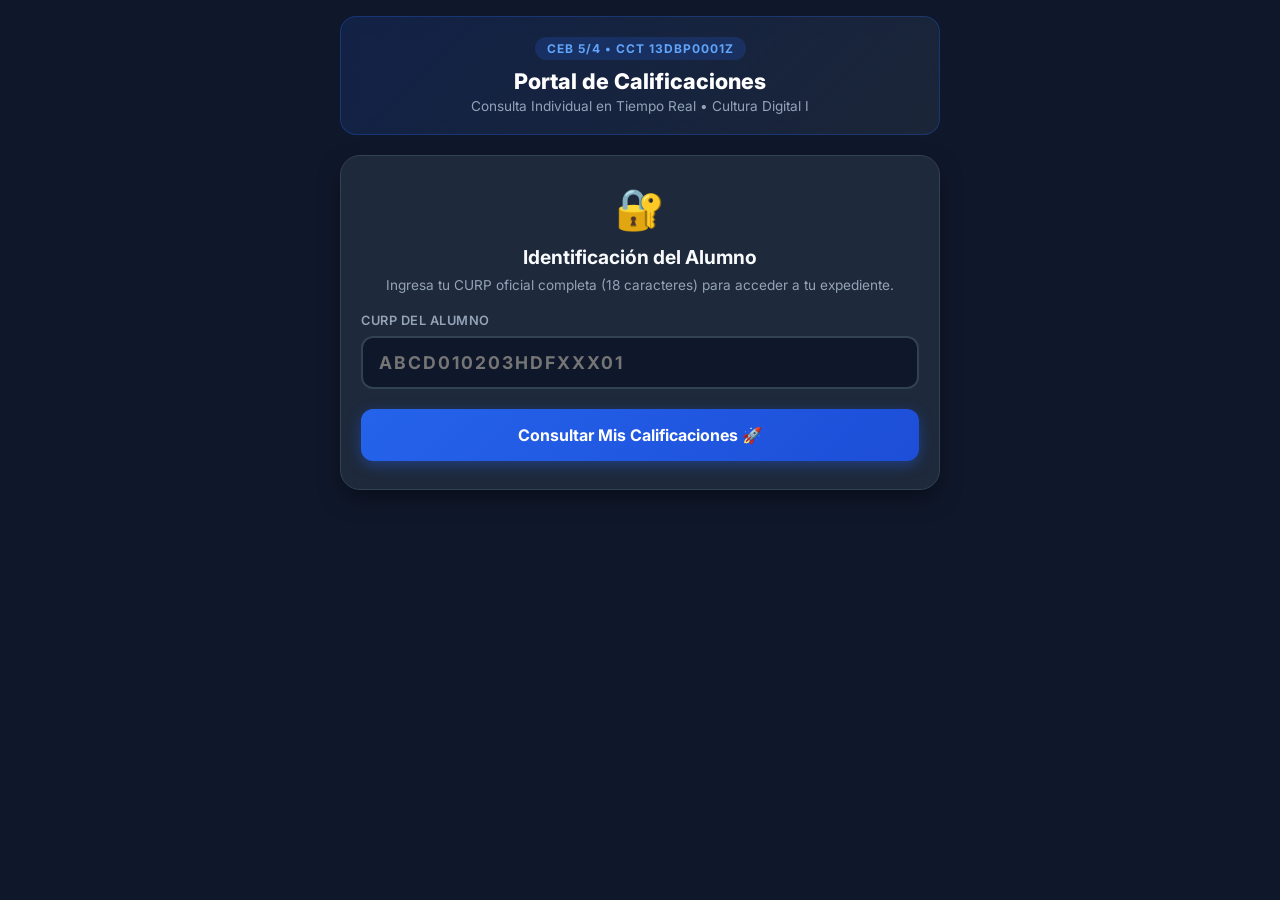
==== calificaciones.html @ 5738e188 "Auto-update grades breakdown: 2026-10-06 22:19:56" ====
<!DOCTYPE html>
<html lang="es">
<head>
    <meta charset="UTF-8">
    <meta name="viewport" content="width=device-width, initial-scale=1.0, maximum-scale=1.0, user-scalable=no">
    <title>CEB 5/4 - Portal de Calificaciones Alumnos</title>
    <link rel="preconnect" href="https://fonts.googleapis.com">
    <link rel="preconnect" href="https://fonts.gstatic.com" crossorigin>
    <link href="https://fonts.googleapis.com/css2?family=Inter:wght@300;400;500;600;700;800&display=swap" rel="stylesheet">
    <style>
        :root {
            --primary: #2563eb;
            --primary-dark: #1d4ed8;
            --success: #10b981;
            --warning: #f59e0b;
            --danger: #ef4444;
            --bg-dark: #0f172a;
            --card-bg: #1e293b;
            --border: #334155;
            --text-main: #f8fafc;
            --text-muted: #94a3b8;
        }

        * {
            box-sizing: border-box;
            margin: 0;
            padding: 0;
            font-family: 'Inter', -apple-system, BlinkMacSystemFont, sans-serif;
            -webkit-tap-highlight-color: transparent;
        }

        body {
            background-color: var(--bg-dark);
            color: var(--text-main);
            min-height: 100vh;
            display: flex;
            flex-direction: column;
            align-items: center;
            padding: 16px;
        }

        .container {
            width: 100%;
            max-width: 600px;
            margin: 0 auto;
        }

        /* Header Institucional */
        .header-box {
            text-align: center;
            margin-bottom: 20px;
            padding: 20px 16px;
            background: linear-gradient(135deg, rgba(37,99,235,0.15) 0%, rgba(30,41,59,0.8) 100%);
            border: 1px solid rgba(37,99,235,0.3);
            border-radius: 16px;
            backdrop-filter: blur(10px);
        }

        .school-badge {
            display: inline-block;
            background: rgba(37,99,235,0.2);
            color: #60a5fa;
            font-size: 0.75rem;
            font-weight: 700;
            letter-spacing: 1px;
            padding: 4px 12px;
            border-radius: 20px;
            text-transform: uppercase;
            margin-bottom: 8px;
        }

        .title {
            font-size: 1.35rem;
            font-weight: 800;
            color: #ffffff;
            margin-bottom: 4px;
        }

        .subtitle {
            font-size: 0.85rem;
            color: var(--text-muted);
        }

        /* Pantalla de Login */
        .card-login {
            background: var(--card-bg);
            border: 1px solid var(--border);
            border-radius: 20px;
            padding: 28px 20px;
            box-shadow: 0 10px 25px -5px rgba(0,0,0,0.5);
            text-align: center;
        }

        .login-icon {
            font-size: 2.5rem;
            margin-bottom: 12px;
        }

        .input-group {
            margin: 20px 0;
            text-align: left;
        }

        .label-input {
            display: block;
            font-size: 0.8rem;
            font-weight: 600;
            color: var(--text-muted);
            margin-bottom: 8px;
            text-transform: uppercase;
            letter-spacing: 0.5px;
        }

        .curp-input {
            width: 100%;
            background: #0f172a;
            border: 2px solid var(--border);
            border-radius: 12px;
            padding: 14px 16px;
            color: #fff;
            font-size: 1.1rem;
            font-weight: 700;
            letter-spacing: 2px;
            text-transform: uppercase;
            outline: none;
            transition: all 0.2s ease;
        }

        .curp-input:focus {
            border-color: var(--primary);
            box-shadow: 0 0 0 4px rgba(37,99,235,0.25);
        }

        .btn-consultar {
            width: 100%;
            background: linear-gradient(135deg, var(--primary) 0%, var(--primary-dark) 100%);
            color: white;
            border: none;
            padding: 16px;
            border-radius: 12px;
            font-size: 1rem;
            font-weight: 700;
            cursor: pointer;
            box-shadow: 0 4px 14px rgba(37,99,235,0.4);
            transition: transform 0.1s ease, box-shadow 0.2s ease;
        }

        .btn-consultar:active {
            transform: scale(0.98);
        }

        .error-msg {
            color: var(--danger);
            font-size: 0.85rem;
            margin-top: 12px;
            display: none;
            font-weight: 500;
        }

        /* Dashboard del Alumno */
        .student-dashboard {
            display: none;
        }

        .student-header-card {
            background: var(--card-bg);
            border: 1px solid var(--border);
            border-radius: 16px;
            padding: 20px;
            margin-bottom: 16px;
        }

        .student-name {
            font-size: 1.25rem;
            font-weight: 800;
            color: #fff;
            margin-bottom: 6px;
        }

        .meta-tags {
            display: flex;
            gap: 8px;
            flex-wrap: wrap;
            margin-bottom: 14px;
        }

        .tag {
            background: rgba(255,255,255,0.06);
            border: 1px solid rgba(255,255,255,0.1);
            color: #cbd5e1;
            padding: 4px 10px;
            border-radius: 8px;
            font-size: 0.75rem;
            font-weight: 600;
        }

        .promedio-hero {
            display: flex;
            align-items: center;
            justify-content: space-between;
            background: rgba(15,23,42,0.6);
            border: 1px solid var(--border);
            padding: 14px 18px;
            border-radius: 12px;
        }

        .promedio-val {
            font-size: 2.2rem;
            font-weight: 900;
            line-height: 1;
        }

        .badge-estatus {
            padding: 6px 12px;
            border-radius: 20px;
            font-size: 0.8rem;
            font-weight: 700;
            text-transform: uppercase;
        }

        .estatus-satisfactorio { background: rgba(16,185,129,0.2); color: var(--success); border: 1px solid var(--success); }
        .estatus-alerta { background: rgba(245,158,11,0.2); color: var(--warning); border: 1px solid var(--warning); }
        .estatus-riesgo { background: rgba(239,68,68,0.2); color: var(--danger); border: 1px solid var(--danger); }
        .estatus-sinevaluacion { background: rgba(148,163,184,0.2); color: var(--text-muted); border: 1px solid var(--border); }

        /* Secciones por Parcial */
        .parcial-card {
            background: var(--card-bg);
            border: 1px solid var(--border);
            border-radius: 16px;
            padding: 18px;
            margin-bottom: 14px;
        }

        .parcial-title-row {
            display: flex;
            justify-content: space-between;
            align-items: center;
            margin-bottom: 14px;
            padding-bottom: 10px;
            border-bottom: 1px solid var(--border);
        }

        .parcial-name {
            font-size: 1.05rem;
            font-weight: 800;
            color: #60a5fa;
            letter-spacing: 0.5px;
        }

        .parcial-total {
            font-size: 1.4rem;
            font-weight: 900;
            color: #fff;
            background: rgba(37,99,235,0.2);
            border: 1px solid rgba(37,99,235,0.4);
            padding: 2px 12px;
            border-radius: 10px;
        }

        /* Grid de 3 Pilares: Portafolio, Examen, PEC */
        .grid-pillars {
            display: grid;
            grid-template-columns: repeat(3, 1fr);
            gap: 10px;
            margin-bottom: 14px;
        }

        .pillar-box {
            background: #0f172a;
            border: 1px solid var(--border);
            border-radius: 12px;
            padding: 12px 6px;
            text-align: center;
            display: flex;
            flex-direction: column;
            justify-content: space-between;
        }

        .pillar-icon {
            font-size: 1.1rem;
            margin-bottom: 4px;
        }

        .pillar-lbl {
            font-size: 0.72rem;
            color: var(--text-muted);
            font-weight: 700;
            text-transform: uppercase;
            margin-bottom: 6px;
        }

        .pillar-max {
            font-size: 0.65rem;
            color: #64748b;
            font-weight: 500;
        }

        .pillar-val {
            font-size: 1.25rem;
            font-weight: 800;
            color: #f1f5f9;
            margin: 4px 0;
        }

        .faltas-bar {
            font-size: 0.8rem;
            color: var(--text-muted);
            display: flex;
            justify-content: space-between;
            align-items: center;
            background: rgba(15,23,42,0.4);
            padding: 8px 12px;
            border-radius: 8px;
        }

        /* Legal / Disclaimer */
        .disclaimer-box {
            background: rgba(245,158,11,0.08);
            border: 1px solid rgba(245,158,11,0.25);
            border-radius: 12px;
            padding: 14px;
            font-size: 0.78rem;
            color: #fde68a;
            line-height: 1.4;
            margin-bottom: 16px;
        }

        /* Botón y Modal Aclaraciones */
        .btn-aclaracion {
            width: 100%;
            background: rgba(255,255,255,0.05);
            border: 1px solid var(--border);
            color: #f1f5f9;
            padding: 14px;
            border-radius: 12px;
            font-size: 0.9rem;
            font-weight: 600;
            cursor: pointer;
            display: flex;
            align-items: center;
            justify-content: center;
            gap: 8px;
            margin-bottom: 16px;
            transition: background 0.2s;
        }

        .btn-aclaracion:hover {
            background: rgba(255,255,255,0.1);
        }

        .btn-logout {
            width: 100%;
            background: transparent;
            border: none;
            color: var(--text-muted);
            font-size: 0.85rem;
            padding: 12px;
            cursor: pointer;
            text-decoration: underline;
        }

        .live-pulse {
            display: inline-block;
            width: 8px;
            height: 8px;
            background-color: var(--success);
            border-radius: 50%;
            margin-right: 6px;
            box-shadow: 0 0 8px var(--success);
            animation: pulse 2s infinite;
        }

        @keyframes pulse {
            0% { transform: scale(0.95); opacity: 0.8; }
            50% { transform: scale(1.1); opacity: 1; }
            100% { transform: scale(0.95); opacity: 0.8; }
        }

        .footer-time {
            text-align: center;
            font-size: 0.75rem;
            color: var(--text-muted);
            margin-top: 20px;
            padding-bottom: 24px;
        }
    </style>
</head>
<body>

<div class="container">
    <!-- Header Institucional -->
    <div class="header-box">
        <span class="school-badge">CEB 5/4 • CCT 13DBP0001Z</span>
        <h1 class="title">Portal de Calificaciones</h1>
        <p class="subtitle">Consulta Individual en Tiempo Real • Cultura Digital I</p>
    </div>

    <!-- PANTALLA 1: LOGIN CURP -->
    <div id="loginScreen" class="card-login">
        <div class="login-icon">🔐</div>
        <h2 style="font-size:1.2rem; font-weight:700; margin-bottom:8px;">Identificación del Alumno</h2>
        <p style="font-size:0.85rem; color:var(--text-muted); margin-bottom:16px;">
            Ingresa tu CURP oficial completa (18 caracteres) para acceder a tu expediente.
        </p>

        <div class="input-group">
            <label class="label-input">CURP del Alumno</label>
            <input type="text" id="curpInput" class="curp-input" maxlength="18" placeholder="ABCD010203HDFXXX01" autocomplete="off" spellcheck="false">
        </div>

        <button onclick="autenticarAlumno()" class="btn-consultar">Consultar Mis Calificaciones 🚀</button>
        <div id="loginError" class="error-msg">⚠️ La CURP ingresada no se encuentra registrada en las listas del CEB 5/4. Verifica e intenta de nuevo.</div>
    </div>

    <!-- PANTALLA 2: DASHBOARD ALUMNO -->
    <div id="studentDashboard" class="student-dashboard">
        <div class="student-header-card">
            <div id="stuName" class="student-name">Nombre del Alumno</div>
            <div class="meta-tags">
                <span id="stuGrupo" class="tag">Grupo: ---</span>
                <span id="stuTurno" class="tag">Turno: ---</span>
                <span id="stuLista" class="tag">No. Lista: --</span>
                <span id="stuCURP" class="tag" style="letter-spacing: 0.5px;">CURP: ---</span>
            </div>

            <div class="promedio-hero">
                <div>
                    <div style="font-size:0.75rem; color:var(--text-muted); font-weight:600; text-transform:uppercase;">Promedio Actual</div>
                    <div id="stuPromedio" class="promedio-val">0.0</div>
                </div>
                <div>
                    <span id="stuBadge" class="badge-estatus estatus-satisfactorio">Satisfactorio</span>
                </div>
            </div>
        </div>

        <!-- Aviso Normativo DGB -->
        <div class="disclaimer-box">
            ⚖️ <strong>Aviso Normativo DGB:</strong> Las calificaciones reflejadas en esta plataforma corresponden a la evaluación continua desglosada (Portafolio 60%, Examen 20%, PEC 20%). La calificación oficial definitiva será la asentada en el Acta de Evaluación Parcial/Semestral oficial de la DGB.
        </div>

        <!-- Parcial 1 -->
        <div class="parcial-card">
            <div class="parcial-title-row">
                <span class="parcial-name">📌 PARCIAL 1</span>
                <span id="p1Total" class="parcial-total">--</span>
            </div>
            <div class="grid-pillars">
                <div class="pillar-box">
                    <div class="pillar-icon">📁</div>
                    <div class="pillar-lbl">Portafolio</div>
                    <div id="p1Portafolio" class="pillar-val">--</div>
                    <div class="pillar-max">Máx 6.0 pts</div>
                </div>
                <div class="pillar-box">
                    <div class="pillar-icon">📝</div>
                    <div class="pillar-lbl">Examen</div>
                    <div id="p1Examen" class="pillar-val">--</div>
                    <div class="pillar-max">Máx 2.0 pts</div>
                </div>
                <div class="pillar-box">
                    <div class="pillar-icon">🌱</div>
                    <div class="pillar-lbl">PEC</div>
                    <div id="p1Pec" class="pillar-val">--</div>
                    <div class="pillar-max">Máx 2.0 pts</div>
                </div>
            </div>
        </div>

        <!-- Parcial 2 -->
        <div class="parcial-card">
            <div class="parcial-title-row">
                <span class="parcial-name">📌 PARCIAL 2</span>
                <span id="p2Total" class="parcial-total">--</span>
            </div>
            <div class="grid-pillars">
                <div class="pillar-box">
                    <div class="pillar-icon">📁</div>
                    <div class="pillar-lbl">Portafolio</div>
                    <div id="p2Portafolio" class="pillar-val">--</div>
                    <div class="pillar-max">Máx 6.0 pts</div>
                </div>
                <div class="pillar-box">
                    <div class="pillar-icon">📝</div>
                    <div class="pillar-lbl">Examen</div>
                    <div id="p2Examen" class="pillar-val">--</div>
                    <div class="pillar-max">Máx 2.0 pts</div>
                </div>
                <div class="pillar-box">
                    <div class="pillar-icon">🌱</div>
                    <div class="pillar-lbl">PEC</div>
                    <div id="p2Pec" class="pillar-val">--</div>
                    <div class="pillar-max">Máx 2.0 pts</div>
                </div>
            </div>
        </div>

        <!-- Parcial 3 -->
        <div class="parcial-card">
            <div class="parcial-title-row">
                <span class="parcial-name">📌 PARCIAL 3</span>
                <span id="p3Total" class="parcial-total">--</span>
            </div>
            <div class="grid-pillars">
                <div class="pillar-box">
                    <div class="pillar-icon">📁</div>
                    <div class="pillar-lbl">Portafolio</div>
                    <div id="p3Portafolio" class="pillar-val">--</div>
                    <div class="pillar-max">Máx 6.0 pts</div>
                </div>
                <div class="pillar-box">
                    <div class="pillar-icon">📝</div>
                    <div class="pillar-lbl">Examen</div>
                    <div id="p3Examen" class="pillar-val">--</div>
                    <div class="pillar-max">Máx 2.0 pts</div>
                </div>
                <div class="pillar-box">
                    <div class="pillar-icon">🌱</div>
                    <div class="pillar-lbl">PEC</div>
                    <div id="p3Pec" class="pillar-val">--</div>
                    <div class="pillar-max">Máx 2.0 pts</div>
                </div>
            </div>
        </div>

        <!-- Evaluación Global -->
        <div class="parcial-card">
            <div class="parcial-title-row">
                <span class="parcial-name">🌐 EVALUACIÓN GLOBAL</span>
                <span id="gloTotal" class="parcial-total">--</span>
            </div>
            <div class="faltas-bar">
                <span>Estatus del Examen Global:</span>
                <strong id="gloEstatus" style="color:#60a5fa;">Calificación Única</strong>
            </div>
        </div>

        <!-- Botón Informativo de Dudas (Sin Formulario) -->
        <button onclick="alert('📌 Atención: Recuerda que cualquier duda, revisión de evidencias o conteo de puntos se atenderá con gusto de manera presencial únicamente durante tu hora de clase.')" class="btn-aclaracion">
            💬 ¿Tienes alguna duda sobre tu calificación?
        </button>

        <button onclick="cerrarSesion()" class="btn-logout">🔒 Cerrar sesión / Consultar otra CURP</button>

        <div class="footer-time">
            <span class="live-pulse"></span> Conectado en tiempo real con el CEB 5/4<br>
            Sincronizado: 06/10/2026 22:19:26
        </div>
    </div>
</div>

<script>
    // Base de datos inyectada en servidor
    const DB_STUDENTS = {"AUTA100914HVZCTNA9": {"curp": "AUTA100914HVZCTNA9", "nombre": "Aculteco Toto Angel Manuel", "grupo": "101", "turno": "Matutino", "numero_lista": 1, "asignatura": "Cultura Digital I", "escuela": "CEB 5/4 Profr. Rafael Ramírez", "cct": "13DBP0001Z", "promedio": 10.0, "estatus": "Satisfactorio", "total_faltas": 0, "p1": {"portafolio": 6.0, "examen": 1.8, "pec": 1.8, "total": 10.0, "faltas": 0}, "p2": {"portafolio": null, "examen": null, "pec": null, "total": null, "faltas": 0}, "p3": {"portafolio": null, "examen": null, "pec": null, "total": null, "faltas": 0}, "global": null}, "AUIL110311HHGQSSA2": {"curp": "AUIL110311HHGQSSA2", "nombre": "Aquino Islas Luis Esteban", "grupo": "101", "turno": "Matutino", "numero_lista": 2, "asignatura": "Cultura Digital I", "escuela": "CEB 5/4 Profr. Rafael Ramírez", "cct": "13DBP0001Z", "promedio": 9.4, "estatus": "Satisfactorio", "total_faltas": 0, "p1": {"portafolio": 6.0, "examen": 1.6, "pec": 1.8, "total": 9.4, "faltas": 0}, "p2": {"portafolio": null, "examen": null, "pec": null, "total": null, "faltas": 0}, "p3": {"portafolio": null, "examen": null, "pec": null, "total": null, "faltas": 0}, "global": null}, "CASA110131MQRMNNA9": {"curp": "CASA110131MQRMNNA9", "nombre": "Campos Sanchez Andrea", "grupo": "101", "turno": "Matutino", "numero_lista": 3, "asignatura": "Cultura Digital I", "escuela": "CEB 5/4 Profr. Rafael Ramírez", "cct": "13DBP0001Z", "promedio": 9.0, "estatus": "Satisfactorio", "total_faltas": 2, "p1": {"portafolio": 6.0, "examen": 1.0, "pec": 1.8, "total": 9.0, "faltas": 2}, "p2": {"portafolio": null, "examen": null, "pec": null, "total": null, "faltas": 0}, "p3": {"portafolio": null, "examen": null, "pec": null, "total": null, "faltas": 0}, "global": null}, "CAPS110425MMCSRRA4": {"curp": "CAPS110425MMCSRRA4", "nombre": "Castro Perez Sara Fernanda", "grupo": "101", "turno": "Matutino", "numero_lista": 4, "asignatura": "Cultura Digital I", "escuela": "CEB 5/4 Profr. Rafael Ramírez", "cct": "13DBP0001Z", "promedio": 8.0, "estatus": "Satisfactorio", "total_faltas": 0, "p1": {"portafolio": 4.5, "examen": 1.4, "pec": 1.8, "total": 8.0, "faltas": 0}, "p2": {"portafolio": null, "examen": null, "pec": null, "total": null, "faltas": 0}, "p3": {"portafolio": null, "examen": null, "pec": null, "total": null, "faltas": 0}, "global": null}, "CALN111109MHGHMTA8": {"curp": "CALN111109MHGHMTA8", "nombre": "Chavez Lampon Nataly", "grupo": "101", "turno": "Matutino", "numero_lista": 5, "asignatura": "Cultura Digital I", "escuela": "CEB 5/4 Profr. Rafael Ramírez", "cct": "13DBP0001Z", "promedio": 9.3, "estatus": "Satisfactorio", "total_faltas": 0, "p1": {"portafolio": 6.0, "examen": 1.5, "pec": 1.8, "total": 9.3, "faltas": 0}, "p2": {"portafolio": null, "examen": null, "pec": null, "total": null, "faltas": 0}, "p3": {"portafolio": null, "examen": null, "pec": null, "total": null, "faltas": 0}, "global": null}, "COOJ110927HHGRCSA9": {"curp": "COOJ110927HHGRCSA9", "nombre": "Cortes Ocadiz Joshua", "grupo": "101", "turno": "Matutino", "numero_lista": 6, "asignatura": "Cultura Digital I", "escuela": "CEB 5/4 Profr. Rafael Ramírez", "cct": "13DBP0001Z", "promedio": 9.0, "estatus": "Satisfactorio", "total_faltas": 3, "p1": {"portafolio": 6.0, "examen": 0.8, "pec": 2.0, "total": 9.0, "faltas": 3}, "p2": {"portafolio": null, "examen": null, "pec": null, "total": null, "faltas": 0}, "p3": {"portafolio": null, "examen": null, "pec": null, "total": null, "faltas": 0}, "global": null}, "CURC111208MHGRCRA3": {"curp": "CURC111208MHGRCRA3", "nombre": "Curiel Rocha Maria Carolina", "grupo": "101", "turno": "Matutino", "numero_lista": 7, "asignatura": "Cultura Digital I", "escuela": "CEB 5/4 Profr. Rafael Ramírez", "cct": "13DBP0001Z", "promedio": 6.0, "estatus": "Alerta", "total_faltas": 3, "p1": {"portafolio": 3.0, "examen": 0.9, "pec": 2.0, "total": 6.0, "faltas": 3}, "p2": {"portafolio": null, "examen": null, "pec": null, "total": null, "faltas": 0}, "p3": {"portafolio": null, "examen": null, "pec": null, "total": null, "faltas": 0}, "global": null}, "ROJM091103HHGSRTA2": {"curp": "ROJM091103HHGSRTA2", "nombre": "De La Rosa Juarez Matias", "grupo": "101", "turno": "Matutino", "numero_lista": 8, "asignatura": "Cultura Digital I", "escuela": "CEB 5/4 Profr. Rafael Ramírez", "cct": "13DBP0001Z", "promedio": 7.0, "estatus": "Satisfactorio", "total_faltas": 2, "p1": {"portafolio": 4.0, "examen": 0.8, "pec": 2.0, "total": 7.0, "faltas": 2}, "p2": {"portafolio": null, "examen": null, "pec": null, "total": null, "faltas": 0}, "p3": {"portafolio": null, "examen": null, "pec": null, "total": null, "faltas": 0}, "global": null}, "DOSJ110209MHGMNDA0": {"curp": "DOSJ110209MHGMNDA0", "nombre": "Dominguez San Agustin Judith Yaneli", "grupo": "101", "turno": "Matutino", "numero_lista": 9, "asignatura": "Cultura Digital I", "escuela": "CEB 5/4 Profr. Rafael Ramírez", "cct": "13DBP0001Z", "promedio": 10.0, "estatus": "Satisfactorio", "total_faltas": 0, "p1": {"portafolio": 6.0, "examen": 1.7, "pec": 2.0, "total": 10.0, "faltas": 0}, "p2": {"portafolio": null, "examen": null, "pec": null, "total": null, "faltas": 0}, "p3": {"portafolio": null, "examen": null, "pec": null, "total": null, "faltas": 0}, "global": null}, "GABY111214MHGRTRA9": {"curp": "GABY111214MHGRTRA9", "nombre": "Garcia Bautista Yaretzi Sujei", "grupo": "101", "turno": "Matutino", "numero_lista": 10, "asignatura": "Cultura Digital I", "escuela": "CEB 5/4 Profr. Rafael Ramírez", "cct": "13DBP0001Z", "promedio": 9.1, "estatus": "Satisfactorio", "total_faltas": 0, "p1": {"portafolio": 6.0, "examen": 1.1, "pec": 2.0, "total": 9.1, "faltas": 0}, "p2": {"portafolio": null, "examen": null, "pec": null, "total": null, "faltas": 0}, "p3": {"portafolio": null, "examen": null, "pec": null, "total": null, "faltas": 0}, "global": null}, "GORV100218HDFMMCA0": {"curp": "GORV100218HDFMMCA0", "nombre": "Gomez Ramirez Victor Manuel", "grupo": "101", "turno": "Matutino", "numero_lista": 11, "asignatura": "Cultura Digital I", "escuela": "CEB 5/4 Profr. Rafael Ramírez", "cct": "13DBP0001Z", "promedio": 8.4, "estatus": "Satisfactorio", "total_faltas": 0, "p1": {"portafolio": 6.0, "examen": 1.1, "pec": 1.3, "total": 8.4, "faltas": 0}, "p2": {"portafolio": null, "examen": null, "pec": null, "total": null, "faltas": 0}, "p3": {"portafolio": null, "examen": null, "pec": null, "total": null, "faltas": 0}, "global": null}, "GUVY110219MHGLTRA8": {"curp": "GUVY110219MHGLTRA8", "nombre": "Guillermo Vite Yaretzi", "grupo": "101", "turno": "Matutino", "numero_lista": 12, "asignatura": "Cultura Digital I", "escuela": "CEB 5/4 Profr. Rafael Ramírez", "cct": "13DBP0001Z", "promedio": 7.0, "estatus": "Satisfactorio", "total_faltas": 0, "p1": {"portafolio": 4.5, "examen": 1.1, "pec": 1.3, "total": 7.0, "faltas": 0}, "p2": {"portafolio": null, "examen": null, "pec": null, "total": null, "faltas": 0}, "p3": {"portafolio": null, "examen": null, "pec": null, "total": null, "faltas": 0}, "global": null}, "HECC101210MHGRRMA7": {"curp": "HECC101210MHGRRMA7", "nombre": "Hernandez Cortes Camila Alejandra", "grupo": "101", "turno": "Matutino", "numero_lista": 13, "asignatura": "Cultura Digital I", "escuela": "CEB 5/4 Profr. Rafael Ramírez", "cct": "13DBP0001Z", "promedio": 7.2, "estatus": "Satisfactorio", "total_faltas": 2, "p1": {"portafolio": 4.5, "examen": 1.4, "pec": 1.3, "total": 7.2, "faltas": 2}, "p2": {"portafolio": null, "examen": null, "pec": null, "total": null, "faltas": 0}, "p3": {"portafolio": null, "examen": null, "pec": null, "total": null, "faltas": 0}, "global": null}, "HEEY110509HHGRSSA0": {"curp": "HEEY110509HHGRSSA0", "nombre": "Hernandez Escalante Yosgar Daniel", "grupo": "101", "turno": "Matutino", "numero_lista": 14, "asignatura": "Cultura Digital I", "escuela": "CEB 5/4 Profr. Rafael Ramírez", "cct": "13DBP0001Z", "promedio": 7.0, "estatus": "Satisfactorio", "total_faltas": 2, "p1": {"portafolio": 4.1, "examen": 1.1, "pec": 1.3, "total": 7.0, "faltas": 2}, "p2": {"portafolio": null, "examen": null, "pec": null, "total": null, "faltas": 0}, "p3": {"portafolio": null, "examen": null, "pec": null, "total": null, "faltas": 0}, "global": null}, "HEMC110624MHGRDMA6": {"curp": "HEMC110624MHGRDMA6", "nombre": "Hernandez Medina Camila Jocelyn", "grupo": "101", "turno": "Matutino", "numero_lista": 15, "asignatura": "Cultura Digital I", "escuela": "CEB 5/4 Profr. Rafael Ramírez", "cct": "13DBP0001Z", "promedio": 9.0, "estatus": "Satisfactorio", "total_faltas": 0, "p1": {"portafolio": 6.0, "examen": 1.2, "pec": 1.3, "total": 9.0, "faltas": 0}, "p2": {"portafolio": null, "examen": null, "pec": null, "total": null, "faltas": 0}, "p3": {"portafolio": null, "examen": null, "pec": null, "total": null, "faltas": 0}, "global": null}, "HEMM100924MHGRNLA9": {"curp": "HEMM100924MHGRNLA9", "nombre": "Hernandez Monter Melissa", "grupo": "101", "turno": "Matutino", "numero_lista": 16, "asignatura": "Cultura Digital I", "escuela": "CEB 5/4 Profr. Rafael Ramírez", "cct": "13DBP0001Z", "promedio": 9.4, "estatus": "Satisfactorio", "total_faltas": 0, "p1": {"portafolio": 6.0, "examen": 1.4, "pec": 2.0, "total": 9.4, "faltas": 0}, "p2": {"portafolio": null, "examen": null, "pec": null, "total": null, "faltas": 0}, "p3": {"portafolio": null, "examen": null, "pec": null, "total": null, "faltas": 0}, "global": null}, "HEMY100924MHGRNLA4": {"curp": "HEMY100924MHGRNLA4", "nombre": "Hernandez Monter Yulissa", "grupo": "101", "turno": "Matutino", "numero_lista": 17, "asignatura": "Cultura Digital I", "escuela": "CEB 5/4 Profr. Rafael Ramírez", "cct": "13DBP0001Z", "promedio": 10.0, "estatus": "Satisfactorio", "total_faltas": 0, "p1": {"portafolio": 6.0, "examen": 1.6, "pec": 2.0, "total": 10.0, "faltas": 0}, "p2": {"portafolio": null, "examen": null, "pec": null, "total": null, "faltas": 0}, "p3": {"portafolio": null, "examen": null, "pec": null, "total": null, "faltas": 0}, "global": null}, "IALS091014HHGSCNA7": {"curp": "IALS091014HHGSCNA7", "nombre": "Islas De Lucio Santiago", "grupo": "101", "turno": "Matutino", "numero_lista": 18, "asignatura": "Cultura Digital I", "escuela": "CEB 5/4 Profr. Rafael Ramírez", "cct": "13DBP0001Z", "promedio": 5.0, "estatus": "Riesgo", "total_faltas": 0, "p1": {"portafolio": 1.8, "examen": 0.7, "pec": 1.3, "total": 5.0, "faltas": 0}, "p2": {"portafolio": null, "examen": null, "pec": null, "total": null, "faltas": 0}, "p3": {"portafolio": null, "examen": null, "pec": null, "total": null, "faltas": 0}, "global": null}, "JACR110405MHGCDSA0": {"curp": "JACR110405MHGCDSA0", "nombre": "Jacobo Cedillo Rosa Elena", "grupo": "101", "turno": "Matutino", "numero_lista": 19, "asignatura": "Cultura Digital I", "escuela": "CEB 5/4 Profr. Rafael Ramírez", "cct": "13DBP0001Z", "promedio": 9.2, "estatus": "Satisfactorio", "total_faltas": 1, "p1": {"portafolio": 6.0, "examen": 1.2, "pec": 2.0, "total": 9.2, "faltas": 1}, "p2": {"portafolio": null, "examen": null, "pec": null, "total": null, "faltas": 0}, "p3": {"portafolio": null, "examen": null, "pec": null, "total": null, "faltas": 0}, "global": null}, "JUVF090215HHGRGLA2": {"curp": "JUVF090215HHGRGLA2", "nombre": "Juarez Vigueras Felipe Kothan", "grupo": "101", "turno": "Matutino", "numero_lista": 20, "asignatura": "Cultura Digital I", "escuela": "CEB 5/4 Profr. Rafael Ramírez", "cct": "13DBP0001Z", "promedio": 9.0, "estatus": "Satisfactorio", "total_faltas": 0, "p1": {"portafolio": 6.0, "examen": 1.0, "pec": 2.0, "total": 9.0, "faltas": 0}, "p2": {"portafolio": null, "examen": null, "pec": null, "total": null, "faltas": 0}, "p3": {"portafolio": null, "examen": null, "pec": null, "total": null, "faltas": 0}, "global": null}, "LALN111118MHGNZCA3": {"curp": "LALN111118MHGNZCA3", "nombre": "Langarica Lozano Nicole", "grupo": "101", "turno": "Matutino", "numero_lista": 21, "asignatura": "Cultura Digital I", "escuela": "CEB 5/4 Profr. Rafael Ramírez", "cct": "13DBP0001Z", "promedio": 10.0, "estatus": "Satisfactorio", "total_faltas": 0, "p1": {"portafolio": 6.0, "examen": 1.5, "pec": 2.0, "total": 10.0, "faltas": 0}, "p2": {"portafolio": null, "examen": null, "pec": null, "total": null, "faltas": 0}, "p3": {"portafolio": null, "examen": null, "pec": null, "total": null, "faltas": 0}, "global": null}, "MACD091230MVZRRLA5": {"curp": "MACD091230MVZRRLA5", "nombre": "Martinez Cruz Dalila", "grupo": "101", "turno": "Matutino", "numero_lista": 22, "asignatura": "Cultura Digital I", "escuela": "CEB 5/4 Profr. Rafael Ramírez", "cct": "13DBP0001Z", "promedio": 9.0, "estatus": "Satisfactorio", "total_faltas": 0, "p1": {"portafolio": 6.0, "examen": 0.9, "pec": 2.0, "total": 9.0, "faltas": 0}, "p2": {"portafolio": null, "examen": null, "pec": null, "total": null, "faltas": 0}, "p3": {"portafolio": null, "examen": null, "pec": null, "total": null, "faltas": 0}, "global": null}, "MARM111201MHGYYRA6": {"curp": "MARM111201MHGYYRA6", "nombre": "Mayoral Reyes Marian Fernanda", "grupo": "101", "turno": "Matutino", "numero_lista": 23, "asignatura": "Cultura Digital I", "escuela": "CEB 5/4 Profr. Rafael Ramírez", "cct": "13DBP0001Z", "promedio": 10.0, "estatus": "Satisfactorio", "total_faltas": 0, "p1": {"portafolio": 6.0, "examen": 1.6, "pec": 2.0, "total": 10.0, "faltas": 0}, "p2": {"portafolio": null, "examen": null, "pec": null, "total": null, "faltas": 0}, "p3": {"portafolio": null, "examen": null, "pec": null, "total": null, "faltas": 0}, "global": null}, "MEPM111231HHGLRRA8": {"curp": "MEPM111231HHGLRRA8", "nombre": "Melendez Perez Marco Antonio", "grupo": "101", "turno": "Matutino", "numero_lista": 24, "asignatura": "Cultura Digital I", "escuela": "CEB 5/4 Profr. Rafael Ramírez", "cct": "13DBP0001Z", "promedio": 5.3, "estatus": "Riesgo", "total_faltas": 2, "p1": {"portafolio": 3.6, "examen": 0.0, "pec": 1.7, "total": 5.3, "faltas": 2}, "p2": {"portafolio": null, "examen": null, "pec": null, "total": null, "faltas": 0}, "p3": {"portafolio": null, "examen": null, "pec": null, "total": null, "faltas": 0}, "global": null}, "MUBL110404MHGXTCA2": {"curp": "MUBL110404MHGXTCA2", "nombre": "MuÑoz Bautista Luceydi Yaquelin", "grupo": "101", "turno": "Matutino", "numero_lista": 25, "asignatura": "Cultura Digital I", "escuela": "CEB 5/4 Profr. Rafael Ramírez", "cct": "13DBP0001Z", "promedio": 7.2, "estatus": "Satisfactorio", "total_faltas": 0, "p1": {"portafolio": 4.6, "examen": 0.6, "pec": 2.0, "total": 7.2, "faltas": 0}, "p2": {"portafolio": null, "examen": null, "pec": null, "total": null, "faltas": 0}, "p3": {"portafolio": null, "examen": null, "pec": null, "total": null, "faltas": 0}, "global": null}, "OECM101106MMCLSNA7": {"curp": "OECM101106MMCLSNA7", "nombre": "Olmedo Casanova Monica", "grupo": "101", "turno": "Matutino", "numero_lista": 26, "asignatura": "Cultura Digital I", "escuela": "CEB 5/4 Profr. Rafael Ramírez", "cct": "13DBP0001Z", "promedio": 8.0, "estatus": "Satisfactorio", "total_faltas": 0, "p1": {"portafolio": 4.6, "examen": 1.1, "pec": 2.0, "total": 8.0, "faltas": 0}, "p2": {"portafolio": null, "examen": null, "pec": null, "total": null, "faltas": 0}, "p3": {"portafolio": null, "examen": null, "pec": null, "total": null, "faltas": 0}, "global": null}, "REBA110919MHGYRLA4": {"curp": "REBA110919MHGYRLA4", "nombre": "Reyes Barragan Alexandra", "grupo": "101", "turno": "Matutino", "numero_lista": 27, "asignatura": "Cultura Digital I", "escuela": "CEB 5/4 Profr. Rafael Ramírez", "cct": "13DBP0001Z", "promedio": 10.0, "estatus": "Satisfactorio", "total_faltas": 0, "p1": {"portafolio": 6.0, "examen": 1.7, "pec": 2.0, "total": 10.0, "faltas": 0}, "p2": {"portafolio": null, "examen": null, "pec": null, "total": null, "faltas": 0}, "p3": {"portafolio": null, "examen": null, "pec": null, "total": null, "faltas": 0}, "global": null}, "RULI100905MHGBNNA8": {"curp": "RULI100905MHGBNNA8", "nombre": "Rubio Luna Maria Ines", "grupo": "101", "turno": "Matutino", "numero_lista": 28, "asignatura": "Cultura Digital I", "escuela": "CEB 5/4 Profr. Rafael Ramírez", "cct": "13DBP0001Z", "promedio": 10.0, "estatus": "Satisfactorio", "total_faltas": 0, "p1": {"portafolio": 6.0, "examen": 1.6, "pec": 2.0, "total": 10.0, "faltas": 0}, "p2": {"portafolio": null, "examen": null, "pec": null, "total": null, "faltas": 0}, "p3": {"portafolio": null, "examen": null, "pec": null, "total": null, "faltas": 0}, "global": null}, "SASC110402HHGLTRA5": {"curp": "SASC110402HHGLTRA5", "nombre": "Salinas Soto Cristian", "grupo": "101", "turno": "Matutino", "numero_lista": 29, "asignatura": "Cultura Digital I", "escuela": "CEB 5/4 Profr. Rafael Ramírez", "cct": "13DBP0001Z", "promedio": 10.0, "estatus": "Satisfactorio", "total_faltas": 0, "p1": {"portafolio": 6.0, "examen": 1.9, "pec": 2.0, "total": 10.0, "faltas": 0}, "p2": {"portafolio": null, "examen": null, "pec": null, "total": null, "faltas": 0}, "p3": {"portafolio": null, "examen": null, "pec": null, "total": null, "faltas": 0}, "global": null}, "SAEA110409HHGNSNA1": {"curp": "SAEA110409HHGNSNA1", "nombre": "Sanchez Escalante Angel Gael", "grupo": "101", "turno": "Matutino", "numero_lista": 30, "asignatura": "Cultura Digital I", "escuela": "CEB 5/4 Profr. Rafael Ramírez", "cct": "13DBP0001Z", "promedio": 6.0, "estatus": "Alerta", "total_faltas": 3, "p1": {"portafolio": 3.1, "examen": 0.7, "pec": 2.0, "total": 6.0, "faltas": 3}, "p2": {"portafolio": null, "examen": null, "pec": null, "total": null, "faltas": 0}, "p3": {"portafolio": null, "examen": null, "pec": null, "total": null, "faltas": 0}, "global": null}, "SOCM110903HHGLRGA2": {"curp": "SOCM110903HHGLRGA2", "nombre": "Solis Cruz Miguel Angel", "grupo": "101", "turno": "Matutino", "numero_lista": 31, "asignatura": "Cultura Digital I", "escuela": "CEB 5/4 Profr. Rafael Ramírez", "cct": "13DBP0001Z", "promedio": 10.0, "estatus": "Satisfactorio", "total_faltas": 0, "p1": {"portafolio": 6.0, "examen": 1.9, "pec": 1.8, "total": 10.0, "faltas": 0}, "p2": {"portafolio": null, "examen": null, "pec": null, "total": null, "faltas": 0}, "p3": {"portafolio": null, "examen": null, "pec": null, "total": null, "faltas": 0}, "global": null}, "SUGK110508MHGRNRA4": {"curp": "SUGK110508MHGRNRA4", "nombre": "Suarez Gonzalez Karoline", "grupo": "101", "turno": "Matutino", "numero_lista": 32, "asignatura": "Cultura Digital I", "escuela": "CEB 5/4 Profr. Rafael Ramírez", "cct": "13DBP0001Z", "promedio": 5.0, "estatus": "Riesgo", "total_faltas": 3, "p1": {"portafolio": 3.1, "examen": 0.0, "pec": 1.3, "total": 5.0, "faltas": 3}, "p2": {"portafolio": null, "examen": null, "pec": null, "total": null, "faltas": 0}, "p3": {"portafolio": null, "examen": null, "pec": null, "total": null, "faltas": 0}, "global": null}, "TOEX100530MMCRSMA8": {"curp": "TOEX100530MMCRSMA8", "nombre": "Torices Espinosa Ximena", "grupo": "101", "turno": "Matutino", "numero_lista": 33, "asignatura": "Cultura Digital I", "escuela": "CEB 5/4 Profr. Rafael Ramírez", "cct": "13DBP0001Z", "promedio": 7.4, "estatus": "Satisfactorio", "total_faltas": 2, "p1": {"portafolio": 3.9, "examen": 1.7, "pec": 1.8, "total": 7.4, "faltas": 2}, "p2": {"portafolio": null, "examen": null, "pec": null, "total": null, "faltas": 0}, "p3": {"portafolio": null, "examen": null, "pec": null, "total": null, "faltas": 0}, "global": null}, "TOMD100913HHGRRGA7": {"curp": "TOMD100913HHGRRGA7", "nombre": "Torres Moreno Diego", "grupo": "101", "turno": "Matutino", "numero_lista": 34, "asignatura": "Cultura Digital I", "escuela": "CEB 5/4 Profr. Rafael Ramírez", "cct": "13DBP0001Z", "promedio": 8.0, "estatus": "Satisfactorio", "total_faltas": 0, "p1": {"portafolio": 4.3, "examen": 1.6, "pec": 1.8, "total": 8.0, "faltas": 0}, "p2": {"portafolio": null, "examen": null, "pec": null, "total": null, "faltas": 0}, "p3": {"portafolio": null, "examen": null, "pec": null, "total": null, "faltas": 0}, "global": null}, "UEBL110716MHGRLZA2": {"curp": "UEBL110716MHGRLZA2", "nombre": "UreÑo Bello Maria De La Luz Caridad", "grupo": "101", "turno": "Matutino", "numero_lista": 35, "asignatura": "Cultura Digital I", "escuela": "CEB 5/4 Profr. Rafael Ramírez", "cct": "13DBP0001Z", "promedio": 6.3, "estatus": "Alerta", "total_faltas": 0, "p1": {"portafolio": 3.6, "examen": 0.9, "pec": 1.8, "total": 6.3, "faltas": 0}, "p2": {"portafolio": null, "examen": null, "pec": null, "total": null, "faltas": 0}, "p3": {"portafolio": null, "examen": null, "pec": null, "total": null, "faltas": 0}, "global": null}, "VARN110129MHGLMMA2": {"curp": "VARN110129MHGLMMA2", "nombre": "Valencia Ramirez Naomi Jathziry", "grupo": "101", "turno": "Matutino", "numero_lista": 36, "asignatura": "Cultura Digital I", "escuela": "CEB 5/4 Profr. Rafael Ramírez", "cct": "13DBP0001Z", "promedio": 5.4, "estatus": "Riesgo", "total_faltas": 7, "p1": {"portafolio": 3.1, "examen": 1.0, "pec": 1.3, "total": 5.4, "faltas": 7}, "p2": {"portafolio": null, "examen": null, "pec": null, "total": null, "faltas": 0}, "p3": {"portafolio": null, "examen": null, "pec": null, "total": null, "faltas": 0}, "global": null}, "AEHS110323MMCLRMA3": {"curp": "AEHS110323MMCLRMA3", "nombre": "Alejos Hernandez Samantha Nicole", "grupo": "102", "turno": "Matutino", "numero_lista": 1, "asignatura": "Cultura Digital I", "escuela": "CEB 5/4 Profr. Rafael Ramírez", "cct": "13DBP0001Z", "promedio": 10.0, "estatus": "Satisfactorio", "total_faltas": 0, "p1": {"portafolio": 6.0, "examen": 2.0, "pec": 2.0, "total": 10.0, "faltas": 0}, "p2": {"portafolio": null, "examen": null, "pec": null, "total": null, "faltas": 0}, "p3": {"portafolio": null, "examen": null, "pec": null, "total": null, "faltas": 0}, "global": null}, "AIGP110503HHGVMDA1": {"curp": "AIGP110503HHGVMDA1", "nombre": "Avila Gomez Pedro De Jesus", "grupo": "102", "turno": "Matutino", "numero_lista": 2, "asignatura": "Cultura Digital I", "escuela": "CEB 5/4 Profr. Rafael Ramírez", "cct": "13DBP0001Z", "promedio": 8.4, "estatus": "Satisfactorio", "total_faltas": 0, "p1": {"portafolio": 6.0, "examen": 0.4, "pec": 2.0, "total": 8.4, "faltas": 0}, "p2": {"portafolio": null, "examen": null, "pec": null, "total": null, "faltas": 0}, "p3": {"portafolio": null, "examen": null, "pec": null, "total": null, "faltas": 0}, "global": null}, "BARD110731MDFZMNA2": {"curp": "BARD110731MDFZMNA2", "nombre": "Baez Ramirez Diana Veronica", "grupo": "102", "turno": "Matutino", "numero_lista": 3, "asignatura": "Cultura Digital I", "escuela": "CEB 5/4 Profr. Rafael Ramírez", "cct": "13DBP0001Z", "promedio": 9.3, "estatus": "Satisfactorio", "total_faltas": 0, "p1": {"portafolio": 6.0, "examen": 1.3, "pec": 2.0, "total": 9.3, "faltas": 0}, "p2": {"portafolio": null, "examen": null, "pec": null, "total": null, "faltas": 0}, "p3": {"portafolio": null, "examen": null, "pec": null, "total": null, "faltas": 0}, "global": null}, "BASE110831HHGLNMA0": {"curp": "BASE110831HHGLNMA0", "nombre": "Balmaceda Sanchez Emiliano", "grupo": "102", "turno": "Matutino", "numero_lista": 4, "asignatura": "Cultura Digital I", "escuela": "CEB 5/4 Profr. Rafael Ramírez", "cct": "13DBP0001Z", "promedio": 9.4, "estatus": "Satisfactorio", "total_faltas": 0, "p1": {"portafolio": 6.0, "examen": 1.4, "pec": 2.0, "total": 9.4, "faltas": 0}, "p2": {"portafolio": null, "examen": null, "pec": null, "total": null, "faltas": 0}, "p3": {"portafolio": null, "examen": null, "pec": null, "total": null, "faltas": 0}, "global": null}, "BAVE091014HHGZRRA8": {"curp": "BAVE091014HHGZRRA8", "nombre": "Bazan Vargas Erick Daniel", "grupo": "102", "turno": "Matutino", "numero_lista": 5, "asignatura": "Cultura Digital I", "escuela": "CEB 5/4 Profr. Rafael Ramírez", "cct": "13DBP0001Z", "promedio": 9.4, "estatus": "Satisfactorio", "total_faltas": 0, "p1": {"portafolio": 6.0, "examen": 1.4, "pec": 2.0, "total": 9.4, "faltas": 0}, "p2": {"portafolio": null, "examen": null, "pec": null, "total": null, "faltas": 0}, "p3": {"portafolio": null, "examen": null, "pec": null, "total": null, "faltas": 0}, "global": null}, "CEFJ110921MHGRLSA4": {"curp": "CEFJ110921MHGRLSA4", "nombre": "Cervantes Flores Joselin", "grupo": "102", "turno": "Matutino", "numero_lista": 6, "asignatura": "Cultura Digital I", "escuela": "CEB 5/4 Profr. Rafael Ramírez", "cct": "13DBP0001Z", "promedio": 7.0, "estatus": "Satisfactorio", "total_faltas": 0, "p1": {"portafolio": 3.9, "examen": 0.7, "pec": 2.0, "total": 7.0, "faltas": 0}, "p2": {"portafolio": null, "examen": null, "pec": null, "total": null, "faltas": 0}, "p3": {"portafolio": null, "examen": null, "pec": null, "total": null, "faltas": 0}, "global": null}, "COMN111230HHGMRYA3": {"curp": "COMN111230HHGMRYA3", "nombre": "Comparan Martinez Neytan", "grupo": "102", "turno": "Matutino", "numero_lista": 7, "asignatura": "Cultura Digital I", "escuela": "CEB 5/4 Profr. Rafael Ramírez", "cct": "13DBP0001Z", "promedio": 7.0, "estatus": "Satisfactorio", "total_faltas": 0, "p1": {"portafolio": 4.3, "examen": 1.0, "pec": 1.3, "total": 7.0, "faltas": 0}, "p2": {"portafolio": null, "examen": null, "pec": null, "total": null, "faltas": 0}, "p3": {"portafolio": null, "examen": null, "pec": null, "total": null, "faltas": 0}, "global": null}, "FOVV110329MMCLRNA4": {"curp": "FOVV110329MMCLRNA4", "nombre": "Flores Vargas Vanessa", "grupo": "102", "turno": "Matutino", "numero_lista": 8, "asignatura": "Cultura Digital I", "escuela": "CEB 5/4 Profr. Rafael Ramírez", "cct": "13DBP0001Z", "promedio": 10.0, "estatus": "Satisfactorio", "total_faltas": 0, "p1": {"portafolio": 6.0, "examen": 1.5, "pec": 2.0, "total": 10.0, "faltas": 0}, "p2": {"portafolio": null, "examen": null, "pec": null, "total": null, "faltas": 0}, "p3": {"portafolio": null, "examen": null, "pec": null, "total": null, "faltas": 0}, "global": null}, "GAHD111130MHGRRYA7": {"curp": "GAHD111130MHGRRYA7", "nombre": "Garcia Hernandez Dayanna", "grupo": "102", "turno": "Matutino", "numero_lista": 9, "asignatura": "Cultura Digital I", "escuela": "CEB 5/4 Profr. Rafael Ramírez", "cct": "13DBP0001Z", "promedio": 8.0, "estatus": "Satisfactorio", "total_faltas": 0, "p1": {"portafolio": 4.3, "examen": 1.3, "pec": 2.0, "total": 8.0, "faltas": 0}, "p2": {"portafolio": null, "examen": null, "pec": null, "total": null, "faltas": 0}, "p3": {"portafolio": null, "examen": null, "pec": null, "total": null, "faltas": 0}, "global": null}, "HEEE110717MHGRSVA2": {"curp": "HEEE110717MHGRSVA2", "nombre": "Hernandez Espinosa Evanyelin", "grupo": "102", "turno": "Matutino", "numero_lista": 10, "asignatura": "Cultura Digital I", "escuela": "CEB 5/4 Profr. Rafael Ramírez", "cct": "13DBP0001Z", "promedio": 10.0, "estatus": "Satisfactorio", "total_faltas": 0, "p1": {"portafolio": 6.0, "examen": 1.5, "pec": 2.0, "total": 10.0, "faltas": 0}, "p2": {"portafolio": null, "examen": null, "pec": null, "total": null, "faltas": 0}, "p3": {"portafolio": null, "examen": null, "pec": null, "total": null, "faltas": 0}, "global": null}, "HEGK111221MHGRRYA2": {"curp": "HEGK111221MHGRRYA2", "nombre": "Hernandez Garcia Keyla Paulina", "grupo": "102", "turno": "Matutino", "numero_lista": 11, "asignatura": "Cultura Digital I", "escuela": "CEB 5/4 Profr. Rafael Ramírez", "cct": "13DBP0001Z", "promedio": 9.1, "estatus": "Satisfactorio", "total_faltas": 0, "p1": {"portafolio": 6.0, "examen": 1.1, "pec": 2.0, "total": 9.1, "faltas": 0}, "p2": {"portafolio": null, "examen": null, "pec": null, "total": null, "faltas": 0}, "p3": {"portafolio": null, "examen": null, "pec": null, "total": null, "faltas": 0}, "global": null}, "HEGB110818MHGRYRA3": {"curp": "HEGB110818MHGRYRA3", "nombre": "Hernandez Gayosso Briza Belen", "grupo": "102", "turno": "Matutino", "numero_lista": 12, "asignatura": "Cultura Digital I", "escuela": "CEB 5/4 Profr. Rafael Ramírez", "cct": "13DBP0001Z", "promedio": 9.4, "estatus": "Satisfactorio", "total_faltas": 0, "p1": {"portafolio": 6.0, "examen": 1.4, "pec": 2.0, "total": 9.4, "faltas": 0}, "p2": {"portafolio": null, "examen": null, "pec": null, "total": null, "faltas": 0}, "p3": {"portafolio": null, "examen": null, "pec": null, "total": null, "faltas": 0}, "global": null}, "HELA110712HTSRGLA1": {"curp": "HELA110712HTSRGLA1", "nombre": "Hernandez Lugo Alan Yudiel", "grupo": "102", "turno": "Matutino", "numero_lista": 13, "asignatura": "Cultura Digital I", "escuela": "CEB 5/4 Profr. Rafael Ramírez", "cct": "13DBP0001Z", "promedio": 7.0, "estatus": "Satisfactorio", "total_faltas": 0, "p1": {"portafolio": 4.5, "examen": 0.6, "pec": 1.7, "total": 7.0, "faltas": 0}, "p2": {"portafolio": null, "examen": null, "pec": null, "total": null, "faltas": 0}, "p3": {"portafolio": null, "examen": null, "pec": null, "total": null, "faltas": 0}, "global": null}, "HEMD110125MHGRRNA4": {"curp": "HEMD110125MHGRRNA4", "nombre": "Hernandez Martinez Daian Belen", "grupo": "102", "turno": "Matutino", "numero_lista": 14, "asignatura": "Cultura Digital I", "escuela": "CEB 5/4 Profr. Rafael Ramírez", "cct": "13DBP0001Z", "promedio": 10.0, "estatus": "Satisfactorio", "total_faltas": 0, "p1": {"portafolio": 6.0, "examen": 1.7, "pec": 2.0, "total": 10.0, "faltas": 0}, "p2": {"portafolio": null, "examen": null, "pec": null, "total": null, "faltas": 0}, "p3": {"portafolio": null, "examen": null, "pec": null, "total": null, "faltas": 0}, "global": null}, "HERB110126MHGRSRA0": {"curp": "HERB110126MHGRSRA0", "nombre": "Hernandez Rosales Brenda Yaquelin", "grupo": "102", "turno": "Matutino", "numero_lista": 15, "asignatura": "Cultura Digital I", "escuela": "CEB 5/4 Profr. Rafael Ramírez", "cct": "13DBP0001Z", "promedio": 9.0, "estatus": "Satisfactorio", "total_faltas": 0, "p1": {"portafolio": 6.0, "examen": 1.0, "pec": 2.0, "total": 9.0, "faltas": 0}, "p2": {"portafolio": null, "examen": null, "pec": null, "total": null, "faltas": 0}, "p3": {"portafolio": null, "examen": null, "pec": null, "total": null, "faltas": 0}, "global": null}, "IALE091014HHGSCMA5": {"curp": "IALE091014HHGSCMA5", "nombre": "Islas De Lucio Emiliano", "grupo": "102", "turno": "Matutino", "numero_lista": 16, "asignatura": "Cultura Digital I", "escuela": "CEB 5/4 Profr. Rafael Ramírez", "cct": "13DBP0001Z", "promedio": 5.0, "estatus": "Riesgo", "total_faltas": 0, "p1": {"portafolio": 3.1, "examen": 0.5, "pec": 0.7, "total": 5.0, "faltas": 0}, "p2": {"portafolio": null, "examen": null, "pec": null, "total": null, "faltas": 0}, "p3": {"portafolio": null, "examen": null, "pec": null, "total": null, "faltas": 0}, "global": null}, "LOGM110920MHGPRRA8": {"curp": "LOGM110920MHGPRRA8", "nombre": "Lopez Garcia Mariana", "grupo": "102", "turno": "Matutino", "numero_lista": 17, "asignatura": "Cultura Digital I", "escuela": "CEB 5/4 Profr. Rafael Ramírez", "cct": "13DBP0001Z", "promedio": 5.4, "estatus": "Riesgo", "total_faltas": 1, "p1": {"portafolio": 3.7, "examen": 0.4, "pec": 1.3, "total": 5.4, "faltas": 1}, "p2": {"portafolio": null, "examen": null, "pec": null, "total": null, "faltas": 0}, "p3": {"portafolio": null, "examen": null, "pec": null, "total": null, "faltas": 0}, "global": null}, "LOPM110831MHGZRXA2": {"curp": "LOPM110831MHGZRXA2", "nombre": "Lozano Perez Mia Amber", "grupo": "102", "turno": "Matutino", "numero_lista": 18, "asignatura": "Cultura Digital I", "escuela": "CEB 5/4 Profr. Rafael Ramírez", "cct": "13DBP0001Z", "promedio": 8.0, "estatus": "Satisfactorio", "total_faltas": 0, "p1": {"portafolio": 5.8, "examen": 0.8, "pec": 1.3, "total": 8.0, "faltas": 0}, "p2": {"portafolio": null, "examen": null, "pec": null, "total": null, "faltas": 0}, "p3": {"portafolio": null, "examen": null, "pec": null, "total": null, "faltas": 0}, "global": null}, "MACA090625MHGRSLA4": {"curp": "MACA090625MHGRSLA4", "nombre": "Martinez Castro Alexa Elizabeth", "grupo": "102", "turno": "Matutino", "numero_lista": 19, "asignatura": "Cultura Digital I", "escuela": "CEB 5/4 Profr. Rafael Ramírez", "cct": "13DBP0001Z", "promedio": 5.4, "estatus": "Riesgo", "total_faltas": 6, "p1": {"portafolio": 3.1, "examen": 1.0, "pec": 1.3, "total": 5.4, "faltas": 6}, "p2": {"portafolio": null, "examen": null, "pec": null, "total": null, "faltas": 0}, "p3": {"portafolio": null, "examen": null, "pec": null, "total": null, "faltas": 0}, "global": null}, "MAGI111213MHGRRVA1": {"curp": "MAGI111213MHGRRVA1", "nombre": "Martinez Garcia Ivana Elvira", "grupo": "102", "turno": "Matutino", "numero_lista": 20, "asignatura": "Cultura Digital I", "escuela": "CEB 5/4 Profr. Rafael Ramírez", "cct": "13DBP0001Z", "promedio": 9.0, "estatus": "Satisfactorio", "total_faltas": 0, "p1": {"portafolio": 6.0, "examen": 1.2, "pec": 1.3, "total": 9.0, "faltas": 0}, "p2": {"portafolio": null, "examen": null, "pec": null, "total": null, "faltas": 0}, "p3": {"portafolio": null, "examen": null, "pec": null, "total": null, "faltas": 0}, "global": null}, "MARY101019HHGYMSA3": {"curp": "MARY101019HHGYMSA3", "nombre": "Mayorga Ramirez Yosef Jostin", "grupo": "102", "turno": "Matutino", "numero_lista": 21, "asignatura": "Cultura Digital I", "escuela": "CEB 5/4 Profr. Rafael Ramírez", "cct": "13DBP0001Z", "promedio": 9.0, "estatus": "Satisfactorio", "total_faltas": 0, "p1": {"portafolio": 6.0, "examen": 1.0, "pec": 1.8, "total": 9.0, "faltas": 0}, "p2": {"portafolio": null, "examen": null, "pec": null, "total": null, "faltas": 0}, "p3": {"portafolio": null, "examen": null, "pec": null, "total": null, "faltas": 0}, "global": null}, "MEMN100910MHGNNCA2": {"curp": "MEMN100910MHGNNCA2", "nombre": "Meneses Mendoza Nicole", "grupo": "102", "turno": "Matutino", "numero_lista": 22, "asignatura": "Cultura Digital I", "escuela": "CEB 5/4 Profr. Rafael Ramírez", "cct": "13DBP0001Z", "promedio": 9.0, "estatus": "Satisfactorio", "total_faltas": 0, "p1": {"portafolio": 6.0, "examen": 1.0, "pec": 1.8, "total": 9.0, "faltas": 0}, "p2": {"portafolio": null, "examen": null, "pec": null, "total": null, "faltas": 0}, "p3": {"portafolio": null, "examen": null, "pec": null, "total": null, "faltas": 0}, "global": null}, "MICA111101MHGLBLA4": {"curp": "MICA111101MHGLBLA4", "nombre": "Millan Cabrera Maria Ailyn", "grupo": "102", "turno": "Matutino", "numero_lista": 23, "asignatura": "Cultura Digital I", "escuela": "CEB 5/4 Profr. Rafael Ramírez", "cct": "13DBP0001Z", "promedio": 10.0, "estatus": "Satisfactorio", "total_faltas": 2, "p1": {"portafolio": 6.0, "examen": 1.7, "pec": 1.8, "total": 10.0, "faltas": 2}, "p2": {"portafolio": null, "examen": null, "pec": null, "total": null, "faltas": 0}, "p3": {"portafolio": null, "examen": null, "pec": null, "total": null, "faltas": 0}, "global": null}, "MUSD111006HHGXNGA4": {"curp": "MUSD111006HHGXNGA4", "nombre": "MuÑoz Sanchez Diego Antonio", "grupo": "102", "turno": "Matutino", "numero_lista": 24, "asignatura": "Cultura Digital I", "escuela": "CEB 5/4 Profr. Rafael Ramírez", "cct": "13DBP0001Z", "promedio": 8.0, "estatus": "Satisfactorio", "total_faltas": 0, "p1": {"portafolio": 4.5, "examen": 1.3, "pec": 1.8, "total": 8.0, "faltas": 0}, "p2": {"portafolio": null, "examen": null, "pec": null, "total": null, "faltas": 0}, "p3": {"portafolio": null, "examen": null, "pec": null, "total": null, "faltas": 0}, "global": null}, "OEHN111114MHGLRMA5": {"curp": "OEHN111114MHGLRMA5", "nombre": "Olvera Hernandez Naomi Sherlyn", "grupo": "102", "turno": "Matutino", "numero_lista": 25, "asignatura": "Cultura Digital I", "escuela": "CEB 5/4 Profr. Rafael Ramírez", "cct": "13DBP0001Z", "promedio": 9.0, "estatus": "Satisfactorio", "total_faltas": 0, "p1": {"portafolio": 6.0, "examen": 1.6, "pec": 1.3, "total": 9.0, "faltas": 0}, "p2": {"portafolio": null, "examen": null, "pec": null, "total": null, "faltas": 0}, "p3": {"portafolio": null, "examen": null, "pec": null, "total": null, "faltas": 0}, "global": null}, "OEHG090607HHGRRLA8": {"curp": "OEHG090607HHGRRLA8", "nombre": "Ortega Hernandez Guillermo Roman", "grupo": "102", "turno": "Matutino", "numero_lista": 26, "asignatura": "Cultura Digital I", "escuela": "CEB 5/4 Profr. Rafael Ramírez", "cct": "13DBP0001Z", "promedio": 6.1, "estatus": "Alerta", "total_faltas": 2, "p1": {"portafolio": 4.1, "examen": 0.7, "pec": 1.3, "total": 6.1, "faltas": 2}, "p2": {"portafolio": null, "examen": null, "pec": null, "total": null, "faltas": 0}, "p3": {"portafolio": null, "examen": null, "pec": null, "total": null, "faltas": 0}, "global": null}, "OION110605HHGRRSA1": {"curp": "OION110605HHGRRSA1", "nombre": "Ortiz Ordaz Nestor Odvan", "grupo": "102", "turno": "Matutino", "numero_lista": 27, "asignatura": "Cultura Digital I", "escuela": "CEB 5/4 Profr. Rafael Ramírez", "cct": "13DBP0001Z", "promedio": 7.0, "estatus": "Satisfactorio", "total_faltas": 0, "p1": {"portafolio": 4.6, "examen": 0.7, "pec": 1.3, "total": 7.0, "faltas": 0}, "p2": {"portafolio": null, "examen": null, "pec": null, "total": null, "faltas": 0}, "p3": {"portafolio": null, "examen": null, "pec": null, "total": null, "faltas": 0}, "global": null}, "RAHS110731MHGMRMA7": {"curp": "RAHS110731MHGMRMA7", "nombre": "Ramirez Hernandez Samara Dennis", "grupo": "102", "turno": "Matutino", "numero_lista": 28, "asignatura": "Cultura Digital I", "escuela": "CEB 5/4 Profr. Rafael Ramírez", "cct": "13DBP0001Z", "promedio": 10.0, "estatus": "Satisfactorio", "total_faltas": 0, "p1": {"portafolio": 6.0, "examen": 1.7, "pec": 1.8, "total": 10.0, "faltas": 0}, "p2": {"portafolio": null, "examen": null, "pec": null, "total": null, "faltas": 0}, "p3": {"portafolio": null, "examen": null, "pec": null, "total": null, "faltas": 0}, "global": null}, "REFA110313HDFSRDA8": {"curp": "REFA110313HDFSRDA8", "nombre": "Resendiz Francisco Adrian", "grupo": "102", "turno": "Matutino", "numero_lista": 29, "asignatura": "Cultura Digital I", "escuela": "CEB 5/4 Profr. Rafael Ramírez", "cct": "13DBP0001Z", "promedio": 8.0, "estatus": "Satisfactorio", "total_faltas": 0, "p1": {"portafolio": 4.5, "examen": 1.3, "pec": 1.8, "total": 8.0, "faltas": 0}, "p2": {"portafolio": null, "examen": null, "pec": null, "total": null, "faltas": 0}, "p3": {"portafolio": null, "examen": null, "pec": null, "total": null, "faltas": 0}, "global": null}, "RICA110415HHGVNNA0": {"curp": "RICA110415HHGVNNA0", "nombre": "Rivera Canales Jose Antonio", "grupo": "102", "turno": "Matutino", "numero_lista": 30, "asignatura": "Cultura Digital I", "escuela": "CEB 5/4 Profr. Rafael Ramírez", "cct": "13DBP0001Z", "promedio": 9.0, "estatus": "Satisfactorio", "total_faltas": 0, "p1": {"portafolio": 6.0, "examen": 1.3, "pec": 1.3, "total": 9.0, "faltas": 0}, "p2": {"portafolio": null, "examen": null, "pec": null, "total": null, "faltas": 0}, "p3": {"portafolio": null, "examen": null, "pec": null, "total": null, "faltas": 0}, "global": null}, "RIGC110331MHGVNTA2": {"curp": "RIGC110331MHGVNTA2", "nombre": "Rivero Gonzalez Citlali Guadalupe", "grupo": "102", "turno": "Matutino", "numero_lista": 31, "asignatura": "Cultura Digital I", "escuela": "CEB 5/4 Profr. Rafael Ramírez", "cct": "13DBP0001Z", "promedio": 7.2, "estatus": "Satisfactorio", "total_faltas": 0, "p1": {"portafolio": 4.5, "examen": 1.4, "pec": 1.3, "total": 7.2, "faltas": 0}, "p2": {"portafolio": null, "examen": null, "pec": null, "total": null, "faltas": 0}, "p3": {"portafolio": null, "examen": null, "pec": null, "total": null, "faltas": 0}, "global": null}, "SARA100827HMCNBNA5": {"curp": "SARA100827HMCNBNA5", "nombre": "Sanchez Rubio Jose Angel", "grupo": "102", "turno": "Matutino", "numero_lista": 32, "asignatura": "Cultura Digital I", "escuela": "CEB 5/4 Profr. Rafael Ramírez", "cct": "13DBP0001Z", "promedio": 7.1, "estatus": "Satisfactorio", "total_faltas": 2, "p1": {"portafolio": 3.7, "examen": 1.6, "pec": 1.8, "total": 7.1, "faltas": 2}, "p2": {"portafolio": null, "examen": null, "pec": null, "total": null, "faltas": 0}, "p3": {"portafolio": null, "examen": null, "pec": null, "total": null, "faltas": 0}, "global": null}, "VAMD110206HHGRRGA3": {"curp": "VAMD110206HHGRRGA3", "nombre": "Vargas Martinez Diego Erick", "grupo": "102", "turno": "Matutino", "numero_lista": 33, "asignatura": "Cultura Digital I", "escuela": "CEB 5/4 Profr. Rafael Ramírez", "cct": "13DBP0001Z", "promedio": 7.4, "estatus": "Satisfactorio", "total_faltas": 0, "p1": {"portafolio": 4.3, "examen": 1.3, "pec": 1.8, "total": 7.4, "faltas": 0}, "p2": {"portafolio": null, "examen": null, "pec": null, "total": null, "faltas": 0}, "p3": {"portafolio": null, "examen": null, "pec": null, "total": null, "faltas": 0}, "global": null}, "VEMF111004MHGGJRA3": {"curp": "VEMF111004MHGGJRA3", "nombre": "Vega Mejia Fernanda Dannae", "grupo": "102", "turno": "Matutino", "numero_lista": 34, "asignatura": "Cultura Digital I", "escuela": "CEB 5/4 Profr. Rafael Ramírez", "cct": "13DBP0001Z", "promedio": 9.1, "estatus": "Satisfactorio", "total_faltas": 1, "p1": {"portafolio": 6.0, "examen": 1.3, "pec": 1.8, "total": 9.1, "faltas": 1}, "p2": {"portafolio": null, "examen": null, "pec": null, "total": null, "faltas": 0}, "p3": {"portafolio": null, "examen": null, "pec": null, "total": null, "faltas": 0}, "global": null}, "AUCL110625MHGCNNA6": {"curp": "AUCL110625MHGCNNA6", "nombre": "AcuÑa Contreras Luna Sofia", "grupo": "103", "turno": "Matutino", "numero_lista": 1, "asignatura": "Cultura Digital I", "escuela": "CEB 5/4 Profr. Rafael Ramírez", "cct": "13DBP0001Z", "promedio": 5.0, "estatus": "Riesgo", "total_faltas": 0, "p1": {"portafolio": null, "examen": null, "pec": 1.8, "total": 5.0, "faltas": 0}, "p2": {"portafolio": null, "examen": null, "pec": null, "total": null, "faltas": 0}, "p3": {"portafolio": null, "examen": null, "pec": null, "total": null, "faltas": 0}, "global": null}, "BIGJ111027HMCRLSA0": {"curp": "BIGJ111027HMCRLSA0", "nombre": "Brindis Gallardo Jesus Alexis", "grupo": "103", "turno": "Matutino", "numero_lista": 2, "asignatura": "Cultura Digital I", "escuela": "CEB 5/4 Profr. Rafael Ramírez", "cct": "13DBP0001Z", "promedio": 5.0, "estatus": "Riesgo", "total_faltas": 0, "p1": {"portafolio": null, "examen": null, "pec": 1.8, "total": 5.0, "faltas": 0}, "p2": {"portafolio": null, "examen": null, "pec": null, "total": null, "faltas": 0}, "p3": {"portafolio": null, "examen": null, "pec": null, "total": null, "faltas": 0}, "global": null}, "CACG110714MHGSRBA1": {"curp": "CACG110714MHGSRBA1", "nombre": "Castro Cruz Gabriela", "grupo": "103", "turno": "Matutino", "numero_lista": 3, "asignatura": "Cultura Digital I", "escuela": "CEB 5/4 Profr. Rafael Ramírez", "cct": "13DBP0001Z", "promedio": 5.0, "estatus": "Riesgo", "total_faltas": 0, "p1": {"portafolio": null, "examen": null, "pec": 1.8, "total": 5.0, "faltas": 0}, "p2": {"portafolio": null, "examen": null, "pec": null, "total": null, "faltas": 0}, "p3": {"portafolio": null, "examen": null, "pec": null, "total": null, "faltas": 0}, "global": null}, "CAPX111108MHGHLMA0": {"curp": "CAPX111108MHGHLMA0", "nombre": "Chavez Palma Ximena Guadalupe", "grupo": "103", "turno": "Matutino", "numero_lista": 4, "asignatura": "Cultura Digital I", "escuela": "CEB 5/4 Profr. Rafael Ramírez", "cct": "13DBP0001Z", "promedio": 5.0, "estatus": "Riesgo", "total_faltas": 0, "p1": {"portafolio": null, "examen": null, "pec": 1.8, "total": 5.0, "faltas": 0}, "p2": {"portafolio": null, "examen": null, "pec": null, "total": null, "faltas": 0}, "p3": {"portafolio": null, "examen": null, "pec": null, "total": null, "faltas": 0}, "global": null}, "COME111230HHGMRYA8": {"curp": "COME111230HHGMRYA8", "nombre": "Comparan Martinez Eytan", "grupo": "103", "turno": "Matutino", "numero_lista": 5, "asignatura": "Cultura Digital I", "escuela": "CEB 5/4 Profr. Rafael Ramírez", "cct": "13DBP0001Z", "promedio": 5.0, "estatus": "Riesgo", "total_faltas": 0, "p1": {"portafolio": null, "examen": null, "pec": 1.8, "total": 5.0, "faltas": 0}, "p2": {"portafolio": null, "examen": null, "pec": null, "total": null, "faltas": 0}, "p3": {"portafolio": null, "examen": null, "pec": null, "total": null, "faltas": 0}, "global": null}, "COOS101011MHGPRFA1": {"curp": "COOS101011MHGPRFA1", "nombre": "Copca Ortega Sofia Marisol", "grupo": "103", "turno": "Matutino", "numero_lista": 6, "asignatura": "Cultura Digital I", "escuela": "CEB 5/4 Profr. Rafael Ramírez", "cct": "13DBP0001Z", "promedio": 5.0, "estatus": "Riesgo", "total_faltas": 0, "p1": {"portafolio": null, "examen": null, "pec": 1.6, "total": 5.0, "faltas": 0}, "p2": {"portafolio": null, "examen": null, "pec": null, "total": null, "faltas": 0}, "p3": {"portafolio": null, "examen": null, "pec": null, "total": null, "faltas": 0}, "global": null}, "CUHH111206HHGRRCA6": {"curp": "CUHH111206HHGRRCA6", "nombre": "Cruz Hernandez Hector Miguel", "grupo": "103", "turno": "Matutino", "numero_lista": 7, "asignatura": "Cultura Digital I", "escuela": "CEB 5/4 Profr. Rafael Ramírez", "cct": "13DBP0001Z", "promedio": 5.0, "estatus": "Riesgo", "total_faltas": 3, "p1": {"portafolio": null, "examen": null, "pec": 1.6, "total": 5.0, "faltas": 3}, "p2": {"portafolio": null, "examen": null, "pec": null, "total": null, "faltas": 0}, "p3": {"portafolio": null, "examen": null, "pec": null, "total": null, "faltas": 0}, "global": null}, "LUER110204MHGCSNA0": {"curp": "LUER110204MHGCSNA0", "nombre": "De Lucio Escalante Renata Monserrat", "grupo": "103", "turno": "Matutino", "numero_lista": 8, "asignatura": "Cultura Digital I", "escuela": "CEB 5/4 Profr. Rafael Ramírez", "cct": "13DBP0001Z", "promedio": 5.0, "estatus": "Riesgo", "total_faltas": 0, "p1": {"portafolio": null, "examen": null, "pec": 1.6, "total": 5.0, "faltas": 0}, "p2": {"portafolio": null, "examen": null, "pec": null, "total": null, "faltas": 0}, "p3": {"portafolio": null, "examen": null, "pec": null, "total": null, "faltas": 0}, "global": null}, "GAHA110410HGRRRXA9": {"curp": "GAHA110410HGRRRXA9", "nombre": "Garcia Hernandez Axel Farid", "grupo": "103", "turno": "Matutino", "numero_lista": 9, "asignatura": "Cultura Digital I", "escuela": "CEB 5/4 Profr. Rafael Ramírez", "cct": "13DBP0001Z", "promedio": 5.0, "estatus": "Riesgo", "total_faltas": 0, "p1": {"portafolio": null, "examen": null, "pec": 1.2, "total": 5.0, "faltas": 0}, "p2": {"portafolio": null, "examen": null, "pec": null, "total": null, "faltas": 0}, "p3": {"portafolio": null, "examen": null, "pec": null, "total": null, "faltas": 0}, "global": null}, "GAHF110527MHGRRTA7": {"curp": "GAHF110527MHGRRTA7", "nombre": "Garcia Hernandez Fatima", "grupo": "103", "turno": "Matutino", "numero_lista": 10, "asignatura": "Cultura Digital I", "escuela": "CEB 5/4 Profr. Rafael Ramírez", "cct": "13DBP0001Z", "promedio": 5.0, "estatus": "Riesgo", "total_faltas": 0, "p1": {"portafolio": null, "examen": null, "pec": 1.2, "total": 5.0, "faltas": 0}, "p2": {"portafolio": null, "examen": null, "pec": null, "total": null, "faltas": 0}, "p3": {"portafolio": null, "examen": null, "pec": null, "total": null, "faltas": 0}, "global": null}, "GALA110508MHGRNRA5": {"curp": "GALA110508MHGRNRA5", "nombre": "Garcia Luna Ari Aide", "grupo": "103", "turno": "Matutino", "numero_lista": 11, "asignatura": "Cultura Digital I", "escuela": "CEB 5/4 Profr. Rafael Ramírez", "cct": "13DBP0001Z", "promedio": 5.0, "estatus": "Riesgo", "total_faltas": 3, "p1": {"portafolio": null, "examen": null, "pec": 1.7, "total": 5.0, "faltas": 3}, "p2": {"portafolio": null, "examen": null, "pec": null, "total": null, "faltas": 0}, "p3": {"portafolio": null, "examen": null, "pec": null, "total": null, "faltas": 0}, "global": null}, "GORJ110409HHGNSNA1": {"curp": "GORJ110409HHGNSNA1", "nombre": "Gonzalez Resendiz Juan Francisco", "grupo": "103", "turno": "Matutino", "numero_lista": 12, "asignatura": "Cultura Digital I", "escuela": "CEB 5/4 Profr. Rafael Ramírez", "cct": "13DBP0001Z", "promedio": 5.0, "estatus": "Riesgo", "total_faltas": 0, "p1": {"portafolio": null, "examen": null, "pec": 1.7, "total": 5.0, "faltas": 0}, "p2": {"portafolio": null, "examen": null, "pec": null, "total": null, "faltas": 0}, "p3": {"portafolio": null, "examen": null, "pec": null, "total": null, "faltas": 0}, "global": null}, "GUHA101123MMCTRRA1": {"curp": "GUHA101123MMCTRRA1", "nombre": "Gutierrez Huerta Arleth Ayelen", "grupo": "103", "turno": "Matutino", "numero_lista": 13, "asignatura": "Cultura Digital I", "escuela": "CEB 5/4 Profr. Rafael Ramírez", "cct": "13DBP0001Z", "promedio": 5.0, "estatus": "Riesgo", "total_faltas": 0, "p1": {"portafolio": null, "examen": null, "pec": 1.7, "total": 5.0, "faltas": 0}, "p2": {"portafolio": null, "examen": null, "pec": null, "total": null, "faltas": 0}, "p3": {"portafolio": null, "examen": null, "pec": null, "total": null, "faltas": 0}, "global": null}, "HEBJ101202HDFRLLA5": {"curp": "HEBJ101202HDFRLLA5", "nombre": "Hernandez Baltazar Julian Mauricio", "grupo": "103", "turno": "Matutino", "numero_lista": 14, "asignatura": "Cultura Digital I", "escuela": "CEB 5/4 Profr. Rafael Ramírez", "cct": "13DBP0001Z", "promedio": 5.0, "estatus": "Riesgo", "total_faltas": 0, "p1": {"portafolio": null, "examen": null, "pec": 1.7, "total": 5.0, "faltas": 0}, "p2": {"portafolio": null, "examen": null, "pec": null, "total": null, "faltas": 0}, "p3": {"portafolio": null, "examen": null, "pec": null, "total": null, "faltas": 0}, "global": null}, "HECD110207HMSRSNA8": {"curp": "HECD110207HMSRSNA8", "nombre": "Hernandez CastaÑeda Daniel Enoc", "grupo": "103", "turno": "Matutino", "numero_lista": 15, "asignatura": "Cultura Digital I", "escuela": "CEB 5/4 Profr. Rafael Ramírez", "cct": "13DBP0001Z", "promedio": 5.0, "estatus": "Riesgo", "total_faltas": 0, "p1": {"portafolio": null, "examen": null, "pec": 1.2, "total": 5.0, "faltas": 0}, "p2": {"portafolio": null, "examen": null, "pec": null, "total": null, "faltas": 0}, "p3": {"portafolio": null, "examen": null, "pec": null, "total": null, "faltas": 0}, "global": null}, "HEGK110531HHGRRVA0": {"curp": "HEGK110531HHGRRVA0", "nombre": "Hernandez Garcia Kevin Robert", "grupo": "103", "turno": "Matutino", "numero_lista": 16, "asignatura": "Cultura Digital I", "escuela": "CEB 5/4 Profr. Rafael Ramírez", "cct": "13DBP0001Z", "promedio": 5.0, "estatus": "Riesgo", "total_faltas": 0, "p1": {"portafolio": null, "examen": null, "pec": 1.8, "total": 5.0, "faltas": 0}, "p2": {"portafolio": null, "examen": null, "pec": null, "total": null, "faltas": 0}, "p3": {"portafolio": null, "examen": null, "pec": null, "total": null, "faltas": 0}, "global": null}, "HELA110712MTSRGLA1": {"curp": "HELA110712MTSRGLA1", "nombre": "Hernandez Lugo Alison Yusbeydi", "grupo": "103", "turno": "Matutino", "numero_lista": 17, "asignatura": "Cultura Digital I", "escuela": "CEB 5/4 Profr. Rafael Ramírez", "cct": "13DBP0001Z", "promedio": 5.0, "estatus": "Riesgo", "total_faltas": 0, "p1": {"portafolio": null, "examen": null, "pec": 1.8, "total": 5.0, "faltas": 0}, "p2": {"portafolio": null, "examen": null, "pec": null, "total": null, "faltas": 0}, "p3": {"portafolio": null, "examen": null, "pec": null, "total": null, "faltas": 0}, "global": null}, "HERM110602MHGRMYA3": {"curp": "HERM110602MHGRMYA3", "nombre": "Hernandez Romero Mayra Michelle", "grupo": "103", "turno": "Matutino", "numero_lista": 18, "asignatura": "Cultura Digital I", "escuela": "CEB 5/4 Profr. Rafael Ramírez", "cct": "13DBP0001Z", "promedio": 5.0, "estatus": "Riesgo", "total_faltas": 0, "p1": {"portafolio": null, "examen": null, "pec": 1.8, "total": 5.0, "faltas": 0}, "p2": {"portafolio": null, "examen": null, "pec": null, "total": null, "faltas": 0}, "p3": {"portafolio": null, "examen": null, "pec": null, "total": null, "faltas": 0}, "global": null}, "HESE110612MHGRTSA3": {"curp": "HESE110612MHGRTSA3", "nombre": "Hernandez Soto Estefany", "grupo": "103", "turno": "Matutino", "numero_lista": 19, "asignatura": "Cultura Digital I", "escuela": "CEB 5/4 Profr. Rafael Ramírez", "cct": "13DBP0001Z", "promedio": 5.0, "estatus": "Riesgo", "total_faltas": 0, "p1": {"portafolio": null, "examen": null, "pec": 1.8, "total": 5.0, "faltas": 0}, "p2": {"portafolio": null, "examen": null, "pec": null, "total": null, "faltas": 0}, "p3": {"portafolio": null, "examen": null, "pec": null, "total": null, "faltas": 0}, "global": null}, "JIMH110920HHGMRCA0": {"curp": "JIMH110920HHGMRCA0", "nombre": "Jimenez Miranda Hector Gabriel", "grupo": "103", "turno": "Matutino", "numero_lista": 20, "asignatura": "Cultura Digital I", "escuela": "CEB 5/4 Profr. Rafael Ramírez", "cct": "13DBP0001Z", "promedio": 5.0, "estatus": "Riesgo", "total_faltas": 0, "p1": {"portafolio": null, "examen": null, "pec": 1.8, "total": 5.0, "faltas": 0}, "p2": {"portafolio": null, "examen": null, "pec": null, "total": null, "faltas": 0}, "p3": {"portafolio": null, "examen": null, "pec": null, "total": null, "faltas": 0}, "global": null}, "JUMO090915HHGRCMA8": {"curp": "JUMO090915HHGRCMA8", "nombre": "Juarez Macias Omar Isai", "grupo": "103", "turno": "Matutino", "numero_lista": 21, "asignatura": "Cultura Digital I", "escuela": "CEB 5/4 Profr. Rafael Ramírez", "cct": "13DBP0001Z", "promedio": 5.0, "estatus": "Riesgo", "total_faltas": 0, "p1": {"portafolio": null, "examen": null, "pec": 1.8, "total": 5.0, "faltas": 0}, "p2": {"portafolio": null, "examen": null, "pec": null, "total": null, "faltas": 0}, "p3": {"portafolio": null, "examen": null, "pec": null, "total": null, "faltas": 0}, "global": null}, "MAAG110404MDFNLRA7": {"curp": "MAAG110404MDFNLRA7", "nombre": "Mancilla Alfaro Geraldine", "grupo": "103", "turno": "Matutino", "numero_lista": 22, "asignatura": "Cultura Digital I", "escuela": "CEB 5/4 Profr. Rafael Ramírez", "cct": "13DBP0001Z", "promedio": 5.0, "estatus": "Riesgo", "total_faltas": 0, "p1": {"portafolio": null, "examen": null, "pec": 1.8, "total": 5.0, "faltas": 0}, "p2": {"portafolio": null, "examen": null, "pec": null, "total": null, "faltas": 0}, "p3": {"portafolio": null, "examen": null, "pec": null, "total": null, "faltas": 0}, "global": null}, "MECS110913HTCDRNA2": {"curp": "MECS110913HTCDRNA2", "nombre": "Medina Coronado Santiago", "grupo": "103", "turno": "Matutino", "numero_lista": 23, "asignatura": "Cultura Digital I", "escuela": "CEB 5/4 Profr. Rafael Ramírez", "cct": "13DBP0001Z", "promedio": 5.0, "estatus": "Riesgo", "total_faltas": 3, "p1": {"portafolio": null, "examen": null, "pec": 1.3, "total": 5.0, "faltas": 3}, "p2": {"portafolio": null, "examen": null, "pec": null, "total": null, "faltas": 0}, "p3": {"portafolio": null, "examen": null, "pec": null, "total": null, "faltas": 0}, "global": null}, "MEMK111224MHGJRMA3": {"curp": "MEMK111224MHGJRMA3", "nombre": "Mejia Martinez Kamila Analy", "grupo": "103", "turno": "Matutino", "numero_lista": 24, "asignatura": "Cultura Digital I", "escuela": "CEB 5/4 Profr. Rafael Ramírez", "cct": "13DBP0001Z", "promedio": 5.0, "estatus": "Riesgo", "total_faltas": 0, "p1": {"portafolio": null, "examen": null, "pec": 1.8, "total": 5.0, "faltas": 0}, "p2": {"portafolio": null, "examen": null, "pec": null, "total": null, "faltas": 0}, "p3": {"portafolio": null, "examen": null, "pec": null, "total": null, "faltas": 0}, "global": null}, "PASA091126MHGLNMA0": {"curp": "PASA091126MHGLNMA0", "nombre": "Palafox Sanchez Amylee Paola", "grupo": "103", "turno": "Matutino", "numero_lista": 25, "asignatura": "Cultura Digital I", "escuela": "CEB 5/4 Profr. Rafael Ramírez", "cct": "13DBP0001Z", "promedio": 5.0, "estatus": "Riesgo", "total_faltas": 3, "p1": {"portafolio": null, "examen": null, "pec": 1.8, "total": 5.0, "faltas": 3}, "p2": {"portafolio": null, "examen": null, "pec": null, "total": null, "faltas": 0}, "p3": {"portafolio": null, "examen": null, "pec": null, "total": null, "faltas": 0}, "global": null}, "PESF111022MMCXNRA0": {"curp": "PESF111022MMCXNRA0", "nombre": "PeÑa Sandoval Frida", "grupo": "103", "turno": "Matutino", "numero_lista": 26, "asignatura": "Cultura Digital I", "escuela": "CEB 5/4 Profr. Rafael Ramírez", "cct": "13DBP0001Z", "promedio": 5.0, "estatus": "Riesgo", "total_faltas": 0, "p1": {"portafolio": null, "examen": null, "pec": 2.0, "total": 5.0, "faltas": 0}, "p2": {"portafolio": null, "examen": null, "pec": null, "total": null, "faltas": 0}, "p3": {"portafolio": null, "examen": null, "pec": null, "total": null, "faltas": 0}, "global": null}, "RAAC111020HHGMLRA8": {"curp": "RAAC111020HHGMLRA8", "nombre": "Ramirez Almanza Carlos Alberto", "grupo": "103", "turno": "Matutino", "numero_lista": 27, "asignatura": "Cultura Digital I", "escuela": "CEB 5/4 Profr. Rafael Ramírez", "cct": "13DBP0001Z", "promedio": 5.0, "estatus": "Riesgo", "total_faltas": 0, "p1": {"portafolio": null, "examen": null, "pec": 2.0, "total": 5.0, "faltas": 0}, "p2": {"portafolio": null, "examen": null, "pec": null, "total": null, "faltas": 0}, "p3": {"portafolio": null, "examen": null, "pec": null, "total": null, "faltas": 0}, "global": null}, "RABI111220MHGMRSA9": {"curp": "RABI111220MHGMRSA9", "nombre": "Ramirez Barrera Isabel", "grupo": "103", "turno": "Matutino", "numero_lista": 28, "asignatura": "Cultura Digital I", "escuela": "CEB 5/4 Profr. Rafael Ramírez", "cct": "13DBP0001Z", "promedio": 5.0, "estatus": "Riesgo", "total_faltas": 0, "p1": {"portafolio": null, "examen": null, "pec": 2.0, "total": 5.0, "faltas": 0}, "p2": {"portafolio": null, "examen": null, "pec": null, "total": null, "faltas": 0}, "p3": {"portafolio": null, "examen": null, "pec": null, "total": null, "faltas": 0}, "global": null}, "RIGN111028MHGVNTA5": {"curp": "RIGN111028MHGVNTA5", "nombre": "Rivas Gonzalez Nathaly Lizzeth", "grupo": "103", "turno": "Matutino", "numero_lista": 29, "asignatura": "Cultura Digital I", "escuela": "CEB 5/4 Profr. Rafael Ramírez", "cct": "13DBP0001Z", "promedio": 5.0, "estatus": "Riesgo", "total_faltas": 0, "p1": {"portafolio": null, "examen": null, "pec": 2.0, "total": 5.0, "faltas": 0}, "p2": {"portafolio": null, "examen": null, "pec": null, "total": null, "faltas": 0}, "p3": {"portafolio": null, "examen": null, "pec": null, "total": null, "faltas": 0}, "global": null}, "ROTA090305HHGJNNA9": {"curp": "ROTA090305HHGJNNA9", "nombre": "Rojas Tenorio Angel Emilio", "grupo": "103", "turno": "Matutino", "numero_lista": 30, "asignatura": "Cultura Digital I", "escuela": "CEB 5/4 Profr. Rafael Ramírez", "cct": "13DBP0001Z", "promedio": 5.0, "estatus": "Riesgo", "total_faltas": 6, "p1": {"portafolio": null, "examen": null, "pec": 2.0, "total": 5.0, "faltas": 6}, "p2": {"portafolio": null, "examen": null, "pec": null, "total": null, "faltas": 0}, "p3": {"portafolio": null, "examen": null, "pec": null, "total": null, "faltas": 0}, "global": null}, "SALA090927HHGNPLA0": {"curp": "SALA090927HHGNPLA0", "nombre": "Sanchez Lopez Alain Genaro", "grupo": "103", "turno": "Matutino", "numero_lista": 31, "asignatura": "Cultura Digital I", "escuela": "CEB 5/4 Profr. Rafael Ramírez", "cct": "13DBP0001Z", "promedio": 5.0, "estatus": "Riesgo", "total_faltas": 0, "p1": {"portafolio": null, "examen": null, "pec": 2.0, "total": 5.0, "faltas": 0}, "p2": {"portafolio": null, "examen": null, "pec": null, "total": null, "faltas": 0}, "p3": {"portafolio": null, "examen": null, "pec": null, "total": null, "faltas": 0}, "global": null}, "SOMS110324MHGLNTA2": {"curp": "SOMS110324MHGLNTA2", "nombre": "Solis Monterrubio Stephanie", "grupo": "103", "turno": "Matutino", "numero_lista": 32, "asignatura": "Cultura Digital I", "escuela": "CEB 5/4 Profr. Rafael Ramírez", "cct": "13DBP0001Z", "promedio": 5.0, "estatus": "Riesgo", "total_faltas": 3, "p1": {"portafolio": null, "examen": null, "pec": 2.0, "total": 5.0, "faltas": 3}, "p2": {"portafolio": null, "examen": null, "pec": null, "total": null, "faltas": 0}, "p3": {"portafolio": null, "examen": null, "pec": null, "total": null, "faltas": 0}, "global": null}, "SOSJ110318MHGLGHA1": {"curp": "SOSJ110318MHGLGHA1", "nombre": "Solis Segundo Jhade", "grupo": "103", "turno": "Matutino", "numero_lista": 33, "asignatura": "Cultura Digital I", "escuela": "CEB 5/4 Profr. Rafael Ramírez", "cct": "13DBP0001Z", "promedio": 5.0, "estatus": "Riesgo", "total_faltas": 0, "p1": {"portafolio": null, "examen": null, "pec": 2.0, "total": 5.0, "faltas": 0}, "p2": {"portafolio": null, "examen": null, "pec": null, "total": null, "faltas": 0}, "p3": {"portafolio": null, "examen": null, "pec": null, "total": null, "faltas": 0}, "global": null}, "TIBK101025MHGNXMA9": {"curp": "TIBK101025MHGNXMA9", "nombre": "Tinoco BaÑos Kamila", "grupo": "103", "turno": "Matutino", "numero_lista": 34, "asignatura": "Cultura Digital I", "escuela": "CEB 5/4 Profr. Rafael Ramírez", "cct": "13DBP0001Z", "promedio": 5.0, "estatus": "Riesgo", "total_faltas": 0, "p1": {"portafolio": null, "examen": null, "pec": 2.0, "total": 5.0, "faltas": 0}, "p2": {"portafolio": null, "examen": null, "pec": null, "total": null, "faltas": 0}, "p3": {"portafolio": null, "examen": null, "pec": null, "total": null, "faltas": 0}, "global": null}, "VIRJ110306HHGTJSA7": {"curp": "VIRJ110306HHGTJSA7", "nombre": "Vite Rojas Jesus Emmanuel", "grupo": "103", "turno": "Matutino", "numero_lista": 35, "asignatura": "Cultura Digital I", "escuela": "CEB 5/4 Profr. Rafael Ramírez", "cct": "13DBP0001Z", "promedio": 5.0, "estatus": "Riesgo", "total_faltas": 0, "p1": {"portafolio": null, "examen": null, "pec": 2.0, "total": 5.0, "faltas": 0}, "p2": {"portafolio": null, "examen": null, "pec": null, "total": null, "faltas": 0}, "p3": {"portafolio": null, "examen": null, "pec": null, "total": null, "faltas": 0}, "global": null}, "AUHE090520HHGGRRA2": {"curp": "AUHE090520HHGGRRA2", "nombre": "Agustin Hernandez Erik", "grupo": "104", "turno": "Matutino", "numero_lista": 1, "asignatura": "Cultura Digital I", "escuela": "CEB 5/4 Profr. Rafael Ramírez", "cct": "13DBP0001Z", "promedio": 7.4, "estatus": "Satisfactorio", "total_faltas": 0, "p1": {"portafolio": 5.4, "examen": 0.7, "pec": 1.3, "total": 7.4, "faltas": 0}, "p2": {"portafolio": null, "examen": null, "pec": null, "total": null, "faltas": 0}, "p3": {"portafolio": null, "examen": null, "pec": null, "total": null, "faltas": 0}, "global": null}, "AASH111011HDFLNGA1": {"curp": "AASH111011HDFLNGA1", "nombre": "Alvarado Sanchez Hugo Adrian", "grupo": "104", "turno": "Matutino", "numero_lista": 2, "asignatura": "Cultura Digital I", "escuela": "CEB 5/4 Profr. Rafael Ramírez", "cct": "13DBP0001Z", "promedio": 8.0, "estatus": "Satisfactorio", "total_faltas": 2, "p1": {"portafolio": 6.0, "examen": 0.0, "pec": 1.7, "total": 8.0, "faltas": 2}, "p2": {"portafolio": null, "examen": null, "pec": null, "total": null, "faltas": 0}, "p3": {"portafolio": null, "examen": null, "pec": null, "total": null, "faltas": 0}, "global": null}, "AECM110103MHGNRRA3": {"curp": "AECM110103MHGNRRA3", "nombre": "Angeles Cruz Mariela", "grupo": "104", "turno": "Matutino", "numero_lista": 3, "asignatura": "Cultura Digital I", "escuela": "CEB 5/4 Profr. Rafael Ramírez", "cct": "13DBP0001Z", "promedio": 10.0, "estatus": "Satisfactorio", "total_faltas": 0, "p1": {"portafolio": 6.0, "examen": 1.6, "pec": 2.0, "total": 10.0, "faltas": 0}, "p2": {"portafolio": null, "examen": null, "pec": null, "total": null, "faltas": 0}, "p3": {"portafolio": null, "examen": null, "pec": null, "total": null, "faltas": 0}, "global": null}, "AORI110312HHGNMNA6": {"curp": "AORI110312HHGNMNA6", "nombre": "Antonio Ramirez Ian", "grupo": "104", "turno": "Matutino", "numero_lista": 4, "asignatura": "Cultura Digital I", "escuela": "CEB 5/4 Profr. Rafael Ramírez", "cct": "13DBP0001Z", "promedio": 9.3, "estatus": "Satisfactorio", "total_faltas": 0, "p1": {"portafolio": 6.0, "examen": 1.4, "pec": 1.9, "total": 9.3, "faltas": 0}, "p2": {"portafolio": null, "examen": null, "pec": null, "total": null, "faltas": 0}, "p3": {"portafolio": null, "examen": null, "pec": null, "total": null, "faltas": 0}, "global": null}, "BAHR110410HHGDRFA6": {"curp": "BAHR110410HHGDRFA6", "nombre": "Badillo Hernandez Rafael Alexander", "grupo": "104", "turno": "Matutino", "numero_lista": 5, "asignatura": "Cultura Digital I", "escuela": "CEB 5/4 Profr. Rafael Ramírez", "cct": "13DBP0001Z", "promedio": 9.0, "estatus": "Satisfactorio", "total_faltas": 0, "p1": {"portafolio": 6.0, "examen": 0.9, "pec": 1.8, "total": 9.0, "faltas": 0}, "p2": {"portafolio": null, "examen": null, "pec": null, "total": null, "faltas": 0}, "p3": {"portafolio": null, "examen": null, "pec": null, "total": null, "faltas": 0}, "global": null}, "BECD110218HHGNRVA2": {"curp": "BECD110218HHGNRVA2", "nombre": "Benitez Cruz David Sabino", "grupo": "104", "turno": "Matutino", "numero_lista": 6, "asignatura": "Cultura Digital I", "escuela": "CEB 5/4 Profr. Rafael Ramírez", "cct": "13DBP0001Z", "promedio": 8.0, "estatus": "Satisfactorio", "total_faltas": 0, "p1": {"portafolio": 5.8, "examen": 1.5, "pec": 0.6, "total": 8.0, "faltas": 0}, "p2": {"portafolio": null, "examen": null, "pec": null, "total": null, "faltas": 0}, "p3": {"portafolio": null, "examen": null, "pec": null, "total": null, "faltas": 0}, "global": null}, "BOPA090129MDFLZRA2": {"curp": "BOPA090129MDFLZRA2", "nombre": "BolaÑos De Paz Aurora", "grupo": "104", "turno": "Matutino", "numero_lista": 7, "asignatura": "Cultura Digital I", "escuela": "CEB 5/4 Profr. Rafael Ramírez", "cct": "13DBP0001Z", "promedio": 10.0, "estatus": "Satisfactorio", "total_faltas": 0, "p1": {"portafolio": 6.0, "examen": 1.8, "pec": 1.9, "total": 10.0, "faltas": 0}, "p2": {"portafolio": null, "examen": null, "pec": null, "total": null, "faltas": 0}, "p3": {"portafolio": null, "examen": null, "pec": null, "total": null, "faltas": 0}, "global": null}, "BOIC110109MMCLSRA3": {"curp": "BOIC110109MMCLSRA3", "nombre": "BolaÑos Islas Carla Irany", "grupo": "104", "turno": "Matutino", "numero_lista": 8, "asignatura": "Cultura Digital I", "escuela": "CEB 5/4 Profr. Rafael Ramírez", "cct": "13DBP0001Z", "promedio": 8.0, "estatus": "Satisfactorio", "total_faltas": 6, "p1": {"portafolio": 6.0, "examen": 0.8, "pec": 1.2, "total": 8.0, "faltas": 6}, "p2": {"portafolio": null, "examen": null, "pec": null, "total": null, "faltas": 0}, "p3": {"portafolio": null, "examen": null, "pec": null, "total": null, "faltas": 0}, "global": null}, "CEFK110522HHGRLVA5": {"curp": "CEFK110522HHGRLVA5", "nombre": "Cervantes Flores Kevin Armando", "grupo": "104", "turno": "Matutino", "numero_lista": 9, "asignatura": "Cultura Digital I", "escuela": "CEB 5/4 Profr. Rafael Ramírez", "cct": "13DBP0001Z", "promedio": 7.2, "estatus": "Satisfactorio", "total_faltas": 0, "p1": {"portafolio": 4.3, "examen": 1.1, "pec": 1.8, "total": 7.2, "faltas": 0}, "p2": {"portafolio": null, "examen": null, "pec": null, "total": null, "faltas": 0}, "p3": {"portafolio": null, "examen": null, "pec": null, "total": null, "faltas": 0}, "global": null}, "CXCA110502MHGHRSA9": {"curp": "CXCA110502MHGHRSA9", "nombre": "Chapa Carranza Ashly Yoleth", "grupo": "104", "turno": "Matutino", "numero_lista": 10, "asignatura": "Cultura Digital I", "escuela": "CEB 5/4 Profr. Rafael Ramírez", "cct": "13DBP0001Z", "promedio": 8.0, "estatus": "Satisfactorio", "total_faltas": 1, "p1": {"portafolio": 6.0, "examen": 0.0, "pec": 1.7, "total": 8.0, "faltas": 1}, "p2": {"portafolio": null, "examen": null, "pec": null, "total": null, "faltas": 0}, "p3": {"portafolio": null, "examen": null, "pec": null, "total": null, "faltas": 0}, "global": null}, "COVJ100910HHGTZMA8": {"curp": "COVJ100910HHGTZMA8", "nombre": "Cotonieto Vazquez Jaime", "grupo": "104", "turno": "Matutino", "numero_lista": 11, "asignatura": "Cultura Digital I", "escuela": "CEB 5/4 Profr. Rafael Ramírez", "cct": "13DBP0001Z", "promedio": 9.1, "estatus": "Satisfactorio", "total_faltas": 0, "p1": {"portafolio": 6.0, "examen": 1.4, "pec": 1.7, "total": 9.1, "faltas": 0}, "p2": {"portafolio": null, "examen": null, "pec": null, "total": null, "faltas": 0}, "p3": {"portafolio": null, "examen": null, "pec": null, "total": null, "faltas": 0}, "global": null}, "DARD110722HHGMVGA4": {"curp": "DARD110722HHGMVGA4", "nombre": "Damian Rivera Diego", "grupo": "104", "turno": "Matutino", "numero_lista": 12, "asignatura": "Cultura Digital I", "escuela": "CEB 5/4 Profr. Rafael Ramírez", "cct": "13DBP0001Z", "promedio": 8.4, "estatus": "Satisfactorio", "total_faltas": 0, "p1": {"portafolio": 6.0, "examen": 1.3, "pec": 1.1, "total": 8.4, "faltas": 0}, "p2": {"portafolio": null, "examen": null, "pec": null, "total": null, "faltas": 0}, "p3": {"portafolio": null, "examen": null, "pec": null, "total": null, "faltas": 0}, "global": null}, "EITD111122HHGLRGA3": {"curp": "EITD111122HHGLRGA3", "nombre": "Elizarraras Terrazas Diego Nahum", "grupo": "104", "turno": "Matutino", "numero_lista": 13, "asignatura": "Cultura Digital I", "escuela": "CEB 5/4 Profr. Rafael Ramírez", "cct": "13DBP0001Z", "promedio": 9.0, "estatus": "Satisfactorio", "total_faltas": 0, "p1": {"portafolio": 6.0, "examen": 1.0, "pec": 1.6, "total": 9.0, "faltas": 0}, "p2": {"portafolio": null, "examen": null, "pec": null, "total": null, "faltas": 0}, "p3": {"portafolio": null, "examen": null, "pec": null, "total": null, "faltas": 0}, "global": null}, "EAAR110517HHGSNDA6": {"curp": "EAAR110517HHGSNDA6", "nombre": "Escalante Angelino Rodrigo", "grupo": "104", "turno": "Matutino", "numero_lista": 14, "asignatura": "Cultura Digital I", "escuela": "CEB 5/4 Profr. Rafael Ramírez", "cct": "13DBP0001Z", "promedio": 9.2, "estatus": "Satisfactorio", "total_faltas": 1, "p1": {"portafolio": 6.0, "examen": 1.4, "pec": 1.8, "total": 9.2, "faltas": 1}, "p2": {"portafolio": null, "examen": null, "pec": null, "total": null, "faltas": 0}, "p3": {"portafolio": null, "examen": null, "pec": null, "total": null, "faltas": 0}, "global": null}, "FONM110120MHGLJRA3": {"curp": "FONM110120MHGLJRA3", "nombre": "Flores Najera Mariana", "grupo": "104", "turno": "Matutino", "numero_lista": 15, "asignatura": "Cultura Digital I", "escuela": "CEB 5/4 Profr. Rafael Ramírez", "cct": "13DBP0001Z", "promedio": 9.2, "estatus": "Satisfactorio", "total_faltas": 0, "p1": {"portafolio": 5.8, "examen": 1.6, "pec": 1.8, "total": 9.2, "faltas": 0}, "p2": {"portafolio": null, "examen": null, "pec": null, "total": null, "faltas": 0}, "p3": {"portafolio": null, "examen": null, "pec": null, "total": null, "faltas": 0}, "global": null}, "GARD110205MHGRNLA9": {"curp": "GARD110205MHGRNLA9", "nombre": "Garcia Rendon Dulce Natalia", "grupo": "104", "turno": "Matutino", "numero_lista": 16, "asignatura": "Cultura Digital I", "escuela": "CEB 5/4 Profr. Rafael Ramírez", "cct": "13DBP0001Z", "promedio": 9.4, "estatus": "Satisfactorio", "total_faltas": 0, "p1": {"portafolio": 6.0, "examen": 1.4, "pec": 2.0, "total": 9.4, "faltas": 0}, "p2": {"portafolio": null, "examen": null, "pec": null, "total": null, "faltas": 0}, "p3": {"portafolio": null, "examen": null, "pec": null, "total": null, "faltas": 0}, "global": null}, "GAPG110120HHGYRSA3": {"curp": "GAPG110120HHGYRSA3", "nombre": "Gayosso Perez Gustavo Daniel", "grupo": "104", "turno": "Matutino", "numero_lista": 17, "asignatura": "Cultura Digital I", "escuela": "CEB 5/4 Profr. Rafael Ramírez", "cct": "13DBP0001Z", "promedio": 9.0, "estatus": "Satisfactorio", "total_faltas": 0, "p1": {"portafolio": 6.0, "examen": 1.6, "pec": 1.3, "total": 9.0, "faltas": 0}, "p2": {"portafolio": null, "examen": null, "pec": null, "total": null, "faltas": 0}, "p3": {"portafolio": null, "examen": null, "pec": null, "total": null, "faltas": 0}, "global": null}, "GURN110630MHGRDDA7": {"curp": "GURN110630MHGRDDA7", "nombre": "Guerrero Rodriguez Neidelyn Analletzy", "grupo": "104", "turno": "Matutino", "numero_lista": 18, "asignatura": "Cultura Digital I", "escuela": "CEB 5/4 Profr. Rafael Ramírez", "cct": "13DBP0001Z", "promedio": 6.0, "estatus": "Alerta", "total_faltas": 1, "p1": {"portafolio": 3.7, "examen": 0.7, "pec": 1.3, "total": 6.0, "faltas": 1}, "p2": {"portafolio": null, "examen": null, "pec": null, "total": null, "faltas": 0}, "p3": {"portafolio": null, "examen": null, "pec": null, "total": null, "faltas": 0}, "global": null}, "HEMR110608MDFRNNA1": {"curp": "HEMR110608MDFRNNA1", "nombre": "Hernandez MontaÑo Renata Natalia", "grupo": "104", "turno": "Matutino", "numero_lista": 19, "asignatura": "Cultura Digital I", "escuela": "CEB 5/4 Profr. Rafael Ramírez", "cct": "13DBP0001Z", "promedio": 7.0, "estatus": "Satisfactorio", "total_faltas": 0, "p1": {"portafolio": 4.3, "examen": 0.7, "pec": 1.8, "total": 7.0, "faltas": 0}, "p2": {"portafolio": null, "examen": null, "pec": null, "total": null, "faltas": 0}, "p3": {"portafolio": null, "examen": null, "pec": null, "total": null, "faltas": 0}, "global": null}, "HESI110523HHGRNKA0": {"curp": "HESI110523HHGRNKA0", "nombre": "Hernandez Santiago Iker Daniel", "grupo": "104", "turno": "Matutino", "numero_lista": 20, "asignatura": "Cultura Digital I", "escuela": "CEB 5/4 Profr. Rafael Ramírez", "cct": "13DBP0001Z", "promedio": 5.0, "estatus": "Riesgo", "total_faltas": 4, "p1": {"portafolio": 0.9, "examen": 0.5, "pec": 1.3, "total": 5.0, "faltas": 4}, "p2": {"portafolio": null, "examen": null, "pec": null, "total": null, "faltas": 0}, "p3": {"portafolio": null, "examen": null, "pec": null, "total": null, "faltas": 0}, "global": null}, "JUGE111117MHGRLLA4": {"curp": "JUGE111117MHGRLLA4", "nombre": "Juarez Galindo Elisa Noemi", "grupo": "104", "turno": "Matutino", "numero_lista": 21, "asignatura": "Cultura Digital I", "escuela": "CEB 5/4 Profr. Rafael Ramírez", "cct": "13DBP0001Z", "promedio": 8.0, "estatus": "Satisfactorio", "total_faltas": 0, "p1": {"portafolio": 6.0, "examen": 0.7, "pec": 1.2, "total": 8.0, "faltas": 0}, "p2": {"portafolio": null, "examen": null, "pec": null, "total": null, "faltas": 0}, "p3": {"portafolio": null, "examen": null, "pec": null, "total": null, "faltas": 0}, "global": null}, "LAIE110502HHGRBSA2": {"curp": "LAIE110502HHGRBSA2", "nombre": "Lara Ibarra Esau", "grupo": "104", "turno": "Matutino", "numero_lista": 22, "asignatura": "Cultura Digital I", "escuela": "CEB 5/4 Profr. Rafael Ramírez", "cct": "13DBP0001Z", "promedio": 8.0, "estatus": "Satisfactorio", "total_faltas": 1, "p1": {"portafolio": 6.0, "examen": 0.0, "pec": 1.7, "total": 8.0, "faltas": 1}, "p2": {"portafolio": null, "examen": null, "pec": null, "total": null, "faltas": 0}, "p3": {"portafolio": null, "examen": null, "pec": null, "total": null, "faltas": 0}, "global": null}, "LUCY101109HHGCSRA9": {"curp": "LUCY101109HHGCSRA9", "nombre": "Lucio Castillo Yair", "grupo": "104", "turno": "Matutino", "numero_lista": 23, "asignatura": "Cultura Digital I", "escuela": "CEB 5/4 Profr. Rafael Ramírez", "cct": "13DBP0001Z", "promedio": 9.0, "estatus": "Satisfactorio", "total_faltas": 0, "p1": {"portafolio": 6.0, "examen": 0.8, "pec": 1.7, "total": 9.0, "faltas": 0}, "p2": {"portafolio": null, "examen": null, "pec": null, "total": null, "faltas": 0}, "p3": {"portafolio": null, "examen": null, "pec": null, "total": null, "faltas": 0}, "global": null}, "MAHA111126HHGNRLA7": {"curp": "MAHA111126HHGNRLA7", "nombre": "Manrique Hernandez Alan Ivan", "grupo": "104", "turno": "Matutino", "numero_lista": 24, "asignatura": "Cultura Digital I", "escuela": "CEB 5/4 Profr. Rafael Ramírez", "cct": "13DBP0001Z", "promedio": 9.2, "estatus": "Satisfactorio", "total_faltas": 0, "p1": {"portafolio": 6.0, "examen": 1.5, "pec": 1.7, "total": 9.2, "faltas": 0}, "p2": {"portafolio": null, "examen": null, "pec": null, "total": null, "faltas": 0}, "p3": {"portafolio": null, "examen": null, "pec": null, "total": null, "faltas": 0}, "global": null}, "MAMA110621HDFRNLA8": {"curp": "MAMA110621HDFRNLA8", "nombre": "Martinez Mendez Alfonso", "grupo": "104", "turno": "Matutino", "numero_lista": 25, "asignatura": "Cultura Digital I", "escuela": "CEB 5/4 Profr. Rafael Ramírez", "cct": "13DBP0001Z", "promedio": 10.0, "estatus": "Satisfactorio", "total_faltas": 0, "p1": {"portafolio": 6.0, "examen": 1.8, "pec": 1.8, "total": 10.0, "faltas": 0}, "p2": {"portafolio": null, "examen": null, "pec": null, "total": null, "faltas": 0}, "p3": {"portafolio": null, "examen": null, "pec": null, "total": null, "faltas": 0}, "global": null}, "MAMD110707HHGRZGA7": {"curp": "MAMD110707HHGRZGA7", "nombre": "Martinez Meza Diego Zaid", "grupo": "104", "turno": "Matutino", "numero_lista": 26, "asignatura": "Cultura Digital I", "escuela": "CEB 5/4 Profr. Rafael Ramírez", "cct": "13DBP0001Z", "promedio": 7.1, "estatus": "Satisfactorio", "total_faltas": 0, "p1": {"portafolio": 3.9, "examen": 1.4, "pec": 1.8, "total": 7.1, "faltas": 0}, "p2": {"portafolio": null, "examen": null, "pec": null, "total": null, "faltas": 0}, "p3": {"portafolio": null, "examen": null, "pec": null, "total": null, "faltas": 0}, "global": null}, "MERB110708MDFNLBA8": {"curp": "MERB110708MDFNLBA8", "nombre": "Mendoza Ruelas Bibaany Nazareth", "grupo": "104", "turno": "Matutino", "numero_lista": 27, "asignatura": "Cultura Digital I", "escuela": "CEB 5/4 Profr. Rafael Ramírez", "cct": "13DBP0001Z", "promedio": 8.0, "estatus": "Satisfactorio", "total_faltas": 2, "p1": {"portafolio": 4.5, "examen": 1.5, "pec": 1.8, "total": 8.0, "faltas": 2}, "p2": {"portafolio": null, "examen": null, "pec": null, "total": null, "faltas": 0}, "p3": {"portafolio": null, "examen": null, "pec": null, "total": null, "faltas": 0}, "global": null}, "MEGJ091119HMCRNSA3": {"curp": "MEGJ091119HMCRNSA3", "nombre": "Mera Gonzalez Jesus Adrian", "grupo": "104", "turno": "Matutino", "numero_lista": 28, "asignatura": "Cultura Digital I", "escuela": "CEB 5/4 Profr. Rafael Ramírez", "cct": "13DBP0001Z", "promedio": 6.3, "estatus": "Alerta", "total_faltas": 2, "p1": {"portafolio": 4.1, "examen": 1.6, "pec": 0.6, "total": 6.3, "faltas": 2}, "p2": {"portafolio": null, "examen": null, "pec": null, "total": null, "faltas": 0}, "p3": {"portafolio": null, "examen": null, "pec": null, "total": null, "faltas": 0}, "global": null}, "PEAD111030MHGRVNA2": {"curp": "PEAD111030MHGRVNA2", "nombre": "Perez Avila Danna Angelica", "grupo": "104", "turno": "Matutino", "numero_lista": 29, "asignatura": "Cultura Digital I", "escuela": "CEB 5/4 Profr. Rafael Ramírez", "cct": "13DBP0001Z", "promedio": 8.4, "estatus": "Satisfactorio", "total_faltas": 0, "p1": {"portafolio": 6.0, "examen": 0.6, "pec": 1.8, "total": 8.4, "faltas": 0}, "p2": {"portafolio": null, "examen": null, "pec": null, "total": null, "faltas": 0}, "p3": {"portafolio": null, "examen": null, "pec": null, "total": null, "faltas": 0}, "global": null}, "PEDC110415MHGRMRA7": {"curp": "PEDC110415MHGRMRA7", "nombre": "Perez Dominguez Carmen Ximena", "grupo": "104", "turno": "Matutino", "numero_lista": 30, "asignatura": "Cultura Digital I", "escuela": "CEB 5/4 Profr. Rafael Ramírez", "cct": "13DBP0001Z", "promedio": 8.0, "estatus": "Satisfactorio", "total_faltas": 2, "p1": {"portafolio": 5.6, "examen": 0.5, "pec": 1.7, "total": 8.0, "faltas": 2}, "p2": {"portafolio": null, "examen": null, "pec": null, "total": null, "faltas": 0}, "p3": {"portafolio": null, "examen": null, "pec": null, "total": null, "faltas": 0}, "global": null}, "QUML111115HHGRNNA3": {"curp": "QUML111115HHGRNNA3", "nombre": "Quiroz Mendoza Leonardo Yazael", "grupo": "104", "turno": "Matutino", "numero_lista": 31, "asignatura": "Cultura Digital I", "escuela": "CEB 5/4 Profr. Rafael Ramírez", "cct": "13DBP0001Z", "promedio": 8.3, "estatus": "Satisfactorio", "total_faltas": 3, "p1": {"portafolio": 5.6, "examen": 0.9, "pec": 1.8, "total": 8.3, "faltas": 3}, "p2": {"portafolio": null, "examen": null, "pec": null, "total": null, "faltas": 0}, "p3": {"portafolio": null, "examen": null, "pec": null, "total": null, "faltas": 0}, "global": null}, "RAFL110513MHGMGSA0": {"curp": "RAFL110513MHGMGSA0", "nombre": "Ramirez Figueroa Leslie Sugey", "grupo": "104", "turno": "Matutino", "numero_lista": 32, "asignatura": "Cultura Digital I", "escuela": "CEB 5/4 Profr. Rafael Ramírez", "cct": "13DBP0001Z", "promedio": 9.0, "estatus": "Satisfactorio", "total_faltas": 3, "p1": {"portafolio": 6.0, "examen": 1.7, "pec": 1.2, "total": 9.0, "faltas": 3}, "p2": {"portafolio": null, "examen": null, "pec": null, "total": null, "faltas": 0}, "p3": {"portafolio": null, "examen": null, "pec": null, "total": null, "faltas": 0}, "global": null}, "ROHD100902MGTSRLA5": {"curp": "ROHD100902MGTSRLA5", "nombre": "Rosales Herrera Dalia Nathaly", "grupo": "104", "turno": "Matutino", "numero_lista": 33, "asignatura": "Cultura Digital I", "escuela": "CEB 5/4 Profr. Rafael Ramírez", "cct": "13DBP0001Z", "promedio": 10.0, "estatus": "Satisfactorio", "total_faltas": 0, "p1": {"portafolio": 6.0, "examen": 1.9, "pec": 1.9, "total": 10.0, "faltas": 0}, "p2": {"portafolio": null, "examen": null, "pec": null, "total": null, "faltas": 0}, "p3": {"portafolio": null, "examen": null, "pec": null, "total": null, "faltas": 0}, "global": null}, "SAPM110930HMCNRGA9": {"curp": "SAPM110930HMCNRGA9", "nombre": "Sanchez Perez Miguel Brandon", "grupo": "104", "turno": "Matutino", "numero_lista": 34, "asignatura": "Cultura Digital I", "escuela": "CEB 5/4 Profr. Rafael Ramírez", "cct": "13DBP0001Z", "promedio": 5.0, "estatus": "Riesgo", "total_faltas": 2, "p1": {"portafolio": 0.7, "examen": 0.5, "pec": 0.6, "total": 5.0, "faltas": 2}, "p2": {"portafolio": null, "examen": null, "pec": null, "total": null, "faltas": 0}, "p3": {"portafolio": null, "examen": null, "pec": null, "total": null, "faltas": 0}, "global": null}, "VAFC101230MHGZRMA7": {"curp": "VAFC101230MHGZRMA7", "nombre": "Vazquez Fernandez Camila Monserrat", "grupo": "104", "turno": "Matutino", "numero_lista": 35, "asignatura": "Cultura Digital I", "escuela": "CEB 5/4 Profr. Rafael Ramírez", "cct": "13DBP0001Z", "promedio": 8.0, "estatus": "Satisfactorio", "total_faltas": 0, "p1": {"portafolio": 4.5, "examen": 1.3, "pec": 1.7, "total": 8.0, "faltas": 0}, "p2": {"portafolio": null, "examen": null, "pec": null, "total": null, "faltas": 0}, "p3": {"portafolio": null, "examen": null, "pec": null, "total": null, "faltas": 0}, "global": null}, "AIFF100123MHGVLRA8": {"curp": "AIFF100123MHGVLRA8", "nombre": "Avila Flores Fernanda Michael", "grupo": "105", "turno": "Matutino", "numero_lista": 1, "asignatura": "Cultura Digital I", "escuela": "CEB 5/4 Profr. Rafael Ramírez", "cct": "13DBP0001Z", "promedio": 6.2, "estatus": "Alerta", "total_faltas": 0, "p1": {"portafolio": 3.7, "examen": 0.6, "pec": 1.9, "total": 6.2, "faltas": 0}, "p2": {"portafolio": null, "examen": null, "pec": null, "total": null, "faltas": 0}, "p3": {"portafolio": null, "examen": null, "pec": null, "total": null, "faltas": 0}, "global": 6.2}, "BAMA110702MHGRRSA8": {"curp": "BAMA110702MHGRRSA8", "nombre": "Barron Martinez Aisha Guadalupe", "grupo": "105", "turno": "Matutino", "numero_lista": 2, "asignatura": "Cultura Digital I", "escuela": "CEB 5/4 Profr. Rafael Ramírez", "cct": "13DBP0001Z", "promedio": 7.0, "estatus": "Satisfactorio", "total_faltas": 0, "p1": {"portafolio": 4.3, "examen": 0.8, "pec": 1.8, "total": 7.0, "faltas": 0}, "p2": {"portafolio": null, "examen": null, "pec": null, "total": null, "faltas": 0}, "p3": {"portafolio": null, "examen": null, "pec": null, "total": null, "faltas": 0}, "global": 7.0}, "CASC100329HHGLLRA8": {"curp": "CASC100329HHGLLRA8", "nombre": "Calva Salvador Cristian", "grupo": "105", "turno": "Matutino", "numero_lista": 3, "asignatura": "Cultura Digital I", "escuela": "CEB 5/4 Profr. Rafael Ramírez", "cct": "13DBP0001Z", "promedio": 6.0, "estatus": "Alerta", "total_faltas": 0, "p1": {"portafolio": 3.0, "examen": 1.2, "pec": 1.3, "total": 6.0, "faltas": 0}, "p2": {"portafolio": null, "examen": null, "pec": null, "total": null, "faltas": 0}, "p3": {"portafolio": null, "examen": null, "pec": null, "total": null, "faltas": 0}, "global": 6.0}, "CUEZ110308MHGRNLA5": {"curp": "CUEZ110308MHGRNLA5", "nombre": "Cruz Enquel Zaily Mailin", "grupo": "105", "turno": "Matutino", "numero_lista": 4, "asignatura": "Cultura Digital I", "escuela": "CEB 5/4 Profr. Rafael Ramírez", "cct": "13DBP0001Z", "promedio": 7.2, "estatus": "Satisfactorio", "total_faltas": 0, "p1": {"portafolio": 4.5, "examen": 0.8, "pec": 1.9, "total": 7.2, "faltas": 0}, "p2": {"portafolio": null, "examen": null, "pec": null, "total": null, "faltas": 0}, "p3": {"portafolio": null, "examen": null, "pec": null, "total": null, "faltas": 0}, "global": 7.2}, "VACJ110817HHGLNSA4": {"curp": "VACJ110817HHGLNSA4", "nombre": "Del Valle Contreras Jesus Emmanuel", "grupo": "105", "turno": "Matutino", "numero_lista": 5, "asignatura": "Cultura Digital I", "escuela": "CEB 5/4 Profr. Rafael Ramírez", "cct": "13DBP0001Z", "promedio": 6.0, "estatus": "Alerta", "total_faltas": 0, "p1": {"portafolio": 3.1, "examen": 1.4, "pec": 1.3, "total": 6.0, "faltas": 0}, "p2": {"portafolio": null, "examen": null, "pec": null, "total": null, "faltas": 0}, "p3": {"portafolio": null, "examen": null, "pec": null, "total": null, "faltas": 0}, "global": 6.0}, "DIGA110827MHGZNNA4": {"curp": "DIGA110827MHGZNNA4", "nombre": "Diaz Gonzalez Ana Mariely", "grupo": "105", "turno": "Matutino", "numero_lista": 6, "asignatura": "Cultura Digital I", "escuela": "CEB 5/4 Profr. Rafael Ramírez", "cct": "13DBP0001Z", "promedio": 8.0, "estatus": "Satisfactorio", "total_faltas": 0, "p1": {"portafolio": 4.3, "examen": 1.5, "pec": 2.0, "total": 8.0, "faltas": 0}, "p2": {"portafolio": null, "examen": null, "pec": null, "total": null, "faltas": 0}, "p3": {"portafolio": null, "examen": null, "pec": null, "total": null, "faltas": 0}, "global": 8.0}, "FALJ110106MHGRNSA7": {"curp": "FALJ110106MHGRNSA7", "nombre": "Franco Luna Maria Jose", "grupo": "105", "turno": "Matutino", "numero_lista": 7, "asignatura": "Cultura Digital I", "escuela": "CEB 5/4 Profr. Rafael Ramírez", "cct": "13DBP0001Z", "promedio": 8.0, "estatus": "Satisfactorio", "total_faltas": 0, "p1": {"portafolio": 4.3, "examen": 1.4, "pec": 1.9, "total": 8.0, "faltas": 0}, "p2": {"portafolio": null, "examen": null, "pec": null, "total": null, "faltas": 0}, "p3": {"portafolio": null, "examen": null, "pec": null, "total": null, "faltas": 0}, "global": 8.0}, "GAAA110717MHGRLNA1": {"curp": "GAAA110717MHGRLNA1", "nombre": "Garcia Alonso Andrea Naxiely", "grupo": "105", "turno": "Matutino", "numero_lista": 8, "asignatura": "Cultura Digital I", "escuela": "CEB 5/4 Profr. Rafael Ramírez", "cct": "13DBP0001Z", "promedio": 10.0, "estatus": "Satisfactorio", "total_faltas": 0, "p1": {"portafolio": 6.0, "examen": 1.7, "pec": 2.0, "total": 10.0, "faltas": 0}, "p2": {"portafolio": null, "examen": null, "pec": null, "total": null, "faltas": 0}, "p3": {"portafolio": null, "examen": null, "pec": null, "total": null, "faltas": 0}, "global": 10.0}, "GAFD111021MHGRLRA0": {"curp": "GAFD111021MHGRLRA0", "nombre": "Garcia Flores Darina", "grupo": "105", "turno": "Matutino", "numero_lista": 9, "asignatura": "Cultura Digital I", "escuela": "CEB 5/4 Profr. Rafael Ramírez", "cct": "13DBP0001Z", "promedio": 5.0, "estatus": "Riesgo", "total_faltas": 0, "p1": {"portafolio": 1.1, "examen": 0.7, "pec": 2.0, "total": 5.0, "faltas": 0}, "p2": {"portafolio": null, "examen": null, "pec": null, "total": null, "faltas": 0}, "p3": {"portafolio": null, "examen": null, "pec": null, "total": null, "faltas": 0}, "global": 5.0}, "GAGN090430MMCRRHA5": {"curp": "GAGN090430MMCRRHA5", "nombre": "Garcia Garcia Nahomi Tsasnai", "grupo": "105", "turno": "Matutino", "numero_lista": 10, "asignatura": "Cultura Digital I", "escuela": "CEB 5/4 Profr. Rafael Ramírez", "cct": "13DBP0001Z", "promedio": 9.2, "estatus": "Satisfactorio", "total_faltas": 0, "p1": {"portafolio": 6.0, "examen": 1.2, "pec": 2.0, "total": 9.2, "faltas": 0}, "p2": {"portafolio": null, "examen": null, "pec": null, "total": null, "faltas": 0}, "p3": {"portafolio": null, "examen": null, "pec": null, "total": null, "faltas": 0}, "global": 9.2}, "GARA110802HHGRMNA3": {"curp": "GARA110802HHGRMNA3", "nombre": "Garcia Ramirez Angel Nicolaz", "grupo": "105", "turno": "Matutino", "numero_lista": 11, "asignatura": "Cultura Digital I", "escuela": "CEB 5/4 Profr. Rafael Ramírez", "cct": "13DBP0001Z", "promedio": 8.0, "estatus": "Satisfactorio", "total_faltas": 0, "p1": {"portafolio": 4.5, "examen": 1.7, "pec": 1.8, "total": 8.0, "faltas": 0}, "p2": {"portafolio": null, "examen": null, "pec": null, "total": null, "faltas": 0}, "p3": {"portafolio": null, "examen": null, "pec": null, "total": null, "faltas": 0}, "global": 8.0}, "GOGC100305HHGDRHA0": {"curp": "GOGC100305HHGDRHA0", "nombre": "Godinez Garcia Christopher", "grupo": "105", "turno": "Matutino", "numero_lista": 12, "asignatura": "Cultura Digital I", "escuela": "CEB 5/4 Profr. Rafael Ramírez", "cct": "13DBP0001Z", "promedio": 5.4, "estatus": "Riesgo", "total_faltas": 0, "p1": {"portafolio": 2.6, "examen": 1.1, "pec": 1.7, "total": 5.4, "faltas": 0}, "p2": {"portafolio": null, "examen": null, "pec": null, "total": null, "faltas": 0}, "p3": {"portafolio": null, "examen": null, "pec": null, "total": null, "faltas": 0}, "global": 5.4}, "HIGM090223MMCDNNA8": {"curp": "HIGM090223MMCDNNA8", "nombre": "Hidalgo Gonzalez Monserrat", "grupo": "105", "turno": "Matutino", "numero_lista": 13, "asignatura": "Cultura Digital I", "escuela": "CEB 5/4 Profr. Rafael Ramírez", "cct": "13DBP0001Z", "promedio": 9.0, "estatus": "Satisfactorio", "total_faltas": 0, "p1": {"portafolio": 6.0, "examen": 1.3, "pec": 1.6, "total": 9.0, "faltas": 0}, "p2": {"portafolio": null, "examen": null, "pec": null, "total": null, "faltas": 0}, "p3": {"portafolio": null, "examen": null, "pec": null, "total": null, "faltas": 0}, "global": 9.0}, "JUPD110224MMCRRNA2": {"curp": "JUPD110224MMCRRNA2", "nombre": "Juarez Perez Danna", "grupo": "105", "turno": "Matutino", "numero_lista": 14, "asignatura": "Cultura Digital I", "escuela": "CEB 5/4 Profr. Rafael Ramírez", "cct": "13DBP0001Z", "promedio": 10.0, "estatus": "Satisfactorio", "total_faltas": 0, "p1": {"portafolio": 6.0, "examen": 1.8, "pec": 1.8, "total": 10.0, "faltas": 0}, "p2": {"portafolio": null, "examen": null, "pec": null, "total": null, "faltas": 0}, "p3": {"portafolio": null, "examen": null, "pec": null, "total": null, "faltas": 0}, "global": 10.0}, "LOML110201MHGPNSA2": {"curp": "LOML110201MHGPNSA2", "nombre": "Lopez Montiel Lisset Sarai", "grupo": "105", "turno": "Matutino", "numero_lista": 15, "asignatura": "Cultura Digital I", "escuela": "CEB 5/4 Profr. Rafael Ramírez", "cct": "13DBP0001Z", "promedio": 5.0, "estatus": "Riesgo", "total_faltas": 0, "p1": {"portafolio": 1.5, "examen": 0.0, "pec": 1.1, "total": 5.0, "faltas": 0}, "p2": {"portafolio": null, "examen": null, "pec": null, "total": null, "faltas": 0}, "p3": {"portafolio": null, "examen": null, "pec": null, "total": null, "faltas": 0}, "global": 5.0}, "LOTR111021MMCPLCA7": {"curp": "LOTR111021MMCPLCA7", "nombre": "Lopez Tellez Rocio Nahomy", "grupo": "105", "turno": "Matutino", "numero_lista": 16, "asignatura": "Cultura Digital I", "escuela": "CEB 5/4 Profr. Rafael Ramírez", "cct": "13DBP0001Z", "promedio": 9.2, "estatus": "Satisfactorio", "total_faltas": 0, "p1": {"portafolio": 6.0, "examen": 1.4, "pec": 1.8, "total": 9.2, "faltas": 0}, "p2": {"portafolio": null, "examen": null, "pec": null, "total": null, "faltas": 0}, "p3": {"portafolio": null, "examen": null, "pec": null, "total": null, "faltas": 0}, "global": 9.2}, "MAGR110626HHGRZMA0": {"curp": "MAGR110626HHGRZMA0", "nombre": "Marquez Guzman Jose Ramon", "grupo": "105", "turno": "Matutino", "numero_lista": 17, "asignatura": "Cultura Digital I", "escuela": "CEB 5/4 Profr. Rafael Ramírez", "cct": "13DBP0001Z", "promedio": 5.0, "estatus": "Riesgo", "total_faltas": 0, "p1": {"portafolio": 1.5, "examen": 0.0, "pec": 1.3, "total": 5.0, "faltas": 0}, "p2": {"portafolio": null, "examen": null, "pec": null, "total": null, "faltas": 0}, "p3": {"portafolio": null, "examen": null, "pec": null, "total": null, "faltas": 0}, "global": 5.0}, "MACE110820MHGRRDA5": {"curp": "MACE110820MHGRRDA5", "nombre": "Martinez Ceron Eden Ariadne", "grupo": "105", "turno": "Matutino", "numero_lista": 18, "asignatura": "Cultura Digital I", "escuela": "CEB 5/4 Profr. Rafael Ramírez", "cct": "13DBP0001Z", "promedio": 5.0, "estatus": "Riesgo", "total_faltas": 0, "p1": {"portafolio": 2.8, "examen": 0.0, "pec": 1.3, "total": 5.0, "faltas": 0}, "p2": {"portafolio": null, "examen": null, "pec": null, "total": null, "faltas": 0}, "p3": {"portafolio": null, "examen": null, "pec": null, "total": null, "faltas": 0}, "global": 5.0}, "MAGV110526MHGRTLA8": {"curp": "MAGV110526MHGRTLA8", "nombre": "Martinez Gutierrez Valeria", "grupo": "105", "turno": "Matutino", "numero_lista": 19, "asignatura": "Cultura Digital I", "escuela": "CEB 5/4 Profr. Rafael Ramírez", "cct": "13DBP0001Z", "promedio": 6.0, "estatus": "Alerta", "total_faltas": 0, "p1": {"portafolio": 3.0, "examen": 1.0, "pec": 1.7, "total": 6.0, "faltas": 0}, "p2": {"portafolio": null, "examen": null, "pec": null, "total": null, "faltas": 0}, "p3": {"portafolio": null, "examen": null, "pec": null, "total": null, "faltas": 0}, "global": 6.0}, "MEQJ110405HHGNTRA3": {"curp": "MEQJ110405HHGNTRA3", "nombre": "Mendoza Quiterio Jordan Emmanuel", "grupo": "105", "turno": "Matutino", "numero_lista": 20, "asignatura": "Cultura Digital I", "escuela": "CEB 5/4 Profr. Rafael Ramírez", "cct": "13DBP0001Z", "promedio": 7.0, "estatus": "Satisfactorio", "total_faltas": 0, "p1": {"portafolio": 3.3, "examen": 1.6, "pec": 1.7, "total": 7.0, "faltas": 0}, "p2": {"portafolio": null, "examen": null, "pec": null, "total": null, "faltas": 0}, "p3": {"portafolio": null, "examen": null, "pec": null, "total": null, "faltas": 0}, "global": 7.0}, "MOHD110329MHGNRLA0": {"curp": "MOHD110329MHGNRLA0", "nombre": "Montiel Hernandez Dulce Victoria", "grupo": "105", "turno": "Matutino", "numero_lista": 21, "asignatura": "Cultura Digital I", "escuela": "CEB 5/4 Profr. Rafael Ramírez", "cct": "13DBP0001Z", "promedio": 5.0, "estatus": "Riesgo", "total_faltas": 0, "p1": {"portafolio": 2.7, "examen": 0.0, "pec": 0.6, "total": 5.0, "faltas": 0}, "p2": {"portafolio": null, "examen": null, "pec": null, "total": null, "faltas": 0}, "p3": {"portafolio": null, "examen": null, "pec": null, "total": null, "faltas": 0}, "global": 5.0}, "MOEA111004MHGRSLA0": {"curp": "MOEA111004MHGRSLA0", "nombre": "Morales Esquivel Alexa Romina", "grupo": "105", "turno": "Matutino", "numero_lista": 22, "asignatura": "Cultura Digital I", "escuela": "CEB 5/4 Profr. Rafael Ramírez", "cct": "13DBP0001Z", "promedio": 5.0, "estatus": "Riesgo", "total_faltas": 0, "p1": {"portafolio": 2.8, "examen": 0.0, "pec": 1.8, "total": 5.0, "faltas": 0}, "p2": {"portafolio": null, "examen": null, "pec": null, "total": null, "faltas": 0}, "p3": {"portafolio": null, "examen": null, "pec": null, "total": null, "faltas": 0}, "global": 5.0}, "PEPE110311HHGXRMA0": {"curp": "PEPE110311HHGXRMA0", "nombre": "PeÑa Perez Emiliano", "grupo": "105", "turno": "Matutino", "numero_lista": 23, "asignatura": "Cultura Digital I", "escuela": "CEB 5/4 Profr. Rafael Ramírez", "cct": "13DBP0001Z", "promedio": 5.0, "estatus": "Riesgo", "total_faltas": 0, "p1": {"portafolio": 2.8, "examen": 0.6, "pec": 1.1, "total": 5.0, "faltas": 0}, "p2": {"portafolio": null, "examen": null, "pec": null, "total": null, "faltas": 0}, "p3": {"portafolio": null, "examen": null, "pec": null, "total": null, "faltas": 0}, "global": 5.0}, "PEEF110113HHGRSRA9": {"curp": "PEEF110113HHGRSRA9", "nombre": "Perez Esquivel Fernando Miguel", "grupo": "105", "turno": "Matutino", "numero_lista": 24, "asignatura": "Cultura Digital I", "escuela": "CEB 5/4 Profr. Rafael Ramírez", "cct": "13DBP0001Z", "promedio": 9.2, "estatus": "Satisfactorio", "total_faltas": 0, "p1": {"portafolio": 6.0, "examen": 1.4, "pec": 1.8, "total": 9.2, "faltas": 0}, "p2": {"portafolio": null, "examen": null, "pec": null, "total": null, "faltas": 0}, "p3": {"portafolio": null, "examen": null, "pec": null, "total": null, "faltas": 0}, "global": 9.2}, "RANA110831HHGMVBA2": {"curp": "RANA110831HHGMVBA2", "nombre": "Ramirez Nava Abel Vassili", "grupo": "105", "turno": "Matutino", "numero_lista": 25, "asignatura": "Cultura Digital I", "escuela": "CEB 5/4 Profr. Rafael Ramírez", "cct": "13DBP0001Z", "promedio": 6.0, "estatus": "Alerta", "total_faltas": 0, "p1": {"portafolio": 3.0, "examen": 1.4, "pec": 1.3, "total": 6.0, "faltas": 0}, "p2": {"portafolio": null, "examen": null, "pec": null, "total": null, "faltas": 0}, "p3": {"portafolio": null, "examen": null, "pec": null, "total": null, "faltas": 0}, "global": 6.0}, "RUZG110120MHGZMDA7": {"curp": "RUZG110120MHGZMDA7", "nombre": "Ruiz Zambrano Guadalupe Isabel", "grupo": "105", "turno": "Matutino", "numero_lista": 26, "asignatura": "Cultura Digital I", "escuela": "CEB 5/4 Profr. Rafael Ramírez", "cct": "13DBP0001Z", "promedio": 7.0, "estatus": "Satisfactorio", "total_faltas": 0, "p1": {"portafolio": 4.1, "examen": 0.8, "pec": 1.9, "total": 7.0, "faltas": 0}, "p2": {"portafolio": null, "examen": null, "pec": null, "total": null, "faltas": 0}, "p3": {"portafolio": null, "examen": null, "pec": null, "total": null, "faltas": 0}, "global": 7.0}, "SAHA100419HHGMRNA5": {"curp": "SAHA100419HHGMRNA5", "nombre": "Samperio Hernandez Angel Dolores", "grupo": "105", "turno": "Matutino", "numero_lista": 27, "asignatura": "Cultura Digital I", "escuela": "CEB 5/4 Profr. Rafael Ramírez", "cct": "13DBP0001Z", "promedio": 5.0, "estatus": "Riesgo", "total_faltas": 0, "p1": {"portafolio": 2.0, "examen": 0.4, "pec": 1.3, "total": 5.0, "faltas": 0}, "p2": {"portafolio": null, "examen": null, "pec": null, "total": null, "faltas": 0}, "p3": {"portafolio": null, "examen": null, "pec": null, "total": null, "faltas": 0}, "global": 5.0}, "SASM110814MHGNLNA4": {"curp": "SASM110814MHGNLNA4", "nombre": "Sanchez Salinas Montserrat", "grupo": "105", "turno": "Matutino", "numero_lista": 28, "asignatura": "Cultura Digital I", "escuela": "CEB 5/4 Profr. Rafael Ramírez", "cct": "13DBP0001Z", "promedio": 10.0, "estatus": "Satisfactorio", "total_faltas": 0, "p1": {"portafolio": 6.0, "examen": 1.7, "pec": 2.0, "total": 10.0, "faltas": 0}, "p2": {"portafolio": null, "examen": null, "pec": null, "total": null, "faltas": 0}, "p3": {"portafolio": null, "examen": null, "pec": null, "total": null, "faltas": 0}, "global": 10.0}, "SACA090504MDFRPLA4": {"curp": "SACA090504MDFRPLA4", "nombre": "Sarmiento Cipriano Alondra", "grupo": "105", "turno": "Matutino", "numero_lista": 29, "asignatura": "Cultura Digital I", "escuela": "CEB 5/4 Profr. Rafael Ramírez", "cct": "13DBP0001Z", "promedio": 6.2, "estatus": "Alerta", "total_faltas": 0, "p1": {"portafolio": 4.2, "examen": 0.0, "pec": 2.0, "total": 6.2, "faltas": 0}, "p2": {"portafolio": null, "examen": null, "pec": null, "total": null, "faltas": 0}, "p3": {"portafolio": null, "examen": null, "pec": null, "total": null, "faltas": 0}, "global": 6.2}, "SECD100622MTCGRNA6": {"curp": "SECD100622MTCGRNA6", "nombre": "Segura Coronado Dencel Michelle", "grupo": "105", "turno": "Matutino", "numero_lista": 30, "asignatura": "Cultura Digital I", "escuela": "CEB 5/4 Profr. Rafael Ramírez", "cct": "13DBP0001Z", "promedio": 6.0, "estatus": "Alerta", "total_faltas": 0, "p1": {"portafolio": 3.5, "examen": 1.2, "pec": 1.3, "total": 6.0, "faltas": 0}, "p2": {"portafolio": null, "examen": null, "pec": null, "total": null, "faltas": 0}, "p3": {"portafolio": null, "examen": null, "pec": null, "total": null, "faltas": 0}, "global": 6.0}, "SEBG110218MHGRDDA1": {"curp": "SEBG110218MHGRDDA1", "nombre": "Serna Badillo Maria Guadalupe", "grupo": "105", "turno": "Matutino", "numero_lista": 31, "asignatura": "Cultura Digital I", "escuela": "CEB 5/4 Profr. Rafael Ramírez", "cct": "13DBP0001Z", "promedio": 5.0, "estatus": "Riesgo", "total_faltas": 0, "p1": {"portafolio": 2.6, "examen": 0.9, "pec": 1.4, "total": 5.0, "faltas": 0}, "p2": {"portafolio": null, "examen": null, "pec": null, "total": null, "faltas": 0}, "p3": {"portafolio": null, "examen": null, "pec": null, "total": null, "faltas": 0}, "global": 5.0}, "SOHA101019HHGLRLA3": {"curp": "SOHA101019HHGLRLA3", "nombre": "Solano Hurtado Alex Yair", "grupo": "105", "turno": "Matutino", "numero_lista": 32, "asignatura": "Cultura Digital I", "escuela": "CEB 5/4 Profr. Rafael Ramírez", "cct": "13DBP0001Z", "promedio": 8.0, "estatus": "Satisfactorio", "total_faltas": 0, "p1": {"portafolio": 5.0, "examen": 1.0, "pec": 1.5, "total": 8.0, "faltas": 0}, "p2": {"portafolio": null, "examen": null, "pec": null, "total": null, "faltas": 0}, "p3": {"portafolio": null, "examen": null, "pec": null, "total": null, "faltas": 0}, "global": 8.0}, "TEQF111116MHGRJRA0": {"curp": "TEQF111116MHGRJRA0", "nombre": "Trejo Quijano Fernanda", "grupo": "105", "turno": "Matutino", "numero_lista": 33, "asignatura": "Cultura Digital I", "escuela": "CEB 5/4 Profr. Rafael Ramírez", "cct": "13DBP0001Z", "promedio": 8.1, "estatus": "Satisfactorio", "total_faltas": 0, "p1": {"portafolio": 5.4, "examen": 1.1, "pec": 1.6, "total": 8.1, "faltas": 0}, "p2": {"portafolio": null, "examen": null, "pec": null, "total": null, "faltas": 0}, "p3": {"portafolio": null, "examen": null, "pec": null, "total": null, "faltas": 0}, "global": 8.1}, "VAMY090706HHGLJVA1": {"curp": "VAMY090706HHGLJVA1", "nombre": "Valencia Mejia Yoav Isaias", "grupo": "105", "turno": "Matutino", "numero_lista": 34, "asignatura": "Cultura Digital I", "escuela": "CEB 5/4 Profr. Rafael Ramírez", "cct": "13DBP0001Z", "promedio": 6.2, "estatus": "Alerta", "total_faltas": 0, "p1": {"portafolio": 4.5, "examen": 1.5, "pec": 0.2, "total": 6.2, "faltas": 0}, "p2": {"portafolio": null, "examen": null, "pec": null, "total": null, "faltas": 0}, "p3": {"portafolio": null, "examen": null, "pec": null, "total": null, "faltas": 0}, "global": 6.2}, "YACL110218MHGXSLA2": {"curp": "YACL110218MHGXSLA2", "nombre": "YaÑez Castro Leilani Jazmin", "grupo": "105", "turno": "Matutino", "numero_lista": 35, "asignatura": "Cultura Digital I", "escuela": "CEB 5/4 Profr. Rafael Ramírez", "cct": "13DBP0001Z", "promedio": 5.0, "estatus": "Riesgo", "total_faltas": 0, "p1": {"portafolio": 3.0, "examen": 0.0, "pec": 1.5, "total": 5.0, "faltas": 0}, "p2": {"portafolio": null, "examen": null, "pec": null, "total": null, "faltas": 0}, "p3": {"portafolio": null, "examen": null, "pec": null, "total": null, "faltas": 0}, "global": 5.0}, "AUCI111010MHGGRRA5": {"curp": "AUCI111010MHGGRRA5", "nombre": "Aguilar De La Cruz Iris Celeste", "grupo": "106", "turno": "Matutino", "numero_lista": 1, "asignatura": "Cultura Digital I", "escuela": "CEB 5/4 Profr. Rafael Ramírez", "cct": "13DBP0001Z", "promedio": 9.0, "estatus": "Satisfactorio", "total_faltas": 0, "p1": {"portafolio": 6.0, "examen": 0.9, "pec": 1.9, "total": 9.0, "faltas": 0}, "p2": {"portafolio": null, "examen": null, "pec": null, "total": null, "faltas": 0}, "p3": {"portafolio": null, "examen": null, "pec": null, "total": null, "faltas": 0}, "global": null}, "AECM110929MHGLRCA9": {"curp": "AECM110929MHGLRCA9", "nombre": "Alegria Cervantes Michell", "grupo": "106", "turno": "Matutino", "numero_lista": 2, "asignatura": "Cultura Digital I", "escuela": "CEB 5/4 Profr. Rafael Ramírez", "cct": "13DBP0001Z", "promedio": 5.0, "estatus": "Riesgo", "total_faltas": 5, "p1": {"portafolio": 2.0, "examen": 0.0, "pec": 1.2, "total": 5.0, "faltas": 5}, "p2": {"portafolio": null, "examen": null, "pec": null, "total": null, "faltas": 0}, "p3": {"portafolio": null, "examen": null, "pec": null, "total": null, "faltas": 0}, "global": null}, "BECA091222MHGRHNA5": {"curp": "BECA091222MHGRHNA5", "nombre": "Bernal Chirino Ana Elisabet", "grupo": "106", "turno": "Matutino", "numero_lista": 3, "asignatura": "Cultura Digital I", "escuela": "CEB 5/4 Profr. Rafael Ramírez", "cct": "13DBP0001Z", "promedio": 10.0, "estatus": "Satisfactorio", "total_faltas": 0, "p1": {"portafolio": 6.0, "examen": 2.0, "pec": 1.9, "total": 10.0, "faltas": 0}, "p2": {"portafolio": null, "examen": null, "pec": null, "total": null, "faltas": 0}, "p3": {"portafolio": null, "examen": null, "pec": null, "total": null, "faltas": 0}, "global": null}, "CAGB110315HHGLRRA6": {"curp": "CAGB110315HHGLRRA6", "nombre": "Calixto Garcia Brandon Alexander", "grupo": "106", "turno": "Matutino", "numero_lista": 4, "asignatura": "Cultura Digital I", "escuela": "CEB 5/4 Profr. Rafael Ramírez", "cct": "13DBP0001Z", "promedio": 7.0, "estatus": "Satisfactorio", "total_faltas": 0, "p1": {"portafolio": 4.3, "examen": 1.1, "pec": 1.6, "total": 7.0, "faltas": 0}, "p2": {"portafolio": null, "examen": null, "pec": null, "total": null, "faltas": 0}, "p3": {"portafolio": null, "examen": null, "pec": null, "total": null, "faltas": 0}, "global": null}, "CARF110804MHGRMRA7": {"curp": "CARF110804MHGRMRA7", "nombre": "Carbajal Romero Frida", "grupo": "106", "turno": "Matutino", "numero_lista": 5, "asignatura": "Cultura Digital I", "escuela": "CEB 5/4 Profr. Rafael Ramírez", "cct": "13DBP0001Z", "promedio": 9.0, "estatus": "Satisfactorio", "total_faltas": 0, "p1": {"portafolio": 6.0, "examen": 0.8, "pec": 1.9, "total": 9.0, "faltas": 0}, "p2": {"portafolio": null, "examen": null, "pec": null, "total": null, "faltas": 0}, "p3": {"portafolio": null, "examen": null, "pec": null, "total": null, "faltas": 0}, "global": null}, "CEGE090420HDFRMDA5": {"curp": "CEGE090420HDFRMDA5", "nombre": "Ceron Gomez Edwin Alan", "grupo": "106", "turno": "Matutino", "numero_lista": 6, "asignatura": "Cultura Digital I", "escuela": "CEB 5/4 Profr. Rafael Ramírez", "cct": "13DBP0001Z", "promedio": 7.1, "estatus": "Satisfactorio", "total_faltas": 0, "p1": {"portafolio": 4.3, "examen": 0.9, "pec": 1.9, "total": 7.1, "faltas": 0}, "p2": {"portafolio": null, "examen": null, "pec": null, "total": null, "faltas": 0}, "p3": {"portafolio": null, "examen": null, "pec": null, "total": null, "faltas": 0}, "global": null}, "DOGR110611MHGMRBA7": {"curp": "DOGR110611MHGMRBA7", "nombre": "Dominguez Garnica Rubi", "grupo": "106", "turno": "Matutino", "numero_lista": 7, "asignatura": "Cultura Digital I", "escuela": "CEB 5/4 Profr. Rafael Ramírez", "cct": "13DBP0001Z", "promedio": 7.0, "estatus": "Satisfactorio", "total_faltas": 0, "p1": {"portafolio": 3.7, "examen": 1.1, "pec": 1.9, "total": 7.0, "faltas": 0}, "p2": {"portafolio": null, "examen": null, "pec": null, "total": null, "faltas": 0}, "p3": {"portafolio": null, "examen": null, "pec": null, "total": null, "faltas": 0}, "global": null}, "EAVD110129HHGNLRA8": {"curp": "EAVD110129HHGNLRA8", "nombre": "Ensastiga Villeda Dario Alexander", "grupo": "106", "turno": "Matutino", "numero_lista": 8, "asignatura": "Cultura Digital I", "escuela": "CEB 5/4 Profr. Rafael Ramírez", "cct": "13DBP0001Z", "promedio": 7.1, "estatus": "Satisfactorio", "total_faltas": 2, "p1": {"portafolio": 4.3, "examen": 1.0, "pec": 1.8, "total": 7.1, "faltas": 2}, "p2": {"portafolio": null, "examen": null, "pec": null, "total": null, "faltas": 0}, "p3": {"portafolio": null, "examen": null, "pec": null, "total": null, "faltas": 0}, "global": null}, "GAGE110107MHGRRSA5": {"curp": "GAGE110107MHGRRSA5", "nombre": "Garcia Garcia Esveydy Paulina", "grupo": "106", "turno": "Matutino", "numero_lista": 9, "asignatura": "Cultura Digital I", "escuela": "CEB 5/4 Profr. Rafael Ramírez", "cct": "13DBP0001Z", "promedio": 9.0, "estatus": "Satisfactorio", "total_faltas": 0, "p1": {"portafolio": 5.8, "examen": 1.0, "pec": 1.9, "total": 9.0, "faltas": 0}, "p2": {"portafolio": null, "examen": null, "pec": null, "total": null, "faltas": 0}, "p3": {"portafolio": null, "examen": null, "pec": null, "total": null, "faltas": 0}, "global": null}, "GAGC110302MHGRMTA9": {"curp": "GAGC110302MHGRMTA9", "nombre": "Garcia Gomez Citlali", "grupo": "106", "turno": "Matutino", "numero_lista": 10, "asignatura": "Cultura Digital I", "escuela": "CEB 5/4 Profr. Rafael Ramírez", "cct": "13DBP0001Z", "promedio": 9.0, "estatus": "Satisfactorio", "total_faltas": 1, "p1": {"portafolio": 6.0, "examen": 1.0, "pec": 1.9, "total": 9.0, "faltas": 1}, "p2": {"portafolio": null, "examen": null, "pec": null, "total": null, "faltas": 0}, "p3": {"portafolio": null, "examen": null, "pec": null, "total": null, "faltas": 0}, "global": null}, "HEAN100323HHGRQSA1": {"curp": "HEAN100323HHGRQSA1", "nombre": "Hernandez Aquino Nestor", "grupo": "106", "turno": "Matutino", "numero_lista": 11, "asignatura": "Cultura Digital I", "escuela": "CEB 5/4 Profr. Rafael Ramírez", "cct": "13DBP0001Z", "promedio": 9.0, "estatus": "Satisfactorio", "total_faltas": 2, "p1": {"portafolio": 6.0, "examen": 0.9, "pec": 1.9, "total": 9.0, "faltas": 2}, "p2": {"portafolio": null, "examen": null, "pec": null, "total": null, "faltas": 0}, "p3": {"portafolio": null, "examen": null, "pec": null, "total": null, "faltas": 0}, "global": null}, "HECA100327MHGRBLA6": {"curp": "HECA100327MHGRBLA6", "nombre": "Hernandez Cabrera Alicia Kareina", "grupo": "106", "turno": "Matutino", "numero_lista": 12, "asignatura": "Cultura Digital I", "escuela": "CEB 5/4 Profr. Rafael Ramírez", "cct": "13DBP0001Z", "promedio": 9.2, "estatus": "Satisfactorio", "total_faltas": 0, "p1": {"portafolio": 6.0, "examen": 1.3, "pec": 1.9, "total": 9.2, "faltas": 0}, "p2": {"portafolio": null, "examen": null, "pec": null, "total": null, "faltas": 0}, "p3": {"portafolio": null, "examen": null, "pec": null, "total": null, "faltas": 0}, "global": null}, "HEGM110520HHGRLGA5": {"curp": "HEGM110520HHGRLGA5", "nombre": "Hernandez Gallegos Miguel Angel", "grupo": "106", "turno": "Matutino", "numero_lista": 13, "asignatura": "Cultura Digital I", "escuela": "CEB 5/4 Profr. Rafael Ramírez", "cct": "13DBP0001Z", "promedio": 6.1, "estatus": "Alerta", "total_faltas": 0, "p1": {"portafolio": 4.5, "examen": 0.0, "pec": 1.6, "total": 6.1, "faltas": 0}, "p2": {"portafolio": null, "examen": null, "pec": null, "total": null, "faltas": 0}, "p3": {"portafolio": null, "examen": null, "pec": null, "total": null, "faltas": 0}, "global": null}, "HELG110813MHGRPBA0": {"curp": "HELG110813MHGRPBA0", "nombre": "Hernandez Lopez Gabriela", "grupo": "106", "turno": "Matutino", "numero_lista": 14, "asignatura": "Cultura Digital I", "escuela": "CEB 5/4 Profr. Rafael Ramírez", "cct": "13DBP0001Z", "promedio": 8.3, "estatus": "Satisfactorio", "total_faltas": 0, "p1": {"portafolio": 6.0, "examen": 0.5, "pec": 1.8, "total": 8.3, "faltas": 0}, "p2": {"portafolio": null, "examen": null, "pec": null, "total": null, "faltas": 0}, "p3": {"portafolio": null, "examen": null, "pec": null, "total": null, "faltas": 0}, "global": null}, "HEVC110423MHGRLMA5": {"curp": "HEVC110423MHGRLMA5", "nombre": "Hernandez Velasco Camila Celeste", "grupo": "106", "turno": "Matutino", "numero_lista": 15, "asignatura": "Cultura Digital I", "escuela": "CEB 5/4 Profr. Rafael Ramírez", "cct": "13DBP0001Z", "promedio": 7.0, "estatus": "Satisfactorio", "total_faltas": 0, "p1": {"portafolio": 4.1, "examen": 1.0, "pec": 1.7, "total": 7.0, "faltas": 0}, "p2": {"portafolio": null, "examen": null, "pec": null, "total": null, "faltas": 0}, "p3": {"portafolio": null, "examen": null, "pec": null, "total": null, "faltas": 0}, "global": null}, "HIOA110623MHGNLLA5": {"curp": "HIOA110623MHGNLLA5", "nombre": "Hinojosa Oliver Aleyda Zoe", "grupo": "106", "turno": "Matutino", "numero_lista": 16, "asignatura": "Cultura Digital I", "escuela": "CEB 5/4 Profr. Rafael Ramírez", "cct": "13DBP0001Z", "promedio": 9.3, "estatus": "Satisfactorio", "total_faltas": 0, "p1": {"portafolio": 6.0, "examen": 1.3, "pec": 2.0, "total": 9.3, "faltas": 0}, "p2": {"portafolio": null, "examen": null, "pec": null, "total": null, "faltas": 0}, "p3": {"portafolio": null, "examen": null, "pec": null, "total": null, "faltas": 0}, "global": null}, "LOGM110106MHGPNRA2": {"curp": "LOGM110106MHGPNRA2", "nombre": "Lopez Gonzalez Mariana Yoselin", "grupo": "106", "turno": "Matutino", "numero_lista": 17, "asignatura": "Cultura Digital I", "escuela": "CEB 5/4 Profr. Rafael Ramírez", "cct": "13DBP0001Z", "promedio": 6.4, "estatus": "Alerta", "total_faltas": 2, "p1": {"portafolio": 3.7, "examen": 0.8, "pec": 1.9, "total": 6.4, "faltas": 2}, "p2": {"portafolio": null, "examen": null, "pec": null, "total": null, "faltas": 0}, "p3": {"portafolio": null, "examen": null, "pec": null, "total": null, "faltas": 0}, "global": null}, "LOMK110127MHGPRRA7": {"curp": "LOMK110127MHGPRRA7", "nombre": "Lopez Morales Karyme Jahdai", "grupo": "106", "turno": "Matutino", "numero_lista": 18, "asignatura": "Cultura Digital I", "escuela": "CEB 5/4 Profr. Rafael Ramírez", "cct": "13DBP0001Z", "promedio": 8.0, "estatus": "Satisfactorio", "total_faltas": 0, "p1": {"portafolio": 4.5, "examen": 1.5, "pec": 2.0, "total": 8.0, "faltas": 0}, "p2": {"portafolio": null, "examen": null, "pec": null, "total": null, "faltas": 0}, "p3": {"portafolio": null, "examen": null, "pec": null, "total": null, "faltas": 0}, "global": null}, "MAZX110601MHGCMMA1": {"curp": "MAZX110601MHGCMMA1", "nombre": "Machorro Zamora Ximena Yutzil", "grupo": "106", "turno": "Matutino", "numero_lista": 19, "asignatura": "Cultura Digital I", "escuela": "CEB 5/4 Profr. Rafael Ramírez", "cct": "13DBP0001Z", "promedio": 7.4, "estatus": "Satisfactorio", "total_faltas": 2, "p1": {"portafolio": 4.8, "examen": 1.3, "pec": 1.3, "total": 7.4, "faltas": 2}, "p2": {"portafolio": null, "examen": null, "pec": null, "total": null, "faltas": 0}, "p3": {"portafolio": null, "examen": null, "pec": null, "total": null, "faltas": 0}, "global": null}, "MAAK110727MHGRYTA6": {"curp": "MAAK110727MHGRYTA6", "nombre": "Martinez Ayala Kathleen Estefania", "grupo": "106", "turno": "Matutino", "numero_lista": 20, "asignatura": "Cultura Digital I", "escuela": "CEB 5/4 Profr. Rafael Ramírez", "cct": "13DBP0001Z", "promedio": 9.4, "estatus": "Satisfactorio", "total_faltas": 0, "p1": {"portafolio": 6.0, "examen": 1.4, "pec": 2.0, "total": 9.4, "faltas": 0}, "p2": {"portafolio": null, "examen": null, "pec": null, "total": null, "faltas": 0}, "p3": {"portafolio": null, "examen": null, "pec": null, "total": null, "faltas": 0}, "global": null}, "MABS110716MHGRSMA2": {"curp": "MABS110716MHGRSMA2", "nombre": "Martinez Bustos Siomara Macbanai", "grupo": "106", "turno": "Matutino", "numero_lista": 21, "asignatura": "Cultura Digital I", "escuela": "CEB 5/4 Profr. Rafael Ramírez", "cct": "13DBP0001Z", "promedio": 7.0, "estatus": "Satisfactorio", "total_faltas": 0, "p1": {"portafolio": 3.7, "examen": 1.2, "pec": 2.0, "total": 7.0, "faltas": 0}, "p2": {"portafolio": null, "examen": null, "pec": null, "total": null, "faltas": 0}, "p3": {"portafolio": null, "examen": null, "pec": null, "total": null, "faltas": 0}, "global": null}, "MALY110810MDFRPRA3": {"curp": "MALY110810MDFRPRA3", "nombre": "Martinez Lopez VillicaÑa Yaretzi", "grupo": "106", "turno": "Matutino", "numero_lista": 22, "asignatura": "Cultura Digital I", "escuela": "CEB 5/4 Profr. Rafael Ramírez", "cct": "13DBP0001Z", "promedio": 9.3, "estatus": "Satisfactorio", "total_faltas": 1, "p1": {"portafolio": 6.0, "examen": 1.3, "pec": 2.0, "total": 9.3, "faltas": 1}, "p2": {"portafolio": null, "examen": null, "pec": null, "total": null, "faltas": 0}, "p3": {"portafolio": null, "examen": null, "pec": null, "total": null, "faltas": 0}, "global": null}, "MESK111024MHGNNRA5": {"curp": "MESK111024MHGNNRA5", "nombre": "Mendoza Sanchez Karla Paulet", "grupo": "106", "turno": "Matutino", "numero_lista": 23, "asignatura": "Cultura Digital I", "escuela": "CEB 5/4 Profr. Rafael Ramírez", "cct": "13DBP0001Z", "promedio": 9.0, "estatus": "Satisfactorio", "total_faltas": 1, "p1": {"portafolio": 6.0, "examen": 0.9, "pec": 2.0, "total": 9.0, "faltas": 1}, "p2": {"portafolio": null, "examen": null, "pec": null, "total": null, "faltas": 0}, "p3": {"portafolio": null, "examen": null, "pec": null, "total": null, "faltas": 0}, "global": null}, "MEBR111209HHGZTBA4": {"curp": "MEBR111209HHGZTBA4", "nombre": "Meza Bautista Jose Roberto", "grupo": "106", "turno": "Matutino", "numero_lista": 24, "asignatura": "Cultura Digital I", "escuela": "CEB 5/4 Profr. Rafael Ramírez", "cct": "13DBP0001Z", "promedio": 10.0, "estatus": "Satisfactorio", "total_faltas": 0, "p1": {"portafolio": 6.0, "examen": 1.9, "pec": 2.0, "total": 10.0, "faltas": 0}, "p2": {"portafolio": null, "examen": null, "pec": null, "total": null, "faltas": 0}, "p3": {"portafolio": null, "examen": null, "pec": null, "total": null, "faltas": 0}, "global": null}, "OELR111203MDFLNGA6": {"curp": "OELR111203MDFLNGA6", "nombre": "Olvera Luna Regina Jasmin", "grupo": "106", "turno": "Matutino", "numero_lista": 25, "asignatura": "Cultura Digital I", "escuela": "CEB 5/4 Profr. Rafael Ramírez", "cct": "13DBP0001Z", "promedio": 8.1, "estatus": "Satisfactorio", "total_faltas": 0, "p1": {"portafolio": 4.5, "examen": 1.6, "pec": 2.0, "total": 8.1, "faltas": 0}, "p2": {"portafolio": null, "examen": null, "pec": null, "total": null, "faltas": 0}, "p3": {"portafolio": null, "examen": null, "pec": null, "total": null, "faltas": 0}, "global": null}, "PEBF110610MHGRRRA3": {"curp": "PEBF110610MHGRRRA3", "nombre": "Perez Barrientos Fernanda Mariel", "grupo": "106", "turno": "Matutino", "numero_lista": 26, "asignatura": "Cultura Digital I", "escuela": "CEB 5/4 Profr. Rafael Ramírez", "cct": "13DBP0001Z", "promedio": 6.0, "estatus": "Alerta", "total_faltas": 0, "p1": {"portafolio": 4.1, "examen": 0.4, "pec": 1.0, "total": 6.0, "faltas": 0}, "p2": {"portafolio": null, "examen": null, "pec": null, "total": null, "faltas": 0}, "p3": {"portafolio": null, "examen": null, "pec": null, "total": null, "faltas": 0}, "global": null}, "PEIZ110609HHGRSRA1": {"curp": "PEIZ110609HHGRSRA1", "nombre": "Perez Islas Zuriel", "grupo": "106", "turno": "Matutino", "numero_lista": 27, "asignatura": "Cultura Digital I", "escuela": "CEB 5/4 Profr. Rafael Ramírez", "cct": "13DBP0001Z", "promedio": 5.4, "estatus": "Riesgo", "total_faltas": 0, "p1": {"portafolio": 3.3, "examen": 0.6, "pec": 1.5, "total": 5.4, "faltas": 0}, "p2": {"portafolio": null, "examen": null, "pec": null, "total": null, "faltas": 0}, "p3": {"portafolio": null, "examen": null, "pec": null, "total": null, "faltas": 0}, "global": null}, "PEOX111022MHGRSCA4": {"curp": "PEOX111022MHGRSCA4", "nombre": "Perez Osorno Xochitl Aranza", "grupo": "106", "turno": "Matutino", "numero_lista": 28, "asignatura": "Cultura Digital I", "escuela": "CEB 5/4 Profr. Rafael Ramírez", "cct": "13DBP0001Z", "promedio": 7.0, "estatus": "Satisfactorio", "total_faltas": 0, "p1": {"portafolio": 3.5, "examen": 1.6, "pec": 1.6, "total": 7.0, "faltas": 0}, "p2": {"portafolio": null, "examen": null, "pec": null, "total": null, "faltas": 0}, "p3": {"portafolio": null, "examen": null, "pec": null, "total": null, "faltas": 0}, "global": null}, "RARZ111031MHGMNNA8": {"curp": "RARZ111031MHGMNNA8", "nombre": "Ramirez Rangel Zianya", "grupo": "106", "turno": "Matutino", "numero_lista": 29, "asignatura": "Cultura Digital I", "escuela": "CEB 5/4 Profr. Rafael Ramírez", "cct": "13DBP0001Z", "promedio": 9.0, "estatus": "Satisfactorio", "total_faltas": 0, "p1": {"portafolio": 6.0, "examen": 1.1, "pec": 1.7, "total": 9.0, "faltas": 0}, "p2": {"portafolio": null, "examen": null, "pec": null, "total": null, "faltas": 0}, "p3": {"portafolio": null, "examen": null, "pec": null, "total": null, "faltas": 0}, "global": null}, "ROGS110224HHGDTNA0": {"curp": "ROGS110224HHGDTNA0", "nombre": "Rodriguez Gutierrez Santiago", "grupo": "106", "turno": "Matutino", "numero_lista": 30, "asignatura": "Cultura Digital I", "escuela": "CEB 5/4 Profr. Rafael Ramírez", "cct": "13DBP0001Z", "promedio": 7.0, "estatus": "Satisfactorio", "total_faltas": 0, "p1": {"portafolio": 3.9, "examen": 1.8, "pec": 1.0, "total": 7.0, "faltas": 0}, "p2": {"portafolio": null, "examen": null, "pec": null, "total": null, "faltas": 0}, "p3": {"portafolio": null, "examen": null, "pec": null, "total": null, "faltas": 0}, "global": null}, "ROGY110402MHGSRNA4": {"curp": "ROGY110402MHGSRNA4", "nombre": "Rosales GarduÑo Yeni Lizzeth", "grupo": "106", "turno": "Matutino", "numero_lista": 31, "asignatura": "Cultura Digital I", "escuela": "CEB 5/4 Profr. Rafael Ramírez", "cct": "13DBP0001Z", "promedio": 8.4, "estatus": "Satisfactorio", "total_faltas": 0, "p1": {"portafolio": 5.4, "examen": 1.1, "pec": 1.9, "total": 8.4, "faltas": 0}, "p2": {"portafolio": null, "examen": null, "pec": null, "total": null, "faltas": 0}, "p3": {"portafolio": null, "examen": null, "pec": null, "total": null, "faltas": 0}, "global": null}, "SOLA111018MHGTCSA0": {"curp": "SOLA111018MHGTCSA0", "nombre": "Soto Lechuga Astrid Yamileth", "grupo": "106", "turno": "Matutino", "numero_lista": 32, "asignatura": "Cultura Digital I", "escuela": "CEB 5/4 Profr. Rafael Ramírez", "cct": "13DBP0001Z", "promedio": 9.4, "estatus": "Satisfactorio", "total_faltas": 0, "p1": {"portafolio": 6.0, "examen": 1.6, "pec": 1.8, "total": 9.4, "faltas": 0}, "p2": {"portafolio": null, "examen": null, "pec": null, "total": null, "faltas": 0}, "p3": {"portafolio": null, "examen": null, "pec": null, "total": null, "faltas": 0}, "global": null}, "TXTA110207HDFCCNA6": {"curp": "TXTA110207HDFCCNA6", "nombre": "Tecpile Tecpile Jose Antonio", "grupo": "106", "turno": "Matutino", "numero_lista": 33, "asignatura": "Cultura Digital I", "escuela": "CEB 5/4 Profr. Rafael Ramírez", "cct": "13DBP0001Z", "promedio": 5.0, "estatus": "Riesgo", "total_faltas": 0, "p1": {"portafolio": 0.9, "examen": 0.8, "pec": 1.6, "total": 5.0, "faltas": 0}, "p2": {"portafolio": null, "examen": null, "pec": null, "total": null, "faltas": 0}, "p3": {"portafolio": null, "examen": null, "pec": null, "total": null, "faltas": 0}, "global": null}, "VADS110819HHGRMNA7": {"curp": "VADS110819HHGRMNA7", "nombre": "Vargas Dominguez Santiago", "grupo": "106", "turno": "Matutino", "numero_lista": 34, "asignatura": "Cultura Digital I", "escuela": "CEB 5/4 Profr. Rafael Ramírez", "cct": "13DBP0001Z", "promedio": 9.0, "estatus": "Satisfactorio", "total_faltas": 0, "p1": {"portafolio": 6.0, "examen": 1.2, "pec": 1.7, "total": 9.0, "faltas": 0}, "p2": {"portafolio": null, "examen": null, "pec": null, "total": null, "faltas": 0}, "p3": {"portafolio": null, "examen": null, "pec": null, "total": null, "faltas": 0}, "global": null}, "VIOE110627HHGTRLA6": {"curp": "VIOE110627HHGTRLA6", "nombre": "Vite Ortiz Jose Elias", "grupo": "106", "turno": "Matutino", "numero_lista": 35, "asignatura": "Cultura Digital I", "escuela": "CEB 5/4 Profr. Rafael Ramírez", "cct": "13DBP0001Z", "promedio": 8.0, "estatus": "Satisfactorio", "total_faltas": 0, "p1": {"portafolio": 5.0, "examen": 1.2, "pec": 1.7, "total": 8.0, "faltas": 0}, "p2": {"portafolio": null, "examen": null, "pec": null, "total": null, "faltas": 0}, "p3": {"portafolio": null, "examen": null, "pec": null, "total": null, "faltas": 0}, "global": null}, "AOVN110313MHGYTMA9": {"curp": "AOVN110313MHGYTMA9", "nombre": "Ayotitla Vital Naomi", "grupo": "107", "turno": "Vespertino", "numero_lista": 1, "asignatura": "Cultura Digital I", "escuela": "CEB 5/4 Profr. Rafael Ramírez", "cct": "13DBP0001Z", "promedio": 5.3, "estatus": "Riesgo", "total_faltas": 2, "p1": {"portafolio": 3.0, "examen": 1.3, "pec": 1.0, "total": 5.3, "faltas": 2}, "p2": {"portafolio": null, "examen": null, "pec": null, "total": null, "faltas": 0}, "p3": {"portafolio": null, "examen": null, "pec": null, "total": null, "faltas": 0}, "global": null}, "BAFS091127MHGRRHA0": {"curp": "BAFS091127MHGRRHA0", "nombre": "Bravo Ferreyra Sharon Isabel", "grupo": "107", "turno": "Vespertino", "numero_lista": 2, "asignatura": "Cultura Digital I", "escuela": "CEB 5/4 Profr. Rafael Ramírez", "cct": "13DBP0001Z", "promedio": 8.0, "estatus": "Satisfactorio", "total_faltas": 0, "p1": {"portafolio": 4.5, "examen": 1.3, "pec": 2.0, "total": 8.0, "faltas": 0}, "p2": {"portafolio": null, "examen": null, "pec": null, "total": null, "faltas": 0}, "p3": {"portafolio": null, "examen": null, "pec": null, "total": null, "faltas": 0}, "global": null}, "CALL100308HHGRZSA2": {"curp": "CALL100308HHGRZSA2", "nombre": "Carbajal Lozano Luis Carlos", "grupo": "107", "turno": "Vespertino", "numero_lista": 3, "asignatura": "Cultura Digital I", "escuela": "CEB 5/4 Profr. Rafael Ramírez", "cct": "13DBP0001Z", "promedio": 7.0, "estatus": "Satisfactorio", "total_faltas": 0, "p1": {"portafolio": 4.5, "examen": 1.5, "pec": 1.0, "total": 7.0, "faltas": 0}, "p2": {"portafolio": null, "examen": null, "pec": null, "total": null, "faltas": 0}, "p3": {"portafolio": null, "examen": null, "pec": null, "total": null, "faltas": 0}, "global": null}, "CANA100602HHGSTRA8": {"curp": "CANA100602HHGSTRA8", "nombre": "Castillo Nieto Aaron", "grupo": "107", "turno": "Vespertino", "numero_lista": 4, "asignatura": "Cultura Digital I", "escuela": "CEB 5/4 Profr. Rafael Ramírez", "cct": "13DBP0001Z", "promedio": 7.0, "estatus": "Satisfactorio", "total_faltas": 1, "p1": {"portafolio": 4.5, "examen": 1.2, "pec": 1.0, "total": 7.0, "faltas": 1}, "p2": {"portafolio": null, "examen": null, "pec": null, "total": null, "faltas": 0}, "p3": {"portafolio": null, "examen": null, "pec": null, "total": null, "faltas": 0}, "global": null}, "COVD100322HHGLZRA3": {"curp": "COVD100322HHGLZRA3", "nombre": "Colmenares Vazquez Dereck Alexander", "grupo": "107", "turno": "Vespertino", "numero_lista": 5, "asignatura": "Cultura Digital I", "escuela": "CEB 5/4 Profr. Rafael Ramírez", "cct": "13DBP0001Z", "promedio": 8.0, "estatus": "Satisfactorio", "total_faltas": 3, "p1": {"portafolio": 4.5, "examen": 1.5, "pec": 2.0, "total": 8.0, "faltas": 3}, "p2": {"portafolio": null, "examen": null, "pec": null, "total": null, "faltas": 0}, "p3": {"portafolio": null, "examen": null, "pec": null, "total": null, "faltas": 0}, "global": null}, "COSN110719MHGNNTA7": {"curp": "COSN110719MHGNNTA7", "nombre": "Contreras Sanchez Natalia", "grupo": "107", "turno": "Vespertino", "numero_lista": 6, "asignatura": "Cultura Digital I", "escuela": "CEB 5/4 Profr. Rafael Ramírez", "cct": "13DBP0001Z", "promedio": 8.2, "estatus": "Satisfactorio", "total_faltas": 0, "p1": {"portafolio": 4.5, "examen": 1.7, "pec": 2.0, "total": 8.2, "faltas": 0}, "p2": {"portafolio": null, "examen": null, "pec": null, "total": null, "faltas": 0}, "p3": {"portafolio": null, "examen": null, "pec": null, "total": null, "faltas": 0}, "global": null}, "COCD110308HMCRLYA9": {"curp": "COCD110308HMCRLYA9", "nombre": "Cordero Clemente Dayro", "grupo": "107", "turno": "Vespertino", "numero_lista": 7, "asignatura": "Cultura Digital I", "escuela": "CEB 5/4 Profr. Rafael Ramírez", "cct": "13DBP0001Z", "promedio": 5.0, "estatus": "Riesgo", "total_faltas": 12, "p1": {"portafolio": null, "examen": null, "pec": 0.0, "total": 5.0, "faltas": 12}, "p2": {"portafolio": null, "examen": null, "pec": null, "total": null, "faltas": 0}, "p3": {"portafolio": null, "examen": null, "pec": null, "total": null, "faltas": 0}, "global": null}, "CUSM111117MHGRNLA4": {"curp": "CUSM111117MHGRNLA4", "nombre": "Cruz Santillan Melany Lineth", "grupo": "107", "turno": "Vespertino", "numero_lista": 8, "asignatura": "Cultura Digital I", "escuela": "CEB 5/4 Profr. Rafael Ramírez", "cct": "13DBP0001Z", "promedio": 8.0, "estatus": "Satisfactorio", "total_faltas": 0, "p1": {"portafolio": 4.1, "examen": 1.6, "pec": 2.0, "total": 8.0, "faltas": 0}, "p2": {"portafolio": null, "examen": null, "pec": null, "total": null, "faltas": 0}, "p3": {"portafolio": null, "examen": null, "pec": null, "total": null, "faltas": 0}, "global": null}, "DILX100911MMCZNMA2": {"curp": "DILX100911MMCZNMA2", "nombre": "Diaz Leon Ximena Sophia", "grupo": "107", "turno": "Vespertino", "numero_lista": 9, "asignatura": "Cultura Digital I", "escuela": "CEB 5/4 Profr. Rafael Ramírez", "cct": "13DBP0001Z", "promedio": 7.0, "estatus": "Satisfactorio", "total_faltas": 2, "p1": {"portafolio": 3.5, "examen": 1.0, "pec": 2.0, "total": 7.0, "faltas": 2}, "p2": {"portafolio": null, "examen": null, "pec": null, "total": null, "faltas": 0}, "p3": {"portafolio": null, "examen": null, "pec": null, "total": null, "faltas": 0}, "global": null}, "DOMD111011HMCMRVA6": {"curp": "DOMD111011HMCMRVA6", "nombre": "Dominguez Martinez David Arturo", "grupo": "107", "turno": "Vespertino", "numero_lista": 10, "asignatura": "Cultura Digital I", "escuela": "CEB 5/4 Profr. Rafael Ramírez", "cct": "13DBP0001Z", "promedio": 7.0, "estatus": "Satisfactorio", "total_faltas": 1, "p1": {"portafolio": 3.9, "examen": 0.6, "pec": 2.0, "total": 7.0, "faltas": 1}, "p2": {"portafolio": null, "examen": null, "pec": null, "total": null, "faltas": 0}, "p3": {"portafolio": null, "examen": null, "pec": null, "total": null, "faltas": 0}, "global": null}, "FOHB110506HHGLRRA0": {"curp": "FOHB110506HHGLRRA0", "nombre": "Flores Hernandez Brandon", "grupo": "107", "turno": "Vespertino", "numero_lista": 11, "asignatura": "Cultura Digital I", "escuela": "CEB 5/4 Profr. Rafael Ramírez", "cct": "13DBP0001Z", "promedio": 5.0, "estatus": "Riesgo", "total_faltas": 0, "p1": {"portafolio": null, "examen": null, "pec": 2.0, "total": 5.0, "faltas": 0}, "p2": {"portafolio": null, "examen": null, "pec": null, "total": null, "faltas": 0}, "p3": {"portafolio": null, "examen": null, "pec": null, "total": null, "faltas": 0}, "global": null}, "FOIP110807MHGLLLA6": {"curp": "FOIP110807MHGLLLA6", "nombre": "Flores Ildefonso Paloma", "grupo": "107", "turno": "Vespertino", "numero_lista": 12, "asignatura": "Cultura Digital I", "escuela": "CEB 5/4 Profr. Rafael Ramírez", "cct": "13DBP0001Z", "promedio": 7.2, "estatus": "Satisfactorio", "total_faltas": 0, "p1": {"portafolio": 3.9, "examen": 1.3, "pec": 2.0, "total": 7.2, "faltas": 0}, "p2": {"portafolio": null, "examen": null, "pec": null, "total": null, "faltas": 0}, "p3": {"portafolio": null, "examen": null, "pec": null, "total": null, "faltas": 0}, "global": null}, "FORE110606MHGLYLA1": {"curp": "FORE110606MHGLYLA1", "nombre": "Flores Reyna Elena Indali", "grupo": "107", "turno": "Vespertino", "numero_lista": 13, "asignatura": "Cultura Digital I", "escuela": "CEB 5/4 Profr. Rafael Ramírez", "cct": "13DBP0001Z", "promedio": 10.0, "estatus": "Satisfactorio", "total_faltas": 3, "p1": {"portafolio": 6.0, "examen": 1.8, "pec": 2.0, "total": 10.0, "faltas": 3}, "p2": {"portafolio": null, "examen": null, "pec": null, "total": null, "faltas": 0}, "p3": {"portafolio": null, "examen": null, "pec": null, "total": null, "faltas": 0}, "global": null}, "FAAD100928HHGRCGA3": {"curp": "FAAD100928HHGRCGA3", "nombre": "Fragoso Acevedo Diego", "grupo": "107", "turno": "Vespertino", "numero_lista": 14, "asignatura": "Cultura Digital I", "escuela": "CEB 5/4 Profr. Rafael Ramírez", "cct": "13DBP0001Z", "promedio": 7.3, "estatus": "Satisfactorio", "total_faltas": 1, "p1": {"portafolio": 4.1, "examen": 1.2, "pec": 2.0, "total": 7.3, "faltas": 1}, "p2": {"portafolio": null, "examen": null, "pec": null, "total": null, "faltas": 0}, "p3": {"portafolio": null, "examen": null, "pec": null, "total": null, "faltas": 0}, "global": null}, "HEBE111221HHGRTDA0": {"curp": "HEBE111221HHGRTDA0", "nombre": "Hernandez Bautista Edgar", "grupo": "107", "turno": "Vespertino", "numero_lista": 15, "asignatura": "Cultura Digital I", "escuela": "CEB 5/4 Profr. Rafael Ramírez", "cct": "13DBP0001Z", "promedio": 5.0, "estatus": "Riesgo", "total_faltas": 0, "p1": {"portafolio": 1.1, "examen": 1.6, "pec": 1.0, "total": 5.0, "faltas": 0}, "p2": {"portafolio": null, "examen": null, "pec": null, "total": null, "faltas": 0}, "p3": {"portafolio": null, "examen": null, "pec": null, "total": null, "faltas": 0}, "global": null}, "LOCJ111225HHGPRSA4": {"curp": "LOCJ111225HHGPRSA4", "nombre": "Lopez Cruz Jesus", "grupo": "107", "turno": "Vespertino", "numero_lista": 16, "asignatura": "Cultura Digital I", "escuela": "CEB 5/4 Profr. Rafael Ramírez", "cct": "13DBP0001Z", "promedio": 5.0, "estatus": "Riesgo", "total_faltas": 9, "p1": {"portafolio": 0.9, "examen": 0.0, "pec": 1.0, "total": 5.0, "faltas": 9}, "p2": {"portafolio": null, "examen": null, "pec": null, "total": null, "faltas": 0}, "p3": {"portafolio": null, "examen": null, "pec": null, "total": null, "faltas": 0}, "global": null}, "LODJ111016HHGPZNA7": {"curp": "LODJ111016HHGPZNA7", "nombre": "Lopez Diaz Jonathan", "grupo": "107", "turno": "Vespertino", "numero_lista": 17, "asignatura": "Cultura Digital I", "escuela": "CEB 5/4 Profr. Rafael Ramírez", "cct": "13DBP0001Z", "promedio": 7.0, "estatus": "Satisfactorio", "total_faltas": 0, "p1": {"portafolio": 3.5, "examen": 1.2, "pec": 2.0, "total": 7.0, "faltas": 0}, "p2": {"portafolio": null, "examen": null, "pec": null, "total": null, "faltas": 0}, "p3": {"portafolio": null, "examen": null, "pec": null, "total": null, "faltas": 0}, "global": null}, "LOFP110819MMCRLLA2": {"curp": "LOFP110819MMCRLLA2", "nombre": "Loredo Flores Paulina", "grupo": "107", "turno": "Vespertino", "numero_lista": 18, "asignatura": "Cultura Digital I", "escuela": "CEB 5/4 Profr. Rafael Ramírez", "cct": "13DBP0001Z", "promedio": 9.1, "estatus": "Satisfactorio", "total_faltas": 0, "p1": {"portafolio": 6.0, "examen": 1.1, "pec": 2.0, "total": 9.1, "faltas": 0}, "p2": {"portafolio": null, "examen": null, "pec": null, "total": null, "faltas": 0}, "p3": {"portafolio": null, "examen": null, "pec": null, "total": null, "faltas": 0}, "global": null}, "MACC111120HHGRRRA5": {"curp": "MACC111120HHGRRRA5", "nombre": "Martinez Cruz Cristian Emiliano", "grupo": "107", "turno": "Vespertino", "numero_lista": 19, "asignatura": "Cultura Digital I", "escuela": "CEB 5/4 Profr. Rafael Ramírez", "cct": "13DBP0001Z", "promedio": 6.0, "estatus": "Alerta", "total_faltas": 3, "p1": {"portafolio": 3.5, "examen": 0.0, "pec": 2.0, "total": 6.0, "faltas": 3}, "p2": {"portafolio": null, "examen": null, "pec": null, "total": null, "faltas": 0}, "p3": {"portafolio": null, "examen": null, "pec": null, "total": null, "faltas": 0}, "global": null}, "MAOC100410HHGRMRA3": {"curp": "MAOC100410HHGRMRA3", "nombre": "Martinez OmaÑa Cristopher", "grupo": "107", "turno": "Vespertino", "numero_lista": 20, "asignatura": "Cultura Digital I", "escuela": "CEB 5/4 Profr. Rafael Ramírez", "cct": "13DBP0001Z", "promedio": 5.0, "estatus": "Riesgo", "total_faltas": 0, "p1": {"portafolio": 1.3, "examen": 1.0, "pec": 2.0, "total": 5.0, "faltas": 0}, "p2": {"portafolio": null, "examen": null, "pec": null, "total": null, "faltas": 0}, "p3": {"portafolio": null, "examen": null, "pec": null, "total": null, "faltas": 0}, "global": null}, "METI110908MHGLLTA8": {"curp": "METI110908MHGLLTA8", "nombre": "Melendez Tellez Maria Itzayana", "grupo": "107", "turno": "Vespertino", "numero_lista": 21, "asignatura": "Cultura Digital I", "escuela": "CEB 5/4 Profr. Rafael Ramírez", "cct": "13DBP0001Z", "promedio": 7.3, "estatus": "Satisfactorio", "total_faltas": 1, "p1": {"portafolio": 4.4, "examen": 0.9, "pec": 2.0, "total": 7.3, "faltas": 1}, "p2": {"portafolio": null, "examen": null, "pec": null, "total": null, "faltas": 0}, "p3": {"portafolio": null, "examen": null, "pec": null, "total": null, "faltas": 0}, "global": null}, "MIPD091019HDFRRRA4": {"curp": "MIPD091019HDFRRRA4", "nombre": "Miranda Perez Derek Alexander", "grupo": "107", "turno": "Vespertino", "numero_lista": 22, "asignatura": "Cultura Digital I", "escuela": "CEB 5/4 Profr. Rafael Ramírez", "cct": "13DBP0001Z", "promedio": 8.1, "estatus": "Satisfactorio", "total_faltas": 0, "p1": {"portafolio": 4.5, "examen": 1.6, "pec": 2.0, "total": 8.1, "faltas": 0}, "p2": {"portafolio": null, "examen": null, "pec": null, "total": null, "faltas": 0}, "p3": {"portafolio": null, "examen": null, "pec": null, "total": null, "faltas": 0}, "global": null}, "MORJ110117MHGCMNA7": {"curp": "MORJ110117MHGCMNA7", "nombre": "Moctezuma Ramos Jennifer", "grupo": "107", "turno": "Vespertino", "numero_lista": 23, "asignatura": "Cultura Digital I", "escuela": "CEB 5/4 Profr. Rafael Ramírez", "cct": "13DBP0001Z", "promedio": 8.0, "estatus": "Satisfactorio", "total_faltas": 0, "p1": {"portafolio": 6.0, "examen": 0.5, "pec": 1.0, "total": 8.0, "faltas": 0}, "p2": {"portafolio": null, "examen": null, "pec": null, "total": null, "faltas": 0}, "p3": {"portafolio": null, "examen": null, "pec": null, "total": null, "faltas": 0}, "global": null}, "MOHM110207MHGRRNA3": {"curp": "MOHM110207MHGRRNA3", "nombre": "Morales Hernandez Monserrat Abigail", "grupo": "107", "turno": "Vespertino", "numero_lista": 24, "asignatura": "Cultura Digital I", "escuela": "CEB 5/4 Profr. Rafael Ramírez", "cct": "13DBP0001Z", "promedio": 6.0, "estatus": "Alerta", "total_faltas": 0, "p1": {"portafolio": 4.5, "examen": 0.0, "pec": 1.0, "total": 6.0, "faltas": 0}, "p2": {"portafolio": null, "examen": null, "pec": null, "total": null, "faltas": 0}, "p3": {"portafolio": null, "examen": null, "pec": null, "total": null, "faltas": 0}, "global": null}, "OOND101029HHGRRLA9": {"curp": "OOND101029HHGRRLA9", "nombre": "OrdoÑez Neri Dillan Daniel", "grupo": "107", "turno": "Vespertino", "numero_lista": 25, "asignatura": "Cultura Digital I", "escuela": "CEB 5/4 Profr. Rafael Ramírez", "cct": "13DBP0001Z", "promedio": 7.0, "estatus": "Satisfactorio", "total_faltas": 0, "p1": {"portafolio": 6.0, "examen": 0.0, "pec": 1.0, "total": 7.0, "faltas": 0}, "p2": {"portafolio": null, "examen": null, "pec": null, "total": null, "faltas": 0}, "p3": {"portafolio": null, "examen": null, "pec": null, "total": null, "faltas": 0}, "global": null}, "RARR111102HPLMMCA2": {"curp": "RARR111102HPLMMCA2", "nombre": "Ramirez Ramirez Ricardo", "grupo": "107", "turno": "Vespertino", "numero_lista": 26, "asignatura": "Cultura Digital I", "escuela": "CEB 5/4 Profr. Rafael Ramírez", "cct": "13DBP0001Z", "promedio": 6.2, "estatus": "Alerta", "total_faltas": 0, "p1": {"portafolio": 4.5, "examen": 0.7, "pec": 1.0, "total": 6.2, "faltas": 0}, "p2": {"portafolio": null, "examen": null, "pec": null, "total": null, "faltas": 0}, "p3": {"portafolio": null, "examen": null, "pec": null, "total": null, "faltas": 0}, "global": null}, "RERP110711MHGYMLA0": {"curp": "RERP110711MHGYMLA0", "nombre": "Reyes Ramirez Paula Guadalupe", "grupo": "107", "turno": "Vespertino", "numero_lista": 27, "asignatura": "Cultura Digital I", "escuela": "CEB 5/4 Profr. Rafael Ramírez", "cct": "13DBP0001Z", "promedio": 6.1, "estatus": "Alerta", "total_faltas": 2, "p1": {"portafolio": 3.9, "examen": 1.2, "pec": 1.0, "total": 6.1, "faltas": 2}, "p2": {"portafolio": null, "examen": null, "pec": null, "total": null, "faltas": 0}, "p3": {"portafolio": null, "examen": null, "pec": null, "total": null, "faltas": 0}, "global": null}, "ROJS110615HHGDMNA1": {"curp": "ROJS110615HHGDMNA1", "nombre": "Rodriguez Jimenez Santiago", "grupo": "107", "turno": "Vespertino", "numero_lista": 28, "asignatura": "Cultura Digital I", "escuela": "CEB 5/4 Profr. Rafael Ramírez", "cct": "13DBP0001Z", "promedio": 7.0, "estatus": "Satisfactorio", "total_faltas": 3, "p1": {"portafolio": 3.9, "examen": 1.1, "pec": 2.0, "total": 7.0, "faltas": 3}, "p2": {"portafolio": null, "examen": null, "pec": null, "total": null, "faltas": 0}, "p3": {"portafolio": null, "examen": null, "pec": null, "total": null, "faltas": 0}, "global": null}, "ROPK110823MHGLNNA6": {"curp": "ROPK110823MHGLNNA6", "nombre": "Roldan Pineda Kendra", "grupo": "107", "turno": "Vespertino", "numero_lista": 29, "asignatura": "Cultura Digital I", "escuela": "CEB 5/4 Profr. Rafael Ramírez", "cct": "13DBP0001Z", "promedio": 7.4, "estatus": "Satisfactorio", "total_faltas": 0, "p1": {"portafolio": 4.5, "examen": 0.9, "pec": 2.0, "total": 7.4, "faltas": 0}, "p2": {"portafolio": null, "examen": null, "pec": null, "total": null, "faltas": 0}, "p3": {"portafolio": null, "examen": null, "pec": null, "total": null, "faltas": 0}, "global": null}, "ROVE101116HHGMLDA4": {"curp": "ROVE101116HHGMLDA4", "nombre": "Romo Valles Edgar Said", "grupo": "107", "turno": "Vespertino", "numero_lista": 30, "asignatura": "Cultura Digital I", "escuela": "CEB 5/4 Profr. Rafael Ramírez", "cct": "13DBP0001Z", "promedio": 7.0, "estatus": "Satisfactorio", "total_faltas": 0, "p1": {"portafolio": 4.1, "examen": 0.5, "pec": 2.0, "total": 7.0, "faltas": 0}, "p2": {"portafolio": null, "examen": null, "pec": null, "total": null, "faltas": 0}, "p3": {"portafolio": null, "examen": null, "pec": null, "total": null, "faltas": 0}, "global": null}, "SALJ100423MHGNNDA5": {"curp": "SALJ100423MHGNNDA5", "nombre": "Sanchez Leon Jade Yamille", "grupo": "107", "turno": "Vespertino", "numero_lista": 31, "asignatura": "Cultura Digital I", "escuela": "CEB 5/4 Profr. Rafael Ramírez", "cct": "13DBP0001Z", "promedio": 9.4, "estatus": "Satisfactorio", "total_faltas": 0, "p1": {"portafolio": 6.0, "examen": 1.4, "pec": 2.0, "total": 9.4, "faltas": 0}, "p2": {"portafolio": null, "examen": null, "pec": null, "total": null, "faltas": 0}, "p3": {"portafolio": null, "examen": null, "pec": null, "total": null, "faltas": 0}, "global": null}, "SASL110505MHGNRSA7": {"curp": "SASL110505MHGNRSA7", "nombre": "Santillan Serna Leslye Jocelyn", "grupo": "107", "turno": "Vespertino", "numero_lista": 32, "asignatura": "Cultura Digital I", "escuela": "CEB 5/4 Profr. Rafael Ramírez", "cct": "13DBP0001Z", "promedio": 8.0, "estatus": "Satisfactorio", "total_faltas": 0, "p1": {"portafolio": 6.0, "examen": 1.0, "pec": 1.0, "total": 8.0, "faltas": 0}, "p2": {"portafolio": null, "examen": null, "pec": null, "total": null, "faltas": 0}, "p3": {"portafolio": null, "examen": null, "pec": null, "total": null, "faltas": 0}, "global": null}, "SORR090811MHGLMCA1": {"curp": "SORR090811MHGLMCA1", "nombre": "Solis Romero Rocio Guadalupe", "grupo": "107", "turno": "Vespertino", "numero_lista": 33, "asignatura": "Cultura Digital I", "escuela": "CEB 5/4 Profr. Rafael Ramírez", "cct": "13DBP0001Z", "promedio": 5.0, "estatus": "Riesgo", "total_faltas": 12, "p1": {"portafolio": null, "examen": null, "pec": 2.0, "total": 5.0, "faltas": 12}, "p2": {"portafolio": null, "examen": null, "pec": null, "total": null, "faltas": 0}, "p3": {"portafolio": null, "examen": null, "pec": null, "total": null, "faltas": 0}, "global": null}, "SOCA110704MHGTPRA2": {"curp": "SOCA110704MHGTPRA2", "nombre": "Soto Copca Ariana Lizeth", "grupo": "107", "turno": "Vespertino", "numero_lista": 34, "asignatura": "Cultura Digital I", "escuela": "CEB 5/4 Profr. Rafael Ramírez", "cct": "13DBP0001Z", "promedio": 8.0, "estatus": "Satisfactorio", "total_faltas": 0, "p1": {"portafolio": 4.5, "examen": 1.3, "pec": 2.0, "total": 8.0, "faltas": 0}, "p2": {"portafolio": null, "examen": null, "pec": null, "total": null, "faltas": 0}, "p3": {"portafolio": null, "examen": null, "pec": null, "total": null, "faltas": 0}, "global": null}, "SOOS110219HHGTRNA6": {"curp": "SOOS110219HHGTRNA6", "nombre": "Soto Ordaz Santiago", "grupo": "107", "turno": "Vespertino", "numero_lista": 35, "asignatura": "Cultura Digital I", "escuela": "CEB 5/4 Profr. Rafael Ramírez", "cct": "13DBP0001Z", "promedio": 5.4, "estatus": "Riesgo", "total_faltas": 1, "p1": {"portafolio": 3.1, "examen": 1.3, "pec": 1.0, "total": 5.4, "faltas": 1}, "p2": {"portafolio": null, "examen": null, "pec": null, "total": null, "faltas": 0}, "p3": {"portafolio": null, "examen": null, "pec": null, "total": null, "faltas": 0}, "global": null}, "SUCL101023HHGRRNA9": {"curp": "SUCL101023HHGRRNA9", "nombre": "Suarez De La Cruz Leonardo", "grupo": "107", "turno": "Vespertino", "numero_lista": 36, "asignatura": "Cultura Digital I", "escuela": "CEB 5/4 Profr. Rafael Ramírez", "cct": "13DBP0001Z", "promedio": 6.2, "estatus": "Alerta", "total_faltas": 1, "p1": {"portafolio": 3.7, "examen": 1.5, "pec": 1.0, "total": 6.2, "faltas": 1}, "p2": {"portafolio": null, "examen": null, "pec": null, "total": null, "faltas": 0}, "p3": {"portafolio": null, "examen": null, "pec": null, "total": null, "faltas": 0}, "global": null}, "TEJB100122MHGLRRA8": {"curp": "TEJB100122MHGLRRA8", "nombre": "Tellez Juarez Bertha Alexandra", "grupo": "107", "turno": "Vespertino", "numero_lista": 37, "asignatura": "Cultura Digital I", "escuela": "CEB 5/4 Profr. Rafael Ramírez", "cct": "13DBP0001Z", "promedio": 5.0, "estatus": "Riesgo", "total_faltas": 0, "p1": {"portafolio": 0.0, "examen": 0.0, "pec": 1.0, "total": 5.0, "faltas": 0}, "p2": {"portafolio": null, "examen": null, "pec": null, "total": null, "faltas": 0}, "p3": {"portafolio": null, "examen": null, "pec": null, "total": null, "faltas": 0}, "global": null}, "VACC111007MDFLRYA1": {"curp": "VACC111007MDFLRYA1", "nombre": "Valdez Corona Cynthia Mitchell", "grupo": "107", "turno": "Vespertino", "numero_lista": 38, "asignatura": "Cultura Digital I", "escuela": "CEB 5/4 Profr. Rafael Ramírez", "cct": "13DBP0001Z", "promedio": 5.0, "estatus": "Riesgo", "total_faltas": 5, "p1": {"portafolio": 1.1, "examen": 0.7, "pec": 1.0, "total": 5.0, "faltas": 5}, "p2": {"portafolio": null, "examen": null, "pec": null, "total": null, "faltas": 0}, "p3": {"portafolio": null, "examen": null, "pec": null, "total": null, "faltas": 0}, "global": null}, "AARM110810MHGLDLA6": {"curp": "AARM110810MHGLDLA6", "nombre": "Almanza Rodriguez Melany", "grupo": "108", "turno": "Vespertino", "numero_lista": 1, "asignatura": "Cultura Digital I", "escuela": "CEB 5/4 Profr. Rafael Ramírez", "cct": "13DBP0001Z", "promedio": 7.0, "estatus": "Satisfactorio", "total_faltas": 1, "p1": {"portafolio": 4.5, "examen": 0.0, "pec": 2.0, "total": 7.0, "faltas": 1}, "p2": {"portafolio": null, "examen": null, "pec": null, "total": null, "faltas": 0}, "p3": {"portafolio": null, "examen": null, "pec": null, "total": null, "faltas": 0}, "global": 7.0}, "AEGM110815MHGNNRA4": {"curp": "AEGM110815MHGNNRA4", "nombre": "Angeles Gonzalez Martha Ayli", "grupo": "108", "turno": "Vespertino", "numero_lista": 2, "asignatura": "Cultura Digital I", "escuela": "CEB 5/4 Profr. Rafael Ramírez", "cct": "13DBP0001Z", "promedio": 10.0, "estatus": "Satisfactorio", "total_faltas": 0, "p1": {"portafolio": 6.0, "examen": 1.9, "pec": 2.0, "total": 10.0, "faltas": 0}, "p2": {"portafolio": null, "examen": null, "pec": null, "total": null, "faltas": 0}, "p3": {"portafolio": null, "examen": null, "pec": null, "total": null, "faltas": 0}, "global": 10.0}, "AEJL110808MHGNNCA2": {"curp": "AEJL110808MHGNNCA2", "nombre": "Angeles Jaen Lucero Alejandra", "grupo": "108", "turno": "Vespertino", "numero_lista": 3, "asignatura": "Cultura Digital I", "escuela": "CEB 5/4 Profr. Rafael Ramírez", "cct": "13DBP0001Z", "promedio": 5.0, "estatus": "Riesgo", "total_faltas": 5, "p1": {"portafolio": null, "examen": null, "pec": 2.0, "total": 5.0, "faltas": 5}, "p2": {"portafolio": null, "examen": null, "pec": null, "total": null, "faltas": 0}, "p3": {"portafolio": null, "examen": null, "pec": null, "total": null, "faltas": 0}, "global": 5.0}, "AEMP100315MMCRRLA1": {"curp": "AEMP100315MMCRRLA1", "nombre": "Armenta Morales Polette Guadalupe", "grupo": "108", "turno": "Vespertino", "numero_lista": 4, "asignatura": "Cultura Digital I", "escuela": "CEB 5/4 Profr. Rafael Ramírez", "cct": "13DBP0001Z", "promedio": 7.3, "estatus": "Satisfactorio", "total_faltas": 0, "p1": {"portafolio": 4.5, "examen": 0.8, "pec": 2.0, "total": 7.3, "faltas": 0}, "p2": {"portafolio": null, "examen": null, "pec": null, "total": null, "faltas": 0}, "p3": {"portafolio": null, "examen": null, "pec": null, "total": null, "faltas": 0}, "global": 7.3}, "CARE110720HGRSJLA2": {"curp": "CARE110720HGRSJLA2", "nombre": "Castrejon Rojas Elias Alexander", "grupo": "108", "turno": "Vespertino", "numero_lista": 5, "asignatura": "Cultura Digital I", "escuela": "CEB 5/4 Profr. Rafael Ramírez", "cct": "13DBP0001Z", "promedio": 8.0, "estatus": "Satisfactorio", "total_faltas": 2, "p1": {"portafolio": 4.5, "examen": 1.3, "pec": 2.0, "total": 8.0, "faltas": 2}, "p2": {"portafolio": null, "examen": null, "pec": null, "total": null, "faltas": 0}, "p3": {"portafolio": null, "examen": null, "pec": null, "total": null, "faltas": 0}, "global": 8.0}, "COSS100320HHGRNBA7": {"curp": "COSS100320HHGRNBA7", "nombre": "Cortes Sanjuan Sebastian", "grupo": "108", "turno": "Vespertino", "numero_lista": 6, "asignatura": "Cultura Digital I", "escuela": "CEB 5/4 Profr. Rafael Ramírez", "cct": "13DBP0001Z", "promedio": 7.1, "estatus": "Satisfactorio", "total_faltas": 0, "p1": {"portafolio": 4.1, "examen": 1.0, "pec": 2.0, "total": 7.1, "faltas": 0}, "p2": {"portafolio": null, "examen": null, "pec": null, "total": null, "faltas": 0}, "p3": {"portafolio": null, "examen": null, "pec": null, "total": null, "faltas": 0}, "global": 7.1}, "CUGA110919MDFRLDA4": {"curp": "CUGA110919MDFRLDA4", "nombre": "Cruz Galicia Adriana Michelle", "grupo": "108", "turno": "Vespertino", "numero_lista": 7, "asignatura": "Cultura Digital I", "escuela": "CEB 5/4 Profr. Rafael Ramírez", "cct": "13DBP0001Z", "promedio": 9.3, "estatus": "Satisfactorio", "total_faltas": 0, "p1": {"portafolio": 6.0, "examen": 1.3, "pec": 2.0, "total": 9.3, "faltas": 0}, "p2": {"portafolio": null, "examen": null, "pec": null, "total": null, "faltas": 0}, "p3": {"portafolio": null, "examen": null, "pec": null, "total": null, "faltas": 0}, "global": 9.3}, "CUSV110927HHGLSCA6": {"curp": "CUSV110927HHGLSCA6", "nombre": "Cuellar Sosa Victor", "grupo": "108", "turno": "Vespertino", "numero_lista": 8, "asignatura": "Cultura Digital I", "escuela": "CEB 5/4 Profr. Rafael Ramírez", "cct": "13DBP0001Z", "promedio": 6.0, "estatus": "Alerta", "total_faltas": 6, "p1": {"portafolio": 2.1, "examen": 1.9, "pec": 2.0, "total": 6.0, "faltas": 6}, "p2": {"portafolio": null, "examen": null, "pec": null, "total": null, "faltas": 0}, "p3": {"portafolio": null, "examen": null, "pec": null, "total": null, "faltas": 0}, "global": 6.0}, "DOND101109MDFMCNA6": {"curp": "DOND101109MDFMCNA6", "nombre": "Dominguez Nicolas Daniela", "grupo": "108", "turno": "Vespertino", "numero_lista": 9, "asignatura": "Cultura Digital I", "escuela": "CEB 5/4 Profr. Rafael Ramírez", "cct": "13DBP0001Z", "promedio": 9.0, "estatus": "Satisfactorio", "total_faltas": 3, "p1": {"portafolio": 6.0, "examen": 0.9, "pec": 2.0, "total": 9.0, "faltas": 3}, "p2": {"portafolio": null, "examen": null, "pec": null, "total": null, "faltas": 0}, "p3": {"portafolio": null, "examen": null, "pec": null, "total": null, "faltas": 0}, "global": 9.0}, "EERA111214MDFCDKA6": {"curp": "EERA111214MDFCDKA6", "nombre": "Echeverria Rodriguez Akire Ameyali", "grupo": "108", "turno": "Vespertino", "numero_lista": 10, "asignatura": "Cultura Digital I", "escuela": "CEB 5/4 Profr. Rafael Ramírez", "cct": "13DBP0001Z", "promedio": 10.0, "estatus": "Satisfactorio", "total_faltas": 5, "p1": {"portafolio": 6.0, "examen": 1.6, "pec": 2.0, "total": 10.0, "faltas": 5}, "p2": {"portafolio": null, "examen": null, "pec": null, "total": null, "faltas": 0}, "p3": {"portafolio": null, "examen": null, "pec": null, "total": null, "faltas": 0}, "global": 10.0}, "EIPD110316HHGNRVA3": {"curp": "EIPD110316HHGNRVA3", "nombre": "Enriquez Perez David", "grupo": "108", "turno": "Vespertino", "numero_lista": 11, "asignatura": "Cultura Digital I", "escuela": "CEB 5/4 Profr. Rafael Ramírez", "cct": "13DBP0001Z", "promedio": 6.4, "estatus": "Alerta", "total_faltas": 2, "p1": {"portafolio": 4.5, "examen": 1.0, "pec": 0.9, "total": 6.4, "faltas": 2}, "p2": {"portafolio": null, "examen": null, "pec": null, "total": null, "faltas": 0}, "p3": {"portafolio": null, "examen": null, "pec": null, "total": null, "faltas": 0}, "global": 6.4}, "GAPS100718HHGRNMA9": {"curp": "GAPS100718HHGRNMA9", "nombre": "Garcia Pineda Samuel Antonio", "grupo": "108", "turno": "Vespertino", "numero_lista": 12, "asignatura": "Cultura Digital I", "escuela": "CEB 5/4 Profr. Rafael Ramírez", "cct": "13DBP0001Z", "promedio": 5.0, "estatus": "Riesgo", "total_faltas": 5, "p1": {"portafolio": 2.0, "examen": 0.5, "pec": 1.9, "total": 5.0, "faltas": 5}, "p2": {"portafolio": null, "examen": null, "pec": null, "total": null, "faltas": 0}, "p3": {"portafolio": null, "examen": null, "pec": null, "total": null, "faltas": 0}, "global": 5.0}, "GATD111127MHGRRNA2": {"curp": "GATD111127MHGRRNA2", "nombre": "Garcia Torres Danna Ximena", "grupo": "108", "turno": "Vespertino", "numero_lista": 13, "asignatura": "Cultura Digital I", "escuela": "CEB 5/4 Profr. Rafael Ramírez", "cct": "13DBP0001Z", "promedio": 6.4, "estatus": "Alerta", "total_faltas": 2, "p1": {"portafolio": 3.7, "examen": 0.8, "pec": 1.9, "total": 6.4, "faltas": 2}, "p2": {"portafolio": null, "examen": null, "pec": null, "total": null, "faltas": 0}, "p3": {"portafolio": null, "examen": null, "pec": null, "total": null, "faltas": 0}, "global": 6.4}, "GOHC100509HHGNRRA3": {"curp": "GOHC100509HHGNRRA3", "nombre": "Gonzalez Hernandez Cristian Jesus", "grupo": "108", "turno": "Vespertino", "numero_lista": 14, "asignatura": "Cultura Digital I", "escuela": "CEB 5/4 Profr. Rafael Ramírez", "cct": "13DBP0001Z", "promedio": 5.2, "estatus": "Riesgo", "total_faltas": 0, "p1": {"portafolio": 3.3, "examen": 1.0, "pec": 0.9, "total": 5.2, "faltas": 0}, "p2": {"portafolio": null, "examen": null, "pec": null, "total": null, "faltas": 0}, "p3": {"portafolio": null, "examen": null, "pec": null, "total": null, "faltas": 0}, "global": 5.2}, "HECL110524MMCRHSA4": {"curp": "HECL110524MMCRHSA4", "nombre": "Hernandez Chavez Leslie Jannitzi", "grupo": "108", "turno": "Vespertino", "numero_lista": 15, "asignatura": "Cultura Digital I", "escuela": "CEB 5/4 Profr. Rafael Ramírez", "cct": "13DBP0001Z", "promedio": 9.0, "estatus": "Satisfactorio", "total_faltas": 0, "p1": {"portafolio": 5.8, "examen": 1.3, "pec": 1.9, "total": 9.0, "faltas": 0}, "p2": {"portafolio": null, "examen": null, "pec": null, "total": null, "faltas": 0}, "p3": {"portafolio": null, "examen": null, "pec": null, "total": null, "faltas": 0}, "global": 9.0}, "HEFF111105HMCRJRA4": {"curp": "HEFF111105HMCRJRA4", "nombre": "Hernandez Fajardo Fernando", "grupo": "108", "turno": "Vespertino", "numero_lista": 16, "asignatura": "Cultura Digital I", "escuela": "CEB 5/4 Profr. Rafael Ramírez", "cct": "13DBP0001Z", "promedio": 6.0, "estatus": "Alerta", "total_faltas": 0, "p1": {"portafolio": 4.3, "examen": 1.2, "pec": 0.0, "total": 6.0, "faltas": 0}, "p2": {"portafolio": null, "examen": null, "pec": null, "total": null, "faltas": 0}, "p3": {"portafolio": null, "examen": null, "pec": null, "total": null, "faltas": 0}, "global": 6.0}, "HEGV100419MHGRNLA5": {"curp": "HEGV100419MHGRNLA5", "nombre": "Hernandez Gonzalez Valeria", "grupo": "108", "turno": "Vespertino", "numero_lista": 17, "asignatura": "Cultura Digital I", "escuela": "CEB 5/4 Profr. Rafael Ramírez", "cct": "13DBP0001Z", "promedio": 9.0, "estatus": "Satisfactorio", "total_faltas": 0, "p1": {"portafolio": 6.0, "examen": 1.6, "pec": 1.0, "total": 9.0, "faltas": 0}, "p2": {"portafolio": null, "examen": null, "pec": null, "total": null, "faltas": 0}, "p3": {"portafolio": null, "examen": null, "pec": null, "total": null, "faltas": 0}, "global": 9.0}, "HEHD110211HHGRRGA0": {"curp": "HEHD110211HHGRRGA0", "nombre": "Hernandez Hernandez Diego Emmanuel", "grupo": "108", "turno": "Vespertino", "numero_lista": 18, "asignatura": "Cultura Digital I", "escuela": "CEB 5/4 Profr. Rafael Ramírez", "cct": "13DBP0001Z", "promedio": 5.4, "estatus": "Riesgo", "total_faltas": 0, "p1": {"portafolio": 4.5, "examen": 0.9, "pec": 0.0, "total": 5.4, "faltas": 0}, "p2": {"portafolio": null, "examen": null, "pec": null, "total": null, "faltas": 0}, "p3": {"portafolio": null, "examen": null, "pec": null, "total": null, "faltas": 0}, "global": 5.4}, "HEMK110712HHGRNLA6": {"curp": "HEMK110712HHGRNLA6", "nombre": "Hernandez MontaÑo Kaleb", "grupo": "108", "turno": "Vespertino", "numero_lista": 19, "asignatura": "Cultura Digital I", "escuela": "CEB 5/4 Profr. Rafael Ramírez", "cct": "13DBP0001Z", "promedio": 6.1, "estatus": "Alerta", "total_faltas": 0, "p1": {"portafolio": 4.5, "examen": 1.6, "pec": 0.0, "total": 6.1, "faltas": 0}, "p2": {"portafolio": null, "examen": null, "pec": null, "total": null, "faltas": 0}, "p3": {"portafolio": null, "examen": null, "pec": null, "total": null, "faltas": 0}, "global": 6.1}, "HEVD110107HDFRLMA1": {"curp": "HEVD110107HDFRLMA1", "nombre": "Hernandez Villar Dominic Didier", "grupo": "108", "turno": "Vespertino", "numero_lista": 20, "asignatura": "Cultura Digital I", "escuela": "CEB 5/4 Profr. Rafael Ramírez", "cct": "13DBP0001Z", "promedio": 5.0, "estatus": "Riesgo", "total_faltas": 0, "p1": {"portafolio": 1.1, "examen": 0.0, "pec": 1.0, "total": 5.0, "faltas": 0}, "p2": {"portafolio": null, "examen": null, "pec": null, "total": null, "faltas": 0}, "p3": {"portafolio": null, "examen": null, "pec": null, "total": null, "faltas": 0}, "global": 5.0}, "JUBM110225MHGRTLA7": {"curp": "JUBM110225MHGRTLA7", "nombre": "Juarez Bautista Melani Citlali", "grupo": "108", "turno": "Vespertino", "numero_lista": 21, "asignatura": "Cultura Digital I", "escuela": "CEB 5/4 Profr. Rafael Ramírez", "cct": "13DBP0001Z", "promedio": 5.0, "estatus": "Riesgo", "total_faltas": 1, "p1": {"portafolio": 3.5, "examen": 0.7, "pec": 0.0, "total": 5.0, "faltas": 1}, "p2": {"portafolio": null, "examen": null, "pec": null, "total": null, "faltas": 0}, "p3": {"portafolio": null, "examen": null, "pec": null, "total": null, "faltas": 0}, "global": 5.0}, "LAFY111113HHGRLVA9": {"curp": "LAFY111113HHGRLVA9", "nombre": "Lara Flores Yovany", "grupo": "108", "turno": "Vespertino", "numero_lista": 22, "asignatura": "Cultura Digital I", "escuela": "CEB 5/4 Profr. Rafael Ramírez", "cct": "13DBP0001Z", "promedio": 8.0, "estatus": "Satisfactorio", "total_faltas": 2, "p1": {"portafolio": 6.0, "examen": 0.0, "pec": 2.0, "total": 8.0, "faltas": 2}, "p2": {"portafolio": null, "examen": null, "pec": null, "total": null, "faltas": 0}, "p3": {"portafolio": null, "examen": null, "pec": null, "total": null, "faltas": 0}, "global": 8.0}, "LOLC110327MMCPMRA4": {"curp": "LOLC110327MMCPMRA4", "nombre": "Lopez Lemus Caroll Yaretzi", "grupo": "108", "turno": "Vespertino", "numero_lista": 23, "asignatura": "Cultura Digital I", "escuela": "CEB 5/4 Profr. Rafael Ramírez", "cct": "13DBP0001Z", "promedio": 8.2, "estatus": "Satisfactorio", "total_faltas": 1, "p1": {"portafolio": 5.0, "examen": 1.2, "pec": 2.0, "total": 8.2, "faltas": 1}, "p2": {"portafolio": null, "examen": null, "pec": null, "total": null, "faltas": 0}, "p3": {"portafolio": null, "examen": null, "pec": null, "total": null, "faltas": 0}, "global": 8.2}, "MALD100414MHGRNRA2": {"curp": "MALD100414MHGRNRA2", "nombre": "Martinez De Leon Daira Valeria", "grupo": "108", "turno": "Vespertino", "numero_lista": 24, "asignatura": "Cultura Digital I", "escuela": "CEB 5/4 Profr. Rafael Ramírez", "cct": "13DBP0001Z", "promedio": 10.0, "estatus": "Satisfactorio", "total_faltas": 2, "p1": {"portafolio": 6.0, "examen": 1.8, "pec": 2.0, "total": 10.0, "faltas": 2}, "p2": {"portafolio": null, "examen": null, "pec": null, "total": null, "faltas": 0}, "p3": {"portafolio": null, "examen": null, "pec": null, "total": null, "faltas": 0}, "global": 10.0}, "MAIK110906MHGRSMA3": {"curp": "MAIK110906MHGRSMA3", "nombre": "Martinez Islas Kimberly Belen", "grupo": "108", "turno": "Vespertino", "numero_lista": 25, "asignatura": "Cultura Digital I", "escuela": "CEB 5/4 Profr. Rafael Ramírez", "cct": "13DBP0001Z", "promedio": 9.1, "estatus": "Satisfactorio", "total_faltas": 0, "p1": {"portafolio": 6.0, "examen": 1.1, "pec": 2.0, "total": 9.1, "faltas": 0}, "p2": {"portafolio": null, "examen": null, "pec": null, "total": null, "faltas": 0}, "p3": {"portafolio": null, "examen": null, "pec": null, "total": null, "faltas": 0}, "global": 9.1}, "MOCJ101214MHGNRNA1": {"curp": "MOCJ101214MHGNRNA1", "nombre": "Mondragon Cruz Jenifer", "grupo": "108", "turno": "Vespertino", "numero_lista": 26, "asignatura": "Cultura Digital I", "escuela": "CEB 5/4 Profr. Rafael Ramírez", "cct": "13DBP0001Z", "promedio": 7.0, "estatus": "Satisfactorio", "total_faltas": 3, "p1": {"portafolio": 3.9, "examen": 0.7, "pec": 2.0, "total": 7.0, "faltas": 3}, "p2": {"portafolio": null, "examen": null, "pec": null, "total": null, "faltas": 0}, "p3": {"portafolio": null, "examen": null, "pec": null, "total": null, "faltas": 0}, "global": 7.0}, "OIVF110829MHGRZRA2": {"curp": "OIVF110829MHGRZRA2", "nombre": "Ortiz Vazquez Fernanda", "grupo": "108", "turno": "Vespertino", "numero_lista": 27, "asignatura": "Cultura Digital I", "escuela": "CEB 5/4 Profr. Rafael Ramírez", "cct": "13DBP0001Z", "promedio": 7.0, "estatus": "Satisfactorio", "total_faltas": 0, "p1": {"portafolio": 3.9, "examen": 1.0, "pec": 2.0, "total": 7.0, "faltas": 0}, "p2": {"portafolio": null, "examen": null, "pec": null, "total": null, "faltas": 0}, "p3": {"portafolio": null, "examen": null, "pec": null, "total": null, "faltas": 0}, "global": 7.0}, "PEBD101222MHGRRLA1": {"curp": "PEBD101222MHGRRLA1", "nombre": "Perez Barrera Dulce Anael", "grupo": "108", "turno": "Vespertino", "numero_lista": 28, "asignatura": "Cultura Digital I", "escuela": "CEB 5/4 Profr. Rafael Ramírez", "cct": "13DBP0001Z", "promedio": 9.0, "estatus": "Satisfactorio", "total_faltas": 0, "p1": {"portafolio": 5.8, "examen": 0.9, "pec": 2.0, "total": 9.0, "faltas": 0}, "p2": {"portafolio": null, "examen": null, "pec": null, "total": null, "faltas": 0}, "p3": {"portafolio": null, "examen": null, "pec": null, "total": null, "faltas": 0}, "global": 9.0}, "PEVC100727HHGRTRA3": {"curp": "PEVC100727HHGRTRA3", "nombre": "Perez Vite Cristian Einar", "grupo": "108", "turno": "Vespertino", "numero_lista": 29, "asignatura": "Cultura Digital I", "escuela": "CEB 5/4 Profr. Rafael Ramírez", "cct": "13DBP0001Z", "promedio": 10.0, "estatus": "Satisfactorio", "total_faltas": 3, "p1": {"portafolio": 6.0, "examen": 1.5, "pec": 2.0, "total": 10.0, "faltas": 3}, "p2": {"portafolio": null, "examen": null, "pec": null, "total": null, "faltas": 0}, "p3": {"portafolio": null, "examen": null, "pec": null, "total": null, "faltas": 0}, "global": 10.0}, "RAPA090624MHGMXLB9": {"curp": "RAPA090624MHGMXLB9", "nombre": "Ramos PeÑa Alison Daniela", "grupo": "108", "turno": "Vespertino", "numero_lista": 30, "asignatura": "Cultura Digital I", "escuela": "CEB 5/4 Profr. Rafael Ramírez", "cct": "13DBP0001Z", "promedio": 10.0, "estatus": "Satisfactorio", "total_faltas": 0, "p1": {"portafolio": 6.0, "examen": 1.5, "pec": 2.0, "total": 10.0, "faltas": 0}, "p2": {"portafolio": null, "examen": null, "pec": null, "total": null, "faltas": 0}, "p3": {"portafolio": null, "examen": null, "pec": null, "total": null, "faltas": 0}, "global": 10.0}, "ROMP110223MHGDRLA2": {"curp": "ROMP110223MHGDRLA2", "nombre": "Rodriguez Moreno Paullete", "grupo": "108", "turno": "Vespertino", "numero_lista": 31, "asignatura": "Cultura Digital I", "escuela": "CEB 5/4 Profr. Rafael Ramírez", "cct": "13DBP0001Z", "promedio": 7.0, "estatus": "Satisfactorio", "total_faltas": 2, "p1": {"portafolio": 5.6, "examen": 0.0, "pec": 1.0, "total": 7.0, "faltas": 2}, "p2": {"portafolio": null, "examen": null, "pec": null, "total": null, "faltas": 0}, "p3": {"portafolio": null, "examen": null, "pec": null, "total": null, "faltas": 0}, "global": 7.0}, "ROVB111223MHGMLRA7": {"curp": "ROVB111223MHGMLRA7", "nombre": "Romo Valles Briyi Yamileth", "grupo": "108", "turno": "Vespertino", "numero_lista": 32, "asignatura": "Cultura Digital I", "escuela": "CEB 5/4 Profr. Rafael Ramírez", "cct": "13DBP0001Z", "promedio": 8.0, "estatus": "Satisfactorio", "total_faltas": 1, "p1": {"portafolio": 6.0, "examen": 0.0, "pec": 2.0, "total": 8.0, "faltas": 1}, "p2": {"portafolio": null, "examen": null, "pec": null, "total": null, "faltas": 0}, "p3": {"portafolio": null, "examen": null, "pec": null, "total": null, "faltas": 0}, "global": 8.0}, "ROVS111215HHGSTNA3": {"curp": "ROVS111215HHGSTNA3", "nombre": "Rosas Vital Santiago", "grupo": "108", "turno": "Vespertino", "numero_lista": 33, "asignatura": "Cultura Digital I", "escuela": "CEB 5/4 Profr. Rafael Ramírez", "cct": "13DBP0001Z", "promedio": 8.3, "estatus": "Satisfactorio", "total_faltas": 0, "p1": {"portafolio": 6.0, "examen": 1.3, "pec": 1.0, "total": 8.3, "faltas": 0}, "p2": {"portafolio": null, "examen": null, "pec": null, "total": null, "faltas": 0}, "p3": {"portafolio": null, "examen": null, "pec": null, "total": null, "faltas": 0}, "global": 8.3}, "RUJD110704HHGBRGA4": {"curp": "RUJD110704HHGBRGA4", "nombre": "Rubio Juarez Diego Sahid", "grupo": "108", "turno": "Vespertino", "numero_lista": 34, "asignatura": "Cultura Digital I", "escuela": "CEB 5/4 Profr. Rafael Ramírez", "cct": "13DBP0001Z", "promedio": 6.3, "estatus": "Alerta", "total_faltas": 0, "p1": {"portafolio": 4.3, "examen": 0.5, "pec": 1.5, "total": 6.3, "faltas": 0}, "p2": {"portafolio": null, "examen": null, "pec": null, "total": null, "faltas": 0}, "p3": {"portafolio": null, "examen": null, "pec": null, "total": null, "faltas": 0}, "global": 6.3}, "SAMA091216HPLMRNA6": {"curp": "SAMA091216HPLMRNA6", "nombre": "Samperio Moreno Antonio", "grupo": "108", "turno": "Vespertino", "numero_lista": 35, "asignatura": "Cultura Digital I", "escuela": "CEB 5/4 Profr. Rafael Ramírez", "cct": "13DBP0001Z", "promedio": 6.0, "estatus": "Alerta", "total_faltas": 1, "p1": {"portafolio": 3.3, "examen": 1.6, "pec": 1.0, "total": 6.0, "faltas": 1}, "p2": {"portafolio": null, "examen": null, "pec": null, "total": null, "faltas": 0}, "p3": {"portafolio": null, "examen": null, "pec": null, "total": null, "faltas": 0}, "global": 6.0}, "SAGL110702HHGNMSA4": {"curp": "SAGL110702HHGNMSA4", "nombre": "Sanchez Gomez Jose Luis", "grupo": "108", "turno": "Vespertino", "numero_lista": 36, "asignatura": "Cultura Digital I", "escuela": "CEB 5/4 Profr. Rafael Ramírez", "cct": "13DBP0001Z", "promedio": 8.0, "estatus": "Satisfactorio", "total_faltas": 1, "p1": {"portafolio": 4.5, "examen": 1.6, "pec": 1.5, "total": 8.0, "faltas": 1}, "p2": {"portafolio": null, "examen": null, "pec": null, "total": null, "faltas": 0}, "p3": {"portafolio": null, "examen": null, "pec": null, "total": null, "faltas": 0}, "global": 8.0}, "SANV101019HHGNCCA3": {"curp": "SANV101019HHGNCCA3", "nombre": "Sanchez Nicanor Vicente Guadalupe", "grupo": "108", "turno": "Vespertino", "numero_lista": 37, "asignatura": "Cultura Digital I", "escuela": "CEB 5/4 Profr. Rafael Ramírez", "cct": "13DBP0001Z", "promedio": 5.0, "estatus": "Riesgo", "total_faltas": 5, "p1": {"portafolio": 1.1, "examen": 0.0, "pec": 1.0, "total": 5.0, "faltas": 5}, "p2": {"portafolio": null, "examen": null, "pec": null, "total": null, "faltas": 0}, "p3": {"portafolio": null, "examen": null, "pec": null, "total": null, "faltas": 0}, "global": 5.0}, "TEBM110416HHGLTGA7": {"curp": "TEBM110416HHGLTGA7", "nombre": "Tello Bautista Miguel Angel", "grupo": "108", "turno": "Vespertino", "numero_lista": 38, "asignatura": "Cultura Digital I", "escuela": "CEB 5/4 Profr. Rafael Ramírez", "cct": "13DBP0001Z", "promedio": 8.0, "estatus": "Satisfactorio", "total_faltas": 0, "p1": {"portafolio": 4.8, "examen": 1.7, "pec": 1.5, "total": 8.0, "faltas": 0}, "p2": {"portafolio": null, "examen": null, "pec": null, "total": null, "faltas": 0}, "p3": {"portafolio": null, "examen": null, "pec": null, "total": null, "faltas": 0}, "global": 8.0}, "AOLN110713MMCCZTA7": {"curp": "AOLN110713MMCCZTA7", "nombre": "Acosta Lozano Natali Citlali", "grupo": "109", "turno": "Vespertino", "numero_lista": 1, "asignatura": "Cultura Digital I", "escuela": "CEB 5/4 Profr. Rafael Ramírez", "cct": "13DBP0001Z", "promedio": 9.0, "estatus": "Satisfactorio", "total_faltas": 0, "p1": {"portafolio": 5.8, "examen": 0.9, "pec": 2.0, "total": 9.0, "faltas": 0}, "p2": {"portafolio": null, "examen": null, "pec": null, "total": null, "faltas": 0}, "p3": {"portafolio": null, "examen": null, "pec": null, "total": null, "faltas": 0}, "global": null}, "AEVI110321MHGLZLA8": {"curp": "AEVI110321MHGLZLA8", "nombre": "Alegria Vazquez Ilse Alejandra", "grupo": "109", "turno": "Vespertino", "numero_lista": 2, "asignatura": "Cultura Digital I", "escuela": "CEB 5/4 Profr. Rafael Ramírez", "cct": "13DBP0001Z", "promedio": 10.0, "estatus": "Satisfactorio", "total_faltas": 0, "p1": {"portafolio": 6.0, "examen": 1.6, "pec": 2.0, "total": 10.0, "faltas": 0}, "p2": {"portafolio": null, "examen": null, "pec": null, "total": null, "faltas": 0}, "p3": {"portafolio": null, "examen": null, "pec": null, "total": null, "faltas": 0}, "global": null}, "BAPL111224HTLRRSA3": {"curp": "BAPL111224HTLRRSA3", "nombre": "Barranco Perez Jose Luis", "grupo": "109", "turno": "Vespertino", "numero_lista": 3, "asignatura": "Cultura Digital I", "escuela": "CEB 5/4 Profr. Rafael Ramírez", "cct": "13DBP0001Z", "promedio": 10.0, "estatus": "Satisfactorio", "total_faltas": 0, "p1": {"portafolio": 6.0, "examen": 1.6, "pec": 2.0, "total": 10.0, "faltas": 0}, "p2": {"portafolio": null, "examen": null, "pec": null, "total": null, "faltas": 0}, "p3": {"portafolio": null, "examen": null, "pec": null, "total": null, "faltas": 0}, "global": null}, "BERZ110618MHGCSXA2": {"curp": "BERZ110618MHGCSXA2", "nombre": "Becerra Rosales Zoe Itzel", "grupo": "109", "turno": "Vespertino", "numero_lista": 4, "asignatura": "Cultura Digital I", "escuela": "CEB 5/4 Profr. Rafael Ramírez", "cct": "13DBP0001Z", "promedio": 9.3, "estatus": "Satisfactorio", "total_faltas": 0, "p1": {"portafolio": 5.8, "examen": 1.5, "pec": 2.0, "total": 9.3, "faltas": 0}, "p2": {"portafolio": null, "examen": null, "pec": null, "total": null, "faltas": 0}, "p3": {"portafolio": null, "examen": null, "pec": null, "total": null, "faltas": 0}, "global": null}, "CAGC111208HHGMRRA8": {"curp": "CAGC111208HHGMRRA8", "nombre": "Camacho Garcia Cristian Tadeo", "grupo": "109", "turno": "Vespertino", "numero_lista": 5, "asignatura": "Cultura Digital I", "escuela": "CEB 5/4 Profr. Rafael Ramírez", "cct": "13DBP0001Z", "promedio": 8.0, "estatus": "Satisfactorio", "total_faltas": 1, "p1": {"portafolio": 4.5, "examen": 1.3, "pec": 2.0, "total": 8.0, "faltas": 1}, "p2": {"portafolio": null, "examen": null, "pec": null, "total": null, "faltas": 0}, "p3": {"portafolio": null, "examen": null, "pec": null, "total": null, "faltas": 0}, "global": null}, "CACV110713MHGNNYA8": {"curp": "CACV110713MHGNNYA8", "nombre": "Canales Canales Vyanney", "grupo": "109", "turno": "Vespertino", "numero_lista": 6, "asignatura": "Cultura Digital I", "escuela": "CEB 5/4 Profr. Rafael Ramírez", "cct": "13DBP0001Z", "promedio": 5.0, "estatus": "Riesgo", "total_faltas": 0, "p1": {"portafolio": 0.0, "examen": null, "pec": 1.8, "total": 5.0, "faltas": 0}, "p2": {"portafolio": null, "examen": null, "pec": null, "total": null, "faltas": 0}, "p3": {"portafolio": null, "examen": null, "pec": null, "total": null, "faltas": 0}, "global": null}, "CALT100819MDFRRZA8": {"curp": "CALT100819MDFRRZA8", "nombre": "CarreÑo Lara Tzeigel Abril", "grupo": "109", "turno": "Vespertino", "numero_lista": 7, "asignatura": "Cultura Digital I", "escuela": "CEB 5/4 Profr. Rafael Ramírez", "cct": "13DBP0001Z", "promedio": 7.0, "estatus": "Satisfactorio", "total_faltas": 1, "p1": {"portafolio": 3.0, "examen": 1.8, "pec": 1.8, "total": 7.0, "faltas": 1}, "p2": {"portafolio": null, "examen": null, "pec": null, "total": null, "faltas": 0}, "p3": {"portafolio": null, "examen": null, "pec": null, "total": null, "faltas": 0}, "global": null}, "CUMI110404HHGRRRA1": {"curp": "CUMI110404HHGRRRA1", "nombre": "Cruz Martinez Irving", "grupo": "109", "turno": "Vespertino", "numero_lista": 8, "asignatura": "Cultura Digital I", "escuela": "CEB 5/4 Profr. Rafael Ramírez", "cct": "13DBP0001Z", "promedio": 5.0, "estatus": "Riesgo", "total_faltas": 2, "p1": {"portafolio": 0.0, "examen": 0.0, "pec": 1.8, "total": 5.0, "faltas": 2}, "p2": {"portafolio": null, "examen": null, "pec": null, "total": null, "faltas": 0}, "p3": {"portafolio": null, "examen": null, "pec": null, "total": null, "faltas": 0}, "global": null}, "CUTB110121HDFRCRA6": {"curp": "CUTB110121HDFRCRA6", "nombre": "Cruz Tecalco Brandon Jair", "grupo": "109", "turno": "Vespertino", "numero_lista": 9, "asignatura": "Cultura Digital I", "escuela": "CEB 5/4 Profr. Rafael Ramírez", "cct": "13DBP0001Z", "promedio": 8.4, "estatus": "Satisfactorio", "total_faltas": 0, "p1": {"portafolio": 6.0, "examen": 0.6, "pec": 1.8, "total": 8.4, "faltas": 0}, "p2": {"portafolio": null, "examen": null, "pec": null, "total": null, "faltas": 0}, "p3": {"portafolio": null, "examen": null, "pec": null, "total": null, "faltas": 0}, "global": null}, "DUCE100610HHGRRMA8": {"curp": "DUCE100610HHGRRMA8", "nombre": "Duran Cruz Emiliano De Jesus", "grupo": "109", "turno": "Vespertino", "numero_lista": 10, "asignatura": "Cultura Digital I", "escuela": "CEB 5/4 Profr. Rafael Ramírez", "cct": "13DBP0001Z", "promedio": 9.2, "estatus": "Satisfactorio", "total_faltas": 3, "p1": {"portafolio": 5.8, "examen": 1.6, "pec": 1.8, "total": 9.2, "faltas": 3}, "p2": {"portafolio": null, "examen": null, "pec": null, "total": null, "faltas": 0}, "p3": {"portafolio": null, "examen": null, "pec": null, "total": null, "faltas": 0}, "global": null}, "EIRD110405HDFLGGA9": {"curp": "EIRD110405HDFLGGA9", "nombre": "Elizondo Regalado Diego Emiliano", "grupo": "109", "turno": "Vespertino", "numero_lista": 11, "asignatura": "Cultura Digital I", "escuela": "CEB 5/4 Profr. Rafael Ramírez", "cct": "13DBP0001Z", "promedio": 9.0, "estatus": "Satisfactorio", "total_faltas": 1, "p1": {"portafolio": 5.8, "examen": 1.0, "pec": 2.0, "total": 9.0, "faltas": 1}, "p2": {"portafolio": null, "examen": null, "pec": null, "total": null, "faltas": 0}, "p3": {"portafolio": null, "examen": null, "pec": null, "total": null, "faltas": 0}, "global": null}, "FOBI110427HHGLTSA2": {"curp": "FOBI110427HHGLTSA2", "nombre": "Flores Bautista Isacc David", "grupo": "109", "turno": "Vespertino", "numero_lista": 12, "asignatura": "Cultura Digital I", "escuela": "CEB 5/4 Profr. Rafael Ramírez", "cct": "13DBP0001Z", "promedio": 9.0, "estatus": "Satisfactorio", "total_faltas": 1, "p1": {"portafolio": 5.6, "examen": 1.1, "pec": 2.0, "total": 9.0, "faltas": 1}, "p2": {"portafolio": null, "examen": null, "pec": null, "total": null, "faltas": 0}, "p3": {"portafolio": null, "examen": null, "pec": null, "total": null, "faltas": 0}, "global": null}, "GALE101209HHGRNLA1": {"curp": "GALE101209HHGRNLA1", "nombre": "Garcia Leon Jose Eliel", "grupo": "109", "turno": "Vespertino", "numero_lista": 13, "asignatura": "Cultura Digital I", "escuela": "CEB 5/4 Profr. Rafael Ramírez", "cct": "13DBP0001Z", "promedio": 9.0, "estatus": "Satisfactorio", "total_faltas": 0, "p1": {"portafolio": 5.6, "examen": 1.3, "pec": 2.0, "total": 9.0, "faltas": 0}, "p2": {"portafolio": null, "examen": null, "pec": null, "total": null, "faltas": 0}, "p3": {"portafolio": null, "examen": null, "pec": null, "total": null, "faltas": 0}, "global": null}, "GAOR110110MHGRRNA2": {"curp": "GAOR110110MHGRRNA2", "nombre": "Garcia Ortega Renata Yamileth", "grupo": "109", "turno": "Vespertino", "numero_lista": 14, "asignatura": "Cultura Digital I", "escuela": "CEB 5/4 Profr. Rafael Ramírez", "cct": "13DBP0001Z", "promedio": 9.0, "estatus": "Satisfactorio", "total_faltas": 1, "p1": {"portafolio": 5.8, "examen": 0.8, "pec": 2.0, "total": 9.0, "faltas": 1}, "p2": {"portafolio": null, "examen": null, "pec": null, "total": null, "faltas": 0}, "p3": {"portafolio": null, "examen": null, "pec": null, "total": null, "faltas": 0}, "global": null}, "GOXJ100131HNEMXSA0": {"curp": "GOXJ100131HNEMXSA0", "nombre": "Gomez  Joshua Jose", "grupo": "109", "turno": "Vespertino", "numero_lista": 15, "asignatura": "Cultura Digital I", "escuela": "CEB 5/4 Profr. Rafael Ramírez", "cct": "13DBP0001Z", "promedio": 6.0, "estatus": "Alerta", "total_faltas": 4, "p1": {"portafolio": 3.4, "examen": 0.9, "pec": 1.5, "total": 6.0, "faltas": 4}, "p2": {"portafolio": null, "examen": null, "pec": null, "total": null, "faltas": 0}, "p3": {"portafolio": null, "examen": null, "pec": null, "total": null, "faltas": 0}, "global": null}, "GOCA101230HHGXSNA1": {"curp": "GOCA101230HHGXSNA1", "nombre": "Goxcon Castro Jose Antonio", "grupo": "109", "turno": "Vespertino", "numero_lista": 16, "asignatura": "Cultura Digital I", "escuela": "CEB 5/4 Profr. Rafael Ramírez", "cct": "13DBP0001Z", "promedio": 5.0, "estatus": "Riesgo", "total_faltas": 6, "p1": {"portafolio": 0.0, "examen": 0.0, "pec": 1.8, "total": 5.0, "faltas": 6}, "p2": {"portafolio": null, "examen": null, "pec": null, "total": null, "faltas": 0}, "p3": {"portafolio": null, "examen": null, "pec": null, "total": null, "faltas": 0}, "global": null}, "HEHM091012HHGRRRA0": {"curp": "HEHM091012HHGRRRA0", "nombre": "Hernandez Hernandez Mario", "grupo": "109", "turno": "Vespertino", "numero_lista": 17, "asignatura": "Cultura Digital I", "escuela": "CEB 5/4 Profr. Rafael Ramírez", "cct": "13DBP0001Z", "promedio": 8.0, "estatus": "Satisfactorio", "total_faltas": 0, "p1": {"portafolio": 5.0, "examen": 1.1, "pec": 1.8, "total": 8.0, "faltas": 0}, "p2": {"portafolio": null, "examen": null, "pec": null, "total": null, "faltas": 0}, "p3": {"portafolio": null, "examen": null, "pec": null, "total": null, "faltas": 0}, "global": null}, "HELL090914MHGRPZA0": {"curp": "HELL090914MHGRPZA0", "nombre": "Hernandez Lopez Luz Clarita", "grupo": "109", "turno": "Vespertino", "numero_lista": 18, "asignatura": "Cultura Digital I", "escuela": "CEB 5/4 Profr. Rafael Ramírez", "cct": "13DBP0001Z", "promedio": 10.0, "estatus": "Satisfactorio", "total_faltas": 0, "p1": {"portafolio": 6.0, "examen": 1.7, "pec": 1.8, "total": 10.0, "faltas": 0}, "p2": {"portafolio": null, "examen": null, "pec": null, "total": null, "faltas": 0}, "p3": {"portafolio": null, "examen": null, "pec": null, "total": null, "faltas": 0}, "global": null}, "IAHA110311MHGSRRA3": {"curp": "IAHA110311MHGSRRA3", "nombre": "Islas Hernandez Ariana Michell", "grupo": "109", "turno": "Vespertino", "numero_lista": 19, "asignatura": "Cultura Digital I", "escuela": "CEB 5/4 Profr. Rafael Ramírez", "cct": "13DBP0001Z", "promedio": 8.1, "estatus": "Satisfactorio", "total_faltas": 1, "p1": {"portafolio": 5.2, "examen": 1.1, "pec": 1.8, "total": 8.1, "faltas": 1}, "p2": {"portafolio": null, "examen": null, "pec": null, "total": null, "faltas": 0}, "p3": {"portafolio": null, "examen": null, "pec": null, "total": null, "faltas": 0}, "global": null}, "LOMS100408MHGPNHA6": {"curp": "LOMS100408MHGPNHA6", "nombre": "Lopez Montiel Sharon Yamileth", "grupo": "109", "turno": "Vespertino", "numero_lista": 20, "asignatura": "Cultura Digital I", "escuela": "CEB 5/4 Profr. Rafael Ramírez", "cct": "13DBP0001Z", "promedio": 9.0, "estatus": "Satisfactorio", "total_faltas": 1, "p1": {"portafolio": 5.8, "examen": 1.0, "pec": 1.8, "total": 9.0, "faltas": 1}, "p2": {"portafolio": null, "examen": null, "pec": null, "total": null, "faltas": 0}, "p3": {"portafolio": null, "examen": null, "pec": null, "total": null, "faltas": 0}, "global": null}, "LORA110803MDFPYRA6": {"curp": "LORA110803MDFPYRA6", "nombre": "Lopez Reyeros Araceli", "grupo": "109", "turno": "Vespertino", "numero_lista": 21, "asignatura": "Cultura Digital I", "escuela": "CEB 5/4 Profr. Rafael Ramírez", "cct": "13DBP0001Z", "promedio": 9.1, "estatus": "Satisfactorio", "total_faltas": 0, "p1": {"portafolio": 6.0, "examen": 1.4, "pec": 1.7, "total": 9.1, "faltas": 0}, "p2": {"portafolio": null, "examen": null, "pec": null, "total": null, "faltas": 0}, "p3": {"portafolio": null, "examen": null, "pec": null, "total": null, "faltas": 0}, "global": null}, "LORJ110307HHGPSRA0": {"curp": "LORJ110307HHGPSRA0", "nombre": "Lopez Rios Jorge Eloy", "grupo": "109", "turno": "Vespertino", "numero_lista": 22, "asignatura": "Cultura Digital I", "escuela": "CEB 5/4 Profr. Rafael Ramírez", "cct": "13DBP0001Z", "promedio": 8.0, "estatus": "Satisfactorio", "total_faltas": 2, "p1": {"portafolio": 4.5, "examen": 1.8, "pec": 1.7, "total": 8.0, "faltas": 2}, "p2": {"portafolio": null, "examen": null, "pec": null, "total": null, "faltas": 0}, "p3": {"portafolio": null, "examen": null, "pec": null, "total": null, "faltas": 0}, "global": null}, "MACA110914MHGRRYA2": {"curp": "MACA110914MHGRRYA2", "nombre": "Martinez De La Cruz Aylin Sandibel", "grupo": "109", "turno": "Vespertino", "numero_lista": 23, "asignatura": "Cultura Digital I", "escuela": "CEB 5/4 Profr. Rafael Ramírez", "cct": "13DBP0001Z", "promedio": 9.0, "estatus": "Satisfactorio", "total_faltas": 0, "p1": {"portafolio": 6.0, "examen": 1.1, "pec": 1.7, "total": 9.0, "faltas": 0}, "p2": {"portafolio": null, "examen": null, "pec": null, "total": null, "faltas": 0}, "p3": {"portafolio": null, "examen": null, "pec": null, "total": null, "faltas": 0}, "global": null}, "MAZI100916MHGRXTA4": {"curp": "MAZI100916MHGRXTA4", "nombre": "Martinez Zea Itzel Yaritzi", "grupo": "109", "turno": "Vespertino", "numero_lista": 24, "asignatura": "Cultura Digital I", "escuela": "CEB 5/4 Profr. Rafael Ramírez", "cct": "13DBP0001Z", "promedio": 7.3, "estatus": "Satisfactorio", "total_faltas": 1, "p1": {"portafolio": 4.5, "examen": 1.1, "pec": 1.7, "total": 7.3, "faltas": 1}, "p2": {"portafolio": null, "examen": null, "pec": null, "total": null, "faltas": 0}, "p3": {"portafolio": null, "examen": null, "pec": null, "total": null, "faltas": 0}, "global": null}, "MATE110910MHGYRMA4": {"curp": "MATE110910MHGYRMA4", "nombre": "Maya Torres Emily Nicole", "grupo": "109", "turno": "Vespertino", "numero_lista": 25, "asignatura": "Cultura Digital I", "escuela": "CEB 5/4 Profr. Rafael Ramírez", "cct": "13DBP0001Z", "promedio": 6.4, "estatus": "Alerta", "total_faltas": 4, "p1": {"portafolio": 3.9, "examen": 0.8, "pec": 1.7, "total": 6.4, "faltas": 4}, "p2": {"portafolio": null, "examen": null, "pec": null, "total": null, "faltas": 0}, "p3": {"portafolio": null, "examen": null, "pec": null, "total": null, "faltas": 0}, "global": null}, "META100323HHGNLLA9": {"curp": "META100323HHGNLLA9", "nombre": "Mendoza Tolentino Aldo Alberto", "grupo": "109", "turno": "Vespertino", "numero_lista": 26, "asignatura": "Cultura Digital I", "escuela": "CEB 5/4 Profr. Rafael Ramírez", "cct": "13DBP0001Z", "promedio": 5.0, "estatus": "Riesgo", "total_faltas": 2, "p1": {"portafolio": 1.1, "examen": 0.5, "pec": 1.7, "total": 5.0, "faltas": 2}, "p2": {"portafolio": null, "examen": null, "pec": null, "total": null, "faltas": 0}, "p3": {"portafolio": null, "examen": null, "pec": null, "total": null, "faltas": 0}, "global": null}, "MOEL090918HMCNNNA4": {"curp": "MOEL090918HMCNNNA4", "nombre": "Montoya Enriquez Leonardo", "grupo": "109", "turno": "Vespertino", "numero_lista": 27, "asignatura": "Cultura Digital I", "escuela": "CEB 5/4 Profr. Rafael Ramírez", "cct": "13DBP0001Z", "promedio": 5.0, "estatus": "Riesgo", "total_faltas": 4, "p1": {"portafolio": 0.9, "examen": 0.9, "pec": 2.0, "total": 5.0, "faltas": 4}, "p2": {"portafolio": null, "examen": null, "pec": null, "total": null, "faltas": 0}, "p3": {"portafolio": null, "examen": null, "pec": null, "total": null, "faltas": 0}, "global": null}, "MOJS110202MHGRRTA0": {"curp": "MOJS110202MHGRRTA0", "nombre": "Morelos Juarez Stephanie", "grupo": "109", "turno": "Vespertino", "numero_lista": 28, "asignatura": "Cultura Digital I", "escuela": "CEB 5/4 Profr. Rafael Ramírez", "cct": "13DBP0001Z", "promedio": 9.0, "estatus": "Satisfactorio", "total_faltas": 0, "p1": {"portafolio": 6.0, "examen": 1.0, "pec": 2.0, "total": 9.0, "faltas": 0}, "p2": {"portafolio": null, "examen": null, "pec": null, "total": null, "faltas": 0}, "p3": {"portafolio": null, "examen": null, "pec": null, "total": null, "faltas": 0}, "global": null}, "MOBA090227MHGTRNA9": {"curp": "MOBA090227MHGTRNA9", "nombre": "Mota Barrera Angeles Michell", "grupo": "109", "turno": "Vespertino", "numero_lista": 29, "asignatura": "Cultura Digital I", "escuela": "CEB 5/4 Profr. Rafael Ramírez", "cct": "13DBP0001Z", "promedio": 10.0, "estatus": "Satisfactorio", "total_faltas": 1, "p1": {"portafolio": 6.0, "examen": 1.7, "pec": 2.0, "total": 10.0, "faltas": 1}, "p2": {"portafolio": null, "examen": null, "pec": null, "total": null, "faltas": 0}, "p3": {"portafolio": null, "examen": null, "pec": null, "total": null, "faltas": 0}, "global": null}, "MUDE110523MNLXLSA6": {"curp": "MUDE110523MNLXLSA6", "nombre": "MuÑoz Delgadillo Estrella Yaretzi", "grupo": "109", "turno": "Vespertino", "numero_lista": 30, "asignatura": "Cultura Digital I", "escuela": "CEB 5/4 Profr. Rafael Ramírez", "cct": "13DBP0001Z", "promedio": 9.0, "estatus": "Satisfactorio", "total_faltas": 0, "p1": {"portafolio": 6.0, "examen": 0.9, "pec": 2.0, "total": 9.0, "faltas": 0}, "p2": {"portafolio": null, "examen": null, "pec": null, "total": null, "faltas": 0}, "p3": {"portafolio": null, "examen": null, "pec": null, "total": null, "faltas": 0}, "global": null}, "QUMJ111027MPLRRNA3": {"curp": "QUMJ111027MPLRRNA3", "nombre": "Quiroz Miranda Jennifer Alison", "grupo": "109", "turno": "Vespertino", "numero_lista": 31, "asignatura": "Cultura Digital I", "escuela": "CEB 5/4 Profr. Rafael Ramírez", "cct": "13DBP0001Z", "promedio": 9.2, "estatus": "Satisfactorio", "total_faltas": 2, "p1": {"portafolio": 6.0, "examen": 1.2, "pec": 2.0, "total": 9.2, "faltas": 2}, "p2": {"portafolio": null, "examen": null, "pec": null, "total": null, "faltas": 0}, "p3": {"portafolio": null, "examen": null, "pec": null, "total": null, "faltas": 0}, "global": null}, "RAGD100910HHGMRGA1": {"curp": "RAGD100910HHGMRGA1", "nombre": "Ramirez Garcia Diego", "grupo": "109", "turno": "Vespertino", "numero_lista": 32, "asignatura": "Cultura Digital I", "escuela": "CEB 5/4 Profr. Rafael Ramírez", "cct": "13DBP0001Z", "promedio": 7.1, "estatus": "Satisfactorio", "total_faltas": 3, "p1": {"portafolio": 4.1, "examen": 1.0, "pec": 2.0, "total": 7.1, "faltas": 3}, "p2": {"portafolio": null, "examen": null, "pec": null, "total": null, "faltas": 0}, "p3": {"portafolio": null, "examen": null, "pec": null, "total": null, "faltas": 0}, "global": null}, "RIRR110516MHGVSNA0": {"curp": "RIRR110516MHGVSNA0", "nombre": "Rivera Resendiz Renata", "grupo": "109", "turno": "Vespertino", "numero_lista": 33, "asignatura": "Cultura Digital I", "escuela": "CEB 5/4 Profr. Rafael Ramírez", "cct": "13DBP0001Z", "promedio": 8.0, "estatus": "Satisfactorio", "total_faltas": 0, "p1": {"portafolio": 4.1, "examen": 1.9, "pec": 1.7, "total": 8.0, "faltas": 0}, "p2": {"portafolio": null, "examen": null, "pec": null, "total": null, "faltas": 0}, "p3": {"portafolio": null, "examen": null, "pec": null, "total": null, "faltas": 0}, "global": null}, "ROLK091006MDFDNRA4": {"curp": "ROLK091006MDFDNRA4", "nombre": "Rodriguez Leon Karen Adillared", "grupo": "109", "turno": "Vespertino", "numero_lista": 34, "asignatura": "Cultura Digital I", "escuela": "CEB 5/4 Profr. Rafael Ramírez", "cct": "13DBP0001Z", "promedio": 5.0, "estatus": "Riesgo", "total_faltas": 1, "p1": {"portafolio": 3.3, "examen": 0.0, "pec": 1.7, "total": 5.0, "faltas": 1}, "p2": {"portafolio": null, "examen": null, "pec": null, "total": null, "faltas": 0}, "p3": {"portafolio": null, "examen": null, "pec": null, "total": null, "faltas": 0}, "global": null}, "SACK091101HHGNNVA3": {"curp": "SACK091101HHGNNVA3", "nombre": "Sanchez Canales Kevin Ignacio", "grupo": "109", "turno": "Vespertino", "numero_lista": 35, "asignatura": "Cultura Digital I", "escuela": "CEB 5/4 Profr. Rafael Ramírez", "cct": "13DBP0001Z", "promedio": 5.0, "estatus": "Riesgo", "total_faltas": 9, "p1": {"portafolio": 0.0, "examen": 0.0, "pec": 1.7, "total": 5.0, "faltas": 9}, "p2": {"portafolio": null, "examen": null, "pec": null, "total": null, "faltas": 0}, "p3": {"portafolio": null, "examen": null, "pec": null, "total": null, "faltas": 0}, "global": null}, "SUDA110209HHGRRLA7": {"curp": "SUDA110209HHGRRLA7", "nombre": "Suarez Dorantes Alan Alexis", "grupo": "109", "turno": "Vespertino", "numero_lista": 36, "asignatura": "Cultura Digital I", "escuela": "CEB 5/4 Profr. Rafael Ramírez", "cct": "13DBP0001Z", "promedio": 5.0, "estatus": "Riesgo", "total_faltas": 3, "p1": {"portafolio": 1.1, "examen": 1.9, "pec": 1.7, "total": 5.0, "faltas": 3}, "p2": {"portafolio": null, "examen": null, "pec": null, "total": null, "faltas": 0}, "p3": {"portafolio": null, "examen": null, "pec": null, "total": null, "faltas": 0}, "global": null}, "VEHA100103HHGLRNA5": {"curp": "VEHA100103HHGLRNA5", "nombre": "Velazquez Hernandez Angel Isai", "grupo": "109", "turno": "Vespertino", "numero_lista": 37, "asignatura": "Cultura Digital I", "escuela": "CEB 5/4 Profr. Rafael Ramírez", "cct": "13DBP0001Z", "promedio": 8.0, "estatus": "Satisfactorio", "total_faltas": 2, "p1": {"portafolio": 4.5, "examen": 1.8, "pec": 1.7, "total": 8.0, "faltas": 2}, "p2": {"portafolio": null, "examen": null, "pec": null, "total": null, "faltas": 0}, "p3": {"portafolio": null, "examen": null, "pec": null, "total": null, "faltas": 0}, "global": null}, "YAHR090127HHGXRDA5": {"curp": "YAHR090127HHGXRDA5", "nombre": "YaÑes Herrera Rodrigo", "grupo": "109", "turno": "Vespertino", "numero_lista": 38, "asignatura": "Cultura Digital I", "escuela": "CEB 5/4 Profr. Rafael Ramírez", "cct": "13DBP0001Z", "promedio": 5.4, "estatus": "Riesgo", "total_faltas": 1, "p1": {"portafolio": 3.7, "examen": 0.0, "pec": 1.7, "total": 5.4, "faltas": 1}, "p2": {"portafolio": null, "examen": null, "pec": null, "total": null, "faltas": 0}, "p3": {"portafolio": null, "examen": null, "pec": null, "total": null, "faltas": 0}, "global": null}, "AOLC110713MMCCZRA8": {"curp": "AOLC110713MMCCZRA8", "nombre": "Acosta Lozano Maria Del Carmen", "grupo": "110", "turno": "Vespertino", "numero_lista": 1, "asignatura": "Cultura Digital I", "escuela": "CEB 5/4 Profr. Rafael Ramírez", "cct": "13DBP0001Z", "promedio": 7.0, "estatus": "Satisfactorio", "total_faltas": 0, "p1": {"portafolio": 4.4, "examen": 0.6, "pec": 2.0, "total": 7.0, "faltas": 0}, "p2": {"portafolio": null, "examen": null, "pec": null, "total": null, "faltas": 0}, "p3": {"portafolio": null, "examen": null, "pec": null, "total": null, "faltas": 0}, "global": null}, "AERK100203MHGNMNA8": {"curp": "AERK100203MHGNMNA8", "nombre": "Angeles Romero Kenia Michell", "grupo": "110", "turno": "Vespertino", "numero_lista": 2, "asignatura": "Cultura Digital I", "escuela": "CEB 5/4 Profr. Rafael Ramírez", "cct": "13DBP0001Z", "promedio": 8.1, "estatus": "Satisfactorio", "total_faltas": 0, "p1": {"portafolio": 4.8, "examen": 1.3, "pec": 2.0, "total": 8.1, "faltas": 0}, "p2": {"portafolio": null, "examen": null, "pec": null, "total": null, "faltas": 0}, "p3": {"portafolio": null, "examen": null, "pec": null, "total": null, "faltas": 0}, "global": null}, "BAHR110515HHGTRMA4": {"curp": "BAHR110515HHGTRMA4", "nombre": "Bautista Hernandez Roman Eleazar", "grupo": "110", "turno": "Vespertino", "numero_lista": 3, "asignatura": "Cultura Digital I", "escuela": "CEB 5/4 Profr. Rafael Ramírez", "cct": "13DBP0001Z", "promedio": 5.0, "estatus": "Riesgo", "total_faltas": 0, "p1": {"portafolio": 0.0, "examen": 1.1, "pec": 2.0, "total": 5.0, "faltas": 0}, "p2": {"portafolio": null, "examen": null, "pec": null, "total": null, "faltas": 0}, "p3": {"portafolio": null, "examen": null, "pec": null, "total": null, "faltas": 0}, "global": null}, "CAAP110531MDFSVLA0": {"curp": "CAAP110531MDFSVLA0", "nombre": "Castillo Avalos Paulina", "grupo": "110", "turno": "Vespertino", "numero_lista": 4, "asignatura": "Cultura Digital I", "escuela": "CEB 5/4 Profr. Rafael Ramírez", "cct": "13DBP0001Z", "promedio": 9.2, "estatus": "Satisfactorio", "total_faltas": 0, "p1": {"portafolio": 6.0, "examen": 1.2, "pec": 2.0, "total": 9.2, "faltas": 0}, "p2": {"portafolio": null, "examen": null, "pec": null, "total": null, "faltas": 0}, "p3": {"portafolio": null, "examen": null, "pec": null, "total": null, "faltas": 0}, "global": null}, "CXGI111208HHGRRKA4": {"curp": "CXGI111208HHGRRKA4", "nombre": "Corona Garcia Iker David", "grupo": "110", "turno": "Vespertino", "numero_lista": 5, "asignatura": "Cultura Digital I", "escuela": "CEB 5/4 Profr. Rafael Ramírez", "cct": "13DBP0001Z", "promedio": 7.0, "estatus": "Satisfactorio", "total_faltas": 0, "p1": {"portafolio": 4.1, "examen": 0.6, "pec": 2.0, "total": 7.0, "faltas": 0}, "p2": {"portafolio": null, "examen": null, "pec": null, "total": null, "faltas": 0}, "p3": {"portafolio": null, "examen": null, "pec": null, "total": null, "faltas": 0}, "global": null}, "COAA090628MHGRLNA0": {"curp": "COAA090628MHGRLNA0", "nombre": "Cortes Alpizar Ana Gabriel", "grupo": "110", "turno": "Vespertino", "numero_lista": 6, "asignatura": "Cultura Digital I", "escuela": "CEB 5/4 Profr. Rafael Ramírez", "cct": "13DBP0001Z", "promedio": 7.3, "estatus": "Satisfactorio", "total_faltas": 0, "p1": {"portafolio": 4.3, "examen": 1.0, "pec": 2.0, "total": 7.3, "faltas": 0}, "p2": {"portafolio": null, "examen": null, "pec": null, "total": null, "faltas": 0}, "p3": {"portafolio": null, "examen": null, "pec": null, "total": null, "faltas": 0}, "global": null}, "CUHD100403MHGRRNA3": {"curp": "CUHD100403MHGRRNA3", "nombre": "Cruz Hernandez Diana Karen", "grupo": "110", "turno": "Vespertino", "numero_lista": 7, "asignatura": "Cultura Digital I", "escuela": "CEB 5/4 Profr. Rafael Ramírez", "cct": "13DBP0001Z", "promedio": 8.0, "estatus": "Satisfactorio", "total_faltas": 0, "p1": {"portafolio": 4.5, "examen": 1.5, "pec": 2.0, "total": 8.0, "faltas": 0}, "p2": {"portafolio": null, "examen": null, "pec": null, "total": null, "faltas": 0}, "p3": {"portafolio": null, "examen": null, "pec": null, "total": null, "faltas": 0}, "global": null}, "FOMC100302MHGLNTA0": {"curp": "FOMC100302MHGLNTA0", "nombre": "Flores Monroy Citlalli", "grupo": "110", "turno": "Vespertino", "numero_lista": 8, "asignatura": "Cultura Digital I", "escuela": "CEB 5/4 Profr. Rafael Ramírez", "cct": "13DBP0001Z", "promedio": 7.2, "estatus": "Satisfactorio", "total_faltas": 1, "p1": {"portafolio": 4.3, "examen": 0.9, "pec": 2.0, "total": 7.2, "faltas": 1}, "p2": {"portafolio": null, "examen": null, "pec": null, "total": null, "faltas": 0}, "p3": {"portafolio": null, "examen": null, "pec": null, "total": null, "faltas": 0}, "global": null}, "GAMD111219HHGRXVA0": {"curp": "GAMD111219HHGRXVA0", "nombre": "Garcia MuÑoz David Santiago", "grupo": "110", "turno": "Vespertino", "numero_lista": 9, "asignatura": "Cultura Digital I", "escuela": "CEB 5/4 Profr. Rafael Ramírez", "cct": "13DBP0001Z", "promedio": 5.3, "estatus": "Riesgo", "total_faltas": 0, "p1": {"portafolio": 2.5, "examen": 0.8, "pec": 2.0, "total": 5.3, "faltas": 0}, "p2": {"portafolio": null, "examen": null, "pec": null, "total": null, "faltas": 0}, "p3": {"portafolio": null, "examen": null, "pec": null, "total": null, "faltas": 0}, "global": null}, "GARY111126HHGRLRA6": {"curp": "GARY111126HHGRLRA6", "nombre": "Garcia Roldan Yair Alexander", "grupo": "110", "turno": "Vespertino", "numero_lista": 10, "asignatura": "Cultura Digital I", "escuela": "CEB 5/4 Profr. Rafael Ramírez", "cct": "13DBP0001Z", "promedio": 7.3, "estatus": "Satisfactorio", "total_faltas": 2, "p1": {"portafolio": 4.1, "examen": 1.2, "pec": 2.0, "total": 7.3, "faltas": 2}, "p2": {"portafolio": null, "examen": null, "pec": null, "total": null, "faltas": 0}, "p3": {"portafolio": null, "examen": null, "pec": null, "total": null, "faltas": 0}, "global": null}, "GOCG100903MDFMLDA5": {"curp": "GOCG100903MDFMLDA5", "nombre": "Gomar Calvillo Guadalupe", "grupo": "110", "turno": "Vespertino", "numero_lista": 11, "asignatura": "Cultura Digital I", "escuela": "CEB 5/4 Profr. Rafael Ramírez", "cct": "13DBP0001Z", "promedio": 9.4, "estatus": "Satisfactorio", "total_faltas": 1, "p1": {"portafolio": 6.0, "examen": 1.4, "pec": 2.0, "total": 9.4, "faltas": 1}, "p2": {"portafolio": null, "examen": null, "pec": null, "total": null, "faltas": 0}, "p3": {"portafolio": null, "examen": null, "pec": null, "total": null, "faltas": 0}, "global": null}, "GOGA110701MHGMRRA1": {"curp": "GOGA110701MHGMRRA1", "nombre": "Gomez Granillo Arlene Nurit", "grupo": "110", "turno": "Vespertino", "numero_lista": 12, "asignatura": "Cultura Digital I", "escuela": "CEB 5/4 Profr. Rafael Ramírez", "cct": "13DBP0001Z", "promedio": 9.3, "estatus": "Satisfactorio", "total_faltas": 1, "p1": {"portafolio": 6.0, "examen": 1.3, "pec": 2.0, "total": 9.3, "faltas": 1}, "p2": {"portafolio": null, "examen": null, "pec": null, "total": null, "faltas": 0}, "p3": {"portafolio": null, "examen": null, "pec": null, "total": null, "faltas": 0}, "global": null}, "GORJ110105MHGMYNA1": {"curp": "GORJ110105MHGMYNA1", "nombre": "Gomez Reyes Janeth", "grupo": "110", "turno": "Vespertino", "numero_lista": 13, "asignatura": "Cultura Digital I", "escuela": "CEB 5/4 Profr. Rafael Ramírez", "cct": "13DBP0001Z", "promedio": 10.0, "estatus": "Satisfactorio", "total_faltas": 0, "p1": {"portafolio": 6.0, "examen": 1.8, "pec": 2.0, "total": 10.0, "faltas": 0}, "p2": {"portafolio": null, "examen": null, "pec": null, "total": null, "faltas": 0}, "p3": {"portafolio": null, "examen": null, "pec": null, "total": null, "faltas": 0}, "global": null}, "GOFI111209HHGRLKA0": {"curp": "GOFI111209HHGRLKA0", "nombre": "Gorgonio Flores Iker Alberto", "grupo": "110", "turno": "Vespertino", "numero_lista": 14, "asignatura": "Cultura Digital I", "escuela": "CEB 5/4 Profr. Rafael Ramírez", "cct": "13DBP0001Z", "promedio": 5.3, "estatus": "Riesgo", "total_faltas": 1, "p1": {"portafolio": 2.5, "examen": 0.8, "pec": 2.0, "total": 5.3, "faltas": 1}, "p2": {"portafolio": null, "examen": null, "pec": null, "total": null, "faltas": 0}, "p3": {"portafolio": null, "examen": null, "pec": null, "total": null, "faltas": 0}, "global": null}, "HEEG110504MHGRSLA4": {"curp": "HEEG110504MHGRSLA4", "nombre": "Hernandez Escorza Gloria Karol", "grupo": "110", "turno": "Vespertino", "numero_lista": 15, "asignatura": "Cultura Digital I", "escuela": "CEB 5/4 Profr. Rafael Ramírez", "cct": "13DBP0001Z", "promedio": 6.0, "estatus": "Alerta", "total_faltas": 1, "p1": {"portafolio": 2.7, "examen": 1.0, "pec": 2.0, "total": 6.0, "faltas": 1}, "p2": {"portafolio": null, "examen": null, "pec": null, "total": null, "faltas": 0}, "p3": {"portafolio": null, "examen": null, "pec": null, "total": null, "faltas": 0}, "global": null}, "HESL101013HHGRSNA8": {"curp": "HESL101013HHGRSNA8", "nombre": "Hernandez Sosa Leonardo David", "grupo": "110", "turno": "Vespertino", "numero_lista": 16, "asignatura": "Cultura Digital I", "escuela": "CEB 5/4 Profr. Rafael Ramírez", "cct": "13DBP0001Z", "promedio": 10.0, "estatus": "Satisfactorio", "total_faltas": 0, "p1": {"portafolio": 6.0, "examen": 1.6, "pec": 2.0, "total": 10.0, "faltas": 0}, "p2": {"portafolio": null, "examen": null, "pec": null, "total": null, "faltas": 0}, "p3": {"portafolio": null, "examen": null, "pec": null, "total": null, "faltas": 0}, "global": null}, "HUMD110422MDFRRNA3": {"curp": "HUMD110422MDFRRNA3", "nombre": "Hurtado Mares Daniela Aylin", "grupo": "110", "turno": "Vespertino", "numero_lista": 17, "asignatura": "Cultura Digital I", "escuela": "CEB 5/4 Profr. Rafael Ramírez", "cct": "13DBP0001Z", "promedio": 10.0, "estatus": "Satisfactorio", "total_faltas": 5, "p1": {"portafolio": 6.0, "examen": 1.8, "pec": 2.0, "total": 10.0, "faltas": 5}, "p2": {"portafolio": null, "examen": null, "pec": null, "total": null, "faltas": 0}, "p3": {"portafolio": null, "examen": null, "pec": null, "total": null, "faltas": 0}, "global": null}, "LEPL110831HHGLRNA2": {"curp": "LEPL110831HHGLRNA2", "nombre": "Leal Perez Leonardo Daniel", "grupo": "110", "turno": "Vespertino", "numero_lista": 18, "asignatura": "Cultura Digital I", "escuela": "CEB 5/4 Profr. Rafael Ramírez", "cct": "13DBP0001Z", "promedio": 5.0, "estatus": "Riesgo", "total_faltas": 6, "p1": {"portafolio": 1.4, "examen": 0.5, "pec": 2.0, "total": 5.0, "faltas": 6}, "p2": {"portafolio": null, "examen": null, "pec": null, "total": null, "faltas": 0}, "p3": {"portafolio": null, "examen": null, "pec": null, "total": null, "faltas": 0}, "global": null}, "LOGR090209HHGPNLA5": {"curp": "LOGR090209HHGPNLA5", "nombre": "Lopez Gonzalez Raul Alexander", "grupo": "110", "turno": "Vespertino", "numero_lista": 19, "asignatura": "Cultura Digital I", "escuela": "CEB 5/4 Profr. Rafael Ramírez", "cct": "13DBP0001Z", "promedio": 7.3, "estatus": "Satisfactorio", "total_faltas": 0, "p1": {"portafolio": 4.1, "examen": 1.3, "pec": 1.9, "total": 7.3, "faltas": 0}, "p2": {"portafolio": null, "examen": null, "pec": null, "total": null, "faltas": 0}, "p3": {"portafolio": null, "examen": null, "pec": null, "total": null, "faltas": 0}, "global": null}, "LORT090621MDFPYMA4": {"curp": "LORT090621MDFPYMA4", "nombre": "Lopez Reyeros Tamara", "grupo": "110", "turno": "Vespertino", "numero_lista": 20, "asignatura": "Cultura Digital I", "escuela": "CEB 5/4 Profr. Rafael Ramírez", "cct": "13DBP0001Z", "promedio": 7.0, "estatus": "Satisfactorio", "total_faltas": 2, "p1": {"portafolio": 4.3, "examen": 0.6, "pec": 1.9, "total": 7.0, "faltas": 2}, "p2": {"portafolio": null, "examen": null, "pec": null, "total": null, "faltas": 0}, "p3": {"portafolio": null, "examen": null, "pec": null, "total": null, "faltas": 0}, "global": null}, "MACF111222MTSRRRA2": {"curp": "MACF111222MTSRRRA2", "nombre": "Martinez Cruz Fernanda Jahirani", "grupo": "110", "turno": "Vespertino", "numero_lista": 21, "asignatura": "Cultura Digital I", "escuela": "CEB 5/4 Profr. Rafael Ramírez", "cct": "13DBP0001Z", "promedio": 6.0, "estatus": "Alerta", "total_faltas": 5, "p1": {"portafolio": 3.6, "examen": 0.0, "pec": 1.9, "total": 6.0, "faltas": 5}, "p2": {"portafolio": null, "examen": null, "pec": null, "total": null, "faltas": 0}, "p3": {"portafolio": null, "examen": null, "pec": null, "total": null, "faltas": 0}, "global": null}, "MAHE110108HHGRRRA5": {"curp": "MAHE110108HHGRRRA5", "nombre": "Martinez Hernandez Erikc Raphael", "grupo": "110", "turno": "Vespertino", "numero_lista": 22, "asignatura": "Cultura Digital I", "escuela": "CEB 5/4 Profr. Rafael Ramírez", "cct": "13DBP0001Z", "promedio": 5.0, "estatus": "Riesgo", "total_faltas": 2, "p1": {"portafolio": 0.0, "examen": 1.0, "pec": 1.9, "total": 5.0, "faltas": 2}, "p2": {"portafolio": null, "examen": null, "pec": null, "total": null, "faltas": 0}, "p3": {"portafolio": null, "examen": null, "pec": null, "total": null, "faltas": 0}, "global": null}, "MAPS100311MHGRRMA8": {"curp": "MAPS100311MHGRRMA8", "nombre": "Martinez Percastegui Samantha Nicole", "grupo": "110", "turno": "Vespertino", "numero_lista": 23, "asignatura": "Cultura Digital I", "escuela": "CEB 5/4 Profr. Rafael Ramírez", "cct": "13DBP0001Z", "promedio": 7.1, "estatus": "Satisfactorio", "total_faltas": 2, "p1": {"portafolio": 3.7, "examen": 1.5, "pec": 1.9, "total": 7.1, "faltas": 2}, "p2": {"portafolio": null, "examen": null, "pec": null, "total": null, "faltas": 0}, "p3": {"portafolio": null, "examen": null, "pec": null, "total": null, "faltas": 0}, "global": null}, "MERA110205MMCDFLA4": {"curp": "MERA110205MMCDFLA4", "nombre": "Medina Rafael Alexa Fernanda", "grupo": "110", "turno": "Vespertino", "numero_lista": 24, "asignatura": "Cultura Digital I", "escuela": "CEB 5/4 Profr. Rafael Ramírez", "cct": "13DBP0001Z", "promedio": 7.2, "estatus": "Satisfactorio", "total_faltas": 0, "p1": {"portafolio": 4.3, "examen": 1.0, "pec": 1.9, "total": 7.2, "faltas": 0}, "p2": {"portafolio": null, "examen": null, "pec": null, "total": null, "faltas": 0}, "p3": {"portafolio": null, "examen": null, "pec": null, "total": null, "faltas": 0}, "global": null}, "MOAK110820MHGRVMA9": {"curp": "MOAK110820MHGRVMA9", "nombre": "Moreno Avalos Kamila", "grupo": "110", "turno": "Vespertino", "numero_lista": 25, "asignatura": "Cultura Digital I", "escuela": "CEB 5/4 Profr. Rafael Ramírez", "cct": "13DBP0001Z", "promedio": 8.2, "estatus": "Satisfactorio", "total_faltas": 0, "p1": {"portafolio": 4.3, "examen": 1.9, "pec": 2.0, "total": 8.2, "faltas": 0}, "p2": {"portafolio": null, "examen": null, "pec": null, "total": null, "faltas": 0}, "p3": {"portafolio": null, "examen": null, "pec": null, "total": null, "faltas": 0}, "global": null}, "MUSD110204HHGXNNA1": {"curp": "MUSD110204HHGXNNA1", "nombre": "MuÑoz Sanchez Jose Daniel", "grupo": "110", "turno": "Vespertino", "numero_lista": 26, "asignatura": "Cultura Digital I", "escuela": "CEB 5/4 Profr. Rafael Ramírez", "cct": "13DBP0001Z", "promedio": 6.0, "estatus": "Alerta", "total_faltas": 0, "p1": {"portafolio": 2.2, "examen": 1.7, "pec": 2.0, "total": 6.0, "faltas": 0}, "p2": {"portafolio": null, "examen": null, "pec": null, "total": null, "faltas": 0}, "p3": {"portafolio": null, "examen": null, "pec": null, "total": null, "faltas": 0}, "global": null}, "OEEJ101203HHGLLLA5": {"curp": "OEEJ101203HHGLLLA5", "nombre": "Olvera Elizalde Joel", "grupo": "110", "turno": "Vespertino", "numero_lista": 27, "asignatura": "Cultura Digital I", "escuela": "CEB 5/4 Profr. Rafael Ramírez", "cct": "13DBP0001Z", "promedio": 5.0, "estatus": "Riesgo", "total_faltas": 0, "p1": {"portafolio": 0.7, "examen": 1.3, "pec": 2.0, "total": 5.0, "faltas": 0}, "p2": {"portafolio": null, "examen": null, "pec": null, "total": null, "faltas": 0}, "p3": {"portafolio": null, "examen": null, "pec": null, "total": null, "faltas": 0}, "global": null}, "PAMB110605MVZBRRA0": {"curp": "PAMB110605MVZBRRA0", "nombre": "Pablo Martinez Brenda Yamileth", "grupo": "110", "turno": "Vespertino", "numero_lista": 28, "asignatura": "Cultura Digital I", "escuela": "CEB 5/4 Profr. Rafael Ramírez", "cct": "13DBP0001Z", "promedio": 5.0, "estatus": "Riesgo", "total_faltas": 1, "p1": {"portafolio": 2.5, "examen": 0.5, "pec": 2.0, "total": 5.0, "faltas": 1}, "p2": {"portafolio": null, "examen": null, "pec": null, "total": null, "faltas": 0}, "p3": {"portafolio": null, "examen": null, "pec": null, "total": null, "faltas": 0}, "global": null}, "RARJ100729MHGMNDA9": {"curp": "RARJ100729MHGMNDA9", "nombre": "Ramirez Rangel Jade", "grupo": "110", "turno": "Vespertino", "numero_lista": 29, "asignatura": "Cultura Digital I", "escuela": "CEB 5/4 Profr. Rafael Ramírez", "cct": "13DBP0001Z", "promedio": 9.0, "estatus": "Satisfactorio", "total_faltas": 0, "p1": {"portafolio": 5.8, "examen": 0.9, "pec": 2.0, "total": 9.0, "faltas": 0}, "p2": {"portafolio": null, "examen": null, "pec": null, "total": null, "faltas": 0}, "p3": {"portafolio": null, "examen": null, "pec": null, "total": null, "faltas": 0}, "global": null}, "REMI111002HHGYRKB9": {"curp": "REMI111002HHGYRKB9", "nombre": "Reyes Morales Iker Yahel", "grupo": "110", "turno": "Vespertino", "numero_lista": 30, "asignatura": "Cultura Digital I", "escuela": "CEB 5/4 Profr. Rafael Ramírez", "cct": "13DBP0001Z", "promedio": 9.3, "estatus": "Satisfactorio", "total_faltas": 0, "p1": {"portafolio": 6.0, "examen": 1.3, "pec": 2.0, "total": 9.3, "faltas": 0}, "p2": {"portafolio": null, "examen": null, "pec": null, "total": null, "faltas": 0}, "p3": {"portafolio": null, "examen": null, "pec": null, "total": null, "faltas": 0}, "global": null}, "SAME111209MHGNNRA2": {"curp": "SAME111209MHGNNRA2", "nombre": "Sanchez Monzalvo Erika", "grupo": "110", "turno": "Vespertino", "numero_lista": 31, "asignatura": "Cultura Digital I", "escuela": "CEB 5/4 Profr. Rafael Ramírez", "cct": "13DBP0001Z", "promedio": 7.0, "estatus": "Satisfactorio", "total_faltas": 2, "p1": {"portafolio": 3.4, "examen": 1.3, "pec": 2.0, "total": 7.0, "faltas": 2}, "p2": {"portafolio": null, "examen": null, "pec": null, "total": null, "faltas": 0}, "p3": {"portafolio": null, "examen": null, "pec": null, "total": null, "faltas": 0}, "global": null}, "SEVO110901HHGRLSA6": {"curp": "SEVO110901HHGRLSA6", "nombre": "Serrano Valencia Oscar Emiliano", "grupo": "110", "turno": "Vespertino", "numero_lista": 32, "asignatura": "Cultura Digital I", "escuela": "CEB 5/4 Profr. Rafael Ramírez", "cct": "13DBP0001Z", "promedio": 7.3, "estatus": "Satisfactorio", "total_faltas": 0, "p1": {"portafolio": 3.9, "examen": 1.4, "pec": 2.0, "total": 7.3, "faltas": 0}, "p2": {"portafolio": null, "examen": null, "pec": null, "total": null, "faltas": 0}, "p3": {"portafolio": null, "examen": null, "pec": null, "total": null, "faltas": 0}, "global": null}, "SIBE090814HMCLLVA8": {"curp": "SIBE090814HMCLLVA8", "nombre": "Silva BolaÑos Evan Kiroshi", "grupo": "110", "turno": "Vespertino", "numero_lista": 33, "asignatura": "Cultura Digital I", "escuela": "CEB 5/4 Profr. Rafael Ramírez", "cct": "13DBP0001Z", "promedio": 8.0, "estatus": "Satisfactorio", "total_faltas": 0, "p1": {"portafolio": 3.9, "examen": 1.9, "pec": 2.0, "total": 8.0, "faltas": 0}, "p2": {"portafolio": null, "examen": null, "pec": null, "total": null, "faltas": 0}, "p3": {"portafolio": null, "examen": null, "pec": null, "total": null, "faltas": 0}, "global": null}, "SOCJ110415HHGTRSA0": {"curp": "SOCJ110415HHGTRSA0", "nombre": "Soto Cardenas Jesus Antonio", "grupo": "110", "turno": "Vespertino", "numero_lista": 34, "asignatura": "Cultura Digital I", "escuela": "CEB 5/4 Profr. Rafael Ramírez", "cct": "13DBP0001Z", "promedio": 7.3, "estatus": "Satisfactorio", "total_faltas": 1, "p1": {"portafolio": 4.5, "examen": 0.8, "pec": 2.0, "total": 7.3, "faltas": 1}, "p2": {"portafolio": null, "examen": null, "pec": null, "total": null, "faltas": 0}, "p3": {"portafolio": null, "examen": null, "pec": null, "total": null, "faltas": 0}, "global": null}, "TEDA101122HPLLMLA9": {"curp": "TEDA101122HPLLMLA9", "nombre": "Tellez Dominguez Alan Roberto", "grupo": "110", "turno": "Vespertino", "numero_lista": 35, "asignatura": "Cultura Digital I", "escuela": "CEB 5/4 Profr. Rafael Ramírez", "cct": "13DBP0001Z", "promedio": 7.0, "estatus": "Satisfactorio", "total_faltas": 0, "p1": {"portafolio": 3.5, "examen": 1.0, "pec": 2.0, "total": 7.0, "faltas": 0}, "p2": {"portafolio": null, "examen": null, "pec": null, "total": null, "faltas": 0}, "p3": {"portafolio": null, "examen": null, "pec": null, "total": null, "faltas": 0}, "global": null}, "TOMB110629MHGRRRA7": {"curp": "TOMB110629MHGRRRA7", "nombre": "Torres Mariano Britany Jaqueline", "grupo": "110", "turno": "Vespertino", "numero_lista": 36, "asignatura": "Cultura Digital I", "escuela": "CEB 5/4 Profr. Rafael Ramírez", "cct": "13DBP0001Z", "promedio": 9.0, "estatus": "Satisfactorio", "total_faltas": 0, "p1": {"portafolio": 4.5, "examen": 2.0, "pec": 2.0, "total": 9.0, "faltas": 0}, "p2": {"portafolio": null, "examen": null, "pec": null, "total": null, "faltas": 0}, "p3": {"portafolio": null, "examen": null, "pec": null, "total": null, "faltas": 0}, "global": null}, "VABH110917MHGZRNA2": {"curp": "VABH110917MHGZRNA2", "nombre": "Vazquez Bravo Hannah Guadalupe", "grupo": "110", "turno": "Vespertino", "numero_lista": 37, "asignatura": "Cultura Digital I", "escuela": "CEB 5/4 Profr. Rafael Ramírez", "cct": "13DBP0001Z", "promedio": 10.0, "estatus": "Satisfactorio", "total_faltas": 0, "p1": {"portafolio": 6.0, "examen": 1.7, "pec": 2.0, "total": 10.0, "faltas": 0}, "p2": {"portafolio": null, "examen": null, "pec": null, "total": null, "faltas": 0}, "p3": {"portafolio": null, "examen": null, "pec": null, "total": null, "faltas": 0}, "global": null}, "VEVR100125MDFNGGA0": {"curp": "VEVR100125MDFNGGA0", "nombre": "Venegas Vega Regina Montserrat", "grupo": "110", "turno": "Vespertino", "numero_lista": 38, "asignatura": "Cultura Digital I", "escuela": "CEB 5/4 Profr. Rafael Ramírez", "cct": "13DBP0001Z", "promedio": 7.0, "estatus": "Satisfactorio", "total_faltas": 1, "p1": {"portafolio": 2.9, "examen": 1.8, "pec": 2.0, "total": 7.0, "faltas": 1}, "p2": {"portafolio": null, "examen": null, "pec": null, "total": null, "faltas": 0}, "p3": {"portafolio": null, "examen": null, "pec": null, "total": null, "faltas": 0}, "global": null}, "AARD110513HHGMVGA1": {"curp": "AARD110513HHGMVGA1", "nombre": "Amador Rivera Diego Emanuel", "grupo": "111", "turno": "Vespertino", "numero_lista": 1, "asignatura": "Cultura Digital I", "escuela": "CEB 5/4 Profr. Rafael Ramírez", "cct": "13DBP0001Z", "promedio": 7.4, "estatus": "Satisfactorio", "total_faltas": 5, "p1": {"portafolio": 4.3, "examen": 1.3, "pec": 1.8, "total": 7.4, "faltas": 5}, "p2": {"portafolio": null, "examen": null, "pec": null, "total": null, "faltas": 0}, "p3": {"portafolio": null, "examen": null, "pec": null, "total": null, "faltas": 0}, "global": null}, "AEEB090430HHGNSRA6": {"curp": "AEEB090430HHGNSRA6", "nombre": "Angeles Escorcia Brayan Alain", "grupo": "111", "turno": "Vespertino", "numero_lista": 2, "asignatura": "Cultura Digital I", "escuela": "CEB 5/4 Profr. Rafael Ramírez", "cct": "13DBP0001Z", "promedio": 5.0, "estatus": "Riesgo", "total_faltas": 3, "p1": {"portafolio": null, "examen": null, "pec": 1.8, "total": 5.0, "faltas": 3}, "p2": {"portafolio": null, "examen": null, "pec": null, "total": null, "faltas": 0}, "p3": {"portafolio": null, "examen": null, "pec": null, "total": null, "faltas": 0}, "global": null}, "CASM110826MHGMNLA5": {"curp": "CASM110826MHGMNLA5", "nombre": "Campero Santes Melany Betzabe", "grupo": "111", "turno": "Vespertino", "numero_lista": 3, "asignatura": "Cultura Digital I", "escuela": "CEB 5/4 Profr. Rafael Ramírez", "cct": "13DBP0001Z", "promedio": 10.0, "estatus": "Satisfactorio", "total_faltas": 0, "p1": {"portafolio": 6.0, "examen": 1.7, "pec": 1.8, "total": 10.0, "faltas": 0}, "p2": {"portafolio": null, "examen": null, "pec": null, "total": null, "faltas": 0}, "p3": {"portafolio": null, "examen": null, "pec": null, "total": null, "faltas": 0}, "global": null}, "CACY110217MPLSSSA3": {"curp": "CACY110217MPLSSSA3", "nombre": "Castro Castro Yosselin Itzel", "grupo": "111", "turno": "Vespertino", "numero_lista": 4, "asignatura": "Cultura Digital I", "escuela": "CEB 5/4 Profr. Rafael Ramírez", "cct": "13DBP0001Z", "promedio": 8.0, "estatus": "Satisfactorio", "total_faltas": 2, "p1": {"portafolio": 4.8, "examen": 1.1, "pec": 1.8, "total": 8.0, "faltas": 2}, "p2": {"portafolio": null, "examen": null, "pec": null, "total": null, "faltas": 0}, "p3": {"portafolio": null, "examen": null, "pec": null, "total": null, "faltas": 0}, "global": null}, "DATI110610HHGNRNA6": {"curp": "DATI110610HHGNRNA6", "nombre": "Daniel Torres Ian Humberto", "grupo": "111", "turno": "Vespertino", "numero_lista": 5, "asignatura": "Cultura Digital I", "escuela": "CEB 5/4 Profr. Rafael Ramírez", "cct": "13DBP0001Z", "promedio": 6.0, "estatus": "Alerta", "total_faltas": 0, "p1": {"portafolio": 4.1, "examen": 0.8, "pec": 0.8, "total": 6.0, "faltas": 0}, "p2": {"portafolio": null, "examen": null, "pec": null, "total": null, "faltas": 0}, "p3": {"portafolio": null, "examen": null, "pec": null, "total": null, "faltas": 0}, "global": null}, "DURB110824MMCRYRA9": {"curp": "DURB110824MMCRYRA9", "nombre": "Duran Reyes Barbara Alin", "grupo": "111", "turno": "Vespertino", "numero_lista": 6, "asignatura": "Cultura Digital I", "escuela": "CEB 5/4 Profr. Rafael Ramírez", "cct": "13DBP0001Z", "promedio": 9.0, "estatus": "Satisfactorio", "total_faltas": 2, "p1": {"portafolio": 5.6, "examen": 1.4, "pec": 1.9, "total": 9.0, "faltas": 2}, "p2": {"portafolio": null, "examen": null, "pec": null, "total": null, "faltas": 0}, "p3": {"portafolio": null, "examen": null, "pec": null, "total": null, "faltas": 0}, "global": null}, "EASV110314MHGSLLA5": {"curp": "EASV110314MHGSLLA5", "nombre": "Escamilla Salgado Valentina Sarai", "grupo": "111", "turno": "Vespertino", "numero_lista": 7, "asignatura": "Cultura Digital I", "escuela": "CEB 5/4 Profr. Rafael Ramírez", "cct": "13DBP0001Z", "promedio": 9.0, "estatus": "Satisfactorio", "total_faltas": 3, "p1": {"portafolio": 6.0, "examen": 0.8, "pec": 1.9, "total": 9.0, "faltas": 3}, "p2": {"portafolio": null, "examen": null, "pec": null, "total": null, "faltas": 0}, "p3": {"portafolio": null, "examen": null, "pec": null, "total": null, "faltas": 0}, "global": null}, "EICA110719MHGSLLA2": {"curp": "EICA110719MHGSLLA2", "nombre": "Espinosa Colmenares Alison Miranda", "grupo": "111", "turno": "Vespertino", "numero_lista": 8, "asignatura": "Cultura Digital I", "escuela": "CEB 5/4 Profr. Rafael Ramírez", "cct": "13DBP0001Z", "promedio": 6.0, "estatus": "Alerta", "total_faltas": 0, "p1": {"portafolio": 3.7, "examen": 0.0, "pec": 1.9, "total": 6.0, "faltas": 0}, "p2": {"portafolio": null, "examen": null, "pec": null, "total": null, "faltas": 0}, "p3": {"portafolio": null, "examen": null, "pec": null, "total": null, "faltas": 0}, "global": null}, "FOLR100825HDFLPBA3": {"curp": "FOLR100825HDFLPBA3", "nombre": "Flores Lopez Ruben Jonatan", "grupo": "111", "turno": "Vespertino", "numero_lista": 9, "asignatura": "Cultura Digital I", "escuela": "CEB 5/4 Profr. Rafael Ramírez", "cct": "13DBP0001Z", "promedio": 5.0, "estatus": "Riesgo", "total_faltas": 9, "p1": {"portafolio": 0.0, "examen": 0.0, "pec": 1.9, "total": 5.0, "faltas": 9}, "p2": {"portafolio": null, "examen": null, "pec": null, "total": null, "faltas": 0}, "p3": {"portafolio": null, "examen": null, "pec": null, "total": null, "faltas": 0}, "global": null}, "FOMM110401MMCLRLA1": {"curp": "FOMM110401MMCLRLA1", "nombre": "Flores Martinez Mely Yazmin", "grupo": "111", "turno": "Vespertino", "numero_lista": 10, "asignatura": "Cultura Digital I", "escuela": "CEB 5/4 Profr. Rafael Ramírez", "cct": "13DBP0001Z", "promedio": 9.0, "estatus": "Satisfactorio", "total_faltas": 3, "p1": {"portafolio": 6.0, "examen": 1.1, "pec": 1.9, "total": 9.0, "faltas": 3}, "p2": {"portafolio": null, "examen": null, "pec": null, "total": null, "faltas": 0}, "p3": {"portafolio": null, "examen": null, "pec": null, "total": null, "faltas": 0}, "global": null}, "FAFL100518MHGRLNA0": {"curp": "FAFL100518MHGRLNA0", "nombre": "Fragoso Flores Luna Sinai", "grupo": "111", "turno": "Vespertino", "numero_lista": 11, "asignatura": "Cultura Digital I", "escuela": "CEB 5/4 Profr. Rafael Ramírez", "cct": "13DBP0001Z", "promedio": 9.0, "estatus": "Satisfactorio", "total_faltas": 3, "p1": {"portafolio": 6.0, "examen": 0.8, "pec": 1.9, "total": 9.0, "faltas": 3}, "p2": {"portafolio": null, "examen": null, "pec": null, "total": null, "faltas": 0}, "p3": {"portafolio": null, "examen": null, "pec": null, "total": null, "faltas": 0}, "global": null}, "GAME110904MHGRTMA1": {"curp": "GAME110904MHGRTMA1", "nombre": "Garcia Mata Eimy Jazmin", "grupo": "111", "turno": "Vespertino", "numero_lista": 12, "asignatura": "Cultura Digital I", "escuela": "CEB 5/4 Profr. Rafael Ramírez", "cct": "13DBP0001Z", "promedio": 8.0, "estatus": "Satisfactorio", "total_faltas": 0, "p1": {"portafolio": 4.5, "examen": 1.1, "pec": 1.9, "total": 8.0, "faltas": 0}, "p2": {"portafolio": null, "examen": null, "pec": null, "total": null, "faltas": 0}, "p3": {"portafolio": null, "examen": null, "pec": null, "total": null, "faltas": 0}, "global": null}, "GOOY100528HHGMTKA0": {"curp": "GOOY100528HHGMTKA0", "nombre": "Gomez Otero Yakov Aramis", "grupo": "111", "turno": "Vespertino", "numero_lista": 13, "asignatura": "Cultura Digital I", "escuela": "CEB 5/4 Profr. Rafael Ramírez", "cct": "13DBP0001Z", "promedio": 6.4, "estatus": "Alerta", "total_faltas": 2, "p1": {"portafolio": 4.5, "examen": 0.0, "pec": 1.9, "total": 6.4, "faltas": 2}, "p2": {"portafolio": null, "examen": null, "pec": null, "total": null, "faltas": 0}, "p3": {"portafolio": null, "examen": null, "pec": null, "total": null, "faltas": 0}, "global": null}, "GORE111213HHGMZRA2": {"curp": "GORE111213HHGMZRA2", "nombre": "Gomez Razo Eric", "grupo": "111", "turno": "Vespertino", "numero_lista": 14, "asignatura": "Cultura Digital I", "escuela": "CEB 5/4 Profr. Rafael Ramírez", "cct": "13DBP0001Z", "promedio": 5.0, "estatus": "Riesgo", "total_faltas": 2, "p1": {"portafolio": 2.0, "examen": 0.5, "pec": 1.9, "total": 5.0, "faltas": 2}, "p2": {"portafolio": null, "examen": null, "pec": null, "total": null, "faltas": 0}, "p3": {"portafolio": null, "examen": null, "pec": null, "total": null, "faltas": 0}, "global": null}, "GOMS110717MNTNRNA0": {"curp": "GOMS110717MNTNRNA0", "nombre": "Gonzalez Martinez Sandy", "grupo": "111", "turno": "Vespertino", "numero_lista": 15, "asignatura": "Cultura Digital I", "escuela": "CEB 5/4 Profr. Rafael Ramírez", "cct": "13DBP0001Z", "promedio": 7.0, "estatus": "Satisfactorio", "total_faltas": 2, "p1": {"portafolio": 3.7, "examen": 1.0, "pec": 1.9, "total": 7.0, "faltas": 2}, "p2": {"portafolio": null, "examen": null, "pec": null, "total": null, "faltas": 0}, "p3": {"portafolio": null, "examen": null, "pec": null, "total": null, "faltas": 0}, "global": null}, "HEHB110505MHGRRTA9": {"curp": "HEHB110505MHGRRTA9", "nombre": "Hernandez Hernandez Betsaida", "grupo": "111", "turno": "Vespertino", "numero_lista": 16, "asignatura": "Cultura Digital I", "escuela": "CEB 5/4 Profr. Rafael Ramírez", "cct": "13DBP0001Z", "promedio": 9.3, "estatus": "Satisfactorio", "total_faltas": 0, "p1": {"portafolio": 6.0, "examen": 1.3, "pec": 2.0, "total": 9.3, "faltas": 0}, "p2": {"portafolio": null, "examen": null, "pec": null, "total": null, "faltas": 0}, "p3": {"portafolio": null, "examen": null, "pec": null, "total": null, "faltas": 0}, "global": null}, "HEIA111024MHGRSLA3": {"curp": "HEIA111024MHGRSLA3", "nombre": "Hernandez Islas Alexa Sinai", "grupo": "111", "turno": "Vespertino", "numero_lista": 17, "asignatura": "Cultura Digital I", "escuela": "CEB 5/4 Profr. Rafael Ramírez", "cct": "13DBP0001Z", "promedio": 7.0, "estatus": "Satisfactorio", "total_faltas": 0, "p1": {"portafolio": 3.7, "examen": 1.1, "pec": 2.0, "total": 7.0, "faltas": 0}, "p2": {"portafolio": null, "examen": null, "pec": null, "total": null, "faltas": 0}, "p3": {"portafolio": null, "examen": null, "pec": null, "total": null, "faltas": 0}, "global": null}, "HEJB090724HHGRCRA4": {"curp": "HEJB090724HHGRCRA4", "nombre": "Hernandez Jacome Bryan Alexis", "grupo": "111", "turno": "Vespertino", "numero_lista": 18, "asignatura": "Cultura Digital I", "escuela": "CEB 5/4 Profr. Rafael Ramírez", "cct": "13DBP0001Z", "promedio": 5.0, "estatus": "Riesgo", "total_faltas": 7, "p1": {"portafolio": 0.0, "examen": 1.7, "pec": 1.0, "total": 5.0, "faltas": 7}, "p2": {"portafolio": null, "examen": null, "pec": null, "total": null, "faltas": 0}, "p3": {"portafolio": null, "examen": null, "pec": null, "total": null, "faltas": 0}, "global": null}, "HEMK100416MHGRRRA5": {"curp": "HEMK100416MHGRRRA5", "nombre": "Hernandez Martinez Karen Arizbeth", "grupo": "111", "turno": "Vespertino", "numero_lista": 19, "asignatura": "Cultura Digital I", "escuela": "CEB 5/4 Profr. Rafael Ramírez", "cct": "13DBP0001Z", "promedio": 8.0, "estatus": "Satisfactorio", "total_faltas": 1, "p1": {"portafolio": 6.0, "examen": 0.0, "pec": 2.0, "total": 8.0, "faltas": 1}, "p2": {"portafolio": null, "examen": null, "pec": null, "total": null, "faltas": 0}, "p3": {"portafolio": null, "examen": null, "pec": null, "total": null, "faltas": 0}, "global": null}, "HEPG111025MHGRRRA9": {"curp": "HEPG111025MHGRRRA9", "nombre": "Hernandez Parra Grecia Rubi", "grupo": "111", "turno": "Vespertino", "numero_lista": 20, "asignatura": "Cultura Digital I", "escuela": "CEB 5/4 Profr. Rafael Ramírez", "cct": "13DBP0001Z", "promedio": 7.0, "estatus": "Satisfactorio", "total_faltas": 0, "p1": {"portafolio": 4.5, "examen": 0.5, "pec": 2.0, "total": 7.0, "faltas": 0}, "p2": {"portafolio": null, "examen": null, "pec": null, "total": null, "faltas": 0}, "p3": {"portafolio": null, "examen": null, "pec": null, "total": null, "faltas": 0}, "global": null}, "HESJ110526HHGRLSA9": {"curp": "HESJ110526HHGRLSA9", "nombre": "Hernandez Silva Jesus Andre", "grupo": "111", "turno": "Vespertino", "numero_lista": 21, "asignatura": "Cultura Digital I", "escuela": "CEB 5/4 Profr. Rafael Ramírez", "cct": "13DBP0001Z", "promedio": 9.2, "estatus": "Satisfactorio", "total_faltas": 1, "p1": {"portafolio": 5.8, "examen": 1.6, "pec": 1.8, "total": 9.2, "faltas": 1}, "p2": {"portafolio": null, "examen": null, "pec": null, "total": null, "faltas": 0}, "p3": {"portafolio": null, "examen": null, "pec": null, "total": null, "faltas": 0}, "global": null}, "JUOK110328HHGRRVA0": {"curp": "JUOK110328HHGRRVA0", "nombre": "Juarez Orta Kevin Gael", "grupo": "111", "turno": "Vespertino", "numero_lista": 22, "asignatura": "Cultura Digital I", "escuela": "CEB 5/4 Profr. Rafael Ramírez", "cct": "13DBP0001Z", "promedio": 8.0, "estatus": "Satisfactorio", "total_faltas": 0, "p1": {"portafolio": 4.3, "examen": 1.5, "pec": 1.8, "total": 8.0, "faltas": 0}, "p2": {"portafolio": null, "examen": null, "pec": null, "total": null, "faltas": 0}, "p3": {"portafolio": null, "examen": null, "pec": null, "total": null, "faltas": 0}, "global": null}, "LENJ111020MHGNXMA4": {"curp": "LENJ111020MHGNXMA4", "nombre": "Leonel NuÑez Jeimy Arely", "grupo": "111", "turno": "Vespertino", "numero_lista": 23, "asignatura": "Cultura Digital I", "escuela": "CEB 5/4 Profr. Rafael Ramírez", "cct": "13DBP0001Z", "promedio": 9.1, "estatus": "Satisfactorio", "total_faltas": 0, "p1": {"portafolio": 6.0, "examen": 1.3, "pec": 1.8, "total": 9.1, "faltas": 0}, "p2": {"portafolio": null, "examen": null, "pec": null, "total": null, "faltas": 0}, "p3": {"portafolio": null, "examen": null, "pec": null, "total": null, "faltas": 0}, "global": null}, "LIML110922HHGCRSA5": {"curp": "LIML110922HHGCRSA5", "nombre": "Licona Martinez Luis Iker", "grupo": "111", "turno": "Vespertino", "numero_lista": 24, "asignatura": "Cultura Digital I", "escuela": "CEB 5/4 Profr. Rafael Ramírez", "cct": "13DBP0001Z", "promedio": 9.0, "estatus": "Satisfactorio", "total_faltas": 2, "p1": {"portafolio": 5.6, "examen": 1.1, "pec": 1.8, "total": 9.0, "faltas": 2}, "p2": {"portafolio": null, "examen": null, "pec": null, "total": null, "faltas": 0}, "p3": {"portafolio": null, "examen": null, "pec": null, "total": null, "faltas": 0}, "global": null}, "LOCJ111218MHGPHSA1": {"curp": "LOCJ111218MHGPHSA1", "nombre": "Lopez Chavez Maria Jose", "grupo": "111", "turno": "Vespertino", "numero_lista": 25, "asignatura": "Cultura Digital I", "escuela": "CEB 5/4 Profr. Rafael Ramírez", "cct": "13DBP0001Z", "promedio": 9.2, "estatus": "Satisfactorio", "total_faltas": 0, "p1": {"portafolio": 6.0, "examen": 1.4, "pec": 1.8, "total": 9.2, "faltas": 0}, "p2": {"portafolio": null, "examen": null, "pec": null, "total": null, "faltas": 0}, "p3": {"portafolio": null, "examen": null, "pec": null, "total": null, "faltas": 0}, "global": null}, "LOHN111002MHGPRTA0": {"curp": "LOHN111002MHGPRTA0", "nombre": "Lopez Hernandez Natali Sheylan", "grupo": "111", "turno": "Vespertino", "numero_lista": 26, "asignatura": "Cultura Digital I", "escuela": "CEB 5/4 Profr. Rafael Ramírez", "cct": "13DBP0001Z", "promedio": 6.2, "estatus": "Alerta", "total_faltas": 0, "p1": {"portafolio": 4.5, "examen": 0.0, "pec": 1.7, "total": 6.2, "faltas": 0}, "p2": {"portafolio": null, "examen": null, "pec": null, "total": null, "faltas": 0}, "p3": {"portafolio": null, "examen": null, "pec": null, "total": null, "faltas": 0}, "global": null}, "MARJ110218HHGRMNA2": {"curp": "MARJ110218HHGRMNA2", "nombre": "Martinez Ramirez Juan Jose", "grupo": "111", "turno": "Vespertino", "numero_lista": 27, "asignatura": "Cultura Digital I", "escuela": "CEB 5/4 Profr. Rafael Ramírez", "cct": "13DBP0001Z", "promedio": 5.0, "estatus": "Riesgo", "total_faltas": 7, "p1": {"portafolio": 0.0, "examen": 0.6, "pec": 0.7, "total": 5.0, "faltas": 7}, "p2": {"portafolio": null, "examen": null, "pec": null, "total": null, "faltas": 0}, "p3": {"portafolio": null, "examen": null, "pec": null, "total": null, "faltas": 0}, "global": null}, "PEAJ101120HHGRCHA2": {"curp": "PEAJ101120HHGRCHA2", "nombre": "Perez Acosta Johan Misael", "grupo": "111", "turno": "Vespertino", "numero_lista": 28, "asignatura": "Cultura Digital I", "escuela": "CEB 5/4 Profr. Rafael Ramírez", "cct": "13DBP0001Z", "promedio": 5.0, "estatus": "Riesgo", "total_faltas": 0, "p1": {"portafolio": 2.8, "examen": 0.6, "pec": 0.7, "total": 5.0, "faltas": 0}, "p2": {"portafolio": null, "examen": null, "pec": null, "total": null, "faltas": 0}, "p3": {"portafolio": null, "examen": null, "pec": null, "total": null, "faltas": 0}, "global": null}, "PECD110722HHGRNLA9": {"curp": "PECD110722HHGRNLA9", "nombre": "Perez Canales Dilan Osimar", "grupo": "111", "turno": "Vespertino", "numero_lista": 29, "asignatura": "Cultura Digital I", "escuela": "CEB 5/4 Profr. Rafael Ramírez", "cct": "13DBP0001Z", "promedio": 6.0, "estatus": "Alerta", "total_faltas": 0, "p1": {"portafolio": 3.3, "examen": 0.8, "pec": 1.7, "total": 6.0, "faltas": 0}, "p2": {"portafolio": null, "examen": null, "pec": null, "total": null, "faltas": 0}, "p3": {"portafolio": null, "examen": null, "pec": null, "total": null, "faltas": 0}, "global": null}, "PETC111020HHGRRHA1": {"curp": "PETC111020HHGRRHA1", "nombre": "Perez Trejo Christopher", "grupo": "111", "turno": "Vespertino", "numero_lista": 30, "asignatura": "Cultura Digital I", "escuela": "CEB 5/4 Profr. Rafael Ramírez", "cct": "13DBP0001Z", "promedio": 5.2, "estatus": "Riesgo", "total_faltas": 0, "p1": {"portafolio": 4.5, "examen": 0.0, "pec": 0.7, "total": 5.2, "faltas": 0}, "p2": {"portafolio": null, "examen": null, "pec": null, "total": null, "faltas": 0}, "p3": {"portafolio": null, "examen": null, "pec": null, "total": null, "faltas": 0}, "global": null}, "REIC110213HHGYSNA3": {"curp": "REIC110213HHGYSNA3", "nombre": "Reyes Islas Candelario", "grupo": "111", "turno": "Vespertino", "numero_lista": 31, "asignatura": "Cultura Digital I", "escuela": "CEB 5/4 Profr. Rafael Ramírez", "cct": "13DBP0001Z", "promedio": 5.0, "estatus": "Riesgo", "total_faltas": 4, "p1": {"portafolio": 0.5, "examen": 0.0, "pec": 0.7, "total": 5.0, "faltas": 4}, "p2": {"portafolio": null, "examen": null, "pec": null, "total": null, "faltas": 0}, "p3": {"portafolio": null, "examen": null, "pec": null, "total": null, "faltas": 0}, "global": null}, "RITT110727MHGSLNA4": {"curp": "RITT110727MHGSLNA4", "nombre": "Rios Tolentino Tania Karina", "grupo": "111", "turno": "Vespertino", "numero_lista": 32, "asignatura": "Cultura Digital I", "escuela": "CEB 5/4 Profr. Rafael Ramírez", "cct": "13DBP0001Z", "promedio": 6.0, "estatus": "Alerta", "total_faltas": 4, "p1": {"portafolio": 2.5, "examen": 1.1, "pec": 2.0, "total": 6.0, "faltas": 4}, "p2": {"portafolio": null, "examen": null, "pec": null, "total": null, "faltas": 0}, "p3": {"portafolio": null, "examen": null, "pec": null, "total": null, "faltas": 0}, "global": null}, "ROJI110129HHGDSSA9": {"curp": "ROJI110129HHGDSSA9", "nombre": "Rodriguez Jose Ismael", "grupo": "111", "turno": "Vespertino", "numero_lista": 33, "asignatura": "Cultura Digital I", "escuela": "CEB 5/4 Profr. Rafael Ramírez", "cct": "13DBP0001Z", "promedio": 10.0, "estatus": "Satisfactorio", "total_faltas": 0, "p1": {"portafolio": 6.0, "examen": 1.7, "pec": 2.0, "total": 10.0, "faltas": 0}, "p2": {"portafolio": null, "examen": null, "pec": null, "total": null, "faltas": 0}, "p3": {"portafolio": null, "examen": null, "pec": null, "total": null, "faltas": 0}, "global": null}, "SOHG110408HHGLRBA7": {"curp": "SOHG110408HHGLRBA7", "nombre": "Solis Hernandez Gabriel", "grupo": "111", "turno": "Vespertino", "numero_lista": 34, "asignatura": "Cultura Digital I", "escuela": "CEB 5/4 Profr. Rafael Ramírez", "cct": "13DBP0001Z", "promedio": 5.0, "estatus": "Riesgo", "total_faltas": 8, "p1": {"portafolio": 1.5, "examen": 0.0, "pec": 2.0, "total": 5.0, "faltas": 8}, "p2": {"portafolio": null, "examen": null, "pec": null, "total": null, "faltas": 0}, "p3": {"portafolio": null, "examen": null, "pec": null, "total": null, "faltas": 0}, "global": null}, "SOVG100810HHGLNVA5": {"curp": "SOVG100810HHGLNVA5", "nombre": "Solis Ventura Giovani", "grupo": "111", "turno": "Vespertino", "numero_lista": 35, "asignatura": "Cultura Digital I", "escuela": "CEB 5/4 Profr. Rafael Ramírez", "cct": "13DBP0001Z", "promedio": 10.0, "estatus": "Satisfactorio", "total_faltas": 0, "p1": {"portafolio": 6.0, "examen": 1.5, "pec": 2.0, "total": 10.0, "faltas": 0}, "p2": {"portafolio": null, "examen": null, "pec": null, "total": null, "faltas": 0}, "p3": {"portafolio": null, "examen": null, "pec": null, "total": null, "faltas": 0}, "global": null}, "TEME110718HHGLNDA7": {"curp": "TEME110718HHGLNDA7", "nombre": "Tello Manzo Jose Eduardo", "grupo": "111", "turno": "Vespertino", "numero_lista": 36, "asignatura": "Cultura Digital I", "escuela": "CEB 5/4 Profr. Rafael Ramírez", "cct": "13DBP0001Z", "promedio": 9.1, "estatus": "Satisfactorio", "total_faltas": 0, "p1": {"portafolio": 6.0, "examen": 1.1, "pec": 2.0, "total": 9.1, "faltas": 0}, "p2": {"portafolio": null, "examen": null, "pec": null, "total": null, "faltas": 0}, "p3": {"portafolio": null, "examen": null, "pec": null, "total": null, "faltas": 0}, "global": null}, "TOGJ100617HHGRRNA9": {"curp": "TOGJ100617HHGRRNA9", "nombre": "Torres Garcia Jonathan Yael", "grupo": "111", "turno": "Vespertino", "numero_lista": 37, "asignatura": "Cultura Digital I", "escuela": "CEB 5/4 Profr. Rafael Ramírez", "cct": "13DBP0001Z", "promedio": 7.0, "estatus": "Satisfactorio", "total_faltas": 0, "p1": {"portafolio": 3.6, "examen": 1.1, "pec": 2.0, "total": 7.0, "faltas": 0}, "p2": {"portafolio": null, "examen": null, "pec": null, "total": null, "faltas": 0}, "p3": {"portafolio": null, "examen": null, "pec": null, "total": null, "faltas": 0}, "global": null}};
    let currentStudent = null;

    // SSE Realtime Listener
    if (typeof window !== 'undefined' && window.location.protocol.startsWith('http')) {
        try {
            const liveEvt = new EventSource('/events');
            liveEvt.onmessage = function(e) {
                if (e.data === 'reload') {
                    console.log('⚡ Actualización en tiempo real recibida');
                    window.location.reload();
                }
            };
        } catch(err) {}
    }

    // Auto-login con localStorage
    window.addEventListener('DOMContentLoaded', () => {
        const savedCurp = localStorage.getItem('ceb_curp');
        if (savedCurp && DB_STUDENTS[savedCurp]) {
            cargarExpedienteAlumno(DB_STUDENTS[savedCurp]);
        }

        // Auto uppercase en input
        const input = document.getElementById('curpInput');
        input.addEventListener('input', (e) => {
            e.target.value = e.target.value.toUpperCase().replace(/[^A-Z0-9]/g, '');
        });

        input.addEventListener('keypress', (e) => {
            if (e.key === 'Enter') autenticarAlumno();
        });
    });

    function autenticarAlumno() {
        const input = document.getElementById('curpInput');
        const curpVal = input.value.trim().toUpperCase();
        const errDiv = document.getElementById('loginError');

        if (!curpVal || curpVal.length < 10) {
            errDiv.innerText = '⚠️ Ingresa una CURP válida a 18 caracteres.';
            errDiv.style.display = 'block';
            return;
        }

        if (DB_STUDENTS[curpVal]) {
            localStorage.setItem('ceb_curp', curpVal);
            errDiv.style.display = 'none';
            cargarExpedienteAlumno(DB_STUDENTS[curpVal]);
        } else {
            errDiv.innerText = '⚠️ La CURP "' + curpVal + '" no se encuentra en las listas. Verifica tus datos.';
            errDiv.style.display = 'block';
        }
    }

    function cargarExpedienteAlumno(stu) {
        currentStudent = stu;
        document.getElementById('loginScreen').style.display = 'none';
        document.getElementById('studentDashboard').style.display = 'block';

        document.getElementById('stuName').innerText = stu.nombre;
        document.getElementById('stuGrupo').innerText = 'Grupo: ' + stu.grupo;
        document.getElementById('stuTurno').innerText = 'Turno: ' + stu.turno;
        document.getElementById('stuLista').innerText = 'No. Lista: ' + stu.numero_lista;
        document.getElementById('stuCURP').innerText = 'CURP: ' + stu.curp;

        const prom = stu.promedio !== null ? stu.promedio.toFixed(1) : 'S/E';
        document.getElementById('stuPromedio').innerText = prom;

        const badge = document.getElementById('stuBadge');
        badge.className = 'badge-estatus ';
        if (stu.estatus === 'Satisfactorio') {
            badge.classList.add('estatus-satisfactorio');
            badge.innerText = '🟢 Satisfactorio';
        } else if (stu.estatus === 'Alerta') {
            badge.classList.add('estatus-alerta');
            badge.innerText = '🟡 Alerta Académica';
        } else if (stu.estatus === 'Riesgo') {
            badge.classList.add('estatus-riesgo');
            badge.innerText = '🔴 En Riesgo';
        } else {
            badge.classList.add('estatus-sinevaluacion');
            badge.innerText = '⚪ Sin Evaluación';
        }

        // Formato para valores numéricos
        const fmtVal = (val) => val !== null && val !== undefined ? val.toFixed(1) : '-';

        // P1 (Portafolio, Examen, PEC)
        document.getElementById('p1Total').innerText = fmtVal(stu.p1.total);
        document.getElementById('p1Portafolio').innerText = fmtVal(stu.p1.portafolio);
        document.getElementById('p1Examen').innerText = fmtVal(stu.p1.examen);
        document.getElementById('p1Pec').innerText = fmtVal(stu.p1.pec);

        // P2 (Portafolio, Examen, PEC)
        document.getElementById('p2Total').innerText = fmtVal(stu.p2.total);
        document.getElementById('p2Portafolio').innerText = fmtVal(stu.p2.portafolio);
        document.getElementById('p2Examen').innerText = fmtVal(stu.p2.examen);
        document.getElementById('p2Pec').innerText = fmtVal(stu.p2.pec);

        // P3 (Portafolio, Examen, PEC)
        document.getElementById('p3Total').innerText = fmtVal(stu.p3.total);
        document.getElementById('p3Portafolio').innerText = fmtVal(stu.p3.portafolio);
        document.getElementById('p3Examen').innerText = fmtVal(stu.p3.examen);
        document.getElementById('p3Pec').innerText = fmtVal(stu.p3.pec);

        // Global
        document.getElementById('gloTotal').innerText = fmtVal(stu.global);
    }

    function cerrarSesion() {
        localStorage.removeItem('ceb_curp');
        currentStudent = null;
        document.getElementById('studentDashboard').style.display = 'none';
        document.getElementById('loginScreen').style.display = 'block';
        document.getElementById('curpInput').value = '';
    }
</script>
</body>
</html>
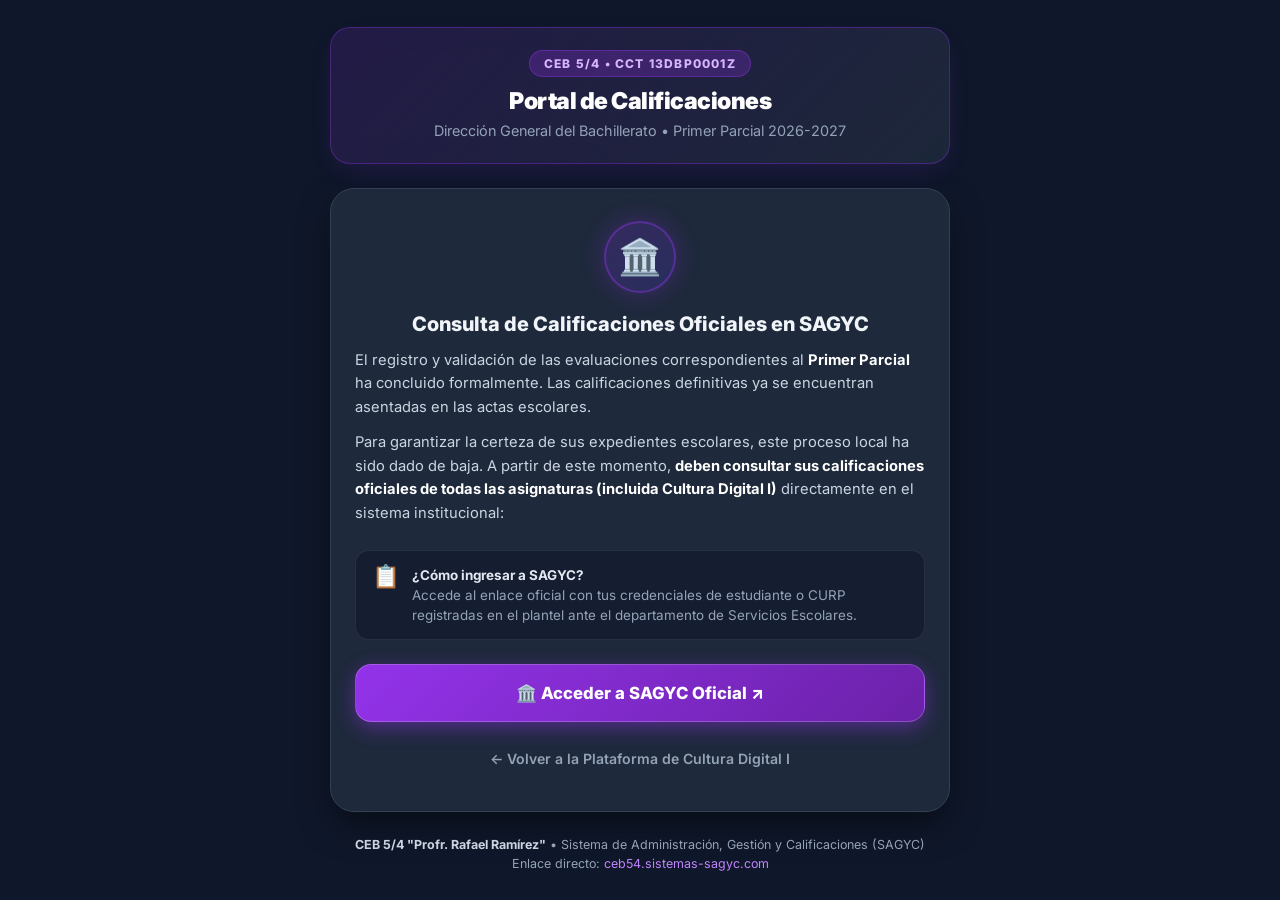
==== commit d13ef086: "feat(evaluacion): dar de baja plataforma interna de calificaciones y canalizar a SAGYC oficial para " ====
--- a/calificaciones.html
+++ b/calificaciones.html
@@ -3,17 +3,21 @@
 <head>
     <meta charset="UTF-8">
     <meta name="viewport" content="width=device-width, initial-scale=1.0, maximum-scale=1.0, user-scalable=no">
-    <title>CEB 5/4 - Portal de Calificaciones Alumnos</title>
+    <meta http-equiv="Cache-Control" content="no-cache, no-store, must-revalidate">
+    <meta http-equiv="Pragma" content="no-cache">
+    <meta http-equiv="Expires" content="0">
+    <title>CEB 5/4 - Calificaciones Oficiales Primer Parcial</title>
     <link rel="preconnect" href="https://fonts.googleapis.com">
     <link rel="preconnect" href="https://fonts.gstatic.com" crossorigin>
-    <link href="https://fonts.googleapis.com/css2?family=Inter:wght@300;400;500;600;700;800&display=swap" rel="stylesheet">
+    <link href="https://fonts.googleapis.com/css2?family=Inter:wght@300;400;500;600;700;800;900&display=swap" rel="stylesheet">
     <style>
         :root {
-            --primary: #2563eb;
-            --primary-dark: #1d4ed8;
+            --primary: #9333ea;
+            --primary-dark: #7e22ce;
+            --primary-light: #c084fc;
+            --blue: #2563eb;
             --success: #10b981;
             --warning: #f59e0b;
-            --danger: #ef4444;
             --bg-dark: #0f172a;
             --card-bg: #1e293b;
             --border: #334155;
@@ -36,353 +40,191 @@
             display: flex;
             flex-direction: column;
             align-items: center;
-            padding: 16px;
+            justify-content: center;
+            padding: 24px 16px;
         }
 
         .container {
             width: 100%;
-            max-width: 600px;
+            max-width: 620px;
             margin: 0 auto;
         }
 
         /* Header Institucional */
         .header-box {
             text-align: center;
-            margin-bottom: 20px;
-            padding: 20px 16px;
-            background: linear-gradient(135deg, rgba(37,99,235,0.15) 0%, rgba(30,41,59,0.8) 100%);
-            border: 1px solid rgba(37,99,235,0.3);
-            border-radius: 16px;
-            backdrop-filter: blur(10px);
+            margin-bottom: 24px;
+            padding: 22px 18px;
+            background: linear-gradient(135deg, rgba(147, 51, 234, 0.15) 0%, rgba(30, 41, 59, 0.9) 100%);
+            border: 1px solid rgba(147, 51, 234, 0.35);
+            border-radius: 20px;
+            box-shadow: 0 10px 30px -10px rgba(147, 51, 234, 0.2);
+            backdrop-filter: blur(12px);
         }
 
         .school-badge {
             display: inline-block;
-            background: rgba(37,99,235,0.2);
-            color: #60a5fa;
+            background: rgba(147, 51, 234, 0.25);
+            color: #d8b4fe;
             font-size: 0.75rem;
-            font-weight: 700;
-            letter-spacing: 1px;
-            padding: 4px 12px;
+            font-weight: 800;
+            letter-spacing: 1.2px;
+            padding: 5px 14px;
             border-radius: 20px;
             text-transform: uppercase;
-            margin-bottom: 8px;
+            margin-bottom: 10px;
+            border: 1px solid rgba(147, 51, 234, 0.4);
         }
 
         .title {
-            font-size: 1.35rem;
-            font-weight: 800;
-            color: #ffffff;
-            margin-bottom: 4px;
+            font-size: 1.45rem;
+            font-weight: 900;
+            color: #ffffff;
+            margin-bottom: 6px;
+            letter-spacing: -0.5px;
         }
 
         .subtitle {
-            font-size: 0.85rem;
-            color: var(--text-muted);
-        }
-
-        /* Pantalla de Login */
-        .card-login {
+            font-size: 0.9rem;
+            color: var(--text-muted);
+            line-height: 1.4;
+        }
+
+        /* Tarjeta Principal de Notificación */
+        .card-notice {
             background: var(--card-bg);
             border: 1px solid var(--border);
-            border-radius: 20px;
-            padding: 28px 20px;
-            box-shadow: 0 10px 25px -5px rgba(0,0,0,0.5);
+            border-radius: 24px;
+            padding: 32px 24px;
+            box-shadow: 0 15px 35px -5px rgba(0, 0, 0, 0.5);
             text-align: center;
         }
 
-        .login-icon {
-            font-size: 2.5rem;
-            margin-bottom: 12px;
-        }
-
-        .input-group {
-            margin: 20px 0;
-            text-align: left;
-        }
-
-        .label-input {
-            display: block;
-            font-size: 0.8rem;
-            font-weight: 600;
-            color: var(--text-muted);
-            margin-bottom: 8px;
-            text-transform: uppercase;
-            letter-spacing: 0.5px;
-        }
-
-        .curp-input {
-            width: 100%;
-            background: #0f172a;
-            border: 2px solid var(--border);
-            border-radius: 12px;
-            padding: 14px 16px;
-            color: #fff;
-            font-size: 1.1rem;
-            font-weight: 700;
-            letter-spacing: 2px;
-            text-transform: uppercase;
-            outline: none;
-            transition: all 0.2s ease;
-        }
-
-        .curp-input:focus {
-            border-color: var(--primary);
-            box-shadow: 0 0 0 4px rgba(37,99,235,0.25);
-        }
-
-        .btn-consultar {
-            width: 100%;
-            background: linear-gradient(135deg, var(--primary) 0%, var(--primary-dark) 100%);
-            color: white;
-            border: none;
-            padding: 16px;
-            border-radius: 12px;
-            font-size: 1rem;
-            font-weight: 700;
-            cursor: pointer;
-            box-shadow: 0 4px 14px rgba(37,99,235,0.4);
-            transition: transform 0.1s ease, box-shadow 0.2s ease;
-        }
-
-        .btn-consultar:active {
-            transform: scale(0.98);
-        }
-
-        .error-msg {
-            color: var(--danger);
-            font-size: 0.85rem;
-            margin-top: 12px;
-            display: none;
-            font-weight: 500;
-        }
-
-        /* Dashboard del Alumno */
-        .student-dashboard {
-            display: none;
-        }
-
-        .student-header-card {
-            background: var(--card-bg);
-            border: 1px solid var(--border);
-            border-radius: 16px;
-            padding: 20px;
-            margin-bottom: 16px;
-        }
-
-        .student-name {
-            font-size: 1.25rem;
-            font-weight: 800;
-            color: #fff;
-            margin-bottom: 6px;
-        }
-
-        .meta-tags {
-            display: flex;
-            gap: 8px;
-            flex-wrap: wrap;
-            margin-bottom: 14px;
-        }
-
-        .tag {
-            background: rgba(255,255,255,0.06);
-            border: 1px solid rgba(255,255,255,0.1);
-            color: #cbd5e1;
-            padding: 4px 10px;
-            border-radius: 8px;
-            font-size: 0.75rem;
-            font-weight: 600;
-        }
-
-        .promedio-hero {
-            display: flex;
-            align-items: center;
-            justify-content: space-between;
-            background: rgba(15,23,42,0.6);
-            border: 1px solid var(--border);
-            padding: 14px 18px;
-            border-radius: 12px;
-        }
-
-        .promedio-val {
+        .icon-badge {
+            width: 72px;
+            height: 72px;
+            margin: 0 auto 18px;
+            background: linear-gradient(135deg, rgba(147, 51, 234, 0.2) 0%, rgba(79, 70, 229, 0.2) 100%);
+            border: 2px solid rgba(147, 51, 234, 0.4);
+            border-radius: 50%;
+            display: flex;
+            align-items: center;
+            justify-content: center;
             font-size: 2.2rem;
-            font-weight: 900;
-            line-height: 1;
-        }
-
-        .badge-estatus {
-            padding: 6px 12px;
-            border-radius: 20px;
-            font-size: 0.8rem;
-            font-weight: 700;
-            text-transform: uppercase;
-        }
-
-        .estatus-satisfactorio { background: rgba(16,185,129,0.2); color: var(--success); border: 1px solid var(--success); }
-        .estatus-alerta { background: rgba(245,158,11,0.2); color: var(--warning); border: 1px solid var(--warning); }
-        .estatus-riesgo { background: rgba(239,68,68,0.2); color: var(--danger); border: 1px solid var(--danger); }
-        .estatus-sinevaluacion { background: rgba(148,163,184,0.2); color: var(--text-muted); border: 1px solid var(--border); }
-
-        /* Secciones por Parcial */
-        .parcial-card {
-            background: var(--card-bg);
-            border: 1px solid var(--border);
-            border-radius: 16px;
-            padding: 18px;
-            margin-bottom: 14px;
-        }
-
-        .parcial-title-row {
-            display: flex;
-            justify-content: space-between;
-            align-items: center;
-            margin-bottom: 14px;
-            padding-bottom: 10px;
-            border-bottom: 1px solid var(--border);
-        }
-
-        .parcial-name {
-            font-size: 1.05rem;
-            font-weight: 800;
-            color: #60a5fa;
-            letter-spacing: 0.5px;
-        }
-
-        .parcial-total {
-            font-size: 1.4rem;
-            font-weight: 900;
-            color: #fff;
-            background: rgba(37,99,235,0.2);
-            border: 1px solid rgba(37,99,235,0.4);
-            padding: 2px 12px;
-            border-radius: 10px;
-        }
-
-        /* Grid de 3 Pilares: Portafolio, Examen, PEC */
-        .grid-pillars {
-            display: grid;
-            grid-template-columns: repeat(3, 1fr);
-            gap: 10px;
-            margin-bottom: 14px;
-        }
-
-        .pillar-box {
-            background: #0f172a;
-            border: 1px solid var(--border);
-            border-radius: 12px;
-            padding: 12px 6px;
-            text-align: center;
-            display: flex;
-            flex-direction: column;
-            justify-content: space-between;
-        }
-
-        .pillar-icon {
-            font-size: 1.1rem;
-            margin-bottom: 4px;
-        }
-
-        .pillar-lbl {
-            font-size: 0.72rem;
-            color: var(--text-muted);
-            font-weight: 700;
-            text-transform: uppercase;
-            margin-bottom: 6px;
-        }
-
-        .pillar-max {
-            font-size: 0.65rem;
-            color: #64748b;
-            font-weight: 500;
-        }
-
-        .pillar-val {
+            box-shadow: 0 0 25px rgba(147, 51, 234, 0.3);
+        }
+
+        .notice-title {
             font-size: 1.25rem;
             font-weight: 800;
             color: #f1f5f9;
-            margin: 4px 0;
-        }
-
-        .faltas-bar {
-            font-size: 0.8rem;
-            color: var(--text-muted);
-            display: flex;
-            justify-content: space-between;
-            align-items: center;
-            background: rgba(15,23,42,0.4);
-            padding: 8px 12px;
-            border-radius: 8px;
-        }
-
-        /* Legal / Disclaimer */
-        .disclaimer-box {
-            background: rgba(245,158,11,0.08);
-            border: 1px solid rgba(245,158,11,0.25);
-            border-radius: 12px;
-            padding: 14px;
-            font-size: 0.78rem;
-            color: #fde68a;
-            line-height: 1.4;
+            margin-bottom: 12px;
+            line-height: 1.3;
+        }
+
+        .notice-desc {
+            font-size: 0.92rem;
+            color: #cbd5e1;
+            line-height: 1.6;
+            margin-bottom: 24px;
+            text-align: left;
+        }
+
+        .notice-desc strong {
+            color: #ffffff;
+        }
+
+        /* Banner de Transición */
+        .info-pill {
+            background: rgba(15, 23, 42, 0.6);
+            border: 1px solid rgba(255, 255, 255, 0.08);
+            border-radius: 14px;
+            padding: 14px 16px;
+            margin-bottom: 24px;
+            text-align: left;
+            display: flex;
+            gap: 12px;
+            align-items: flex-start;
+        }
+
+        .info-pill-icon {
+            font-size: 1.4rem;
+            line-height: 1;
+        }
+
+        .info-pill-text {
+            font-size: 0.84rem;
+            color: var(--text-muted);
+            line-height: 1.5;
+        }
+
+        .info-pill-text strong {
+            color: #e2e8f0;
+        }
+
+        /* Botón de Entrada SAGYC */
+        .btn-sagyc {
+            display: flex;
+            align-items: center;
+            justify-content: center;
+            gap: 10px;
+            width: 100%;
+            background: linear-gradient(135deg, #9333ea 0%, #6b21a8 100%);
+            color: #ffffff;
+            text-decoration: none;
+            padding: 18px 24px;
+            border-radius: 16px;
+            font-size: 1.05rem;
+            font-weight: 800;
+            box-shadow: 0 6px 20px rgba(147, 51, 234, 0.45);
+            transition: all 0.2s ease;
+            border: 1px solid rgba(255, 255, 255, 0.2);
             margin-bottom: 16px;
         }
 
-        /* Botón y Modal Aclaraciones */
-        .btn-aclaracion {
-            width: 100%;
-            background: rgba(255,255,255,0.05);
-            border: 1px solid var(--border);
-            color: #f1f5f9;
-            padding: 14px;
-            border-radius: 12px;
-            font-size: 0.9rem;
-            font-weight: 600;
-            cursor: pointer;
-            display: flex;
-            align-items: center;
-            justify-content: center;
-            gap: 8px;
-            margin-bottom: 16px;
-            transition: background 0.2s;
-        }
-
-        .btn-aclaracion:hover {
-            background: rgba(255,255,255,0.1);
-        }
-
-        .btn-logout {
+        .btn-sagyc:hover {
+            transform: translateY(-2px);
+            box-shadow: 0 8px 25px rgba(147, 51, 234, 0.6);
+            background: linear-gradient(135deg, #a855f7 0%, #7e22ce 100%);
+        }
+
+        .btn-sagyc:active {
+            transform: translateY(1px);
+        }
+
+        /* Enlace de Regreso */
+        .btn-back {
+            display: inline-flex;
+            align-items: center;
+            justify-content: center;
+            gap: 6px;
             width: 100%;
             background: transparent;
-            border: none;
-            color: var(--text-muted);
-            font-size: 0.85rem;
+            color: var(--text-muted);
+            text-decoration: none;
+            font-size: 0.88rem;
+            font-weight: 600;
             padding: 12px;
-            cursor: pointer;
-            text-decoration: underline;
-        }
-
-        .live-pulse {
-            display: inline-block;
-            width: 8px;
-            height: 8px;
-            background-color: var(--success);
-            border-radius: 50%;
-            margin-right: 6px;
-            box-shadow: 0 0 8px var(--success);
-            animation: pulse 2s infinite;
-        }
-
-        @keyframes pulse {
-            0% { transform: scale(0.95); opacity: 0.8; }
-            50% { transform: scale(1.1); opacity: 1; }
-            100% { transform: scale(0.95); opacity: 0.8; }
-        }
-
-        .footer-time {
+            border-radius: 12px;
+            transition: color 0.2s, background 0.2s;
+        }
+
+        .btn-back:hover {
+            color: #ffffff;
+            background: rgba(255, 255, 255, 0.05);
+        }
+
+        /* Footer */
+        .footer-note {
             text-align: center;
-            font-size: 0.75rem;
-            color: var(--text-muted);
-            margin-top: 20px;
-            padding-bottom: 24px;
+            font-size: 0.78rem;
+            color: var(--text-muted);
+            margin-top: 24px;
+            line-height: 1.5;
+        }
+
+        .footer-note strong {
+            color: #cbd5e1;
         }
     </style>
 </head>
@@ -393,282 +235,48 @@
     <div class="header-box">
         <span class="school-badge">CEB 5/4 • CCT 13DBP0001Z</span>
         <h1 class="title">Portal de Calificaciones</h1>
-        <p class="subtitle">Consulta Individual en Tiempo Real • Cultura Digital I</p>
+        <p class="subtitle">Dirección General del Bachillerato • Primer Parcial 2026-2027</p>
     </div>
 
-    <!-- PANTALLA 1: LOGIN CURP -->
-    <div id="loginScreen" class="card-login">
-        <div class="login-icon">🔐</div>
-        <h2 style="font-size:1.2rem; font-weight:700; margin-bottom:8px;">Identificación del Alumno</h2>
-        <p style="font-size:0.85rem; color:var(--text-muted); margin-bottom:16px;">
-            Ingresa tu CURP oficial completa (18 caracteres) para acceder a tu expediente.
-        </p>
-
-        <div class="input-group">
-            <label class="label-input">CURP del Alumno</label>
-            <input type="text" id="curpInput" class="curp-input" maxlength="18" placeholder="ABCD010203HDFXXX01" autocomplete="off" spellcheck="false">
+    <!-- Tarjeta Principal de Notificación -->
+    <div class="card-notice">
+        <div class="icon-badge">🏛️</div>
+        
+        <h2 class="notice-title">Consulta de Calificaciones Oficiales en SAGYC</h2>
+        
+        <div class="notice-desc">
+            <p style="margin-bottom: 12px;">
+                El registro y validación de las evaluaciones correspondientes al <strong>Primer Parcial</strong> ha concluido formalmente. Las calificaciones definitivas ya se encuentran asentadas en las actas escolares.
+            </p>
+            <p>
+                Para garantizar la certeza de sus expedientes escolares, este proceso local ha sido dado de baja. A partir de este momento, <strong>deben consultar sus calificaciones oficiales de todas las asignaturas (incluida Cultura Digital I)</strong> directamente en el sistema institucional:
+            </p>
         </div>
 
-        <button onclick="autenticarAlumno()" class="btn-consultar">Consultar Mis Calificaciones 🚀</button>
-        <div id="loginError" class="error-msg">⚠️ La CURP ingresada no se encuentra registrada en las listas del CEB 5/4. Verifica e intenta de nuevo.</div>
-    </div>
-
-    <!-- PANTALLA 2: DASHBOARD ALUMNO -->
-    <div id="studentDashboard" class="student-dashboard">
-        <div class="student-header-card">
-            <div id="stuName" class="student-name">Nombre del Alumno</div>
-            <div class="meta-tags">
-                <span id="stuGrupo" class="tag">Grupo: ---</span>
-                <span id="stuTurno" class="tag">Turno: ---</span>
-                <span id="stuLista" class="tag">No. Lista: --</span>
-                <span id="stuCURP" class="tag" style="letter-spacing: 0.5px;">CURP: ---</span>
-            </div>
-
-            <div class="promedio-hero">
-                <div>
-                    <div style="font-size:0.75rem; color:var(--text-muted); font-weight:600; text-transform:uppercase;">Promedio Actual</div>
-                    <div id="stuPromedio" class="promedio-val">0.0</div>
-                </div>
-                <div>
-                    <span id="stuBadge" class="badge-estatus estatus-satisfactorio">Satisfactorio</span>
-                </div>
+        <div class="info-pill">
+            <div class="info-pill-icon">📋</div>
+            <div class="info-pill-text">
+                <strong>¿Cómo ingresar a SAGYC?</strong><br>
+                Accede al enlace oficial con tus credenciales de estudiante o CURP registradas en el plantel ante el departamento de Servicios Escolares.
             </div>
         </div>
 
-        <!-- Aviso Normativo DGB -->
-        <div class="disclaimer-box">
-            ⚖️ <strong>Aviso Normativo DGB:</strong> Las calificaciones reflejadas en esta plataforma corresponden a la evaluación continua desglosada (Portafolio 60%, Examen 20%, PEC 20%). La calificación oficial definitiva será la asentada en el Acta de Evaluación Parcial/Semestral oficial de la DGB.
-        </div>
-
-        <!-- Parcial 1 -->
-        <div class="parcial-card">
-            <div class="parcial-title-row">
-                <span class="parcial-name">📌 PARCIAL 1</span>
-                <span id="p1Total" class="parcial-total">--</span>
-            </div>
-            <div class="grid-pillars">
-                <div class="pillar-box">
-                    <div class="pillar-icon">📁</div>
-                    <div class="pillar-lbl">Portafolio</div>
-                    <div id="p1Portafolio" class="pillar-val">--</div>
-                    <div class="pillar-max">Máx 6.0 pts</div>
-                </div>
-                <div class="pillar-box">
-                    <div class="pillar-icon">📝</div>
-                    <div class="pillar-lbl">Examen</div>
-                    <div id="p1Examen" class="pillar-val">--</div>
-                    <div class="pillar-max">Máx 2.0 pts</div>
-                </div>
-                <div class="pillar-box">
-                    <div class="pillar-icon">🌱</div>
-                    <div class="pillar-lbl">PEC</div>
-                    <div id="p1Pec" class="pillar-val">--</div>
-                    <div class="pillar-max">Máx 2.0 pts</div>
-                </div>
-            </div>
-        </div>
-
-        <!-- Parcial 2 -->
-        <div class="parcial-card">
-            <div class="parcial-title-row">
-                <span class="parcial-name">📌 PARCIAL 2</span>
-                <span id="p2Total" class="parcial-total">--</span>
-            </div>
-            <div class="grid-pillars">
-                <div class="pillar-box">
-                    <div class="pillar-icon">📁</div>
-                    <div class="pillar-lbl">Portafolio</div>
-                    <div id="p2Portafolio" class="pillar-val">--</div>
-                    <div class="pillar-max">Máx 6.0 pts</div>
-                </div>
-                <div class="pillar-box">
-                    <div class="pillar-icon">📝</div>
-                    <div class="pillar-lbl">Examen</div>
-                    <div id="p2Examen" class="pillar-val">--</div>
-                    <div class="pillar-max">Máx 2.0 pts</div>
-                </div>
-                <div class="pillar-box">
-                    <div class="pillar-icon">🌱</div>
-                    <div class="pillar-lbl">PEC</div>
-                    <div id="p2Pec" class="pillar-val">--</div>
-                    <div class="pillar-max">Máx 2.0 pts</div>
-                </div>
-            </div>
-        </div>
-
-        <!-- Parcial 3 -->
-        <div class="parcial-card">
-            <div class="parcial-title-row">
-                <span class="parcial-name">📌 PARCIAL 3</span>
-                <span id="p3Total" class="parcial-total">--</span>
-            </div>
-            <div class="grid-pillars">
-                <div class="pillar-box">
-                    <div class="pillar-icon">📁</div>
-                    <div class="pillar-lbl">Portafolio</div>
-                    <div id="p3Portafolio" class="pillar-val">--</div>
-                    <div class="pillar-max">Máx 6.0 pts</div>
-                </div>
-                <div class="pillar-box">
-                    <div class="pillar-icon">📝</div>
-                    <div class="pillar-lbl">Examen</div>
-                    <div id="p3Examen" class="pillar-val">--</div>
-                    <div class="pillar-max">Máx 2.0 pts</div>
-                </div>
-                <div class="pillar-box">
-                    <div class="pillar-icon">🌱</div>
-                    <div class="pillar-lbl">PEC</div>
-                    <div id="p3Pec" class="pillar-val">--</div>
-                    <div class="pillar-max">Máx 2.0 pts</div>
-                </div>
-            </div>
-        </div>
-
-        <!-- Evaluación Global -->
-        <div class="parcial-card">
-            <div class="parcial-title-row">
-                <span class="parcial-name">🌐 EVALUACIÓN GLOBAL</span>
-                <span id="gloTotal" class="parcial-total">--</span>
-            </div>
-            <div class="faltas-bar">
-                <span>Estatus del Examen Global:</span>
-                <strong id="gloEstatus" style="color:#60a5fa;">Calificación Única</strong>
-            </div>
-        </div>
-
-        <!-- Botón Informativo de Dudas (Sin Formulario) -->
-        <button onclick="alert('📌 Atención: Recuerda que cualquier duda, revisión de evidencias o conteo de puntos se atenderá con gusto de manera presencial únicamente durante tu hora de clase.')" class="btn-aclaracion">
-            💬 ¿Tienes alguna duda sobre tu calificación?
-        </button>
-
-        <button onclick="cerrarSesion()" class="btn-logout">🔒 Cerrar sesión / Consultar otra CURP</button>
-
-        <div class="footer-time">
-            <span class="live-pulse"></span> Conectado en tiempo real con el CEB 5/4<br>
-            Sincronizado: 06/10/2026 22:19:26
-        </div>
+        <!-- Botón de Enlace Oficial -->
+        <a href="https://ceb54.sistemas-sagyc.com/" target="_blank" rel="noopener noreferrer" class="btn-sagyc">
+            🏛️ Acceder a SAGYC Oficial ↗
+        </a>
+
+        <!-- Botón Volver -->
+        <a href="index.html" class="btn-back">
+            ← Volver a la Plataforma de Cultura Digital I
+        </a>
+    </div>
+
+    <div class="footer-note">
+        <strong>CEB 5/4 "Profr. Rafael Ramírez"</strong> • Sistema de Administración, Gestión y Calificaciones (SAGYC)<br>
+        Enlace directo: <a href="https://ceb54.sistemas-sagyc.com/" target="_blank" rel="noopener noreferrer" style="color: var(--primary-light); text-decoration: none;">ceb54.sistemas-sagyc.com</a>
     </div>
 </div>
 
-<script>
-    // Base de datos inyectada en servidor
-    const DB_STUDENTS = {"AUTA100914HVZCTNA9": {"curp": "AUTA100914HVZCTNA9", "nombre": "Aculteco Toto Angel Manuel", "grupo": "101", "turno": "Matutino", "numero_lista": 1, "asignatura": "Cultura Digital I", "escuela": "CEB 5/4 Profr. Rafael Ramírez", "cct": "13DBP0001Z", "promedio": 10.0, "estatus": "Satisfactorio", "total_faltas": 0, "p1": {"portafolio": 6.0, "examen": 1.8, "pec": 1.8, "total": 10.0, "faltas": 0}, "p2": {"portafolio": null, "examen": null, "pec": null, "total": null, "faltas": 0}, "p3": {"portafolio": null, "examen": null, "pec": null, "total": null, "faltas": 0}, "global": null}, "AUIL110311HHGQSSA2": {"curp": "AUIL110311HHGQSSA2", "nombre": "Aquino Islas Luis Esteban", "grupo": "101", "turno": "Matutino", "numero_lista": 2, "asignatura": "Cultura Digital I", "escuela": "CEB 5/4 Profr. Rafael Ramírez", "cct": "13DBP0001Z", "promedio": 9.4, "estatus": "Satisfactorio", "total_faltas": 0, "p1": {"portafolio": 6.0, "examen": 1.6, "pec": 1.8, "total": 9.4, "faltas": 0}, "p2": {"portafolio": null, "examen": null, "pec": null, "total": null, "faltas": 0}, "p3": {"portafolio": null, "examen": null, "pec": null, "total": null, "faltas": 0}, "global": null}, "CASA110131MQRMNNA9": {"curp": "CASA110131MQRMNNA9", "nombre": "Campos Sanchez Andrea", "grupo": "101", "turno": "Matutino", "numero_lista": 3, "asignatura": "Cultura Digital I", "escuela": "CEB 5/4 Profr. Rafael Ramírez", "cct": "13DBP0001Z", "promedio": 9.0, "estatus": "Satisfactorio", "total_faltas": 2, "p1": {"portafolio": 6.0, "examen": 1.0, "pec": 1.8, "total": 9.0, "faltas": 2}, "p2": {"portafolio": null, "examen": null, "pec": null, "total": null, "faltas": 0}, "p3": {"portafolio": null, "examen": null, "pec": null, "total": null, "faltas": 0}, "global": null}, "CAPS110425MMCSRRA4": {"curp": "CAPS110425MMCSRRA4", "nombre": "Castro Perez Sara Fernanda", "grupo": "101", "turno": "Matutino", "numero_lista": 4, "asignatura": "Cultura Digital I", "escuela": "CEB 5/4 Profr. Rafael Ramírez", "cct": "13DBP0001Z", "promedio": 8.0, "estatus": "Satisfactorio", "total_faltas": 0, "p1": {"portafolio": 4.5, "examen": 1.4, "pec": 1.8, "total": 8.0, "faltas": 0}, "p2": {"portafolio": null, "examen": null, "pec": null, "total": null, "faltas": 0}, "p3": {"portafolio": null, "examen": null, "pec": null, "total": null, "faltas": 0}, "global": null}, "CALN111109MHGHMTA8": {"curp": "CALN111109MHGHMTA8", "nombre": "Chavez Lampon Nataly", "grupo": "101", "turno": "Matutino", "numero_lista": 5, "asignatura": "Cultura Digital I", "escuela": "CEB 5/4 Profr. Rafael Ramírez", "cct": "13DBP0001Z", "promedio": 9.3, "estatus": "Satisfactorio", "total_faltas": 0, "p1": {"portafolio": 6.0, "examen": 1.5, "pec": 1.8, "total": 9.3, "faltas": 0}, "p2": {"portafolio": null, "examen": null, "pec": null, "total": null, "faltas": 0}, "p3": {"portafolio": null, "examen": null, "pec": null, "total": null, "faltas": 0}, "global": null}, "COOJ110927HHGRCSA9": {"curp": "COOJ110927HHGRCSA9", "nombre": "Cortes Ocadiz Joshua", "grupo": "101", "turno": "Matutino", "numero_lista": 6, "asignatura": "Cultura Digital I", "escuela": "CEB 5/4 Profr. Rafael Ramírez", "cct": "13DBP0001Z", "promedio": 9.0, "estatus": "Satisfactorio", "total_faltas": 3, "p1": {"portafolio": 6.0, "examen": 0.8, "pec": 2.0, "total": 9.0, "faltas": 3}, "p2": {"portafolio": null, "examen": null, "pec": null, "total": null, "faltas": 0}, "p3": {"portafolio": null, "examen": null, "pec": null, "total": null, "faltas": 0}, "global": null}, "CURC111208MHGRCRA3": {"curp": "CURC111208MHGRCRA3", "nombre": "Curiel Rocha Maria Carolina", "grupo": "101", "turno": "Matutino", "numero_lista": 7, "asignatura": "Cultura Digital I", "escuela": "CEB 5/4 Profr. Rafael Ramírez", "cct": "13DBP0001Z", "promedio": 6.0, "estatus": "Alerta", "total_faltas": 3, "p1": {"portafolio": 3.0, "examen": 0.9, "pec": 2.0, "total": 6.0, "faltas": 3}, "p2": {"portafolio": null, "examen": null, "pec": null, "total": null, "faltas": 0}, "p3": {"portafolio": null, "examen": null, "pec": null, "total": null, "faltas": 0}, "global": null}, "ROJM091103HHGSRTA2": {"curp": "ROJM091103HHGSRTA2", "nombre": "De La Rosa Juarez Matias", "grupo": "101", "turno": "Matutino", "numero_lista": 8, "asignatura": "Cultura Digital I", "escuela": "CEB 5/4 Profr. Rafael Ramírez", "cct": "13DBP0001Z", "promedio": 7.0, "estatus": "Satisfactorio", "total_faltas": 2, "p1": {"portafolio": 4.0, "examen": 0.8, "pec": 2.0, "total": 7.0, "faltas": 2}, "p2": {"portafolio": null, "examen": null, "pec": null, "total": null, "faltas": 0}, "p3": {"portafolio": null, "examen": null, "pec": null, "total": null, "faltas": 0}, "global": null}, "DOSJ110209MHGMNDA0": {"curp": "DOSJ110209MHGMNDA0", "nombre": "Dominguez San Agustin Judith Yaneli", "grupo": "101", "turno": "Matutino", "numero_lista": 9, "asignatura": "Cultura Digital I", "escuela": "CEB 5/4 Profr. Rafael Ramírez", "cct": "13DBP0001Z", "promedio": 10.0, "estatus": "Satisfactorio", "total_faltas": 0, "p1": {"portafolio": 6.0, "examen": 1.7, "pec": 2.0, "total": 10.0, "faltas": 0}, "p2": {"portafolio": null, "examen": null, "pec": null, "total": null, "faltas": 0}, "p3": {"portafolio": null, "examen": null, "pec": null, "total": null, "faltas": 0}, "global": null}, "GABY111214MHGRTRA9": {"curp": "GABY111214MHGRTRA9", "nombre": "Garcia Bautista Yaretzi Sujei", "grupo": "101", "turno": "Matutino", "numero_lista": 10, "asignatura": "Cultura Digital I", "escuela": "CEB 5/4 Profr. Rafael Ramírez", "cct": "13DBP0001Z", "promedio": 9.1, "estatus": "Satisfactorio", "total_faltas": 0, "p1": {"portafolio": 6.0, "examen": 1.1, "pec": 2.0, "total": 9.1, "faltas": 0}, "p2": {"portafolio": null, "examen": null, "pec": null, "total": null, "faltas": 0}, "p3": {"portafolio": null, "examen": null, "pec": null, "total": null, "faltas": 0}, "global": null}, "GORV100218HDFMMCA0": {"curp": "GORV100218HDFMMCA0", "nombre": "Gomez Ramirez Victor Manuel", "grupo": "101", "turno": "Matutino", "numero_lista": 11, "asignatura": "Cultura Digital I", "escuela": "CEB 5/4 Profr. Rafael Ramírez", "cct": "13DBP0001Z", "promedio": 8.4, "estatus": "Satisfactorio", "total_faltas": 0, "p1": {"portafolio": 6.0, "examen": 1.1, "pec": 1.3, "total": 8.4, "faltas": 0}, "p2": {"portafolio": null, "examen": null, "pec": null, "total": null, "faltas": 0}, "p3": {"portafolio": null, "examen": null, "pec": null, "total": null, "faltas": 0}, "global": null}, "GUVY110219MHGLTRA8": {"curp": "GUVY110219MHGLTRA8", "nombre": "Guillermo Vite Yaretzi", "grupo": "101", "turno": "Matutino", "numero_lista": 12, "asignatura": "Cultura Digital I", "escuela": "CEB 5/4 Profr. Rafael Ramírez", "cct": "13DBP0001Z", "promedio": 7.0, "estatus": "Satisfactorio", "total_faltas": 0, "p1": {"portafolio": 4.5, "examen": 1.1, "pec": 1.3, "total": 7.0, "faltas": 0}, "p2": {"portafolio": null, "examen": null, "pec": null, "total": null, "faltas": 0}, "p3": {"portafolio": null, "examen": null, "pec": null, "total": null, "faltas": 0}, "global": null}, "HECC101210MHGRRMA7": {"curp": "HECC101210MHGRRMA7", "nombre": "Hernandez Cortes Camila Alejandra", "grupo": "101", "turno": "Matutino", "numero_lista": 13, "asignatura": "Cultura Digital I", "escuela": "CEB 5/4 Profr. Rafael Ramírez", "cct": "13DBP0001Z", "promedio": 7.2, "estatus": "Satisfactorio", "total_faltas": 2, "p1": {"portafolio": 4.5, "examen": 1.4, "pec": 1.3, "total": 7.2, "faltas": 2}, "p2": {"portafolio": null, "examen": null, "pec": null, "total": null, "faltas": 0}, "p3": {"portafolio": null, "examen": null, "pec": null, "total": null, "faltas": 0}, "global": null}, "HEEY110509HHGRSSA0": {"curp": "HEEY110509HHGRSSA0", "nombre": "Hernandez Escalante Yosgar Daniel", "grupo": "101", "turno": "Matutino", "numero_lista": 14, "asignatura": "Cultura Digital I", "escuela": "CEB 5/4 Profr. Rafael Ramírez", "cct": "13DBP0001Z", "promedio": 7.0, "estatus": "Satisfactorio", "total_faltas": 2, "p1": {"portafolio": 4.1, "examen": 1.1, "pec": 1.3, "total": 7.0, "faltas": 2}, "p2": {"portafolio": null, "examen": null, "pec": null, "total": null, "faltas": 0}, "p3": {"portafolio": null, "examen": null, "pec": null, "total": null, "faltas": 0}, "global": null}, "HEMC110624MHGRDMA6": {"curp": "HEMC110624MHGRDMA6", "nombre": "Hernandez Medina Camila Jocelyn", "grupo": "101", "turno": "Matutino", "numero_lista": 15, "asignatura": "Cultura Digital I", "escuela": "CEB 5/4 Profr. Rafael Ramírez", "cct": "13DBP0001Z", "promedio": 9.0, "estatus": "Satisfactorio", "total_faltas": 0, "p1": {"portafolio": 6.0, "examen": 1.2, "pec": 1.3, "total": 9.0, "faltas": 0}, "p2": {"portafolio": null, "examen": null, "pec": null, "total": null, "faltas": 0}, "p3": {"portafolio": null, "examen": null, "pec": null, "total": null, "faltas": 0}, "global": null}, "HEMM100924MHGRNLA9": {"curp": "HEMM100924MHGRNLA9", "nombre": "Hernandez Monter Melissa", "grupo": "101", "turno": "Matutino", "numero_lista": 16, "asignatura": "Cultura Digital I", "escuela": "CEB 5/4 Profr. Rafael Ramírez", "cct": "13DBP0001Z", "promedio": 9.4, "estatus": "Satisfactorio", "total_faltas": 0, "p1": {"portafolio": 6.0, "examen": 1.4, "pec": 2.0, "total": 9.4, "faltas": 0}, "p2": {"portafolio": null, "examen": null, "pec": null, "total": null, "faltas": 0}, "p3": {"portafolio": null, "examen": null, "pec": null, "total": null, "faltas": 0}, "global": null}, "HEMY100924MHGRNLA4": {"curp": "HEMY100924MHGRNLA4", "nombre": "Hernandez Monter Yulissa", "grupo": "101", "turno": "Matutino", "numero_lista": 17, "asignatura": "Cultura Digital I", "escuela": "CEB 5/4 Profr. Rafael Ramírez", "cct": "13DBP0001Z", "promedio": 10.0, "estatus": "Satisfactorio", "total_faltas": 0, "p1": {"portafolio": 6.0, "examen": 1.6, "pec": 2.0, "total": 10.0, "faltas": 0}, "p2": {"portafolio": null, "examen": null, "pec": null, "total": null, "faltas": 0}, "p3": {"portafolio": null, "examen": null, "pec": null, "total": null, "faltas": 0}, "global": null}, "IALS091014HHGSCNA7": {"curp": "IALS091014HHGSCNA7", "nombre": "Islas De Lucio Santiago", "grupo": "101", "turno": "Matutino", "numero_lista": 18, "asignatura": "Cultura Digital I", "escuela": "CEB 5/4 Profr. Rafael Ramírez", "cct": "13DBP0001Z", "promedio": 5.0, "estatus": "Riesgo", "total_faltas": 0, "p1": {"portafolio": 1.8, "examen": 0.7, "pec": 1.3, "total": 5.0, "faltas": 0}, "p2": {"portafolio": null, "examen": null, "pec": null, "total": null, "faltas": 0}, "p3": {"portafolio": null, "examen": null, "pec": null, "total": null, "faltas": 0}, "global": null}, "JACR110405MHGCDSA0": {"curp": "JACR110405MHGCDSA0", "nombre": "Jacobo Cedillo Rosa Elena", "grupo": "101", "turno": "Matutino", "numero_lista": 19, "asignatura": "Cultura Digital I", "escuela": "CEB 5/4 Profr. Rafael Ramírez", "cct": "13DBP0001Z", "promedio": 9.2, "estatus": "Satisfactorio", "total_faltas": 1, "p1": {"portafolio": 6.0, "examen": 1.2, "pec": 2.0, "total": 9.2, "faltas": 1}, "p2": {"portafolio": null, "examen": null, "pec": null, "total": null, "faltas": 0}, "p3": {"portafolio": null, "examen": null, "pec": null, "total": null, "faltas": 0}, "global": null}, "JUVF090215HHGRGLA2": {"curp": "JUVF090215HHGRGLA2", "nombre": "Juarez Vigueras Felipe Kothan", "grupo": "101", "turno": "Matutino", "numero_lista": 20, "asignatura": "Cultura Digital I", "escuela": "CEB 5/4 Profr. Rafael Ramírez", "cct": "13DBP0001Z", "promedio": 9.0, "estatus": "Satisfactorio", "total_faltas": 0, "p1": {"portafolio": 6.0, "examen": 1.0, "pec": 2.0, "total": 9.0, "faltas": 0}, "p2": {"portafolio": null, "examen": null, "pec": null, "total": null, "faltas": 0}, "p3": {"portafolio": null, "examen": null, "pec": null, "total": null, "faltas": 0}, "global": null}, "LALN111118MHGNZCA3": {"curp": "LALN111118MHGNZCA3", "nombre": "Langarica Lozano Nicole", "grupo": "101", "turno": "Matutino", "numero_lista": 21, "asignatura": "Cultura Digital I", "escuela": "CEB 5/4 Profr. Rafael Ramírez", "cct": "13DBP0001Z", "promedio": 10.0, "estatus": "Satisfactorio", "total_faltas": 0, "p1": {"portafolio": 6.0, "examen": 1.5, "pec": 2.0, "total": 10.0, "faltas": 0}, "p2": {"portafolio": null, "examen": null, "pec": null, "total": null, "faltas": 0}, "p3": {"portafolio": null, "examen": null, "pec": null, "total": null, "faltas": 0}, "global": null}, "MACD091230MVZRRLA5": {"curp": "MACD091230MVZRRLA5", "nombre": "Martinez Cruz Dalila", "grupo": "101", "turno": "Matutino", "numero_lista": 22, "asignatura": "Cultura Digital I", "escuela": "CEB 5/4 Profr. Rafael Ramírez", "cct": "13DBP0001Z", "promedio": 9.0, "estatus": "Satisfactorio", "total_faltas": 0, "p1": {"portafolio": 6.0, "examen": 0.9, "pec": 2.0, "total": 9.0, "faltas": 0}, "p2": {"portafolio": null, "examen": null, "pec": null, "total": null, "faltas": 0}, "p3": {"portafolio": null, "examen": null, "pec": null, "total": null, "faltas": 0}, "global": null}, "MARM111201MHGYYRA6": {"curp": "MARM111201MHGYYRA6", "nombre": "Mayoral Reyes Marian Fernanda", "grupo": "101", "turno": "Matutino", "numero_lista": 23, "asignatura": "Cultura Digital I", "escuela": "CEB 5/4 Profr. Rafael Ramírez", "cct": "13DBP0001Z", "promedio": 10.0, "estatus": "Satisfactorio", "total_faltas": 0, "p1": {"portafolio": 6.0, "examen": 1.6, "pec": 2.0, "total": 10.0, "faltas": 0}, "p2": {"portafolio": null, "examen": null, "pec": null, "total": null, "faltas": 0}, "p3": {"portafolio": null, "examen": null, "pec": null, "total": null, "faltas": 0}, "global": null}, "MEPM111231HHGLRRA8": {"curp": "MEPM111231HHGLRRA8", "nombre": "Melendez Perez Marco Antonio", "grupo": "101", "turno": "Matutino", "numero_lista": 24, "asignatura": "Cultura Digital I", "escuela": "CEB 5/4 Profr. Rafael Ramírez", "cct": "13DBP0001Z", "promedio": 5.3, "estatus": "Riesgo", "total_faltas": 2, "p1": {"portafolio": 3.6, "examen": 0.0, "pec": 1.7, "total": 5.3, "faltas": 2}, "p2": {"portafolio": null, "examen": null, "pec": null, "total": null, "faltas": 0}, "p3": {"portafolio": null, "examen": null, "pec": null, "total": null, "faltas": 0}, "global": null}, "MUBL110404MHGXTCA2": {"curp": "MUBL110404MHGXTCA2", "nombre": "MuÑoz Bautista Luceydi Yaquelin", "grupo": "101", "turno": "Matutino", "numero_lista": 25, "asignatura": "Cultura Digital I", "escuela": "CEB 5/4 Profr. Rafael Ramírez", "cct": "13DBP0001Z", "promedio": 7.2, "estatus": "Satisfactorio", "total_faltas": 0, "p1": {"portafolio": 4.6, "examen": 0.6, "pec": 2.0, "total": 7.2, "faltas": 0}, "p2": {"portafolio": null, "examen": null, "pec": null, "total": null, "faltas": 0}, "p3": {"portafolio": null, "examen": null, "pec": null, "total": null, "faltas": 0}, "global": null}, "OECM101106MMCLSNA7": {"curp": "OECM101106MMCLSNA7", "nombre": "Olmedo Casanova Monica", "grupo": "101", "turno": "Matutino", "numero_lista": 26, "asignatura": "Cultura Digital I", "escuela": "CEB 5/4 Profr. Rafael Ramírez", "cct": "13DBP0001Z", "promedio": 8.0, "estatus": "Satisfactorio", "total_faltas": 0, "p1": {"portafolio": 4.6, "examen": 1.1, "pec": 2.0, "total": 8.0, "faltas": 0}, "p2": {"portafolio": null, "examen": null, "pec": null, "total": null, "faltas": 0}, "p3": {"portafolio": null, "examen": null, "pec": null, "total": null, "faltas": 0}, "global": null}, "REBA110919MHGYRLA4": {"curp": "REBA110919MHGYRLA4", "nombre": "Reyes Barragan Alexandra", "grupo": "101", "turno": "Matutino", "numero_lista": 27, "asignatura": "Cultura Digital I", "escuela": "CEB 5/4 Profr. Rafael Ramírez", "cct": "13DBP0001Z", "promedio": 10.0, "estatus": "Satisfactorio", "total_faltas": 0, "p1": {"portafolio": 6.0, "examen": 1.7, "pec": 2.0, "total": 10.0, "faltas": 0}, "p2": {"portafolio": null, "examen": null, "pec": null, "total": null, "faltas": 0}, "p3": {"portafolio": null, "examen": null, "pec": null, "total": null, "faltas": 0}, "global": null}, "RULI100905MHGBNNA8": {"curp": "RULI100905MHGBNNA8", "nombre": "Rubio Luna Maria Ines", "grupo": "101", "turno": "Matutino", "numero_lista": 28, "asignatura": "Cultura Digital I", "escuela": "CEB 5/4 Profr. Rafael Ramírez", "cct": "13DBP0001Z", "promedio": 10.0, "estatus": "Satisfactorio", "total_faltas": 0, "p1": {"portafolio": 6.0, "examen": 1.6, "pec": 2.0, "total": 10.0, "faltas": 0}, "p2": {"portafolio": null, "examen": null, "pec": null, "total": null, "faltas": 0}, "p3": {"portafolio": null, "examen": null, "pec": null, "total": null, "faltas": 0}, "global": null}, "SASC110402HHGLTRA5": {"curp": "SASC110402HHGLTRA5", "nombre": "Salinas Soto Cristian", "grupo": "101", "turno": "Matutino", "numero_lista": 29, "asignatura": "Cultura Digital I", "escuela": "CEB 5/4 Profr. Rafael Ramírez", "cct": "13DBP0001Z", "promedio": 10.0, "estatus": "Satisfactorio", "total_faltas": 0, "p1": {"portafolio": 6.0, "examen": 1.9, "pec": 2.0, "total": 10.0, "faltas": 0}, "p2": {"portafolio": null, "examen": null, "pec": null, "total": null, "faltas": 0}, "p3": {"portafolio": null, "examen": null, "pec": null, "total": null, "faltas": 0}, "global": null}, "SAEA110409HHGNSNA1": {"curp": "SAEA110409HHGNSNA1", "nombre": "Sanchez Escalante Angel Gael", "grupo": "101", "turno": "Matutino", "numero_lista": 30, "asignatura": "Cultura Digital I", "escuela": "CEB 5/4 Profr. Rafael Ramírez", "cct": "13DBP0001Z", "promedio": 6.0, "estatus": "Alerta", "total_faltas": 3, "p1": {"portafolio": 3.1, "examen": 0.7, "pec": 2.0, "total": 6.0, "faltas": 3}, "p2": {"portafolio": null, "examen": null, "pec": null, "total": null, "faltas": 0}, "p3": {"portafolio": null, "examen": null, "pec": null, "total": null, "faltas": 0}, "global": null}, "SOCM110903HHGLRGA2": {"curp": "SOCM110903HHGLRGA2", "nombre": "Solis Cruz Miguel Angel", "grupo": "101", "turno": "Matutino", "numero_lista": 31, "asignatura": "Cultura Digital I", "escuela": "CEB 5/4 Profr. Rafael Ramírez", "cct": "13DBP0001Z", "promedio": 10.0, "estatus": "Satisfactorio", "total_faltas": 0, "p1": {"portafolio": 6.0, "examen": 1.9, "pec": 1.8, "total": 10.0, "faltas": 0}, "p2": {"portafolio": null, "examen": null, "pec": null, "total": null, "faltas": 0}, "p3": {"portafolio": null, "examen": null, "pec": null, "total": null, "faltas": 0}, "global": null}, "SUGK110508MHGRNRA4": {"curp": "SUGK110508MHGRNRA4", "nombre": "Suarez Gonzalez Karoline", "grupo": "101", "turno": "Matutino", "numero_lista": 32, "asignatura": "Cultura Digital I", "escuela": "CEB 5/4 Profr. Rafael Ramírez", "cct": "13DBP0001Z", "promedio": 5.0, "estatus": "Riesgo", "total_faltas": 3, "p1": {"portafolio": 3.1, "examen": 0.0, "pec": 1.3, "total": 5.0, "faltas": 3}, "p2": {"portafolio": null, "examen": null, "pec": null, "total": null, "faltas": 0}, "p3": {"portafolio": null, "examen": null, "pec": null, "total": null, "faltas": 0}, "global": null}, "TOEX100530MMCRSMA8": {"curp": "TOEX100530MMCRSMA8", "nombre": "Torices Espinosa Ximena", "grupo": "101", "turno": "Matutino", "numero_lista": 33, "asignatura": "Cultura Digital I", "escuela": "CEB 5/4 Profr. Rafael Ramírez", "cct": "13DBP0001Z", "promedio": 7.4, "estatus": "Satisfactorio", "total_faltas": 2, "p1": {"portafolio": 3.9, "examen": 1.7, "pec": 1.8, "total": 7.4, "faltas": 2}, "p2": {"portafolio": null, "examen": null, "pec": null, "total": null, "faltas": 0}, "p3": {"portafolio": null, "examen": null, "pec": null, "total": null, "faltas": 0}, "global": null}, "TOMD100913HHGRRGA7": {"curp": "TOMD100913HHGRRGA7", "nombre": "Torres Moreno Diego", "grupo": "101", "turno": "Matutino", "numero_lista": 34, "asignatura": "Cultura Digital I", "escuela": "CEB 5/4 Profr. Rafael Ramírez", "cct": "13DBP0001Z", "promedio": 8.0, "estatus": "Satisfactorio", "total_faltas": 0, "p1": {"portafolio": 4.3, "examen": 1.6, "pec": 1.8, "total": 8.0, "faltas": 0}, "p2": {"portafolio": null, "examen": null, "pec": null, "total": null, "faltas": 0}, "p3": {"portafolio": null, "examen": null, "pec": null, "total": null, "faltas": 0}, "global": null}, "UEBL110716MHGRLZA2": {"curp": "UEBL110716MHGRLZA2", "nombre": "UreÑo Bello Maria De La Luz Caridad", "grupo": "101", "turno": "Matutino", "numero_lista": 35, "asignatura": "Cultura Digital I", "escuela": "CEB 5/4 Profr. Rafael Ramírez", "cct": "13DBP0001Z", "promedio": 6.3, "estatus": "Alerta", "total_faltas": 0, "p1": {"portafolio": 3.6, "examen": 0.9, "pec": 1.8, "total": 6.3, "faltas": 0}, "p2": {"portafolio": null, "examen": null, "pec": null, "total": null, "faltas": 0}, "p3": {"portafolio": null, "examen": null, "pec": null, "total": null, "faltas": 0}, "global": null}, "VARN110129MHGLMMA2": {"curp": "VARN110129MHGLMMA2", "nombre": "Valencia Ramirez Naomi Jathziry", "grupo": "101", "turno": "Matutino", "numero_lista": 36, "asignatura": "Cultura Digital I", "escuela": "CEB 5/4 Profr. Rafael Ramírez", "cct": "13DBP0001Z", "promedio": 5.4, "estatus": "Riesgo", "total_faltas": 7, "p1": {"portafolio": 3.1, "examen": 1.0, "pec": 1.3, "total": 5.4, "faltas": 7}, "p2": {"portafolio": null, "examen": null, "pec": null, "total": null, "faltas": 0}, "p3": {"portafolio": null, "examen": null, "pec": null, "total": null, "faltas": 0}, "global": null}, "AEHS110323MMCLRMA3": {"curp": "AEHS110323MMCLRMA3", "nombre": "Alejos Hernandez Samantha Nicole", "grupo": "102", "turno": "Matutino", "numero_lista": 1, "asignatura": "Cultura Digital I", "escuela": "CEB 5/4 Profr. Rafael Ramírez", "cct": "13DBP0001Z", "promedio": 10.0, "estatus": "Satisfactorio", "total_faltas": 0, "p1": {"portafolio": 6.0, "examen": 2.0, "pec": 2.0, "total": 10.0, "faltas": 0}, "p2": {"portafolio": null, "examen": null, "pec": null, "total": null, "faltas": 0}, "p3": {"portafolio": null, "examen": null, "pec": null, "total": null, "faltas": 0}, "global": null}, "AIGP110503HHGVMDA1": {"curp": "AIGP110503HHGVMDA1", "nombre": "Avila Gomez Pedro De Jesus", "grupo": "102", "turno": "Matutino", "numero_lista": 2, "asignatura": "Cultura Digital I", "escuela": "CEB 5/4 Profr. Rafael Ramírez", "cct": "13DBP0001Z", "promedio": 8.4, "estatus": "Satisfactorio", "total_faltas": 0, "p1": {"portafolio": 6.0, "examen": 0.4, "pec": 2.0, "total": 8.4, "faltas": 0}, "p2": {"portafolio": null, "examen": null, "pec": null, "total": null, "faltas": 0}, "p3": {"portafolio": null, "examen": null, "pec": null, "total": null, "faltas": 0}, "global": null}, "BARD110731MDFZMNA2": {"curp": "BARD110731MDFZMNA2", "nombre": "Baez Ramirez Diana Veronica", "grupo": "102", "turno": "Matutino", "numero_lista": 3, "asignatura": "Cultura Digital I", "escuela": "CEB 5/4 Profr. Rafael Ramírez", "cct": "13DBP0001Z", "promedio": 9.3, "estatus": "Satisfactorio", "total_faltas": 0, "p1": {"portafolio": 6.0, "examen": 1.3, "pec": 2.0, "total": 9.3, "faltas": 0}, "p2": {"portafolio": null, "examen": null, "pec": null, "total": null, "faltas": 0}, "p3": {"portafolio": null, "examen": null, "pec": null, "total": null, "faltas": 0}, "global": null}, "BASE110831HHGLNMA0": {"curp": "BASE110831HHGLNMA0", "nombre": "Balmaceda Sanchez Emiliano", "grupo": "102", "turno": "Matutino", "numero_lista": 4, "asignatura": "Cultura Digital I", "escuela": "CEB 5/4 Profr. Rafael Ramírez", "cct": "13DBP0001Z", "promedio": 9.4, "estatus": "Satisfactorio", "total_faltas": 0, "p1": {"portafolio": 6.0, "examen": 1.4, "pec": 2.0, "total": 9.4, "faltas": 0}, "p2": {"portafolio": null, "examen": null, "pec": null, "total": null, "faltas": 0}, "p3": {"portafolio": null, "examen": null, "pec": null, "total": null, "faltas": 0}, "global": null}, "BAVE091014HHGZRRA8": {"curp": "BAVE091014HHGZRRA8", "nombre": "Bazan Vargas Erick Daniel", "grupo": "102", "turno": "Matutino", "numero_lista": 5, "asignatura": "Cultura Digital I", "escuela": "CEB 5/4 Profr. Rafael Ramírez", "cct": "13DBP0001Z", "promedio": 9.4, "estatus": "Satisfactorio", "total_faltas": 0, "p1": {"portafolio": 6.0, "examen": 1.4, "pec": 2.0, "total": 9.4, "faltas": 0}, "p2": {"portafolio": null, "examen": null, "pec": null, "total": null, "faltas": 0}, "p3": {"portafolio": null, "examen": null, "pec": null, "total": null, "faltas": 0}, "global": null}, "CEFJ110921MHGRLSA4": {"curp": "CEFJ110921MHGRLSA4", "nombre": "Cervantes Flores Joselin", "grupo": "102", "turno": "Matutino", "numero_lista": 6, "asignatura": "Cultura Digital I", "escuela": "CEB 5/4 Profr. Rafael Ramírez", "cct": "13DBP0001Z", "promedio": 7.0, "estatus": "Satisfactorio", "total_faltas": 0, "p1": {"portafolio": 3.9, "examen": 0.7, "pec": 2.0, "total": 7.0, "faltas": 0}, "p2": {"portafolio": null, "examen": null, "pec": null, "total": null, "faltas": 0}, "p3": {"portafolio": null, "examen": null, "pec": null, "total": null, "faltas": 0}, "global": null}, "COMN111230HHGMRYA3": {"curp": "COMN111230HHGMRYA3", "nombre": "Comparan Martinez Neytan", "grupo": "102", "turno": "Matutino", "numero_lista": 7, "asignatura": "Cultura Digital I", "escuela": "CEB 5/4 Profr. Rafael Ramírez", "cct": "13DBP0001Z", "promedio": 7.0, "estatus": "Satisfactorio", "total_faltas": 0, "p1": {"portafolio": 4.3, "examen": 1.0, "pec": 1.3, "total": 7.0, "faltas": 0}, "p2": {"portafolio": null, "examen": null, "pec": null, "total": null, "faltas": 0}, "p3": {"portafolio": null, "examen": null, "pec": null, "total": null, "faltas": 0}, "global": null}, "FOVV110329MMCLRNA4": {"curp": "FOVV110329MMCLRNA4", "nombre": "Flores Vargas Vanessa", "grupo": "102", "turno": "Matutino", "numero_lista": 8, "asignatura": "Cultura Digital I", "escuela": "CEB 5/4 Profr. Rafael Ramírez", "cct": "13DBP0001Z", "promedio": 10.0, "estatus": "Satisfactorio", "total_faltas": 0, "p1": {"portafolio": 6.0, "examen": 1.5, "pec": 2.0, "total": 10.0, "faltas": 0}, "p2": {"portafolio": null, "examen": null, "pec": null, "total": null, "faltas": 0}, "p3": {"portafolio": null, "examen": null, "pec": null, "total": null, "faltas": 0}, "global": null}, "GAHD111130MHGRRYA7": {"curp": "GAHD111130MHGRRYA7", "nombre": "Garcia Hernandez Dayanna", "grupo": "102", "turno": "Matutino", "numero_lista": 9, "asignatura": "Cultura Digital I", "escuela": "CEB 5/4 Profr. Rafael Ramírez", "cct": "13DBP0001Z", "promedio": 8.0, "estatus": "Satisfactorio", "total_faltas": 0, "p1": {"portafolio": 4.3, "examen": 1.3, "pec": 2.0, "total": 8.0, "faltas": 0}, "p2": {"portafolio": null, "examen": null, "pec": null, "total": null, "faltas": 0}, "p3": {"portafolio": null, "examen": null, "pec": null, "total": null, "faltas": 0}, "global": null}, "HEEE110717MHGRSVA2": {"curp": "HEEE110717MHGRSVA2", "nombre": "Hernandez Espinosa Evanyelin", "grupo": "102", "turno": "Matutino", "numero_lista": 10, "asignatura": "Cultura Digital I", "escuela": "CEB 5/4 Profr. Rafael Ramírez", "cct": "13DBP0001Z", "promedio": 10.0, "estatus": "Satisfactorio", "total_faltas": 0, "p1": {"portafolio": 6.0, "examen": 1.5, "pec": 2.0, "total": 10.0, "faltas": 0}, "p2": {"portafolio": null, "examen": null, "pec": null, "total": null, "faltas": 0}, "p3": {"portafolio": null, "examen": null, "pec": null, "total": null, "faltas": 0}, "global": null}, "HEGK111221MHGRRYA2": {"curp": "HEGK111221MHGRRYA2", "nombre": "Hernandez Garcia Keyla Paulina", "grupo": "102", "turno": "Matutino", "numero_lista": 11, "asignatura": "Cultura Digital I", "escuela": "CEB 5/4 Profr. Rafael Ramírez", "cct": "13DBP0001Z", "promedio": 9.1, "estatus": "Satisfactorio", "total_faltas": 0, "p1": {"portafolio": 6.0, "examen": 1.1, "pec": 2.0, "total": 9.1, "faltas": 0}, "p2": {"portafolio": null, "examen": null, "pec": null, "total": null, "faltas": 0}, "p3": {"portafolio": null, "examen": null, "pec": null, "total": null, "faltas": 0}, "global": null}, "HEGB110818MHGRYRA3": {"curp": "HEGB110818MHGRYRA3", "nombre": "Hernandez Gayosso Briza Belen", "grupo": "102", "turno": "Matutino", "numero_lista": 12, "asignatura": "Cultura Digital I", "escuela": "CEB 5/4 Profr. Rafael Ramírez", "cct": "13DBP0001Z", "promedio": 9.4, "estatus": "Satisfactorio", "total_faltas": 0, "p1": {"portafolio": 6.0, "examen": 1.4, "pec": 2.0, "total": 9.4, "faltas": 0}, "p2": {"portafolio": null, "examen": null, "pec": null, "total": null, "faltas": 0}, "p3": {"portafolio": null, "examen": null, "pec": null, "total": null, "faltas": 0}, "global": null}, "HELA110712HTSRGLA1": {"curp": "HELA110712HTSRGLA1", "nombre": "Hernandez Lugo Alan Yudiel", "grupo": "102", "turno": "Matutino", "numero_lista": 13, "asignatura": "Cultura Digital I", "escuela": "CEB 5/4 Profr. Rafael Ramírez", "cct": "13DBP0001Z", "promedio": 7.0, "estatus": "Satisfactorio", "total_faltas": 0, "p1": {"portafolio": 4.5, "examen": 0.6, "pec": 1.7, "total": 7.0, "faltas": 0}, "p2": {"portafolio": null, "examen": null, "pec": null, "total": null, "faltas": 0}, "p3": {"portafolio": null, "examen": null, "pec": null, "total": null, "faltas": 0}, "global": null}, "HEMD110125MHGRRNA4": {"curp": "HEMD110125MHGRRNA4", "nombre": "Hernandez Martinez Daian Belen", "grupo": "102", "turno": "Matutino", "numero_lista": 14, "asignatura": "Cultura Digital I", "escuela": "CEB 5/4 Profr. Rafael Ramírez", "cct": "13DBP0001Z", "promedio": 10.0, "estatus": "Satisfactorio", "total_faltas": 0, "p1": {"portafolio": 6.0, "examen": 1.7, "pec": 2.0, "total": 10.0, "faltas": 0}, "p2": {"portafolio": null, "examen": null, "pec": null, "total": null, "faltas": 0}, "p3": {"portafolio": null, "examen": null, "pec": null, "total": null, "faltas": 0}, "global": null}, "HERB110126MHGRSRA0": {"curp": "HERB110126MHGRSRA0", "nombre": "Hernandez Rosales Brenda Yaquelin", "grupo": "102", "turno": "Matutino", "numero_lista": 15, "asignatura": "Cultura Digital I", "escuela": "CEB 5/4 Profr. Rafael Ramírez", "cct": "13DBP0001Z", "promedio": 9.0, "estatus": "Satisfactorio", "total_faltas": 0, "p1": {"portafolio": 6.0, "examen": 1.0, "pec": 2.0, "total": 9.0, "faltas": 0}, "p2": {"portafolio": null, "examen": null, "pec": null, "total": null, "faltas": 0}, "p3": {"portafolio": null, "examen": null, "pec": null, "total": null, "faltas": 0}, "global": null}, "IALE091014HHGSCMA5": {"curp": "IALE091014HHGSCMA5", "nombre": "Islas De Lucio Emiliano", "grupo": "102", "turno": "Matutino", "numero_lista": 16, "asignatura": "Cultura Digital I", "escuela": "CEB 5/4 Profr. Rafael Ramírez", "cct": "13DBP0001Z", "promedio": 5.0, "estatus": "Riesgo", "total_faltas": 0, "p1": {"portafolio": 3.1, "examen": 0.5, "pec": 0.7, "total": 5.0, "faltas": 0}, "p2": {"portafolio": null, "examen": null, "pec": null, "total": null, "faltas": 0}, "p3": {"portafolio": null, "examen": null, "pec": null, "total": null, "faltas": 0}, "global": null}, "LOGM110920MHGPRRA8": {"curp": "LOGM110920MHGPRRA8", "nombre": "Lopez Garcia Mariana", "grupo": "102", "turno": "Matutino", "numero_lista": 17, "asignatura": "Cultura Digital I", "escuela": "CEB 5/4 Profr. Rafael Ramírez", "cct": "13DBP0001Z", "promedio": 5.4, "estatus": "Riesgo", "total_faltas": 1, "p1": {"portafolio": 3.7, "examen": 0.4, "pec": 1.3, "total": 5.4, "faltas": 1}, "p2": {"portafolio": null, "examen": null, "pec": null, "total": null, "faltas": 0}, "p3": {"portafolio": null, "examen": null, "pec": null, "total": null, "faltas": 0}, "global": null}, "LOPM110831MHGZRXA2": {"curp": "LOPM110831MHGZRXA2", "nombre": "Lozano Perez Mia Amber", "grupo": "102", "turno": "Matutino", "numero_lista": 18, "asignatura": "Cultura Digital I", "escuela": "CEB 5/4 Profr. Rafael Ramírez", "cct": "13DBP0001Z", "promedio": 8.0, "estatus": "Satisfactorio", "total_faltas": 0, "p1": {"portafolio": 5.8, "examen": 0.8, "pec": 1.3, "total": 8.0, "faltas": 0}, "p2": {"portafolio": null, "examen": null, "pec": null, "total": null, "faltas": 0}, "p3": {"portafolio": null, "examen": null, "pec": null, "total": null, "faltas": 0}, "global": null}, "MACA090625MHGRSLA4": {"curp": "MACA090625MHGRSLA4", "nombre": "Martinez Castro Alexa Elizabeth", "grupo": "102", "turno": "Matutino", "numero_lista": 19, "asignatura": "Cultura Digital I", "escuela": "CEB 5/4 Profr. Rafael Ramírez", "cct": "13DBP0001Z", "promedio": 5.4, "estatus": "Riesgo", "total_faltas": 6, "p1": {"portafolio": 3.1, "examen": 1.0, "pec": 1.3, "total": 5.4, "faltas": 6}, "p2": {"portafolio": null, "examen": null, "pec": null, "total": null, "faltas": 0}, "p3": {"portafolio": null, "examen": null, "pec": null, "total": null, "faltas": 0}, "global": null}, "MAGI111213MHGRRVA1": {"curp": "MAGI111213MHGRRVA1", "nombre": "Martinez Garcia Ivana Elvira", "grupo": "102", "turno": "Matutino", "numero_lista": 20, "asignatura": "Cultura Digital I", "escuela": "CEB 5/4 Profr. Rafael Ramírez", "cct": "13DBP0001Z", "promedio": 9.0, "estatus": "Satisfactorio", "total_faltas": 0, "p1": {"portafolio": 6.0, "examen": 1.2, "pec": 1.3, "total": 9.0, "faltas": 0}, "p2": {"portafolio": null, "examen": null, "pec": null, "total": null, "faltas": 0}, "p3": {"portafolio": null, "examen": null, "pec": null, "total": null, "faltas": 0}, "global": null}, "MARY101019HHGYMSA3": {"curp": "MARY101019HHGYMSA3", "nombre": "Mayorga Ramirez Yosef Jostin", "grupo": "102", "turno": "Matutino", "numero_lista": 21, "asignatura": "Cultura Digital I", "escuela": "CEB 5/4 Profr. Rafael Ramírez", "cct": "13DBP0001Z", "promedio": 9.0, "estatus": "Satisfactorio", "total_faltas": 0, "p1": {"portafolio": 6.0, "examen": 1.0, "pec": 1.8, "total": 9.0, "faltas": 0}, "p2": {"portafolio": null, "examen": null, "pec": null, "total": null, "faltas": 0}, "p3": {"portafolio": null, "examen": null, "pec": null, "total": null, "faltas": 0}, "global": null}, "MEMN100910MHGNNCA2": {"curp": "MEMN100910MHGNNCA2", "nombre": "Meneses Mendoza Nicole", "grupo": "102", "turno": "Matutino", "numero_lista": 22, "asignatura": "Cultura Digital I", "escuela": "CEB 5/4 Profr. Rafael Ramírez", "cct": "13DBP0001Z", "promedio": 9.0, "estatus": "Satisfactorio", "total_faltas": 0, "p1": {"portafolio": 6.0, "examen": 1.0, "pec": 1.8, "total": 9.0, "faltas": 0}, "p2": {"portafolio": null, "examen": null, "pec": null, "total": null, "faltas": 0}, "p3": {"portafolio": null, "examen": null, "pec": null, "total": null, "faltas": 0}, "global": null}, "MICA111101MHGLBLA4": {"curp": "MICA111101MHGLBLA4", "nombre": "Millan Cabrera Maria Ailyn", "grupo": "102", "turno": "Matutino", "numero_lista": 23, "asignatura": "Cultura Digital I", "escuela": "CEB 5/4 Profr. Rafael Ramírez", "cct": "13DBP0001Z", "promedio": 10.0, "estatus": "Satisfactorio", "total_faltas": 2, "p1": {"portafolio": 6.0, "examen": 1.7, "pec": 1.8, "total": 10.0, "faltas": 2}, "p2": {"portafolio": null, "examen": null, "pec": null, "total": null, "faltas": 0}, "p3": {"portafolio": null, "examen": null, "pec": null, "total": null, "faltas": 0}, "global": null}, "MUSD111006HHGXNGA4": {"curp": "MUSD111006HHGXNGA4", "nombre": "MuÑoz Sanchez Diego Antonio", "grupo": "102", "turno": "Matutino", "numero_lista": 24, "asignatura": "Cultura Digital I", "escuela": "CEB 5/4 Profr. Rafael Ramírez", "cct": "13DBP0001Z", "promedio": 8.0, "estatus": "Satisfactorio", "total_faltas": 0, "p1": {"portafolio": 4.5, "examen": 1.3, "pec": 1.8, "total": 8.0, "faltas": 0}, "p2": {"portafolio": null, "examen": null, "pec": null, "total": null, "faltas": 0}, "p3": {"portafolio": null, "examen": null, "pec": null, "total": null, "faltas": 0}, "global": null}, "OEHN111114MHGLRMA5": {"curp": "OEHN111114MHGLRMA5", "nombre": "Olvera Hernandez Naomi Sherlyn", "grupo": "102", "turno": "Matutino", "numero_lista": 25, "asignatura": "Cultura Digital I", "escuela": "CEB 5/4 Profr. Rafael Ramírez", "cct": "13DBP0001Z", "promedio": 9.0, "estatus": "Satisfactorio", "total_faltas": 0, "p1": {"portafolio": 6.0, "examen": 1.6, "pec": 1.3, "total": 9.0, "faltas": 0}, "p2": {"portafolio": null, "examen": null, "pec": null, "total": null, "faltas": 0}, "p3": {"portafolio": null, "examen": null, "pec": null, "total": null, "faltas": 0}, "global": null}, "OEHG090607HHGRRLA8": {"curp": "OEHG090607HHGRRLA8", "nombre": "Ortega Hernandez Guillermo Roman", "grupo": "102", "turno": "Matutino", "numero_lista": 26, "asignatura": "Cultura Digital I", "escuela": "CEB 5/4 Profr. Rafael Ramírez", "cct": "13DBP0001Z", "promedio": 6.1, "estatus": "Alerta", "total_faltas": 2, "p1": {"portafolio": 4.1, "examen": 0.7, "pec": 1.3, "total": 6.1, "faltas": 2}, "p2": {"portafolio": null, "examen": null, "pec": null, "total": null, "faltas": 0}, "p3": {"portafolio": null, "examen": null, "pec": null, "total": null, "faltas": 0}, "global": null}, "OION110605HHGRRSA1": {"curp": "OION110605HHGRRSA1", "nombre": "Ortiz Ordaz Nestor Odvan", "grupo": "102", "turno": "Matutino", "numero_lista": 27, "asignatura": "Cultura Digital I", "escuela": "CEB 5/4 Profr. Rafael Ramírez", "cct": "13DBP0001Z", "promedio": 7.0, "estatus": "Satisfactorio", "total_faltas": 0, "p1": {"portafolio": 4.6, "examen": 0.7, "pec": 1.3, "total": 7.0, "faltas": 0}, "p2": {"portafolio": null, "examen": null, "pec": null, "total": null, "faltas": 0}, "p3": {"portafolio": null, "examen": null, "pec": null, "total": null, "faltas": 0}, "global": null}, "RAHS110731MHGMRMA7": {"curp": "RAHS110731MHGMRMA7", "nombre": "Ramirez Hernandez Samara Dennis", "grupo": "102", "turno": "Matutino", "numero_lista": 28, "asignatura": "Cultura Digital I", "escuela": "CEB 5/4 Profr. Rafael Ramírez", "cct": "13DBP0001Z", "promedio": 10.0, "estatus": "Satisfactorio", "total_faltas": 0, "p1": {"portafolio": 6.0, "examen": 1.7, "pec": 1.8, "total": 10.0, "faltas": 0}, "p2": {"portafolio": null, "examen": null, "pec": null, "total": null, "faltas": 0}, "p3": {"portafolio": null, "examen": null, "pec": null, "total": null, "faltas": 0}, "global": null}, "REFA110313HDFSRDA8": {"curp": "REFA110313HDFSRDA8", "nombre": "Resendiz Francisco Adrian", "grupo": "102", "turno": "Matutino", "numero_lista": 29, "asignatura": "Cultura Digital I", "escuela": "CEB 5/4 Profr. Rafael Ramírez", "cct": "13DBP0001Z", "promedio": 8.0, "estatus": "Satisfactorio", "total_faltas": 0, "p1": {"portafolio": 4.5, "examen": 1.3, "pec": 1.8, "total": 8.0, "faltas": 0}, "p2": {"portafolio": null, "examen": null, "pec": null, "total": null, "faltas": 0}, "p3": {"portafolio": null, "examen": null, "pec": null, "total": null, "faltas": 0}, "global": null}, "RICA110415HHGVNNA0": {"curp": "RICA110415HHGVNNA0", "nombre": "Rivera Canales Jose Antonio", "grupo": "102", "turno": "Matutino", "numero_lista": 30, "asignatura": "Cultura Digital I", "escuela": "CEB 5/4 Profr. Rafael Ramírez", "cct": "13DBP0001Z", "promedio": 9.0, "estatus": "Satisfactorio", "total_faltas": 0, "p1": {"portafolio": 6.0, "examen": 1.3, "pec": 1.3, "total": 9.0, "faltas": 0}, "p2": {"portafolio": null, "examen": null, "pec": null, "total": null, "faltas": 0}, "p3": {"portafolio": null, "examen": null, "pec": null, "total": null, "faltas": 0}, "global": null}, "RIGC110331MHGVNTA2": {"curp": "RIGC110331MHGVNTA2", "nombre": "Rivero Gonzalez Citlali Guadalupe", "grupo": "102", "turno": "Matutino", "numero_lista": 31, "asignatura": "Cultura Digital I", "escuela": "CEB 5/4 Profr. Rafael Ramírez", "cct": "13DBP0001Z", "promedio": 7.2, "estatus": "Satisfactorio", "total_faltas": 0, "p1": {"portafolio": 4.5, "examen": 1.4, "pec": 1.3, "total": 7.2, "faltas": 0}, "p2": {"portafolio": null, "examen": null, "pec": null, "total": null, "faltas": 0}, "p3": {"portafolio": null, "examen": null, "pec": null, "total": null, "faltas": 0}, "global": null}, "SARA100827HMCNBNA5": {"curp": "SARA100827HMCNBNA5", "nombre": "Sanchez Rubio Jose Angel", "grupo": "102", "turno": "Matutino", "numero_lista": 32, "asignatura": "Cultura Digital I", "escuela": "CEB 5/4 Profr. Rafael Ramírez", "cct": "13DBP0001Z", "promedio": 7.1, "estatus": "Satisfactorio", "total_faltas": 2, "p1": {"portafolio": 3.7, "examen": 1.6, "pec": 1.8, "total": 7.1, "faltas": 2}, "p2": {"portafolio": null, "examen": null, "pec": null, "total": null, "faltas": 0}, "p3": {"portafolio": null, "examen": null, "pec": null, "total": null, "faltas": 0}, "global": null}, "VAMD110206HHGRRGA3": {"curp": "VAMD110206HHGRRGA3", "nombre": "Vargas Martinez Diego Erick", "grupo": "102", "turno": "Matutino", "numero_lista": 33, "asignatura": "Cultura Digital I", "escuela": "CEB 5/4 Profr. Rafael Ramírez", "cct": "13DBP0001Z", "promedio": 7.4, "estatus": "Satisfactorio", "total_faltas": 0, "p1": {"portafolio": 4.3, "examen": 1.3, "pec": 1.8, "total": 7.4, "faltas": 0}, "p2": {"portafolio": null, "examen": null, "pec": null, "total": null, "faltas": 0}, "p3": {"portafolio": null, "examen": null, "pec": null, "total": null, "faltas": 0}, "global": null}, "VEMF111004MHGGJRA3": {"curp": "VEMF111004MHGGJRA3", "nombre": "Vega Mejia Fernanda Dannae", "grupo": "102", "turno": "Matutino", "numero_lista": 34, "asignatura": "Cultura Digital I", "escuela": "CEB 5/4 Profr. Rafael Ramírez", "cct": "13DBP0001Z", "promedio": 9.1, "estatus": "Satisfactorio", "total_faltas": 1, "p1": {"portafolio": 6.0, "examen": 1.3, "pec": 1.8, "total": 9.1, "faltas": 1}, "p2": {"portafolio": null, "examen": null, "pec": null, "total": null, "faltas": 0}, "p3": {"portafolio": null, "examen": null, "pec": null, "total": null, "faltas": 0}, "global": null}, "AUCL110625MHGCNNA6": {"curp": "AUCL110625MHGCNNA6", "nombre": "AcuÑa Contreras Luna Sofia", "grupo": "103", "turno": "Matutino", "numero_lista": 1, "asignatura": "Cultura Digital I", "escuela": "CEB 5/4 Profr. Rafael Ramírez", "cct": "13DBP0001Z", "promedio": 5.0, "estatus": "Riesgo", "total_faltas": 0, "p1": {"portafolio": null, "examen": null, "pec": 1.8, "total": 5.0, "faltas": 0}, "p2": {"portafolio": null, "examen": null, "pec": null, "total": null, "faltas": 0}, "p3": {"portafolio": null, "examen": null, "pec": null, "total": null, "faltas": 0}, "global": null}, "BIGJ111027HMCRLSA0": {"curp": "BIGJ111027HMCRLSA0", "nombre": "Brindis Gallardo Jesus Alexis", "grupo": "103", "turno": "Matutino", "numero_lista": 2, "asignatura": "Cultura Digital I", "escuela": "CEB 5/4 Profr. Rafael Ramírez", "cct": "13DBP0001Z", "promedio": 5.0, "estatus": "Riesgo", "total_faltas": 0, "p1": {"portafolio": null, "examen": null, "pec": 1.8, "total": 5.0, "faltas": 0}, "p2": {"portafolio": null, "examen": null, "pec": null, "total": null, "faltas": 0}, "p3": {"portafolio": null, "examen": null, "pec": null, "total": null, "faltas": 0}, "global": null}, "CACG110714MHGSRBA1": {"curp": "CACG110714MHGSRBA1", "nombre": "Castro Cruz Gabriela", "grupo": "103", "turno": "Matutino", "numero_lista": 3, "asignatura": "Cultura Digital I", "escuela": "CEB 5/4 Profr. Rafael Ramírez", "cct": "13DBP0001Z", "promedio": 5.0, "estatus": "Riesgo", "total_faltas": 0, "p1": {"portafolio": null, "examen": null, "pec": 1.8, "total": 5.0, "faltas": 0}, "p2": {"portafolio": null, "examen": null, "pec": null, "total": null, "faltas": 0}, "p3": {"portafolio": null, "examen": null, "pec": null, "total": null, "faltas": 0}, "global": null}, "CAPX111108MHGHLMA0": {"curp": "CAPX111108MHGHLMA0", "nombre": "Chavez Palma Ximena Guadalupe", "grupo": "103", "turno": "Matutino", "numero_lista": 4, "asignatura": "Cultura Digital I", "escuela": "CEB 5/4 Profr. Rafael Ramírez", "cct": "13DBP0001Z", "promedio": 5.0, "estatus": "Riesgo", "total_faltas": 0, "p1": {"portafolio": null, "examen": null, "pec": 1.8, "total": 5.0, "faltas": 0}, "p2": {"portafolio": null, "examen": null, "pec": null, "total": null, "faltas": 0}, "p3": {"portafolio": null, "examen": null, "pec": null, "total": null, "faltas": 0}, "global": null}, "COME111230HHGMRYA8": {"curp": "COME111230HHGMRYA8", "nombre": "Comparan Martinez Eytan", "grupo": "103", "turno": "Matutino", "numero_lista": 5, "asignatura": "Cultura Digital I", "escuela": "CEB 5/4 Profr. Rafael Ramírez", "cct": "13DBP0001Z", "promedio": 5.0, "estatus": "Riesgo", "total_faltas": 0, "p1": {"portafolio": null, "examen": null, "pec": 1.8, "total": 5.0, "faltas": 0}, "p2": {"portafolio": null, "examen": null, "pec": null, "total": null, "faltas": 0}, "p3": {"portafolio": null, "examen": null, "pec": null, "total": null, "faltas": 0}, "global": null}, "COOS101011MHGPRFA1": {"curp": "COOS101011MHGPRFA1", "nombre": "Copca Ortega Sofia Marisol", "grupo": "103", "turno": "Matutino", "numero_lista": 6, "asignatura": "Cultura Digital I", "escuela": "CEB 5/4 Profr. Rafael Ramírez", "cct": "13DBP0001Z", "promedio": 5.0, "estatus": "Riesgo", "total_faltas": 0, "p1": {"portafolio": null, "examen": null, "pec": 1.6, "total": 5.0, "faltas": 0}, "p2": {"portafolio": null, "examen": null, "pec": null, "total": null, "faltas": 0}, "p3": {"portafolio": null, "examen": null, "pec": null, "total": null, "faltas": 0}, "global": null}, "CUHH111206HHGRRCA6": {"curp": "CUHH111206HHGRRCA6", "nombre": "Cruz Hernandez Hector Miguel", "grupo": "103", "turno": "Matutino", "numero_lista": 7, "asignatura": "Cultura Digital I", "escuela": "CEB 5/4 Profr. Rafael Ramírez", "cct": "13DBP0001Z", "promedio": 5.0, "estatus": "Riesgo", "total_faltas": 3, "p1": {"portafolio": null, "examen": null, "pec": 1.6, "total": 5.0, "faltas": 3}, "p2": {"portafolio": null, "examen": null, "pec": null, "total": null, "faltas": 0}, "p3": {"portafolio": null, "examen": null, "pec": null, "total": null, "faltas": 0}, "global": null}, "LUER110204MHGCSNA0": {"curp": "LUER110204MHGCSNA0", "nombre": "De Lucio Escalante Renata Monserrat", "grupo": "103", "turno": "Matutino", "numero_lista": 8, "asignatura": "Cultura Digital I", "escuela": "CEB 5/4 Profr. Rafael Ramírez", "cct": "13DBP0001Z", "promedio": 5.0, "estatus": "Riesgo", "total_faltas": 0, "p1": {"portafolio": null, "examen": null, "pec": 1.6, "total": 5.0, "faltas": 0}, "p2": {"portafolio": null, "examen": null, "pec": null, "total": null, "faltas": 0}, "p3": {"portafolio": null, "examen": null, "pec": null, "total": null, "faltas": 0}, "global": null}, "GAHA110410HGRRRXA9": {"curp": "GAHA110410HGRRRXA9", "nombre": "Garcia Hernandez Axel Farid", "grupo": "103", "turno": "Matutino", "numero_lista": 9, "asignatura": "Cultura Digital I", "escuela": "CEB 5/4 Profr. Rafael Ramírez", "cct": "13DBP0001Z", "promedio": 5.0, "estatus": "Riesgo", "total_faltas": 0, "p1": {"portafolio": null, "examen": null, "pec": 1.2, "total": 5.0, "faltas": 0}, "p2": {"portafolio": null, "examen": null, "pec": null, "total": null, "faltas": 0}, "p3": {"portafolio": null, "examen": null, "pec": null, "total": null, "faltas": 0}, "global": null}, "GAHF110527MHGRRTA7": {"curp": "GAHF110527MHGRRTA7", "nombre": "Garcia Hernandez Fatima", "grupo": "103", "turno": "Matutino", "numero_lista": 10, "asignatura": "Cultura Digital I", "escuela": "CEB 5/4 Profr. Rafael Ramírez", "cct": "13DBP0001Z", "promedio": 5.0, "estatus": "Riesgo", "total_faltas": 0, "p1": {"portafolio": null, "examen": null, "pec": 1.2, "total": 5.0, "faltas": 0}, "p2": {"portafolio": null, "examen": null, "pec": null, "total": null, "faltas": 0}, "p3": {"portafolio": null, "examen": null, "pec": null, "total": null, "faltas": 0}, "global": null}, "GALA110508MHGRNRA5": {"curp": "GALA110508MHGRNRA5", "nombre": "Garcia Luna Ari Aide", "grupo": "103", "turno": "Matutino", "numero_lista": 11, "asignatura": "Cultura Digital I", "escuela": "CEB 5/4 Profr. Rafael Ramírez", "cct": "13DBP0001Z", "promedio": 5.0, "estatus": "Riesgo", "total_faltas": 3, "p1": {"portafolio": null, "examen": null, "pec": 1.7, "total": 5.0, "faltas": 3}, "p2": {"portafolio": null, "examen": null, "pec": null, "total": null, "faltas": 0}, "p3": {"portafolio": null, "examen": null, "pec": null, "total": null, "faltas": 0}, "global": null}, "GORJ110409HHGNSNA1": {"curp": "GORJ110409HHGNSNA1", "nombre": "Gonzalez Resendiz Juan Francisco", "grupo": "103", "turno": "Matutino", "numero_lista": 12, "asignatura": "Cultura Digital I", "escuela": "CEB 5/4 Profr. Rafael Ramírez", "cct": "13DBP0001Z", "promedio": 5.0, "estatus": "Riesgo", "total_faltas": 0, "p1": {"portafolio": null, "examen": null, "pec": 1.7, "total": 5.0, "faltas": 0}, "p2": {"portafolio": null, "examen": null, "pec": null, "total": null, "faltas": 0}, "p3": {"portafolio": null, "examen": null, "pec": null, "total": null, "faltas": 0}, "global": null}, "GUHA101123MMCTRRA1": {"curp": "GUHA101123MMCTRRA1", "nombre": "Gutierrez Huerta Arleth Ayelen", "grupo": "103", "turno": "Matutino", "numero_lista": 13, "asignatura": "Cultura Digital I", "escuela": "CEB 5/4 Profr. Rafael Ramírez", "cct": "13DBP0001Z", "promedio": 5.0, "estatus": "Riesgo", "total_faltas": 0, "p1": {"portafolio": null, "examen": null, "pec": 1.7, "total": 5.0, "faltas": 0}, "p2": {"portafolio": null, "examen": null, "pec": null, "total": null, "faltas": 0}, "p3": {"portafolio": null, "examen": null, "pec": null, "total": null, "faltas": 0}, "global": null}, "HEBJ101202HDFRLLA5": {"curp": "HEBJ101202HDFRLLA5", "nombre": "Hernandez Baltazar Julian Mauricio", "grupo": "103", "turno": "Matutino", "numero_lista": 14, "asignatura": "Cultura Digital I", "escuela": "CEB 5/4 Profr. Rafael Ramírez", "cct": "13DBP0001Z", "promedio": 5.0, "estatus": "Riesgo", "total_faltas": 0, "p1": {"portafolio": null, "examen": null, "pec": 1.7, "total": 5.0, "faltas": 0}, "p2": {"portafolio": null, "examen": null, "pec": null, "total": null, "faltas": 0}, "p3": {"portafolio": null, "examen": null, "pec": null, "total": null, "faltas": 0}, "global": null}, "HECD110207HMSRSNA8": {"curp": "HECD110207HMSRSNA8", "nombre": "Hernandez CastaÑeda Daniel Enoc", "grupo": "103", "turno": "Matutino", "numero_lista": 15, "asignatura": "Cultura Digital I", "escuela": "CEB 5/4 Profr. Rafael Ramírez", "cct": "13DBP0001Z", "promedio": 5.0, "estatus": "Riesgo", "total_faltas": 0, "p1": {"portafolio": null, "examen": null, "pec": 1.2, "total": 5.0, "faltas": 0}, "p2": {"portafolio": null, "examen": null, "pec": null, "total": null, "faltas": 0}, "p3": {"portafolio": null, "examen": null, "pec": null, "total": null, "faltas": 0}, "global": null}, "HEGK110531HHGRRVA0": {"curp": "HEGK110531HHGRRVA0", "nombre": "Hernandez Garcia Kevin Robert", "grupo": "103", "turno": "Matutino", "numero_lista": 16, "asignatura": "Cultura Digital I", "escuela": "CEB 5/4 Profr. Rafael Ramírez", "cct": "13DBP0001Z", "promedio": 5.0, "estatus": "Riesgo", "total_faltas": 0, "p1": {"portafolio": null, "examen": null, "pec": 1.8, "total": 5.0, "faltas": 0}, "p2": {"portafolio": null, "examen": null, "pec": null, "total": null, "faltas": 0}, "p3": {"portafolio": null, "examen": null, "pec": null, "total": null, "faltas": 0}, "global": null}, "HELA110712MTSRGLA1": {"curp": "HELA110712MTSRGLA1", "nombre": "Hernandez Lugo Alison Yusbeydi", "grupo": "103", "turno": "Matutino", "numero_lista": 17, "asignatura": "Cultura Digital I", "escuela": "CEB 5/4 Profr. Rafael Ramírez", "cct": "13DBP0001Z", "promedio": 5.0, "estatus": "Riesgo", "total_faltas": 0, "p1": {"portafolio": null, "examen": null, "pec": 1.8, "total": 5.0, "faltas": 0}, "p2": {"portafolio": null, "examen": null, "pec": null, "total": null, "faltas": 0}, "p3": {"portafolio": null, "examen": null, "pec": null, "total": null, "faltas": 0}, "global": null}, "HERM110602MHGRMYA3": {"curp": "HERM110602MHGRMYA3", "nombre": "Hernandez Romero Mayra Michelle", "grupo": "103", "turno": "Matutino", "numero_lista": 18, "asignatura": "Cultura Digital I", "escuela": "CEB 5/4 Profr. Rafael Ramírez", "cct": "13DBP0001Z", "promedio": 5.0, "estatus": "Riesgo", "total_faltas": 0, "p1": {"portafolio": null, "examen": null, "pec": 1.8, "total": 5.0, "faltas": 0}, "p2": {"portafolio": null, "examen": null, "pec": null, "total": null, "faltas": 0}, "p3": {"portafolio": null, "examen": null, "pec": null, "total": null, "faltas": 0}, "global": null}, "HESE110612MHGRTSA3": {"curp": "HESE110612MHGRTSA3", "nombre": "Hernandez Soto Estefany", "grupo": "103", "turno": "Matutino", "numero_lista": 19, "asignatura": "Cultura Digital I", "escuela": "CEB 5/4 Profr. Rafael Ramírez", "cct": "13DBP0001Z", "promedio": 5.0, "estatus": "Riesgo", "total_faltas": 0, "p1": {"portafolio": null, "examen": null, "pec": 1.8, "total": 5.0, "faltas": 0}, "p2": {"portafolio": null, "examen": null, "pec": null, "total": null, "faltas": 0}, "p3": {"portafolio": null, "examen": null, "pec": null, "total": null, "faltas": 0}, "global": null}, "JIMH110920HHGMRCA0": {"curp": "JIMH110920HHGMRCA0", "nombre": "Jimenez Miranda Hector Gabriel", "grupo": "103", "turno": "Matutino", "numero_lista": 20, "asignatura": "Cultura Digital I", "escuela": "CEB 5/4 Profr. Rafael Ramírez", "cct": "13DBP0001Z", "promedio": 5.0, "estatus": "Riesgo", "total_faltas": 0, "p1": {"portafolio": null, "examen": null, "pec": 1.8, "total": 5.0, "faltas": 0}, "p2": {"portafolio": null, "examen": null, "pec": null, "total": null, "faltas": 0}, "p3": {"portafolio": null, "examen": null, "pec": null, "total": null, "faltas": 0}, "global": null}, "JUMO090915HHGRCMA8": {"curp": "JUMO090915HHGRCMA8", "nombre": "Juarez Macias Omar Isai", "grupo": "103", "turno": "Matutino", "numero_lista": 21, "asignatura": "Cultura Digital I", "escuela": "CEB 5/4 Profr. Rafael Ramírez", "cct": "13DBP0001Z", "promedio": 5.0, "estatus": "Riesgo", "total_faltas": 0, "p1": {"portafolio": null, "examen": null, "pec": 1.8, "total": 5.0, "faltas": 0}, "p2": {"portafolio": null, "examen": null, "pec": null, "total": null, "faltas": 0}, "p3": {"portafolio": null, "examen": null, "pec": null, "total": null, "faltas": 0}, "global": null}, "MAAG110404MDFNLRA7": {"curp": "MAAG110404MDFNLRA7", "nombre": "Mancilla Alfaro Geraldine", "grupo": "103", "turno": "Matutino", "numero_lista": 22, "asignatura": "Cultura Digital I", "escuela": "CEB 5/4 Profr. Rafael Ramírez", "cct": "13DBP0001Z", "promedio": 5.0, "estatus": "Riesgo", "total_faltas": 0, "p1": {"portafolio": null, "examen": null, "pec": 1.8, "total": 5.0, "faltas": 0}, "p2": {"portafolio": null, "examen": null, "pec": null, "total": null, "faltas": 0}, "p3": {"portafolio": null, "examen": null, "pec": null, "total": null, "faltas": 0}, "global": null}, "MECS110913HTCDRNA2": {"curp": "MECS110913HTCDRNA2", "nombre": "Medina Coronado Santiago", "grupo": "103", "turno": "Matutino", "numero_lista": 23, "asignatura": "Cultura Digital I", "escuela": "CEB 5/4 Profr. Rafael Ramírez", "cct": "13DBP0001Z", "promedio": 5.0, "estatus": "Riesgo", "total_faltas": 3, "p1": {"portafolio": null, "examen": null, "pec": 1.3, "total": 5.0, "faltas": 3}, "p2": {"portafolio": null, "examen": null, "pec": null, "total": null, "faltas": 0}, "p3": {"portafolio": null, "examen": null, "pec": null, "total": null, "faltas": 0}, "global": null}, "MEMK111224MHGJRMA3": {"curp": "MEMK111224MHGJRMA3", "nombre": "Mejia Martinez Kamila Analy", "grupo": "103", "turno": "Matutino", "numero_lista": 24, "asignatura": "Cultura Digital I", "escuela": "CEB 5/4 Profr. Rafael Ramírez", "cct": "13DBP0001Z", "promedio": 5.0, "estatus": "Riesgo", "total_faltas": 0, "p1": {"portafolio": null, "examen": null, "pec": 1.8, "total": 5.0, "faltas": 0}, "p2": {"portafolio": null, "examen": null, "pec": null, "total": null, "faltas": 0}, "p3": {"portafolio": null, "examen": null, "pec": null, "total": null, "faltas": 0}, "global": null}, "PASA091126MHGLNMA0": {"curp": "PASA091126MHGLNMA0", "nombre": "Palafox Sanchez Amylee Paola", "grupo": "103", "turno": "Matutino", "numero_lista": 25, "asignatura": "Cultura Digital I", "escuela": "CEB 5/4 Profr. Rafael Ramírez", "cct": "13DBP0001Z", "promedio": 5.0, "estatus": "Riesgo", "total_faltas": 3, "p1": {"portafolio": null, "examen": null, "pec": 1.8, "total": 5.0, "faltas": 3}, "p2": {"portafolio": null, "examen": null, "pec": null, "total": null, "faltas": 0}, "p3": {"portafolio": null, "examen": null, "pec": null, "total": null, "faltas": 0}, "global": null}, "PESF111022MMCXNRA0": {"curp": "PESF111022MMCXNRA0", "nombre": "PeÑa Sandoval Frida", "grupo": "103", "turno": "Matutino", "numero_lista": 26, "asignatura": "Cultura Digital I", "escuela": "CEB 5/4 Profr. Rafael Ramírez", "cct": "13DBP0001Z", "promedio": 5.0, "estatus": "Riesgo", "total_faltas": 0, "p1": {"portafolio": null, "examen": null, "pec": 2.0, "total": 5.0, "faltas": 0}, "p2": {"portafolio": null, "examen": null, "pec": null, "total": null, "faltas": 0}, "p3": {"portafolio": null, "examen": null, "pec": null, "total": null, "faltas": 0}, "global": null}, "RAAC111020HHGMLRA8": {"curp": "RAAC111020HHGMLRA8", "nombre": "Ramirez Almanza Carlos Alberto", "grupo": "103", "turno": "Matutino", "numero_lista": 27, "asignatura": "Cultura Digital I", "escuela": "CEB 5/4 Profr. Rafael Ramírez", "cct": "13DBP0001Z", "promedio": 5.0, "estatus": "Riesgo", "total_faltas": 0, "p1": {"portafolio": null, "examen": null, "pec": 2.0, "total": 5.0, "faltas": 0}, "p2": {"portafolio": null, "examen": null, "pec": null, "total": null, "faltas": 0}, "p3": {"portafolio": null, "examen": null, "pec": null, "total": null, "faltas": 0}, "global": null}, "RABI111220MHGMRSA9": {"curp": "RABI111220MHGMRSA9", "nombre": "Ramirez Barrera Isabel", "grupo": "103", "turno": "Matutino", "numero_lista": 28, "asignatura": "Cultura Digital I", "escuela": "CEB 5/4 Profr. Rafael Ramírez", "cct": "13DBP0001Z", "promedio": 5.0, "estatus": "Riesgo", "total_faltas": 0, "p1": {"portafolio": null, "examen": null, "pec": 2.0, "total": 5.0, "faltas": 0}, "p2": {"portafolio": null, "examen": null, "pec": null, "total": null, "faltas": 0}, "p3": {"portafolio": null, "examen": null, "pec": null, "total": null, "faltas": 0}, "global": null}, "RIGN111028MHGVNTA5": {"curp": "RIGN111028MHGVNTA5", "nombre": "Rivas Gonzalez Nathaly Lizzeth", "grupo": "103", "turno": "Matutino", "numero_lista": 29, "asignatura": "Cultura Digital I", "escuela": "CEB 5/4 Profr. Rafael Ramírez", "cct": "13DBP0001Z", "promedio": 5.0, "estatus": "Riesgo", "total_faltas": 0, "p1": {"portafolio": null, "examen": null, "pec": 2.0, "total": 5.0, "faltas": 0}, "p2": {"portafolio": null, "examen": null, "pec": null, "total": null, "faltas": 0}, "p3": {"portafolio": null, "examen": null, "pec": null, "total": null, "faltas": 0}, "global": null}, "ROTA090305HHGJNNA9": {"curp": "ROTA090305HHGJNNA9", "nombre": "Rojas Tenorio Angel Emilio", "grupo": "103", "turno": "Matutino", "numero_lista": 30, "asignatura": "Cultura Digital I", "escuela": "CEB 5/4 Profr. Rafael Ramírez", "cct": "13DBP0001Z", "promedio": 5.0, "estatus": "Riesgo", "total_faltas": 6, "p1": {"portafolio": null, "examen": null, "pec": 2.0, "total": 5.0, "faltas": 6}, "p2": {"portafolio": null, "examen": null, "pec": null, "total": null, "faltas": 0}, "p3": {"portafolio": null, "examen": null, "pec": null, "total": null, "faltas": 0}, "global": null}, "SALA090927HHGNPLA0": {"curp": "SALA090927HHGNPLA0", "nombre": "Sanchez Lopez Alain Genaro", "grupo": "103", "turno": "Matutino", "numero_lista": 31, "asignatura": "Cultura Digital I", "escuela": "CEB 5/4 Profr. Rafael Ramírez", "cct": "13DBP0001Z", "promedio": 5.0, "estatus": "Riesgo", "total_faltas": 0, "p1": {"portafolio": null, "examen": null, "pec": 2.0, "total": 5.0, "faltas": 0}, "p2": {"portafolio": null, "examen": null, "pec": null, "total": null, "faltas": 0}, "p3": {"portafolio": null, "examen": null, "pec": null, "total": null, "faltas": 0}, "global": null}, "SOMS110324MHGLNTA2": {"curp": "SOMS110324MHGLNTA2", "nombre": "Solis Monterrubio Stephanie", "grupo": "103", "turno": "Matutino", "numero_lista": 32, "asignatura": "Cultura Digital I", "escuela": "CEB 5/4 Profr. Rafael Ramírez", "cct": "13DBP0001Z", "promedio": 5.0, "estatus": "Riesgo", "total_faltas": 3, "p1": {"portafolio": null, "examen": null, "pec": 2.0, "total": 5.0, "faltas": 3}, "p2": {"portafolio": null, "examen": null, "pec": null, "total": null, "faltas": 0}, "p3": {"portafolio": null, "examen": null, "pec": null, "total": null, "faltas": 0}, "global": null}, "SOSJ110318MHGLGHA1": {"curp": "SOSJ110318MHGLGHA1", "nombre": "Solis Segundo Jhade", "grupo": "103", "turno": "Matutino", "numero_lista": 33, "asignatura": "Cultura Digital I", "escuela": "CEB 5/4 Profr. Rafael Ramírez", "cct": "13DBP0001Z", "promedio": 5.0, "estatus": "Riesgo", "total_faltas": 0, "p1": {"portafolio": null, "examen": null, "pec": 2.0, "total": 5.0, "faltas": 0}, "p2": {"portafolio": null, "examen": null, "pec": null, "total": null, "faltas": 0}, "p3": {"portafolio": null, "examen": null, "pec": null, "total": null, "faltas": 0}, "global": null}, "TIBK101025MHGNXMA9": {"curp": "TIBK101025MHGNXMA9", "nombre": "Tinoco BaÑos Kamila", "grupo": "103", "turno": "Matutino", "numero_lista": 34, "asignatura": "Cultura Digital I", "escuela": "CEB 5/4 Profr. Rafael Ramírez", "cct": "13DBP0001Z", "promedio": 5.0, "estatus": "Riesgo", "total_faltas": 0, "p1": {"portafolio": null, "examen": null, "pec": 2.0, "total": 5.0, "faltas": 0}, "p2": {"portafolio": null, "examen": null, "pec": null, "total": null, "faltas": 0}, "p3": {"portafolio": null, "examen": null, "pec": null, "total": null, "faltas": 0}, "global": null}, "VIRJ110306HHGTJSA7": {"curp": "VIRJ110306HHGTJSA7", "nombre": "Vite Rojas Jesus Emmanuel", "grupo": "103", "turno": "Matutino", "numero_lista": 35, "asignatura": "Cultura Digital I", "escuela": "CEB 5/4 Profr. Rafael Ramírez", "cct": "13DBP0001Z", "promedio": 5.0, "estatus": "Riesgo", "total_faltas": 0, "p1": {"portafolio": null, "examen": null, "pec": 2.0, "total": 5.0, "faltas": 0}, "p2": {"portafolio": null, "examen": null, "pec": null, "total": null, "faltas": 0}, "p3": {"portafolio": null, "examen": null, "pec": null, "total": null, "faltas": 0}, "global": null}, "AUHE090520HHGGRRA2": {"curp": "AUHE090520HHGGRRA2", "nombre": "Agustin Hernandez Erik", "grupo": "104", "turno": "Matutino", "numero_lista": 1, "asignatura": "Cultura Digital I", "escuela": "CEB 5/4 Profr. Rafael Ramírez", "cct": "13DBP0001Z", "promedio": 7.4, "estatus": "Satisfactorio", "total_faltas": 0, "p1": {"portafolio": 5.4, "examen": 0.7, "pec": 1.3, "total": 7.4, "faltas": 0}, "p2": {"portafolio": null, "examen": null, "pec": null, "total": null, "faltas": 0}, "p3": {"portafolio": null, "examen": null, "pec": null, "total": null, "faltas": 0}, "global": null}, "AASH111011HDFLNGA1": {"curp": "AASH111011HDFLNGA1", "nombre": "Alvarado Sanchez Hugo Adrian", "grupo": "104", "turno": "Matutino", "numero_lista": 2, "asignatura": "Cultura Digital I", "escuela": "CEB 5/4 Profr. Rafael Ramírez", "cct": "13DBP0001Z", "promedio": 8.0, "estatus": "Satisfactorio", "total_faltas": 2, "p1": {"portafolio": 6.0, "examen": 0.0, "pec": 1.7, "total": 8.0, "faltas": 2}, "p2": {"portafolio": null, "examen": null, "pec": null, "total": null, "faltas": 0}, "p3": {"portafolio": null, "examen": null, "pec": null, "total": null, "faltas": 0}, "global": null}, "AECM110103MHGNRRA3": {"curp": "AECM110103MHGNRRA3", "nombre": "Angeles Cruz Mariela", "grupo": "104", "turno": "Matutino", "numero_lista": 3, "asignatura": "Cultura Digital I", "escuela": "CEB 5/4 Profr. Rafael Ramírez", "cct": "13DBP0001Z", "promedio": 10.0, "estatus": "Satisfactorio", "total_faltas": 0, "p1": {"portafolio": 6.0, "examen": 1.6, "pec": 2.0, "total": 10.0, "faltas": 0}, "p2": {"portafolio": null, "examen": null, "pec": null, "total": null, "faltas": 0}, "p3": {"portafolio": null, "examen": null, "pec": null, "total": null, "faltas": 0}, "global": null}, "AORI110312HHGNMNA6": {"curp": "AORI110312HHGNMNA6", "nombre": "Antonio Ramirez Ian", "grupo": "104", "turno": "Matutino", "numero_lista": 4, "asignatura": "Cultura Digital I", "escuela": "CEB 5/4 Profr. Rafael Ramírez", "cct": "13DBP0001Z", "promedio": 9.3, "estatus": "Satisfactorio", "total_faltas": 0, "p1": {"portafolio": 6.0, "examen": 1.4, "pec": 1.9, "total": 9.3, "faltas": 0}, "p2": {"portafolio": null, "examen": null, "pec": null, "total": null, "faltas": 0}, "p3": {"portafolio": null, "examen": null, "pec": null, "total": null, "faltas": 0}, "global": null}, "BAHR110410HHGDRFA6": {"curp": "BAHR110410HHGDRFA6", "nombre": "Badillo Hernandez Rafael Alexander", "grupo": "104", "turno": "Matutino", "numero_lista": 5, "asignatura": "Cultura Digital I", "escuela": "CEB 5/4 Profr. Rafael Ramírez", "cct": "13DBP0001Z", "promedio": 9.0, "estatus": "Satisfactorio", "total_faltas": 0, "p1": {"portafolio": 6.0, "examen": 0.9, "pec": 1.8, "total": 9.0, "faltas": 0}, "p2": {"portafolio": null, "examen": null, "pec": null, "total": null, "faltas": 0}, "p3": {"portafolio": null, "examen": null, "pec": null, "total": null, "faltas": 0}, "global": null}, "BECD110218HHGNRVA2": {"curp": "BECD110218HHGNRVA2", "nombre": "Benitez Cruz David Sabino", "grupo": "104", "turno": "Matutino", "numero_lista": 6, "asignatura": "Cultura Digital I", "escuela": "CEB 5/4 Profr. Rafael Ramírez", "cct": "13DBP0001Z", "promedio": 8.0, "estatus": "Satisfactorio", "total_faltas": 0, "p1": {"portafolio": 5.8, "examen": 1.5, "pec": 0.6, "total": 8.0, "faltas": 0}, "p2": {"portafolio": null, "examen": null, "pec": null, "total": null, "faltas": 0}, "p3": {"portafolio": null, "examen": null, "pec": null, "total": null, "faltas": 0}, "global": null}, "BOPA090129MDFLZRA2": {"curp": "BOPA090129MDFLZRA2", "nombre": "BolaÑos De Paz Aurora", "grupo": "104", "turno": "Matutino", "numero_lista": 7, "asignatura": "Cultura Digital I", "escuela": "CEB 5/4 Profr. Rafael Ramírez", "cct": "13DBP0001Z", "promedio": 10.0, "estatus": "Satisfactorio", "total_faltas": 0, "p1": {"portafolio": 6.0, "examen": 1.8, "pec": 1.9, "total": 10.0, "faltas": 0}, "p2": {"portafolio": null, "examen": null, "pec": null, "total": null, "faltas": 0}, "p3": {"portafolio": null, "examen": null, "pec": null, "total": null, "faltas": 0}, "global": null}, "BOIC110109MMCLSRA3": {"curp": "BOIC110109MMCLSRA3", "nombre": "BolaÑos Islas Carla Irany", "grupo": "104", "turno": "Matutino", "numero_lista": 8, "asignatura": "Cultura Digital I", "escuela": "CEB 5/4 Profr. Rafael Ramírez", "cct": "13DBP0001Z", "promedio": 8.0, "estatus": "Satisfactorio", "total_faltas": 6, "p1": {"portafolio": 6.0, "examen": 0.8, "pec": 1.2, "total": 8.0, "faltas": 6}, "p2": {"portafolio": null, "examen": null, "pec": null, "total": null, "faltas": 0}, "p3": {"portafolio": null, "examen": null, "pec": null, "total": null, "faltas": 0}, "global": null}, "CEFK110522HHGRLVA5": {"curp": "CEFK110522HHGRLVA5", "nombre": "Cervantes Flores Kevin Armando", "grupo": "104", "turno": "Matutino", "numero_lista": 9, "asignatura": "Cultura Digital I", "escuela": "CEB 5/4 Profr. Rafael Ramírez", "cct": "13DBP0001Z", "promedio": 7.2, "estatus": "Satisfactorio", "total_faltas": 0, "p1": {"portafolio": 4.3, "examen": 1.1, "pec": 1.8, "total": 7.2, "faltas": 0}, "p2": {"portafolio": null, "examen": null, "pec": null, "total": null, "faltas": 0}, "p3": {"portafolio": null, "examen": null, "pec": null, "total": null, "faltas": 0}, "global": null}, "CXCA110502MHGHRSA9": {"curp": "CXCA110502MHGHRSA9", "nombre": "Chapa Carranza Ashly Yoleth", "grupo": "104", "turno": "Matutino", "numero_lista": 10, "asignatura": "Cultura Digital I", "escuela": "CEB 5/4 Profr. Rafael Ramírez", "cct": "13DBP0001Z", "promedio": 8.0, "estatus": "Satisfactorio", "total_faltas": 1, "p1": {"portafolio": 6.0, "examen": 0.0, "pec": 1.7, "total": 8.0, "faltas": 1}, "p2": {"portafolio": null, "examen": null, "pec": null, "total": null, "faltas": 0}, "p3": {"portafolio": null, "examen": null, "pec": null, "total": null, "faltas": 0}, "global": null}, "COVJ100910HHGTZMA8": {"curp": "COVJ100910HHGTZMA8", "nombre": "Cotonieto Vazquez Jaime", "grupo": "104", "turno": "Matutino", "numero_lista": 11, "asignatura": "Cultura Digital I", "escuela": "CEB 5/4 Profr. Rafael Ramírez", "cct": "13DBP0001Z", "promedio": 9.1, "estatus": "Satisfactorio", "total_faltas": 0, "p1": {"portafolio": 6.0, "examen": 1.4, "pec": 1.7, "total": 9.1, "faltas": 0}, "p2": {"portafolio": null, "examen": null, "pec": null, "total": null, "faltas": 0}, "p3": {"portafolio": null, "examen": null, "pec": null, "total": null, "faltas": 0}, "global": null}, "DARD110722HHGMVGA4": {"curp": "DARD110722HHGMVGA4", "nombre": "Damian Rivera Diego", "grupo": "104", "turno": "Matutino", "numero_lista": 12, "asignatura": "Cultura Digital I", "escuela": "CEB 5/4 Profr. Rafael Ramírez", "cct": "13DBP0001Z", "promedio": 8.4, "estatus": "Satisfactorio", "total_faltas": 0, "p1": {"portafolio": 6.0, "examen": 1.3, "pec": 1.1, "total": 8.4, "faltas": 0}, "p2": {"portafolio": null, "examen": null, "pec": null, "total": null, "faltas": 0}, "p3": {"portafolio": null, "examen": null, "pec": null, "total": null, "faltas": 0}, "global": null}, "EITD111122HHGLRGA3": {"curp": "EITD111122HHGLRGA3", "nombre": "Elizarraras Terrazas Diego Nahum", "grupo": "104", "turno": "Matutino", "numero_lista": 13, "asignatura": "Cultura Digital I", "escuela": "CEB 5/4 Profr. Rafael Ramírez", "cct": "13DBP0001Z", "promedio": 9.0, "estatus": "Satisfactorio", "total_faltas": 0, "p1": {"portafolio": 6.0, "examen": 1.0, "pec": 1.6, "total": 9.0, "faltas": 0}, "p2": {"portafolio": null, "examen": null, "pec": null, "total": null, "faltas": 0}, "p3": {"portafolio": null, "examen": null, "pec": null, "total": null, "faltas": 0}, "global": null}, "EAAR110517HHGSNDA6": {"curp": "EAAR110517HHGSNDA6", "nombre": "Escalante Angelino Rodrigo", "grupo": "104", "turno": "Matutino", "numero_lista": 14, "asignatura": "Cultura Digital I", "escuela": "CEB 5/4 Profr. Rafael Ramírez", "cct": "13DBP0001Z", "promedio": 9.2, "estatus": "Satisfactorio", "total_faltas": 1, "p1": {"portafolio": 6.0, "examen": 1.4, "pec": 1.8, "total": 9.2, "faltas": 1}, "p2": {"portafolio": null, "examen": null, "pec": null, "total": null, "faltas": 0}, "p3": {"portafolio": null, "examen": null, "pec": null, "total": null, "faltas": 0}, "global": null}, "FONM110120MHGLJRA3": {"curp": "FONM110120MHGLJRA3", "nombre": "Flores Najera Mariana", "grupo": "104", "turno": "Matutino", "numero_lista": 15, "asignatura": "Cultura Digital I", "escuela": "CEB 5/4 Profr. Rafael Ramírez", "cct": "13DBP0001Z", "promedio": 9.2, "estatus": "Satisfactorio", "total_faltas": 0, "p1": {"portafolio": 5.8, "examen": 1.6, "pec": 1.8, "total": 9.2, "faltas": 0}, "p2": {"portafolio": null, "examen": null, "pec": null, "total": null, "faltas": 0}, "p3": {"portafolio": null, "examen": null, "pec": null, "total": null, "faltas": 0}, "global": null}, "GARD110205MHGRNLA9": {"curp": "GARD110205MHGRNLA9", "nombre": "Garcia Rendon Dulce Natalia", "grupo": "104", "turno": "Matutino", "numero_lista": 16, "asignatura": "Cultura Digital I", "escuela": "CEB 5/4 Profr. Rafael Ramírez", "cct": "13DBP0001Z", "promedio": 9.4, "estatus": "Satisfactorio", "total_faltas": 0, "p1": {"portafolio": 6.0, "examen": 1.4, "pec": 2.0, "total": 9.4, "faltas": 0}, "p2": {"portafolio": null, "examen": null, "pec": null, "total": null, "faltas": 0}, "p3": {"portafolio": null, "examen": null, "pec": null, "total": null, "faltas": 0}, "global": null}, "GAPG110120HHGYRSA3": {"curp": "GAPG110120HHGYRSA3", "nombre": "Gayosso Perez Gustavo Daniel", "grupo": "104", "turno": "Matutino", "numero_lista": 17, "asignatura": "Cultura Digital I", "escuela": "CEB 5/4 Profr. Rafael Ramírez", "cct": "13DBP0001Z", "promedio": 9.0, "estatus": "Satisfactorio", "total_faltas": 0, "p1": {"portafolio": 6.0, "examen": 1.6, "pec": 1.3, "total": 9.0, "faltas": 0}, "p2": {"portafolio": null, "examen": null, "pec": null, "total": null, "faltas": 0}, "p3": {"portafolio": null, "examen": null, "pec": null, "total": null, "faltas": 0}, "global": null}, "GURN110630MHGRDDA7": {"curp": "GURN110630MHGRDDA7", "nombre": "Guerrero Rodriguez Neidelyn Analletzy", "grupo": "104", "turno": "Matutino", "numero_lista": 18, "asignatura": "Cultura Digital I", "escuela": "CEB 5/4 Profr. Rafael Ramírez", "cct": "13DBP0001Z", "promedio": 6.0, "estatus": "Alerta", "total_faltas": 1, "p1": {"portafolio": 3.7, "examen": 0.7, "pec": 1.3, "total": 6.0, "faltas": 1}, "p2": {"portafolio": null, "examen": null, "pec": null, "total": null, "faltas": 0}, "p3": {"portafolio": null, "examen": null, "pec": null, "total": null, "faltas": 0}, "global": null}, "HEMR110608MDFRNNA1": {"curp": "HEMR110608MDFRNNA1", "nombre": "Hernandez MontaÑo Renata Natalia", "grupo": "104", "turno": "Matutino", "numero_lista": 19, "asignatura": "Cultura Digital I", "escuela": "CEB 5/4 Profr. Rafael Ramírez", "cct": "13DBP0001Z", "promedio": 7.0, "estatus": "Satisfactorio", "total_faltas": 0, "p1": {"portafolio": 4.3, "examen": 0.7, "pec": 1.8, "total": 7.0, "faltas": 0}, "p2": {"portafolio": null, "examen": null, "pec": null, "total": null, "faltas": 0}, "p3": {"portafolio": null, "examen": null, "pec": null, "total": null, "faltas": 0}, "global": null}, "HESI110523HHGRNKA0": {"curp": "HESI110523HHGRNKA0", "nombre": "Hernandez Santiago Iker Daniel", "grupo": "104", "turno": "Matutino", "numero_lista": 20, "asignatura": "Cultura Digital I", "escuela": "CEB 5/4 Profr. Rafael Ramírez", "cct": "13DBP0001Z", "promedio": 5.0, "estatus": "Riesgo", "total_faltas": 4, "p1": {"portafolio": 0.9, "examen": 0.5, "pec": 1.3, "total": 5.0, "faltas": 4}, "p2": {"portafolio": null, "examen": null, "pec": null, "total": null, "faltas": 0}, "p3": {"portafolio": null, "examen": null, "pec": null, "total": null, "faltas": 0}, "global": null}, "JUGE111117MHGRLLA4": {"curp": "JUGE111117MHGRLLA4", "nombre": "Juarez Galindo Elisa Noemi", "grupo": "104", "turno": "Matutino", "numero_lista": 21, "asignatura": "Cultura Digital I", "escuela": "CEB 5/4 Profr. Rafael Ramírez", "cct": "13DBP0001Z", "promedio": 8.0, "estatus": "Satisfactorio", "total_faltas": 0, "p1": {"portafolio": 6.0, "examen": 0.7, "pec": 1.2, "total": 8.0, "faltas": 0}, "p2": {"portafolio": null, "examen": null, "pec": null, "total": null, "faltas": 0}, "p3": {"portafolio": null, "examen": null, "pec": null, "total": null, "faltas": 0}, "global": null}, "LAIE110502HHGRBSA2": {"curp": "LAIE110502HHGRBSA2", "nombre": "Lara Ibarra Esau", "grupo": "104", "turno": "Matutino", "numero_lista": 22, "asignatura": "Cultura Digital I", "escuela": "CEB 5/4 Profr. Rafael Ramírez", "cct": "13DBP0001Z", "promedio": 8.0, "estatus": "Satisfactorio", "total_faltas": 1, "p1": {"portafolio": 6.0, "examen": 0.0, "pec": 1.7, "total": 8.0, "faltas": 1}, "p2": {"portafolio": null, "examen": null, "pec": null, "total": null, "faltas": 0}, "p3": {"portafolio": null, "examen": null, "pec": null, "total": null, "faltas": 0}, "global": null}, "LUCY101109HHGCSRA9": {"curp": "LUCY101109HHGCSRA9", "nombre": "Lucio Castillo Yair", "grupo": "104", "turno": "Matutino", "numero_lista": 23, "asignatura": "Cultura Digital I", "escuela": "CEB 5/4 Profr. Rafael Ramírez", "cct": "13DBP0001Z", "promedio": 9.0, "estatus": "Satisfactorio", "total_faltas": 0, "p1": {"portafolio": 6.0, "examen": 0.8, "pec": 1.7, "total": 9.0, "faltas": 0}, "p2": {"portafolio": null, "examen": null, "pec": null, "total": null, "faltas": 0}, "p3": {"portafolio": null, "examen": null, "pec": null, "total": null, "faltas": 0}, "global": null}, "MAHA111126HHGNRLA7": {"curp": "MAHA111126HHGNRLA7", "nombre": "Manrique Hernandez Alan Ivan", "grupo": "104", "turno": "Matutino", "numero_lista": 24, "asignatura": "Cultura Digital I", "escuela": "CEB 5/4 Profr. Rafael Ramírez", "cct": "13DBP0001Z", "promedio": 9.2, "estatus": "Satisfactorio", "total_faltas": 0, "p1": {"portafolio": 6.0, "examen": 1.5, "pec": 1.7, "total": 9.2, "faltas": 0}, "p2": {"portafolio": null, "examen": null, "pec": null, "total": null, "faltas": 0}, "p3": {"portafolio": null, "examen": null, "pec": null, "total": null, "faltas": 0}, "global": null}, "MAMA110621HDFRNLA8": {"curp": "MAMA110621HDFRNLA8", "nombre": "Martinez Mendez Alfonso", "grupo": "104", "turno": "Matutino", "numero_lista": 25, "asignatura": "Cultura Digital I", "escuela": "CEB 5/4 Profr. Rafael Ramírez", "cct": "13DBP0001Z", "promedio": 10.0, "estatus": "Satisfactorio", "total_faltas": 0, "p1": {"portafolio": 6.0, "examen": 1.8, "pec": 1.8, "total": 10.0, "faltas": 0}, "p2": {"portafolio": null, "examen": null, "pec": null, "total": null, "faltas": 0}, "p3": {"portafolio": null, "examen": null, "pec": null, "total": null, "faltas": 0}, "global": null}, "MAMD110707HHGRZGA7": {"curp": "MAMD110707HHGRZGA7", "nombre": "Martinez Meza Diego Zaid", "grupo": "104", "turno": "Matutino", "numero_lista": 26, "asignatura": "Cultura Digital I", "escuela": "CEB 5/4 Profr. Rafael Ramírez", "cct": "13DBP0001Z", "promedio": 7.1, "estatus": "Satisfactorio", "total_faltas": 0, "p1": {"portafolio": 3.9, "examen": 1.4, "pec": 1.8, "total": 7.1, "faltas": 0}, "p2": {"portafolio": null, "examen": null, "pec": null, "total": null, "faltas": 0}, "p3": {"portafolio": null, "examen": null, "pec": null, "total": null, "faltas": 0}, "global": null}, "MERB110708MDFNLBA8": {"curp": "MERB110708MDFNLBA8", "nombre": "Mendoza Ruelas Bibaany Nazareth", "grupo": "104", "turno": "Matutino", "numero_lista": 27, "asignatura": "Cultura Digital I", "escuela": "CEB 5/4 Profr. Rafael Ramírez", "cct": "13DBP0001Z", "promedio": 8.0, "estatus": "Satisfactorio", "total_faltas": 2, "p1": {"portafolio": 4.5, "examen": 1.5, "pec": 1.8, "total": 8.0, "faltas": 2}, "p2": {"portafolio": null, "examen": null, "pec": null, "total": null, "faltas": 0}, "p3": {"portafolio": null, "examen": null, "pec": null, "total": null, "faltas": 0}, "global": null}, "MEGJ091119HMCRNSA3": {"curp": "MEGJ091119HMCRNSA3", "nombre": "Mera Gonzalez Jesus Adrian", "grupo": "104", "turno": "Matutino", "numero_lista": 28, "asignatura": "Cultura Digital I", "escuela": "CEB 5/4 Profr. Rafael Ramírez", "cct": "13DBP0001Z", "promedio": 6.3, "estatus": "Alerta", "total_faltas": 2, "p1": {"portafolio": 4.1, "examen": 1.6, "pec": 0.6, "total": 6.3, "faltas": 2}, "p2": {"portafolio": null, "examen": null, "pec": null, "total": null, "faltas": 0}, "p3": {"portafolio": null, "examen": null, "pec": null, "total": null, "faltas": 0}, "global": null}, "PEAD111030MHGRVNA2": {"curp": "PEAD111030MHGRVNA2", "nombre": "Perez Avila Danna Angelica", "grupo": "104", "turno": "Matutino", "numero_lista": 29, "asignatura": "Cultura Digital I", "escuela": "CEB 5/4 Profr. Rafael Ramírez", "cct": "13DBP0001Z", "promedio": 8.4, "estatus": "Satisfactorio", "total_faltas": 0, "p1": {"portafolio": 6.0, "examen": 0.6, "pec": 1.8, "total": 8.4, "faltas": 0}, "p2": {"portafolio": null, "examen": null, "pec": null, "total": null, "faltas": 0}, "p3": {"portafolio": null, "examen": null, "pec": null, "total": null, "faltas": 0}, "global": null}, "PEDC110415MHGRMRA7": {"curp": "PEDC110415MHGRMRA7", "nombre": "Perez Dominguez Carmen Ximena", "grupo": "104", "turno": "Matutino", "numero_lista": 30, "asignatura": "Cultura Digital I", "escuela": "CEB 5/4 Profr. Rafael Ramírez", "cct": "13DBP0001Z", "promedio": 8.0, "estatus": "Satisfactorio", "total_faltas": 2, "p1": {"portafolio": 5.6, "examen": 0.5, "pec": 1.7, "total": 8.0, "faltas": 2}, "p2": {"portafolio": null, "examen": null, "pec": null, "total": null, "faltas": 0}, "p3": {"portafolio": null, "examen": null, "pec": null, "total": null, "faltas": 0}, "global": null}, "QUML111115HHGRNNA3": {"curp": "QUML111115HHGRNNA3", "nombre": "Quiroz Mendoza Leonardo Yazael", "grupo": "104", "turno": "Matutino", "numero_lista": 31, "asignatura": "Cultura Digital I", "escuela": "CEB 5/4 Profr. Rafael Ramírez", "cct": "13DBP0001Z", "promedio": 8.3, "estatus": "Satisfactorio", "total_faltas": 3, "p1": {"portafolio": 5.6, "examen": 0.9, "pec": 1.8, "total": 8.3, "faltas": 3}, "p2": {"portafolio": null, "examen": null, "pec": null, "total": null, "faltas": 0}, "p3": {"portafolio": null, "examen": null, "pec": null, "total": null, "faltas": 0}, "global": null}, "RAFL110513MHGMGSA0": {"curp": "RAFL110513MHGMGSA0", "nombre": "Ramirez Figueroa Leslie Sugey", "grupo": "104", "turno": "Matutino", "numero_lista": 32, "asignatura": "Cultura Digital I", "escuela": "CEB 5/4 Profr. Rafael Ramírez", "cct": "13DBP0001Z", "promedio": 9.0, "estatus": "Satisfactorio", "total_faltas": 3, "p1": {"portafolio": 6.0, "examen": 1.7, "pec": 1.2, "total": 9.0, "faltas": 3}, "p2": {"portafolio": null, "examen": null, "pec": null, "total": null, "faltas": 0}, "p3": {"portafolio": null, "examen": null, "pec": null, "total": null, "faltas": 0}, "global": null}, "ROHD100902MGTSRLA5": {"curp": "ROHD100902MGTSRLA5", "nombre": "Rosales Herrera Dalia Nathaly", "grupo": "104", "turno": "Matutino", "numero_lista": 33, "asignatura": "Cultura Digital I", "escuela": "CEB 5/4 Profr. Rafael Ramírez", "cct": "13DBP0001Z", "promedio": 10.0, "estatus": "Satisfactorio", "total_faltas": 0, "p1": {"portafolio": 6.0, "examen": 1.9, "pec": 1.9, "total": 10.0, "faltas": 0}, "p2": {"portafolio": null, "examen": null, "pec": null, "total": null, "faltas": 0}, "p3": {"portafolio": null, "examen": null, "pec": null, "total": null, "faltas": 0}, "global": null}, "SAPM110930HMCNRGA9": {"curp": "SAPM110930HMCNRGA9", "nombre": "Sanchez Perez Miguel Brandon", "grupo": "104", "turno": "Matutino", "numero_lista": 34, "asignatura": "Cultura Digital I", "escuela": "CEB 5/4 Profr. Rafael Ramírez", "cct": "13DBP0001Z", "promedio": 5.0, "estatus": "Riesgo", "total_faltas": 2, "p1": {"portafolio": 0.7, "examen": 0.5, "pec": 0.6, "total": 5.0, "faltas": 2}, "p2": {"portafolio": null, "examen": null, "pec": null, "total": null, "faltas": 0}, "p3": {"portafolio": null, "examen": null, "pec": null, "total": null, "faltas": 0}, "global": null}, "VAFC101230MHGZRMA7": {"curp": "VAFC101230MHGZRMA7", "nombre": "Vazquez Fernandez Camila Monserrat", "grupo": "104", "turno": "Matutino", "numero_lista": 35, "asignatura": "Cultura Digital I", "escuela": "CEB 5/4 Profr. Rafael Ramírez", "cct": "13DBP0001Z", "promedio": 8.0, "estatus": "Satisfactorio", "total_faltas": 0, "p1": {"portafolio": 4.5, "examen": 1.3, "pec": 1.7, "total": 8.0, "faltas": 0}, "p2": {"portafolio": null, "examen": null, "pec": null, "total": null, "faltas": 0}, "p3": {"portafolio": null, "examen": null, "pec": null, "total": null, "faltas": 0}, "global": null}, "AIFF100123MHGVLRA8": {"curp": "AIFF100123MHGVLRA8", "nombre": "Avila Flores Fernanda Michael", "grupo": "105", "turno": "Matutino", "numero_lista": 1, "asignatura": "Cultura Digital I", "escuela": "CEB 5/4 Profr. Rafael Ramírez", "cct": "13DBP0001Z", "promedio": 6.2, "estatus": "Alerta", "total_faltas": 0, "p1": {"portafolio": 3.7, "examen": 0.6, "pec": 1.9, "total": 6.2, "faltas": 0}, "p2": {"portafolio": null, "examen": null, "pec": null, "total": null, "faltas": 0}, "p3": {"portafolio": null, "examen": null, "pec": null, "total": null, "faltas": 0}, "global": 6.2}, "BAMA110702MHGRRSA8": {"curp": "BAMA110702MHGRRSA8", "nombre": "Barron Martinez Aisha Guadalupe", "grupo": "105", "turno": "Matutino", "numero_lista": 2, "asignatura": "Cultura Digital I", "escuela": "CEB 5/4 Profr. Rafael Ramírez", "cct": "13DBP0001Z", "promedio": 7.0, "estatus": "Satisfactorio", "total_faltas": 0, "p1": {"portafolio": 4.3, "examen": 0.8, "pec": 1.8, "total": 7.0, "faltas": 0}, "p2": {"portafolio": null, "examen": null, "pec": null, "total": null, "faltas": 0}, "p3": {"portafolio": null, "examen": null, "pec": null, "total": null, "faltas": 0}, "global": 7.0}, "CASC100329HHGLLRA8": {"curp": "CASC100329HHGLLRA8", "nombre": "Calva Salvador Cristian", "grupo": "105", "turno": "Matutino", "numero_lista": 3, "asignatura": "Cultura Digital I", "escuela": "CEB 5/4 Profr. Rafael Ramírez", "cct": "13DBP0001Z", "promedio": 6.0, "estatus": "Alerta", "total_faltas": 0, "p1": {"portafolio": 3.0, "examen": 1.2, "pec": 1.3, "total": 6.0, "faltas": 0}, "p2": {"portafolio": null, "examen": null, "pec": null, "total": null, "faltas": 0}, "p3": {"portafolio": null, "examen": null, "pec": null, "total": null, "faltas": 0}, "global": 6.0}, "CUEZ110308MHGRNLA5": {"curp": "CUEZ110308MHGRNLA5", "nombre": "Cruz Enquel Zaily Mailin", "grupo": "105", "turno": "Matutino", "numero_lista": 4, "asignatura": "Cultura Digital I", "escuela": "CEB 5/4 Profr. Rafael Ramírez", "cct": "13DBP0001Z", "promedio": 7.2, "estatus": "Satisfactorio", "total_faltas": 0, "p1": {"portafolio": 4.5, "examen": 0.8, "pec": 1.9, "total": 7.2, "faltas": 0}, "p2": {"portafolio": null, "examen": null, "pec": null, "total": null, "faltas": 0}, "p3": {"portafolio": null, "examen": null, "pec": null, "total": null, "faltas": 0}, "global": 7.2}, "VACJ110817HHGLNSA4": {"curp": "VACJ110817HHGLNSA4", "nombre": "Del Valle Contreras Jesus Emmanuel", "grupo": "105", "turno": "Matutino", "numero_lista": 5, "asignatura": "Cultura Digital I", "escuela": "CEB 5/4 Profr. Rafael Ramírez", "cct": "13DBP0001Z", "promedio": 6.0, "estatus": "Alerta", "total_faltas": 0, "p1": {"portafolio": 3.1, "examen": 1.4, "pec": 1.3, "total": 6.0, "faltas": 0}, "p2": {"portafolio": null, "examen": null, "pec": null, "total": null, "faltas": 0}, "p3": {"portafolio": null, "examen": null, "pec": null, "total": null, "faltas": 0}, "global": 6.0}, "DIGA110827MHGZNNA4": {"curp": "DIGA110827MHGZNNA4", "nombre": "Diaz Gonzalez Ana Mariely", "grupo": "105", "turno": "Matutino", "numero_lista": 6, "asignatura": "Cultura Digital I", "escuela": "CEB 5/4 Profr. Rafael Ramírez", "cct": "13DBP0001Z", "promedio": 8.0, "estatus": "Satisfactorio", "total_faltas": 0, "p1": {"portafolio": 4.3, "examen": 1.5, "pec": 2.0, "total": 8.0, "faltas": 0}, "p2": {"portafolio": null, "examen": null, "pec": null, "total": null, "faltas": 0}, "p3": {"portafolio": null, "examen": null, "pec": null, "total": null, "faltas": 0}, "global": 8.0}, "FALJ110106MHGRNSA7": {"curp": "FALJ110106MHGRNSA7", "nombre": "Franco Luna Maria Jose", "grupo": "105", "turno": "Matutino", "numero_lista": 7, "asignatura": "Cultura Digital I", "escuela": "CEB 5/4 Profr. Rafael Ramírez", "cct": "13DBP0001Z", "promedio": 8.0, "estatus": "Satisfactorio", "total_faltas": 0, "p1": {"portafolio": 4.3, "examen": 1.4, "pec": 1.9, "total": 8.0, "faltas": 0}, "p2": {"portafolio": null, "examen": null, "pec": null, "total": null, "faltas": 0}, "p3": {"portafolio": null, "examen": null, "pec": null, "total": null, "faltas": 0}, "global": 8.0}, "GAAA110717MHGRLNA1": {"curp": "GAAA110717MHGRLNA1", "nombre": "Garcia Alonso Andrea Naxiely", "grupo": "105", "turno": "Matutino", "numero_lista": 8, "asignatura": "Cultura Digital I", "escuela": "CEB 5/4 Profr. Rafael Ramírez", "cct": "13DBP0001Z", "promedio": 10.0, "estatus": "Satisfactorio", "total_faltas": 0, "p1": {"portafolio": 6.0, "examen": 1.7, "pec": 2.0, "total": 10.0, "faltas": 0}, "p2": {"portafolio": null, "examen": null, "pec": null, "total": null, "faltas": 0}, "p3": {"portafolio": null, "examen": null, "pec": null, "total": null, "faltas": 0}, "global": 10.0}, "GAFD111021MHGRLRA0": {"curp": "GAFD111021MHGRLRA0", "nombre": "Garcia Flores Darina", "grupo": "105", "turno": "Matutino", "numero_lista": 9, "asignatura": "Cultura Digital I", "escuela": "CEB 5/4 Profr. Rafael Ramírez", "cct": "13DBP0001Z", "promedio": 5.0, "estatus": "Riesgo", "total_faltas": 0, "p1": {"portafolio": 1.1, "examen": 0.7, "pec": 2.0, "total": 5.0, "faltas": 0}, "p2": {"portafolio": null, "examen": null, "pec": null, "total": null, "faltas": 0}, "p3": {"portafolio": null, "examen": null, "pec": null, "total": null, "faltas": 0}, "global": 5.0}, "GAGN090430MMCRRHA5": {"curp": "GAGN090430MMCRRHA5", "nombre": "Garcia Garcia Nahomi Tsasnai", "grupo": "105", "turno": "Matutino", "numero_lista": 10, "asignatura": "Cultura Digital I", "escuela": "CEB 5/4 Profr. Rafael Ramírez", "cct": "13DBP0001Z", "promedio": 9.2, "estatus": "Satisfactorio", "total_faltas": 0, "p1": {"portafolio": 6.0, "examen": 1.2, "pec": 2.0, "total": 9.2, "faltas": 0}, "p2": {"portafolio": null, "examen": null, "pec": null, "total": null, "faltas": 0}, "p3": {"portafolio": null, "examen": null, "pec": null, "total": null, "faltas": 0}, "global": 9.2}, "GARA110802HHGRMNA3": {"curp": "GARA110802HHGRMNA3", "nombre": "Garcia Ramirez Angel Nicolaz", "grupo": "105", "turno": "Matutino", "numero_lista": 11, "asignatura": "Cultura Digital I", "escuela": "CEB 5/4 Profr. Rafael Ramírez", "cct": "13DBP0001Z", "promedio": 8.0, "estatus": "Satisfactorio", "total_faltas": 0, "p1": {"portafolio": 4.5, "examen": 1.7, "pec": 1.8, "total": 8.0, "faltas": 0}, "p2": {"portafolio": null, "examen": null, "pec": null, "total": null, "faltas": 0}, "p3": {"portafolio": null, "examen": null, "pec": null, "total": null, "faltas": 0}, "global": 8.0}, "GOGC100305HHGDRHA0": {"curp": "GOGC100305HHGDRHA0", "nombre": "Godinez Garcia Christopher", "grupo": "105", "turno": "Matutino", "numero_lista": 12, "asignatura": "Cultura Digital I", "escuela": "CEB 5/4 Profr. Rafael Ramírez", "cct": "13DBP0001Z", "promedio": 5.4, "estatus": "Riesgo", "total_faltas": 0, "p1": {"portafolio": 2.6, "examen": 1.1, "pec": 1.7, "total": 5.4, "faltas": 0}, "p2": {"portafolio": null, "examen": null, "pec": null, "total": null, "faltas": 0}, "p3": {"portafolio": null, "examen": null, "pec": null, "total": null, "faltas": 0}, "global": 5.4}, "HIGM090223MMCDNNA8": {"curp": "HIGM090223MMCDNNA8", "nombre": "Hidalgo Gonzalez Monserrat", "grupo": "105", "turno": "Matutino", "numero_lista": 13, "asignatura": "Cultura Digital I", "escuela": "CEB 5/4 Profr. Rafael Ramírez", "cct": "13DBP0001Z", "promedio": 9.0, "estatus": "Satisfactorio", "total_faltas": 0, "p1": {"portafolio": 6.0, "examen": 1.3, "pec": 1.6, "total": 9.0, "faltas": 0}, "p2": {"portafolio": null, "examen": null, "pec": null, "total": null, "faltas": 0}, "p3": {"portafolio": null, "examen": null, "pec": null, "total": null, "faltas": 0}, "global": 9.0}, "JUPD110224MMCRRNA2": {"curp": "JUPD110224MMCRRNA2", "nombre": "Juarez Perez Danna", "grupo": "105", "turno": "Matutino", "numero_lista": 14, "asignatura": "Cultura Digital I", "escuela": "CEB 5/4 Profr. Rafael Ramírez", "cct": "13DBP0001Z", "promedio": 10.0, "estatus": "Satisfactorio", "total_faltas": 0, "p1": {"portafolio": 6.0, "examen": 1.8, "pec": 1.8, "total": 10.0, "faltas": 0}, "p2": {"portafolio": null, "examen": null, "pec": null, "total": null, "faltas": 0}, "p3": {"portafolio": null, "examen": null, "pec": null, "total": null, "faltas": 0}, "global": 10.0}, "LOML110201MHGPNSA2": {"curp": "LOML110201MHGPNSA2", "nombre": "Lopez Montiel Lisset Sarai", "grupo": "105", "turno": "Matutino", "numero_lista": 15, "asignatura": "Cultura Digital I", "escuela": "CEB 5/4 Profr. Rafael Ramírez", "cct": "13DBP0001Z", "promedio": 5.0, "estatus": "Riesgo", "total_faltas": 0, "p1": {"portafolio": 1.5, "examen": 0.0, "pec": 1.1, "total": 5.0, "faltas": 0}, "p2": {"portafolio": null, "examen": null, "pec": null, "total": null, "faltas": 0}, "p3": {"portafolio": null, "examen": null, "pec": null, "total": null, "faltas": 0}, "global": 5.0}, "LOTR111021MMCPLCA7": {"curp": "LOTR111021MMCPLCA7", "nombre": "Lopez Tellez Rocio Nahomy", "grupo": "105", "turno": "Matutino", "numero_lista": 16, "asignatura": "Cultura Digital I", "escuela": "CEB 5/4 Profr. Rafael Ramírez", "cct": "13DBP0001Z", "promedio": 9.2, "estatus": "Satisfactorio", "total_faltas": 0, "p1": {"portafolio": 6.0, "examen": 1.4, "pec": 1.8, "total": 9.2, "faltas": 0}, "p2": {"portafolio": null, "examen": null, "pec": null, "total": null, "faltas": 0}, "p3": {"portafolio": null, "examen": null, "pec": null, "total": null, "faltas": 0}, "global": 9.2}, "MAGR110626HHGRZMA0": {"curp": "MAGR110626HHGRZMA0", "nombre": "Marquez Guzman Jose Ramon", "grupo": "105", "turno": "Matutino", "numero_lista": 17, "asignatura": "Cultura Digital I", "escuela": "CEB 5/4 Profr. Rafael Ramírez", "cct": "13DBP0001Z", "promedio": 5.0, "estatus": "Riesgo", "total_faltas": 0, "p1": {"portafolio": 1.5, "examen": 0.0, "pec": 1.3, "total": 5.0, "faltas": 0}, "p2": {"portafolio": null, "examen": null, "pec": null, "total": null, "faltas": 0}, "p3": {"portafolio": null, "examen": null, "pec": null, "total": null, "faltas": 0}, "global": 5.0}, "MACE110820MHGRRDA5": {"curp": "MACE110820MHGRRDA5", "nombre": "Martinez Ceron Eden Ariadne", "grupo": "105", "turno": "Matutino", "numero_lista": 18, "asignatura": "Cultura Digital I", "escuela": "CEB 5/4 Profr. Rafael Ramírez", "cct": "13DBP0001Z", "promedio": 5.0, "estatus": "Riesgo", "total_faltas": 0, "p1": {"portafolio": 2.8, "examen": 0.0, "pec": 1.3, "total": 5.0, "faltas": 0}, "p2": {"portafolio": null, "examen": null, "pec": null, "total": null, "faltas": 0}, "p3": {"portafolio": null, "examen": null, "pec": null, "total": null, "faltas": 0}, "global": 5.0}, "MAGV110526MHGRTLA8": {"curp": "MAGV110526MHGRTLA8", "nombre": "Martinez Gutierrez Valeria", "grupo": "105", "turno": "Matutino", "numero_lista": 19, "asignatura": "Cultura Digital I", "escuela": "CEB 5/4 Profr. Rafael Ramírez", "cct": "13DBP0001Z", "promedio": 6.0, "estatus": "Alerta", "total_faltas": 0, "p1": {"portafolio": 3.0, "examen": 1.0, "pec": 1.7, "total": 6.0, "faltas": 0}, "p2": {"portafolio": null, "examen": null, "pec": null, "total": null, "faltas": 0}, "p3": {"portafolio": null, "examen": null, "pec": null, "total": null, "faltas": 0}, "global": 6.0}, "MEQJ110405HHGNTRA3": {"curp": "MEQJ110405HHGNTRA3", "nombre": "Mendoza Quiterio Jordan Emmanuel", "grupo": "105", "turno": "Matutino", "numero_lista": 20, "asignatura": "Cultura Digital I", "escuela": "CEB 5/4 Profr. Rafael Ramírez", "cct": "13DBP0001Z", "promedio": 7.0, "estatus": "Satisfactorio", "total_faltas": 0, "p1": {"portafolio": 3.3, "examen": 1.6, "pec": 1.7, "total": 7.0, "faltas": 0}, "p2": {"portafolio": null, "examen": null, "pec": null, "total": null, "faltas": 0}, "p3": {"portafolio": null, "examen": null, "pec": null, "total": null, "faltas": 0}, "global": 7.0}, "MOHD110329MHGNRLA0": {"curp": "MOHD110329MHGNRLA0", "nombre": "Montiel Hernandez Dulce Victoria", "grupo": "105", "turno": "Matutino", "numero_lista": 21, "asignatura": "Cultura Digital I", "escuela": "CEB 5/4 Profr. Rafael Ramírez", "cct": "13DBP0001Z", "promedio": 5.0, "estatus": "Riesgo", "total_faltas": 0, "p1": {"portafolio": 2.7, "examen": 0.0, "pec": 0.6, "total": 5.0, "faltas": 0}, "p2": {"portafolio": null, "examen": null, "pec": null, "total": null, "faltas": 0}, "p3": {"portafolio": null, "examen": null, "pec": null, "total": null, "faltas": 0}, "global": 5.0}, "MOEA111004MHGRSLA0": {"curp": "MOEA111004MHGRSLA0", "nombre": "Morales Esquivel Alexa Romina", "grupo": "105", "turno": "Matutino", "numero_lista": 22, "asignatura": "Cultura Digital I", "escuela": "CEB 5/4 Profr. Rafael Ramírez", "cct": "13DBP0001Z", "promedio": 5.0, "estatus": "Riesgo", "total_faltas": 0, "p1": {"portafolio": 2.8, "examen": 0.0, "pec": 1.8, "total": 5.0, "faltas": 0}, "p2": {"portafolio": null, "examen": null, "pec": null, "total": null, "faltas": 0}, "p3": {"portafolio": null, "examen": null, "pec": null, "total": null, "faltas": 0}, "global": 5.0}, "PEPE110311HHGXRMA0": {"curp": "PEPE110311HHGXRMA0", "nombre": "PeÑa Perez Emiliano", "grupo": "105", "turno": "Matutino", "numero_lista": 23, "asignatura": "Cultura Digital I", "escuela": "CEB 5/4 Profr. Rafael Ramírez", "cct": "13DBP0001Z", "promedio": 5.0, "estatus": "Riesgo", "total_faltas": 0, "p1": {"portafolio": 2.8, "examen": 0.6, "pec": 1.1, "total": 5.0, "faltas": 0}, "p2": {"portafolio": null, "examen": null, "pec": null, "total": null, "faltas": 0}, "p3": {"portafolio": null, "examen": null, "pec": null, "total": null, "faltas": 0}, "global": 5.0}, "PEEF110113HHGRSRA9": {"curp": "PEEF110113HHGRSRA9", "nombre": "Perez Esquivel Fernando Miguel", "grupo": "105", "turno": "Matutino", "numero_lista": 24, "asignatura": "Cultura Digital I", "escuela": "CEB 5/4 Profr. Rafael Ramírez", "cct": "13DBP0001Z", "promedio": 9.2, "estatus": "Satisfactorio", "total_faltas": 0, "p1": {"portafolio": 6.0, "examen": 1.4, "pec": 1.8, "total": 9.2, "faltas": 0}, "p2": {"portafolio": null, "examen": null, "pec": null, "total": null, "faltas": 0}, "p3": {"portafolio": null, "examen": null, "pec": null, "total": null, "faltas": 0}, "global": 9.2}, "RANA110831HHGMVBA2": {"curp": "RANA110831HHGMVBA2", "nombre": "Ramirez Nava Abel Vassili", "grupo": "105", "turno": "Matutino", "numero_lista": 25, "asignatura": "Cultura Digital I", "escuela": "CEB 5/4 Profr. Rafael Ramírez", "cct": "13DBP0001Z", "promedio": 6.0, "estatus": "Alerta", "total_faltas": 0, "p1": {"portafolio": 3.0, "examen": 1.4, "pec": 1.3, "total": 6.0, "faltas": 0}, "p2": {"portafolio": null, "examen": null, "pec": null, "total": null, "faltas": 0}, "p3": {"portafolio": null, "examen": null, "pec": null, "total": null, "faltas": 0}, "global": 6.0}, "RUZG110120MHGZMDA7": {"curp": "RUZG110120MHGZMDA7", "nombre": "Ruiz Zambrano Guadalupe Isabel", "grupo": "105", "turno": "Matutino", "numero_lista": 26, "asignatura": "Cultura Digital I", "escuela": "CEB 5/4 Profr. Rafael Ramírez", "cct": "13DBP0001Z", "promedio": 7.0, "estatus": "Satisfactorio", "total_faltas": 0, "p1": {"portafolio": 4.1, "examen": 0.8, "pec": 1.9, "total": 7.0, "faltas": 0}, "p2": {"portafolio": null, "examen": null, "pec": null, "total": null, "faltas": 0}, "p3": {"portafolio": null, "examen": null, "pec": null, "total": null, "faltas": 0}, "global": 7.0}, "SAHA100419HHGMRNA5": {"curp": "SAHA100419HHGMRNA5", "nombre": "Samperio Hernandez Angel Dolores", "grupo": "105", "turno": "Matutino", "numero_lista": 27, "asignatura": "Cultura Digital I", "escuela": "CEB 5/4 Profr. Rafael Ramírez", "cct": "13DBP0001Z", "promedio": 5.0, "estatus": "Riesgo", "total_faltas": 0, "p1": {"portafolio": 2.0, "examen": 0.4, "pec": 1.3, "total": 5.0, "faltas": 0}, "p2": {"portafolio": null, "examen": null, "pec": null, "total": null, "faltas": 0}, "p3": {"portafolio": null, "examen": null, "pec": null, "total": null, "faltas": 0}, "global": 5.0}, "SASM110814MHGNLNA4": {"curp": "SASM110814MHGNLNA4", "nombre": "Sanchez Salinas Montserrat", "grupo": "105", "turno": "Matutino", "numero_lista": 28, "asignatura": "Cultura Digital I", "escuela": "CEB 5/4 Profr. Rafael Ramírez", "cct": "13DBP0001Z", "promedio": 10.0, "estatus": "Satisfactorio", "total_faltas": 0, "p1": {"portafolio": 6.0, "examen": 1.7, "pec": 2.0, "total": 10.0, "faltas": 0}, "p2": {"portafolio": null, "examen": null, "pec": null, "total": null, "faltas": 0}, "p3": {"portafolio": null, "examen": null, "pec": null, "total": null, "faltas": 0}, "global": 10.0}, "SACA090504MDFRPLA4": {"curp": "SACA090504MDFRPLA4", "nombre": "Sarmiento Cipriano Alondra", "grupo": "105", "turno": "Matutino", "numero_lista": 29, "asignatura": "Cultura Digital I", "escuela": "CEB 5/4 Profr. Rafael Ramírez", "cct": "13DBP0001Z", "promedio": 6.2, "estatus": "Alerta", "total_faltas": 0, "p1": {"portafolio": 4.2, "examen": 0.0, "pec": 2.0, "total": 6.2, "faltas": 0}, "p2": {"portafolio": null, "examen": null, "pec": null, "total": null, "faltas": 0}, "p3": {"portafolio": null, "examen": null, "pec": null, "total": null, "faltas": 0}, "global": 6.2}, "SECD100622MTCGRNA6": {"curp": "SECD100622MTCGRNA6", "nombre": "Segura Coronado Dencel Michelle", "grupo": "105", "turno": "Matutino", "numero_lista": 30, "asignatura": "Cultura Digital I", "escuela": "CEB 5/4 Profr. Rafael Ramírez", "cct": "13DBP0001Z", "promedio": 6.0, "estatus": "Alerta", "total_faltas": 0, "p1": {"portafolio": 3.5, "examen": 1.2, "pec": 1.3, "total": 6.0, "faltas": 0}, "p2": {"portafolio": null, "examen": null, "pec": null, "total": null, "faltas": 0}, "p3": {"portafolio": null, "examen": null, "pec": null, "total": null, "faltas": 0}, "global": 6.0}, "SEBG110218MHGRDDA1": {"curp": "SEBG110218MHGRDDA1", "nombre": "Serna Badillo Maria Guadalupe", "grupo": "105", "turno": "Matutino", "numero_lista": 31, "asignatura": "Cultura Digital I", "escuela": "CEB 5/4 Profr. Rafael Ramírez", "cct": "13DBP0001Z", "promedio": 5.0, "estatus": "Riesgo", "total_faltas": 0, "p1": {"portafolio": 2.6, "examen": 0.9, "pec": 1.4, "total": 5.0, "faltas": 0}, "p2": {"portafolio": null, "examen": null, "pec": null, "total": null, "faltas": 0}, "p3": {"portafolio": null, "examen": null, "pec": null, "total": null, "faltas": 0}, "global": 5.0}, "SOHA101019HHGLRLA3": {"curp": "SOHA101019HHGLRLA3", "nombre": "Solano Hurtado Alex Yair", "grupo": "105", "turno": "Matutino", "numero_lista": 32, "asignatura": "Cultura Digital I", "escuela": "CEB 5/4 Profr. Rafael Ramírez", "cct": "13DBP0001Z", "promedio": 8.0, "estatus": "Satisfactorio", "total_faltas": 0, "p1": {"portafolio": 5.0, "examen": 1.0, "pec": 1.5, "total": 8.0, "faltas": 0}, "p2": {"portafolio": null, "examen": null, "pec": null, "total": null, "faltas": 0}, "p3": {"portafolio": null, "examen": null, "pec": null, "total": null, "faltas": 0}, "global": 8.0}, "TEQF111116MHGRJRA0": {"curp": "TEQF111116MHGRJRA0", "nombre": "Trejo Quijano Fernanda", "grupo": "105", "turno": "Matutino", "numero_lista": 33, "asignatura": "Cultura Digital I", "escuela": "CEB 5/4 Profr. Rafael Ramírez", "cct": "13DBP0001Z", "promedio": 8.1, "estatus": "Satisfactorio", "total_faltas": 0, "p1": {"portafolio": 5.4, "examen": 1.1, "pec": 1.6, "total": 8.1, "faltas": 0}, "p2": {"portafolio": null, "examen": null, "pec": null, "total": null, "faltas": 0}, "p3": {"portafolio": null, "examen": null, "pec": null, "total": null, "faltas": 0}, "global": 8.1}, "VAMY090706HHGLJVA1": {"curp": "VAMY090706HHGLJVA1", "nombre": "Valencia Mejia Yoav Isaias", "grupo": "105", "turno": "Matutino", "numero_lista": 34, "asignatura": "Cultura Digital I", "escuela": "CEB 5/4 Profr. Rafael Ramírez", "cct": "13DBP0001Z", "promedio": 6.2, "estatus": "Alerta", "total_faltas": 0, "p1": {"portafolio": 4.5, "examen": 1.5, "pec": 0.2, "total": 6.2, "faltas": 0}, "p2": {"portafolio": null, "examen": null, "pec": null, "total": null, "faltas": 0}, "p3": {"portafolio": null, "examen": null, "pec": null, "total": null, "faltas": 0}, "global": 6.2}, "YACL110218MHGXSLA2": {"curp": "YACL110218MHGXSLA2", "nombre": "YaÑez Castro Leilani Jazmin", "grupo": "105", "turno": "Matutino", "numero_lista": 35, "asignatura": "Cultura Digital I", "escuela": "CEB 5/4 Profr. Rafael Ramírez", "cct": "13DBP0001Z", "promedio": 5.0, "estatus": "Riesgo", "total_faltas": 0, "p1": {"portafolio": 3.0, "examen": 0.0, "pec": 1.5, "total": 5.0, "faltas": 0}, "p2": {"portafolio": null, "examen": null, "pec": null, "total": null, "faltas": 0}, "p3": {"portafolio": null, "examen": null, "pec": null, "total": null, "faltas": 0}, "global": 5.0}, "AUCI111010MHGGRRA5": {"curp": "AUCI111010MHGGRRA5", "nombre": "Aguilar De La Cruz Iris Celeste", "grupo": "106", "turno": "Matutino", "numero_lista": 1, "asignatura": "Cultura Digital I", "escuela": "CEB 5/4 Profr. Rafael Ramírez", "cct": "13DBP0001Z", "promedio": 9.0, "estatus": "Satisfactorio", "total_faltas": 0, "p1": {"portafolio": 6.0, "examen": 0.9, "pec": 1.9, "total": 9.0, "faltas": 0}, "p2": {"portafolio": null, "examen": null, "pec": null, "total": null, "faltas": 0}, "p3": {"portafolio": null, "examen": null, "pec": null, "total": null, "faltas": 0}, "global": null}, "AECM110929MHGLRCA9": {"curp": "AECM110929MHGLRCA9", "nombre": "Alegria Cervantes Michell", "grupo": "106", "turno": "Matutino", "numero_lista": 2, "asignatura": "Cultura Digital I", "escuela": "CEB 5/4 Profr. Rafael Ramírez", "cct": "13DBP0001Z", "promedio": 5.0, "estatus": "Riesgo", "total_faltas": 5, "p1": {"portafolio": 2.0, "examen": 0.0, "pec": 1.2, "total": 5.0, "faltas": 5}, "p2": {"portafolio": null, "examen": null, "pec": null, "total": null, "faltas": 0}, "p3": {"portafolio": null, "examen": null, "pec": null, "total": null, "faltas": 0}, "global": null}, "BECA091222MHGRHNA5": {"curp": "BECA091222MHGRHNA5", "nombre": "Bernal Chirino Ana Elisabet", "grupo": "106", "turno": "Matutino", "numero_lista": 3, "asignatura": "Cultura Digital I", "escuela": "CEB 5/4 Profr. Rafael Ramírez", "cct": "13DBP0001Z", "promedio": 10.0, "estatus": "Satisfactorio", "total_faltas": 0, "p1": {"portafolio": 6.0, "examen": 2.0, "pec": 1.9, "total": 10.0, "faltas": 0}, "p2": {"portafolio": null, "examen": null, "pec": null, "total": null, "faltas": 0}, "p3": {"portafolio": null, "examen": null, "pec": null, "total": null, "faltas": 0}, "global": null}, "CAGB110315HHGLRRA6": {"curp": "CAGB110315HHGLRRA6", "nombre": "Calixto Garcia Brandon Alexander", "grupo": "106", "turno": "Matutino", "numero_lista": 4, "asignatura": "Cultura Digital I", "escuela": "CEB 5/4 Profr. Rafael Ramírez", "cct": "13DBP0001Z", "promedio": 7.0, "estatus": "Satisfactorio", "total_faltas": 0, "p1": {"portafolio": 4.3, "examen": 1.1, "pec": 1.6, "total": 7.0, "faltas": 0}, "p2": {"portafolio": null, "examen": null, "pec": null, "total": null, "faltas": 0}, "p3": {"portafolio": null, "examen": null, "pec": null, "total": null, "faltas": 0}, "global": null}, "CARF110804MHGRMRA7": {"curp": "CARF110804MHGRMRA7", "nombre": "Carbajal Romero Frida", "grupo": "106", "turno": "Matutino", "numero_lista": 5, "asignatura": "Cultura Digital I", "escuela": "CEB 5/4 Profr. Rafael Ramírez", "cct": "13DBP0001Z", "promedio": 9.0, "estatus": "Satisfactorio", "total_faltas": 0, "p1": {"portafolio": 6.0, "examen": 0.8, "pec": 1.9, "total": 9.0, "faltas": 0}, "p2": {"portafolio": null, "examen": null, "pec": null, "total": null, "faltas": 0}, "p3": {"portafolio": null, "examen": null, "pec": null, "total": null, "faltas": 0}, "global": null}, "CEGE090420HDFRMDA5": {"curp": "CEGE090420HDFRMDA5", "nombre": "Ceron Gomez Edwin Alan", "grupo": "106", "turno": "Matutino", "numero_lista": 6, "asignatura": "Cultura Digital I", "escuela": "CEB 5/4 Profr. Rafael Ramírez", "cct": "13DBP0001Z", "promedio": 7.1, "estatus": "Satisfactorio", "total_faltas": 0, "p1": {"portafolio": 4.3, "examen": 0.9, "pec": 1.9, "total": 7.1, "faltas": 0}, "p2": {"portafolio": null, "examen": null, "pec": null, "total": null, "faltas": 0}, "p3": {"portafolio": null, "examen": null, "pec": null, "total": null, "faltas": 0}, "global": null}, "DOGR110611MHGMRBA7": {"curp": "DOGR110611MHGMRBA7", "nombre": "Dominguez Garnica Rubi", "grupo": "106", "turno": "Matutino", "numero_lista": 7, "asignatura": "Cultura Digital I", "escuela": "CEB 5/4 Profr. Rafael Ramírez", "cct": "13DBP0001Z", "promedio": 7.0, "estatus": "Satisfactorio", "total_faltas": 0, "p1": {"portafolio": 3.7, "examen": 1.1, "pec": 1.9, "total": 7.0, "faltas": 0}, "p2": {"portafolio": null, "examen": null, "pec": null, "total": null, "faltas": 0}, "p3": {"portafolio": null, "examen": null, "pec": null, "total": null, "faltas": 0}, "global": null}, "EAVD110129HHGNLRA8": {"curp": "EAVD110129HHGNLRA8", "nombre": "Ensastiga Villeda Dario Alexander", "grupo": "106", "turno": "Matutino", "numero_lista": 8, "asignatura": "Cultura Digital I", "escuela": "CEB 5/4 Profr. Rafael Ramírez", "cct": "13DBP0001Z", "promedio": 7.1, "estatus": "Satisfactorio", "total_faltas": 2, "p1": {"portafolio": 4.3, "examen": 1.0, "pec": 1.8, "total": 7.1, "faltas": 2}, "p2": {"portafolio": null, "examen": null, "pec": null, "total": null, "faltas": 0}, "p3": {"portafolio": null, "examen": null, "pec": null, "total": null, "faltas": 0}, "global": null}, "GAGE110107MHGRRSA5": {"curp": "GAGE110107MHGRRSA5", "nombre": "Garcia Garcia Esveydy Paulina", "grupo": "106", "turno": "Matutino", "numero_lista": 9, "asignatura": "Cultura Digital I", "escuela": "CEB 5/4 Profr. Rafael Ramírez", "cct": "13DBP0001Z", "promedio": 9.0, "estatus": "Satisfactorio", "total_faltas": 0, "p1": {"portafolio": 5.8, "examen": 1.0, "pec": 1.9, "total": 9.0, "faltas": 0}, "p2": {"portafolio": null, "examen": null, "pec": null, "total": null, "faltas": 0}, "p3": {"portafolio": null, "examen": null, "pec": null, "total": null, "faltas": 0}, "global": null}, "GAGC110302MHGRMTA9": {"curp": "GAGC110302MHGRMTA9", "nombre": "Garcia Gomez Citlali", "grupo": "106", "turno": "Matutino", "numero_lista": 10, "asignatura": "Cultura Digital I", "escuela": "CEB 5/4 Profr. Rafael Ramírez", "cct": "13DBP0001Z", "promedio": 9.0, "estatus": "Satisfactorio", "total_faltas": 1, "p1": {"portafolio": 6.0, "examen": 1.0, "pec": 1.9, "total": 9.0, "faltas": 1}, "p2": {"portafolio": null, "examen": null, "pec": null, "total": null, "faltas": 0}, "p3": {"portafolio": null, "examen": null, "pec": null, "total": null, "faltas": 0}, "global": null}, "HEAN100323HHGRQSA1": {"curp": "HEAN100323HHGRQSA1", "nombre": "Hernandez Aquino Nestor", "grupo": "106", "turno": "Matutino", "numero_lista": 11, "asignatura": "Cultura Digital I", "escuela": "CEB 5/4 Profr. Rafael Ramírez", "cct": "13DBP0001Z", "promedio": 9.0, "estatus": "Satisfactorio", "total_faltas": 2, "p1": {"portafolio": 6.0, "examen": 0.9, "pec": 1.9, "total": 9.0, "faltas": 2}, "p2": {"portafolio": null, "examen": null, "pec": null, "total": null, "faltas": 0}, "p3": {"portafolio": null, "examen": null, "pec": null, "total": null, "faltas": 0}, "global": null}, "HECA100327MHGRBLA6": {"curp": "HECA100327MHGRBLA6", "nombre": "Hernandez Cabrera Alicia Kareina", "grupo": "106", "turno": "Matutino", "numero_lista": 12, "asignatura": "Cultura Digital I", "escuela": "CEB 5/4 Profr. Rafael Ramírez", "cct": "13DBP0001Z", "promedio": 9.2, "estatus": "Satisfactorio", "total_faltas": 0, "p1": {"portafolio": 6.0, "examen": 1.3, "pec": 1.9, "total": 9.2, "faltas": 0}, "p2": {"portafolio": null, "examen": null, "pec": null, "total": null, "faltas": 0}, "p3": {"portafolio": null, "examen": null, "pec": null, "total": null, "faltas": 0}, "global": null}, "HEGM110520HHGRLGA5": {"curp": "HEGM110520HHGRLGA5", "nombre": "Hernandez Gallegos Miguel Angel", "grupo": "106", "turno": "Matutino", "numero_lista": 13, "asignatura": "Cultura Digital I", "escuela": "CEB 5/4 Profr. Rafael Ramírez", "cct": "13DBP0001Z", "promedio": 6.1, "estatus": "Alerta", "total_faltas": 0, "p1": {"portafolio": 4.5, "examen": 0.0, "pec": 1.6, "total": 6.1, "faltas": 0}, "p2": {"portafolio": null, "examen": null, "pec": null, "total": null, "faltas": 0}, "p3": {"portafolio": null, "examen": null, "pec": null, "total": null, "faltas": 0}, "global": null}, "HELG110813MHGRPBA0": {"curp": "HELG110813MHGRPBA0", "nombre": "Hernandez Lopez Gabriela", "grupo": "106", "turno": "Matutino", "numero_lista": 14, "asignatura": "Cultura Digital I", "escuela": "CEB 5/4 Profr. Rafael Ramírez", "cct": "13DBP0001Z", "promedio": 8.3, "estatus": "Satisfactorio", "total_faltas": 0, "p1": {"portafolio": 6.0, "examen": 0.5, "pec": 1.8, "total": 8.3, "faltas": 0}, "p2": {"portafolio": null, "examen": null, "pec": null, "total": null, "faltas": 0}, "p3": {"portafolio": null, "examen": null, "pec": null, "total": null, "faltas": 0}, "global": null}, "HEVC110423MHGRLMA5": {"curp": "HEVC110423MHGRLMA5", "nombre": "Hernandez Velasco Camila Celeste", "grupo": "106", "turno": "Matutino", "numero_lista": 15, "asignatura": "Cultura Digital I", "escuela": "CEB 5/4 Profr. Rafael Ramírez", "cct": "13DBP0001Z", "promedio": 7.0, "estatus": "Satisfactorio", "total_faltas": 0, "p1": {"portafolio": 4.1, "examen": 1.0, "pec": 1.7, "total": 7.0, "faltas": 0}, "p2": {"portafolio": null, "examen": null, "pec": null, "total": null, "faltas": 0}, "p3": {"portafolio": null, "examen": null, "pec": null, "total": null, "faltas": 0}, "global": null}, "HIOA110623MHGNLLA5": {"curp": "HIOA110623MHGNLLA5", "nombre": "Hinojosa Oliver Aleyda Zoe", "grupo": "106", "turno": "Matutino", "numero_lista": 16, "asignatura": "Cultura Digital I", "escuela": "CEB 5/4 Profr. Rafael Ramírez", "cct": "13DBP0001Z", "promedio": 9.3, "estatus": "Satisfactorio", "total_faltas": 0, "p1": {"portafolio": 6.0, "examen": 1.3, "pec": 2.0, "total": 9.3, "faltas": 0}, "p2": {"portafolio": null, "examen": null, "pec": null, "total": null, "faltas": 0}, "p3": {"portafolio": null, "examen": null, "pec": null, "total": null, "faltas": 0}, "global": null}, "LOGM110106MHGPNRA2": {"curp": "LOGM110106MHGPNRA2", "nombre": "Lopez Gonzalez Mariana Yoselin", "grupo": "106", "turno": "Matutino", "numero_lista": 17, "asignatura": "Cultura Digital I", "escuela": "CEB 5/4 Profr. Rafael Ramírez", "cct": "13DBP0001Z", "promedio": 6.4, "estatus": "Alerta", "total_faltas": 2, "p1": {"portafolio": 3.7, "examen": 0.8, "pec": 1.9, "total": 6.4, "faltas": 2}, "p2": {"portafolio": null, "examen": null, "pec": null, "total": null, "faltas": 0}, "p3": {"portafolio": null, "examen": null, "pec": null, "total": null, "faltas": 0}, "global": null}, "LOMK110127MHGPRRA7": {"curp": "LOMK110127MHGPRRA7", "nombre": "Lopez Morales Karyme Jahdai", "grupo": "106", "turno": "Matutino", "numero_lista": 18, "asignatura": "Cultura Digital I", "escuela": "CEB 5/4 Profr. Rafael Ramírez", "cct": "13DBP0001Z", "promedio": 8.0, "estatus": "Satisfactorio", "total_faltas": 0, "p1": {"portafolio": 4.5, "examen": 1.5, "pec": 2.0, "total": 8.0, "faltas": 0}, "p2": {"portafolio": null, "examen": null, "pec": null, "total": null, "faltas": 0}, "p3": {"portafolio": null, "examen": null, "pec": null, "total": null, "faltas": 0}, "global": null}, "MAZX110601MHGCMMA1": {"curp": "MAZX110601MHGCMMA1", "nombre": "Machorro Zamora Ximena Yutzil", "grupo": "106", "turno": "Matutino", "numero_lista": 19, "asignatura": "Cultura Digital I", "escuela": "CEB 5/4 Profr. Rafael Ramírez", "cct": "13DBP0001Z", "promedio": 7.4, "estatus": "Satisfactorio", "total_faltas": 2, "p1": {"portafolio": 4.8, "examen": 1.3, "pec": 1.3, "total": 7.4, "faltas": 2}, "p2": {"portafolio": null, "examen": null, "pec": null, "total": null, "faltas": 0}, "p3": {"portafolio": null, "examen": null, "pec": null, "total": null, "faltas": 0}, "global": null}, "MAAK110727MHGRYTA6": {"curp": "MAAK110727MHGRYTA6", "nombre": "Martinez Ayala Kathleen Estefania", "grupo": "106", "turno": "Matutino", "numero_lista": 20, "asignatura": "Cultura Digital I", "escuela": "CEB 5/4 Profr. Rafael Ramírez", "cct": "13DBP0001Z", "promedio": 9.4, "estatus": "Satisfactorio", "total_faltas": 0, "p1": {"portafolio": 6.0, "examen": 1.4, "pec": 2.0, "total": 9.4, "faltas": 0}, "p2": {"portafolio": null, "examen": null, "pec": null, "total": null, "faltas": 0}, "p3": {"portafolio": null, "examen": null, "pec": null, "total": null, "faltas": 0}, "global": null}, "MABS110716MHGRSMA2": {"curp": "MABS110716MHGRSMA2", "nombre": "Martinez Bustos Siomara Macbanai", "grupo": "106", "turno": "Matutino", "numero_lista": 21, "asignatura": "Cultura Digital I", "escuela": "CEB 5/4 Profr. Rafael Ramírez", "cct": "13DBP0001Z", "promedio": 7.0, "estatus": "Satisfactorio", "total_faltas": 0, "p1": {"portafolio": 3.7, "examen": 1.2, "pec": 2.0, "total": 7.0, "faltas": 0}, "p2": {"portafolio": null, "examen": null, "pec": null, "total": null, "faltas": 0}, "p3": {"portafolio": null, "examen": null, "pec": null, "total": null, "faltas": 0}, "global": null}, "MALY110810MDFRPRA3": {"curp": "MALY110810MDFRPRA3", "nombre": "Martinez Lopez VillicaÑa Yaretzi", "grupo": "106", "turno": "Matutino", "numero_lista": 22, "asignatura": "Cultura Digital I", "escuela": "CEB 5/4 Profr. Rafael Ramírez", "cct": "13DBP0001Z", "promedio": 9.3, "estatus": "Satisfactorio", "total_faltas": 1, "p1": {"portafolio": 6.0, "examen": 1.3, "pec": 2.0, "total": 9.3, "faltas": 1}, "p2": {"portafolio": null, "examen": null, "pec": null, "total": null, "faltas": 0}, "p3": {"portafolio": null, "examen": null, "pec": null, "total": null, "faltas": 0}, "global": null}, "MESK111024MHGNNRA5": {"curp": "MESK111024MHGNNRA5", "nombre": "Mendoza Sanchez Karla Paulet", "grupo": "106", "turno": "Matutino", "numero_lista": 23, "asignatura": "Cultura Digital I", "escuela": "CEB 5/4 Profr. Rafael Ramírez", "cct": "13DBP0001Z", "promedio": 9.0, "estatus": "Satisfactorio", "total_faltas": 1, "p1": {"portafolio": 6.0, "examen": 0.9, "pec": 2.0, "total": 9.0, "faltas": 1}, "p2": {"portafolio": null, "examen": null, "pec": null, "total": null, "faltas": 0}, "p3": {"portafolio": null, "examen": null, "pec": null, "total": null, "faltas": 0}, "global": null}, "MEBR111209HHGZTBA4": {"curp": "MEBR111209HHGZTBA4", "nombre": "Meza Bautista Jose Roberto", "grupo": "106", "turno": "Matutino", "numero_lista": 24, "asignatura": "Cultura Digital I", "escuela": "CEB 5/4 Profr. Rafael Ramírez", "cct": "13DBP0001Z", "promedio": 10.0, "estatus": "Satisfactorio", "total_faltas": 0, "p1": {"portafolio": 6.0, "examen": 1.9, "pec": 2.0, "total": 10.0, "faltas": 0}, "p2": {"portafolio": null, "examen": null, "pec": null, "total": null, "faltas": 0}, "p3": {"portafolio": null, "examen": null, "pec": null, "total": null, "faltas": 0}, "global": null}, "OELR111203MDFLNGA6": {"curp": "OELR111203MDFLNGA6", "nombre": "Olvera Luna Regina Jasmin", "grupo": "106", "turno": "Matutino", "numero_lista": 25, "asignatura": "Cultura Digital I", "escuela": "CEB 5/4 Profr. Rafael Ramírez", "cct": "13DBP0001Z", "promedio": 8.1, "estatus": "Satisfactorio", "total_faltas": 0, "p1": {"portafolio": 4.5, "examen": 1.6, "pec": 2.0, "total": 8.1, "faltas": 0}, "p2": {"portafolio": null, "examen": null, "pec": null, "total": null, "faltas": 0}, "p3": {"portafolio": null, "examen": null, "pec": null, "total": null, "faltas": 0}, "global": null}, "PEBF110610MHGRRRA3": {"curp": "PEBF110610MHGRRRA3", "nombre": "Perez Barrientos Fernanda Mariel", "grupo": "106", "turno": "Matutino", "numero_lista": 26, "asignatura": "Cultura Digital I", "escuela": "CEB 5/4 Profr. Rafael Ramírez", "cct": "13DBP0001Z", "promedio": 6.0, "estatus": "Alerta", "total_faltas": 0, "p1": {"portafolio": 4.1, "examen": 0.4, "pec": 1.0, "total": 6.0, "faltas": 0}, "p2": {"portafolio": null, "examen": null, "pec": null, "total": null, "faltas": 0}, "p3": {"portafolio": null, "examen": null, "pec": null, "total": null, "faltas": 0}, "global": null}, "PEIZ110609HHGRSRA1": {"curp": "PEIZ110609HHGRSRA1", "nombre": "Perez Islas Zuriel", "grupo": "106", "turno": "Matutino", "numero_lista": 27, "asignatura": "Cultura Digital I", "escuela": "CEB 5/4 Profr. Rafael Ramírez", "cct": "13DBP0001Z", "promedio": 5.4, "estatus": "Riesgo", "total_faltas": 0, "p1": {"portafolio": 3.3, "examen": 0.6, "pec": 1.5, "total": 5.4, "faltas": 0}, "p2": {"portafolio": null, "examen": null, "pec": null, "total": null, "faltas": 0}, "p3": {"portafolio": null, "examen": null, "pec": null, "total": null, "faltas": 0}, "global": null}, "PEOX111022MHGRSCA4": {"curp": "PEOX111022MHGRSCA4", "nombre": "Perez Osorno Xochitl Aranza", "grupo": "106", "turno": "Matutino", "numero_lista": 28, "asignatura": "Cultura Digital I", "escuela": "CEB 5/4 Profr. Rafael Ramírez", "cct": "13DBP0001Z", "promedio": 7.0, "estatus": "Satisfactorio", "total_faltas": 0, "p1": {"portafolio": 3.5, "examen": 1.6, "pec": 1.6, "total": 7.0, "faltas": 0}, "p2": {"portafolio": null, "examen": null, "pec": null, "total": null, "faltas": 0}, "p3": {"portafolio": null, "examen": null, "pec": null, "total": null, "faltas": 0}, "global": null}, "RARZ111031MHGMNNA8": {"curp": "RARZ111031MHGMNNA8", "nombre": "Ramirez Rangel Zianya", "grupo": "106", "turno": "Matutino", "numero_lista": 29, "asignatura": "Cultura Digital I", "escuela": "CEB 5/4 Profr. Rafael Ramírez", "cct": "13DBP0001Z", "promedio": 9.0, "estatus": "Satisfactorio", "total_faltas": 0, "p1": {"portafolio": 6.0, "examen": 1.1, "pec": 1.7, "total": 9.0, "faltas": 0}, "p2": {"portafolio": null, "examen": null, "pec": null, "total": null, "faltas": 0}, "p3": {"portafolio": null, "examen": null, "pec": null, "total": null, "faltas": 0}, "global": null}, "ROGS110224HHGDTNA0": {"curp": "ROGS110224HHGDTNA0", "nombre": "Rodriguez Gutierrez Santiago", "grupo": "106", "turno": "Matutino", "numero_lista": 30, "asignatura": "Cultura Digital I", "escuela": "CEB 5/4 Profr. Rafael Ramírez", "cct": "13DBP0001Z", "promedio": 7.0, "estatus": "Satisfactorio", "total_faltas": 0, "p1": {"portafolio": 3.9, "examen": 1.8, "pec": 1.0, "total": 7.0, "faltas": 0}, "p2": {"portafolio": null, "examen": null, "pec": null, "total": null, "faltas": 0}, "p3": {"portafolio": null, "examen": null, "pec": null, "total": null, "faltas": 0}, "global": null}, "ROGY110402MHGSRNA4": {"curp": "ROGY110402MHGSRNA4", "nombre": "Rosales GarduÑo Yeni Lizzeth", "grupo": "106", "turno": "Matutino", "numero_lista": 31, "asignatura": "Cultura Digital I", "escuela": "CEB 5/4 Profr. Rafael Ramírez", "cct": "13DBP0001Z", "promedio": 8.4, "estatus": "Satisfactorio", "total_faltas": 0, "p1": {"portafolio": 5.4, "examen": 1.1, "pec": 1.9, "total": 8.4, "faltas": 0}, "p2": {"portafolio": null, "examen": null, "pec": null, "total": null, "faltas": 0}, "p3": {"portafolio": null, "examen": null, "pec": null, "total": null, "faltas": 0}, "global": null}, "SOLA111018MHGTCSA0": {"curp": "SOLA111018MHGTCSA0", "nombre": "Soto Lechuga Astrid Yamileth", "grupo": "106", "turno": "Matutino", "numero_lista": 32, "asignatura": "Cultura Digital I", "escuela": "CEB 5/4 Profr. Rafael Ramírez", "cct": "13DBP0001Z", "promedio": 9.4, "estatus": "Satisfactorio", "total_faltas": 0, "p1": {"portafolio": 6.0, "examen": 1.6, "pec": 1.8, "total": 9.4, "faltas": 0}, "p2": {"portafolio": null, "examen": null, "pec": null, "total": null, "faltas": 0}, "p3": {"portafolio": null, "examen": null, "pec": null, "total": null, "faltas": 0}, "global": null}, "TXTA110207HDFCCNA6": {"curp": "TXTA110207HDFCCNA6", "nombre": "Tecpile Tecpile Jose Antonio", "grupo": "106", "turno": "Matutino", "numero_lista": 33, "asignatura": "Cultura Digital I", "escuela": "CEB 5/4 Profr. Rafael Ramírez", "cct": "13DBP0001Z", "promedio": 5.0, "estatus": "Riesgo", "total_faltas": 0, "p1": {"portafolio": 0.9, "examen": 0.8, "pec": 1.6, "total": 5.0, "faltas": 0}, "p2": {"portafolio": null, "examen": null, "pec": null, "total": null, "faltas": 0}, "p3": {"portafolio": null, "examen": null, "pec": null, "total": null, "faltas": 0}, "global": null}, "VADS110819HHGRMNA7": {"curp": "VADS110819HHGRMNA7", "nombre": "Vargas Dominguez Santiago", "grupo": "106", "turno": "Matutino", "numero_lista": 34, "asignatura": "Cultura Digital I", "escuela": "CEB 5/4 Profr. Rafael Ramírez", "cct": "13DBP0001Z", "promedio": 9.0, "estatus": "Satisfactorio", "total_faltas": 0, "p1": {"portafolio": 6.0, "examen": 1.2, "pec": 1.7, "total": 9.0, "faltas": 0}, "p2": {"portafolio": null, "examen": null, "pec": null, "total": null, "faltas": 0}, "p3": {"portafolio": null, "examen": null, "pec": null, "total": null, "faltas": 0}, "global": null}, "VIOE110627HHGTRLA6": {"curp": "VIOE110627HHGTRLA6", "nombre": "Vite Ortiz Jose Elias", "grupo": "106", "turno": "Matutino", "numero_lista": 35, "asignatura": "Cultura Digital I", "escuela": "CEB 5/4 Profr. Rafael Ramírez", "cct": "13DBP0001Z", "promedio": 8.0, "estatus": "Satisfactorio", "total_faltas": 0, "p1": {"portafolio": 5.0, "examen": 1.2, "pec": 1.7, "total": 8.0, "faltas": 0}, "p2": {"portafolio": null, "examen": null, "pec": null, "total": null, "faltas": 0}, "p3": {"portafolio": null, "examen": null, "pec": null, "total": null, "faltas": 0}, "global": null}, "AOVN110313MHGYTMA9": {"curp": "AOVN110313MHGYTMA9", "nombre": "Ayotitla Vital Naomi", "grupo": "107", "turno": "Vespertino", "numero_lista": 1, "asignatura": "Cultura Digital I", "escuela": "CEB 5/4 Profr. Rafael Ramírez", "cct": "13DBP0001Z", "promedio": 5.3, "estatus": "Riesgo", "total_faltas": 2, "p1": {"portafolio": 3.0, "examen": 1.3, "pec": 1.0, "total": 5.3, "faltas": 2}, "p2": {"portafolio": null, "examen": null, "pec": null, "total": null, "faltas": 0}, "p3": {"portafolio": null, "examen": null, "pec": null, "total": null, "faltas": 0}, "global": null}, "BAFS091127MHGRRHA0": {"curp": "BAFS091127MHGRRHA0", "nombre": "Bravo Ferreyra Sharon Isabel", "grupo": "107", "turno": "Vespertino", "numero_lista": 2, "asignatura": "Cultura Digital I", "escuela": "CEB 5/4 Profr. Rafael Ramírez", "cct": "13DBP0001Z", "promedio": 8.0, "estatus": "Satisfactorio", "total_faltas": 0, "p1": {"portafolio": 4.5, "examen": 1.3, "pec": 2.0, "total": 8.0, "faltas": 0}, "p2": {"portafolio": null, "examen": null, "pec": null, "total": null, "faltas": 0}, "p3": {"portafolio": null, "examen": null, "pec": null, "total": null, "faltas": 0}, "global": null}, "CALL100308HHGRZSA2": {"curp": "CALL100308HHGRZSA2", "nombre": "Carbajal Lozano Luis Carlos", "grupo": "107", "turno": "Vespertino", "numero_lista": 3, "asignatura": "Cultura Digital I", "escuela": "CEB 5/4 Profr. Rafael Ramírez", "cct": "13DBP0001Z", "promedio": 7.0, "estatus": "Satisfactorio", "total_faltas": 0, "p1": {"portafolio": 4.5, "examen": 1.5, "pec": 1.0, "total": 7.0, "faltas": 0}, "p2": {"portafolio": null, "examen": null, "pec": null, "total": null, "faltas": 0}, "p3": {"portafolio": null, "examen": null, "pec": null, "total": null, "faltas": 0}, "global": null}, "CANA100602HHGSTRA8": {"curp": "CANA100602HHGSTRA8", "nombre": "Castillo Nieto Aaron", "grupo": "107", "turno": "Vespertino", "numero_lista": 4, "asignatura": "Cultura Digital I", "escuela": "CEB 5/4 Profr. Rafael Ramírez", "cct": "13DBP0001Z", "promedio": 7.0, "estatus": "Satisfactorio", "total_faltas": 1, "p1": {"portafolio": 4.5, "examen": 1.2, "pec": 1.0, "total": 7.0, "faltas": 1}, "p2": {"portafolio": null, "examen": null, "pec": null, "total": null, "faltas": 0}, "p3": {"portafolio": null, "examen": null, "pec": null, "total": null, "faltas": 0}, "global": null}, "COVD100322HHGLZRA3": {"curp": "COVD100322HHGLZRA3", "nombre": "Colmenares Vazquez Dereck Alexander", "grupo": "107", "turno": "Vespertino", "numero_lista": 5, "asignatura": "Cultura Digital I", "escuela": "CEB 5/4 Profr. Rafael Ramírez", "cct": "13DBP0001Z", "promedio": 8.0, "estatus": "Satisfactorio", "total_faltas": 3, "p1": {"portafolio": 4.5, "examen": 1.5, "pec": 2.0, "total": 8.0, "faltas": 3}, "p2": {"portafolio": null, "examen": null, "pec": null, "total": null, "faltas": 0}, "p3": {"portafolio": null, "examen": null, "pec": null, "total": null, "faltas": 0}, "global": null}, "COSN110719MHGNNTA7": {"curp": "COSN110719MHGNNTA7", "nombre": "Contreras Sanchez Natalia", "grupo": "107", "turno": "Vespertino", "numero_lista": 6, "asignatura": "Cultura Digital I", "escuela": "CEB 5/4 Profr. Rafael Ramírez", "cct": "13DBP0001Z", "promedio": 8.2, "estatus": "Satisfactorio", "total_faltas": 0, "p1": {"portafolio": 4.5, "examen": 1.7, "pec": 2.0, "total": 8.2, "faltas": 0}, "p2": {"portafolio": null, "examen": null, "pec": null, "total": null, "faltas": 0}, "p3": {"portafolio": null, "examen": null, "pec": null, "total": null, "faltas": 0}, "global": null}, "COCD110308HMCRLYA9": {"curp": "COCD110308HMCRLYA9", "nombre": "Cordero Clemente Dayro", "grupo": "107", "turno": "Vespertino", "numero_lista": 7, "asignatura": "Cultura Digital I", "escuela": "CEB 5/4 Profr. Rafael Ramírez", "cct": "13DBP0001Z", "promedio": 5.0, "estatus": "Riesgo", "total_faltas": 12, "p1": {"portafolio": null, "examen": null, "pec": 0.0, "total": 5.0, "faltas": 12}, "p2": {"portafolio": null, "examen": null, "pec": null, "total": null, "faltas": 0}, "p3": {"portafolio": null, "examen": null, "pec": null, "total": null, "faltas": 0}, "global": null}, "CUSM111117MHGRNLA4": {"curp": "CUSM111117MHGRNLA4", "nombre": "Cruz Santillan Melany Lineth", "grupo": "107", "turno": "Vespertino", "numero_lista": 8, "asignatura": "Cultura Digital I", "escuela": "CEB 5/4 Profr. Rafael Ramírez", "cct": "13DBP0001Z", "promedio": 8.0, "estatus": "Satisfactorio", "total_faltas": 0, "p1": {"portafolio": 4.1, "examen": 1.6, "pec": 2.0, "total": 8.0, "faltas": 0}, "p2": {"portafolio": null, "examen": null, "pec": null, "total": null, "faltas": 0}, "p3": {"portafolio": null, "examen": null, "pec": null, "total": null, "faltas": 0}, "global": null}, "DILX100911MMCZNMA2": {"curp": "DILX100911MMCZNMA2", "nombre": "Diaz Leon Ximena Sophia", "grupo": "107", "turno": "Vespertino", "numero_lista": 9, "asignatura": "Cultura Digital I", "escuela": "CEB 5/4 Profr. Rafael Ramírez", "cct": "13DBP0001Z", "promedio": 7.0, "estatus": "Satisfactorio", "total_faltas": 2, "p1": {"portafolio": 3.5, "examen": 1.0, "pec": 2.0, "total": 7.0, "faltas": 2}, "p2": {"portafolio": null, "examen": null, "pec": null, "total": null, "faltas": 0}, "p3": {"portafolio": null, "examen": null, "pec": null, "total": null, "faltas": 0}, "global": null}, "DOMD111011HMCMRVA6": {"curp": "DOMD111011HMCMRVA6", "nombre": "Dominguez Martinez David Arturo", "grupo": "107", "turno": "Vespertino", "numero_lista": 10, "asignatura": "Cultura Digital I", "escuela": "CEB 5/4 Profr. Rafael Ramírez", "cct": "13DBP0001Z", "promedio": 7.0, "estatus": "Satisfactorio", "total_faltas": 1, "p1": {"portafolio": 3.9, "examen": 0.6, "pec": 2.0, "total": 7.0, "faltas": 1}, "p2": {"portafolio": null, "examen": null, "pec": null, "total": null, "faltas": 0}, "p3": {"portafolio": null, "examen": null, "pec": null, "total": null, "faltas": 0}, "global": null}, "FOHB110506HHGLRRA0": {"curp": "FOHB110506HHGLRRA0", "nombre": "Flores Hernandez Brandon", "grupo": "107", "turno": "Vespertino", "numero_lista": 11, "asignatura": "Cultura Digital I", "escuela": "CEB 5/4 Profr. Rafael Ramírez", "cct": "13DBP0001Z", "promedio": 5.0, "estatus": "Riesgo", "total_faltas": 0, "p1": {"portafolio": null, "examen": null, "pec": 2.0, "total": 5.0, "faltas": 0}, "p2": {"portafolio": null, "examen": null, "pec": null, "total": null, "faltas": 0}, "p3": {"portafolio": null, "examen": null, "pec": null, "total": null, "faltas": 0}, "global": null}, "FOIP110807MHGLLLA6": {"curp": "FOIP110807MHGLLLA6", "nombre": "Flores Ildefonso Paloma", "grupo": "107", "turno": "Vespertino", "numero_lista": 12, "asignatura": "Cultura Digital I", "escuela": "CEB 5/4 Profr. Rafael Ramírez", "cct": "13DBP0001Z", "promedio": 7.2, "estatus": "Satisfactorio", "total_faltas": 0, "p1": {"portafolio": 3.9, "examen": 1.3, "pec": 2.0, "total": 7.2, "faltas": 0}, "p2": {"portafolio": null, "examen": null, "pec": null, "total": null, "faltas": 0}, "p3": {"portafolio": null, "examen": null, "pec": null, "total": null, "faltas": 0}, "global": null}, "FORE110606MHGLYLA1": {"curp": "FORE110606MHGLYLA1", "nombre": "Flores Reyna Elena Indali", "grupo": "107", "turno": "Vespertino", "numero_lista": 13, "asignatura": "Cultura Digital I", "escuela": "CEB 5/4 Profr. Rafael Ramírez", "cct": "13DBP0001Z", "promedio": 10.0, "estatus": "Satisfactorio", "total_faltas": 3, "p1": {"portafolio": 6.0, "examen": 1.8, "pec": 2.0, "total": 10.0, "faltas": 3}, "p2": {"portafolio": null, "examen": null, "pec": null, "total": null, "faltas": 0}, "p3": {"portafolio": null, "examen": null, "pec": null, "total": null, "faltas": 0}, "global": null}, "FAAD100928HHGRCGA3": {"curp": "FAAD100928HHGRCGA3", "nombre": "Fragoso Acevedo Diego", "grupo": "107", "turno": "Vespertino", "numero_lista": 14, "asignatura": "Cultura Digital I", "escuela": "CEB 5/4 Profr. Rafael Ramírez", "cct": "13DBP0001Z", "promedio": 7.3, "estatus": "Satisfactorio", "total_faltas": 1, "p1": {"portafolio": 4.1, "examen": 1.2, "pec": 2.0, "total": 7.3, "faltas": 1}, "p2": {"portafolio": null, "examen": null, "pec": null, "total": null, "faltas": 0}, "p3": {"portafolio": null, "examen": null, "pec": null, "total": null, "faltas": 0}, "global": null}, "HEBE111221HHGRTDA0": {"curp": "HEBE111221HHGRTDA0", "nombre": "Hernandez Bautista Edgar", "grupo": "107", "turno": "Vespertino", "numero_lista": 15, "asignatura": "Cultura Digital I", "escuela": "CEB 5/4 Profr. Rafael Ramírez", "cct": "13DBP0001Z", "promedio": 5.0, "estatus": "Riesgo", "total_faltas": 0, "p1": {"portafolio": 1.1, "examen": 1.6, "pec": 1.0, "total": 5.0, "faltas": 0}, "p2": {"portafolio": null, "examen": null, "pec": null, "total": null, "faltas": 0}, "p3": {"portafolio": null, "examen": null, "pec": null, "total": null, "faltas": 0}, "global": null}, "LOCJ111225HHGPRSA4": {"curp": "LOCJ111225HHGPRSA4", "nombre": "Lopez Cruz Jesus", "grupo": "107", "turno": "Vespertino", "numero_lista": 16, "asignatura": "Cultura Digital I", "escuela": "CEB 5/4 Profr. Rafael Ramírez", "cct": "13DBP0001Z", "promedio": 5.0, "estatus": "Riesgo", "total_faltas": 9, "p1": {"portafolio": 0.9, "examen": 0.0, "pec": 1.0, "total": 5.0, "faltas": 9}, "p2": {"portafolio": null, "examen": null, "pec": null, "total": null, "faltas": 0}, "p3": {"portafolio": null, "examen": null, "pec": null, "total": null, "faltas": 0}, "global": null}, "LODJ111016HHGPZNA7": {"curp": "LODJ111016HHGPZNA7", "nombre": "Lopez Diaz Jonathan", "grupo": "107", "turno": "Vespertino", "numero_lista": 17, "asignatura": "Cultura Digital I", "escuela": "CEB 5/4 Profr. Rafael Ramírez", "cct": "13DBP0001Z", "promedio": 7.0, "estatus": "Satisfactorio", "total_faltas": 0, "p1": {"portafolio": 3.5, "examen": 1.2, "pec": 2.0, "total": 7.0, "faltas": 0}, "p2": {"portafolio": null, "examen": null, "pec": null, "total": null, "faltas": 0}, "p3": {"portafolio": null, "examen": null, "pec": null, "total": null, "faltas": 0}, "global": null}, "LOFP110819MMCRLLA2": {"curp": "LOFP110819MMCRLLA2", "nombre": "Loredo Flores Paulina", "grupo": "107", "turno": "Vespertino", "numero_lista": 18, "asignatura": "Cultura Digital I", "escuela": "CEB 5/4 Profr. Rafael Ramírez", "cct": "13DBP0001Z", "promedio": 9.1, "estatus": "Satisfactorio", "total_faltas": 0, "p1": {"portafolio": 6.0, "examen": 1.1, "pec": 2.0, "total": 9.1, "faltas": 0}, "p2": {"portafolio": null, "examen": null, "pec": null, "total": null, "faltas": 0}, "p3": {"portafolio": null, "examen": null, "pec": null, "total": null, "faltas": 0}, "global": null}, "MACC111120HHGRRRA5": {"curp": "MACC111120HHGRRRA5", "nombre": "Martinez Cruz Cristian Emiliano", "grupo": "107", "turno": "Vespertino", "numero_lista": 19, "asignatura": "Cultura Digital I", "escuela": "CEB 5/4 Profr. Rafael Ramírez", "cct": "13DBP0001Z", "promedio": 6.0, "estatus": "Alerta", "total_faltas": 3, "p1": {"portafolio": 3.5, "examen": 0.0, "pec": 2.0, "total": 6.0, "faltas": 3}, "p2": {"portafolio": null, "examen": null, "pec": null, "total": null, "faltas": 0}, "p3": {"portafolio": null, "examen": null, "pec": null, "total": null, "faltas": 0}, "global": null}, "MAOC100410HHGRMRA3": {"curp": "MAOC100410HHGRMRA3", "nombre": "Martinez OmaÑa Cristopher", "grupo": "107", "turno": "Vespertino", "numero_lista": 20, "asignatura": "Cultura Digital I", "escuela": "CEB 5/4 Profr. Rafael Ramírez", "cct": "13DBP0001Z", "promedio": 5.0, "estatus": "Riesgo", "total_faltas": 0, "p1": {"portafolio": 1.3, "examen": 1.0, "pec": 2.0, "total": 5.0, "faltas": 0}, "p2": {"portafolio": null, "examen": null, "pec": null, "total": null, "faltas": 0}, "p3": {"portafolio": null, "examen": null, "pec": null, "total": null, "faltas": 0}, "global": null}, "METI110908MHGLLTA8": {"curp": "METI110908MHGLLTA8", "nombre": "Melendez Tellez Maria Itzayana", "grupo": "107", "turno": "Vespertino", "numero_lista": 21, "asignatura": "Cultura Digital I", "escuela": "CEB 5/4 Profr. Rafael Ramírez", "cct": "13DBP0001Z", "promedio": 7.3, "estatus": "Satisfactorio", "total_faltas": 1, "p1": {"portafolio": 4.4, "examen": 0.9, "pec": 2.0, "total": 7.3, "faltas": 1}, "p2": {"portafolio": null, "examen": null, "pec": null, "total": null, "faltas": 0}, "p3": {"portafolio": null, "examen": null, "pec": null, "total": null, "faltas": 0}, "global": null}, "MIPD091019HDFRRRA4": {"curp": "MIPD091019HDFRRRA4", "nombre": "Miranda Perez Derek Alexander", "grupo": "107", "turno": "Vespertino", "numero_lista": 22, "asignatura": "Cultura Digital I", "escuela": "CEB 5/4 Profr. Rafael Ramírez", "cct": "13DBP0001Z", "promedio": 8.1, "estatus": "Satisfactorio", "total_faltas": 0, "p1": {"portafolio": 4.5, "examen": 1.6, "pec": 2.0, "total": 8.1, "faltas": 0}, "p2": {"portafolio": null, "examen": null, "pec": null, "total": null, "faltas": 0}, "p3": {"portafolio": null, "examen": null, "pec": null, "total": null, "faltas": 0}, "global": null}, "MORJ110117MHGCMNA7": {"curp": "MORJ110117MHGCMNA7", "nombre": "Moctezuma Ramos Jennifer", "grupo": "107", "turno": "Vespertino", "numero_lista": 23, "asignatura": "Cultura Digital I", "escuela": "CEB 5/4 Profr. Rafael Ramírez", "cct": "13DBP0001Z", "promedio": 8.0, "estatus": "Satisfactorio", "total_faltas": 0, "p1": {"portafolio": 6.0, "examen": 0.5, "pec": 1.0, "total": 8.0, "faltas": 0}, "p2": {"portafolio": null, "examen": null, "pec": null, "total": null, "faltas": 0}, "p3": {"portafolio": null, "examen": null, "pec": null, "total": null, "faltas": 0}, "global": null}, "MOHM110207MHGRRNA3": {"curp": "MOHM110207MHGRRNA3", "nombre": "Morales Hernandez Monserrat Abigail", "grupo": "107", "turno": "Vespertino", "numero_lista": 24, "asignatura": "Cultura Digital I", "escuela": "CEB 5/4 Profr. Rafael Ramírez", "cct": "13DBP0001Z", "promedio": 6.0, "estatus": "Alerta", "total_faltas": 0, "p1": {"portafolio": 4.5, "examen": 0.0, "pec": 1.0, "total": 6.0, "faltas": 0}, "p2": {"portafolio": null, "examen": null, "pec": null, "total": null, "faltas": 0}, "p3": {"portafolio": null, "examen": null, "pec": null, "total": null, "faltas": 0}, "global": null}, "OOND101029HHGRRLA9": {"curp": "OOND101029HHGRRLA9", "nombre": "OrdoÑez Neri Dillan Daniel", "grupo": "107", "turno": "Vespertino", "numero_lista": 25, "asignatura": "Cultura Digital I", "escuela": "CEB 5/4 Profr. Rafael Ramírez", "cct": "13DBP0001Z", "promedio": 7.0, "estatus": "Satisfactorio", "total_faltas": 0, "p1": {"portafolio": 6.0, "examen": 0.0, "pec": 1.0, "total": 7.0, "faltas": 0}, "p2": {"portafolio": null, "examen": null, "pec": null, "total": null, "faltas": 0}, "p3": {"portafolio": null, "examen": null, "pec": null, "total": null, "faltas": 0}, "global": null}, "RARR111102HPLMMCA2": {"curp": "RARR111102HPLMMCA2", "nombre": "Ramirez Ramirez Ricardo", "grupo": "107", "turno": "Vespertino", "numero_lista": 26, "asignatura": "Cultura Digital I", "escuela": "CEB 5/4 Profr. Rafael Ramírez", "cct": "13DBP0001Z", "promedio": 6.2, "estatus": "Alerta", "total_faltas": 0, "p1": {"portafolio": 4.5, "examen": 0.7, "pec": 1.0, "total": 6.2, "faltas": 0}, "p2": {"portafolio": null, "examen": null, "pec": null, "total": null, "faltas": 0}, "p3": {"portafolio": null, "examen": null, "pec": null, "total": null, "faltas": 0}, "global": null}, "RERP110711MHGYMLA0": {"curp": "RERP110711MHGYMLA0", "nombre": "Reyes Ramirez Paula Guadalupe", "grupo": "107", "turno": "Vespertino", "numero_lista": 27, "asignatura": "Cultura Digital I", "escuela": "CEB 5/4 Profr. Rafael Ramírez", "cct": "13DBP0001Z", "promedio": 6.1, "estatus": "Alerta", "total_faltas": 2, "p1": {"portafolio": 3.9, "examen": 1.2, "pec": 1.0, "total": 6.1, "faltas": 2}, "p2": {"portafolio": null, "examen": null, "pec": null, "total": null, "faltas": 0}, "p3": {"portafolio": null, "examen": null, "pec": null, "total": null, "faltas": 0}, "global": null}, "ROJS110615HHGDMNA1": {"curp": "ROJS110615HHGDMNA1", "nombre": "Rodriguez Jimenez Santiago", "grupo": "107", "turno": "Vespertino", "numero_lista": 28, "asignatura": "Cultura Digital I", "escuela": "CEB 5/4 Profr. Rafael Ramírez", "cct": "13DBP0001Z", "promedio": 7.0, "estatus": "Satisfactorio", "total_faltas": 3, "p1": {"portafolio": 3.9, "examen": 1.1, "pec": 2.0, "total": 7.0, "faltas": 3}, "p2": {"portafolio": null, "examen": null, "pec": null, "total": null, "faltas": 0}, "p3": {"portafolio": null, "examen": null, "pec": null, "total": null, "faltas": 0}, "global": null}, "ROPK110823MHGLNNA6": {"curp": "ROPK110823MHGLNNA6", "nombre": "Roldan Pineda Kendra", "grupo": "107", "turno": "Vespertino", "numero_lista": 29, "asignatura": "Cultura Digital I", "escuela": "CEB 5/4 Profr. Rafael Ramírez", "cct": "13DBP0001Z", "promedio": 7.4, "estatus": "Satisfactorio", "total_faltas": 0, "p1": {"portafolio": 4.5, "examen": 0.9, "pec": 2.0, "total": 7.4, "faltas": 0}, "p2": {"portafolio": null, "examen": null, "pec": null, "total": null, "faltas": 0}, "p3": {"portafolio": null, "examen": null, "pec": null, "total": null, "faltas": 0}, "global": null}, "ROVE101116HHGMLDA4": {"curp": "ROVE101116HHGMLDA4", "nombre": "Romo Valles Edgar Said", "grupo": "107", "turno": "Vespertino", "numero_lista": 30, "asignatura": "Cultura Digital I", "escuela": "CEB 5/4 Profr. Rafael Ramírez", "cct": "13DBP0001Z", "promedio": 7.0, "estatus": "Satisfactorio", "total_faltas": 0, "p1": {"portafolio": 4.1, "examen": 0.5, "pec": 2.0, "total": 7.0, "faltas": 0}, "p2": {"portafolio": null, "examen": null, "pec": null, "total": null, "faltas": 0}, "p3": {"portafolio": null, "examen": null, "pec": null, "total": null, "faltas": 0}, "global": null}, "SALJ100423MHGNNDA5": {"curp": "SALJ100423MHGNNDA5", "nombre": "Sanchez Leon Jade Yamille", "grupo": "107", "turno": "Vespertino", "numero_lista": 31, "asignatura": "Cultura Digital I", "escuela": "CEB 5/4 Profr. Rafael Ramírez", "cct": "13DBP0001Z", "promedio": 9.4, "estatus": "Satisfactorio", "total_faltas": 0, "p1": {"portafolio": 6.0, "examen": 1.4, "pec": 2.0, "total": 9.4, "faltas": 0}, "p2": {"portafolio": null, "examen": null, "pec": null, "total": null, "faltas": 0}, "p3": {"portafolio": null, "examen": null, "pec": null, "total": null, "faltas": 0}, "global": null}, "SASL110505MHGNRSA7": {"curp": "SASL110505MHGNRSA7", "nombre": "Santillan Serna Leslye Jocelyn", "grupo": "107", "turno": "Vespertino", "numero_lista": 32, "asignatura": "Cultura Digital I", "escuela": "CEB 5/4 Profr. Rafael Ramírez", "cct": "13DBP0001Z", "promedio": 8.0, "estatus": "Satisfactorio", "total_faltas": 0, "p1": {"portafolio": 6.0, "examen": 1.0, "pec": 1.0, "total": 8.0, "faltas": 0}, "p2": {"portafolio": null, "examen": null, "pec": null, "total": null, "faltas": 0}, "p3": {"portafolio": null, "examen": null, "pec": null, "total": null, "faltas": 0}, "global": null}, "SORR090811MHGLMCA1": {"curp": "SORR090811MHGLMCA1", "nombre": "Solis Romero Rocio Guadalupe", "grupo": "107", "turno": "Vespertino", "numero_lista": 33, "asignatura": "Cultura Digital I", "escuela": "CEB 5/4 Profr. Rafael Ramírez", "cct": "13DBP0001Z", "promedio": 5.0, "estatus": "Riesgo", "total_faltas": 12, "p1": {"portafolio": null, "examen": null, "pec": 2.0, "total": 5.0, "faltas": 12}, "p2": {"portafolio": null, "examen": null, "pec": null, "total": null, "faltas": 0}, "p3": {"portafolio": null, "examen": null, "pec": null, "total": null, "faltas": 0}, "global": null}, "SOCA110704MHGTPRA2": {"curp": "SOCA110704MHGTPRA2", "nombre": "Soto Copca Ariana Lizeth", "grupo": "107", "turno": "Vespertino", "numero_lista": 34, "asignatura": "Cultura Digital I", "escuela": "CEB 5/4 Profr. Rafael Ramírez", "cct": "13DBP0001Z", "promedio": 8.0, "estatus": "Satisfactorio", "total_faltas": 0, "p1": {"portafolio": 4.5, "examen": 1.3, "pec": 2.0, "total": 8.0, "faltas": 0}, "p2": {"portafolio": null, "examen": null, "pec": null, "total": null, "faltas": 0}, "p3": {"portafolio": null, "examen": null, "pec": null, "total": null, "faltas": 0}, "global": null}, "SOOS110219HHGTRNA6": {"curp": "SOOS110219HHGTRNA6", "nombre": "Soto Ordaz Santiago", "grupo": "107", "turno": "Vespertino", "numero_lista": 35, "asignatura": "Cultura Digital I", "escuela": "CEB 5/4 Profr. Rafael Ramírez", "cct": "13DBP0001Z", "promedio": 5.4, "estatus": "Riesgo", "total_faltas": 1, "p1": {"portafolio": 3.1, "examen": 1.3, "pec": 1.0, "total": 5.4, "faltas": 1}, "p2": {"portafolio": null, "examen": null, "pec": null, "total": null, "faltas": 0}, "p3": {"portafolio": null, "examen": null, "pec": null, "total": null, "faltas": 0}, "global": null}, "SUCL101023HHGRRNA9": {"curp": "SUCL101023HHGRRNA9", "nombre": "Suarez De La Cruz Leonardo", "grupo": "107", "turno": "Vespertino", "numero_lista": 36, "asignatura": "Cultura Digital I", "escuela": "CEB 5/4 Profr. Rafael Ramírez", "cct": "13DBP0001Z", "promedio": 6.2, "estatus": "Alerta", "total_faltas": 1, "p1": {"portafolio": 3.7, "examen": 1.5, "pec": 1.0, "total": 6.2, "faltas": 1}, "p2": {"portafolio": null, "examen": null, "pec": null, "total": null, "faltas": 0}, "p3": {"portafolio": null, "examen": null, "pec": null, "total": null, "faltas": 0}, "global": null}, "TEJB100122MHGLRRA8": {"curp": "TEJB100122MHGLRRA8", "nombre": "Tellez Juarez Bertha Alexandra", "grupo": "107", "turno": "Vespertino", "numero_lista": 37, "asignatura": "Cultura Digital I", "escuela": "CEB 5/4 Profr. Rafael Ramírez", "cct": "13DBP0001Z", "promedio": 5.0, "estatus": "Riesgo", "total_faltas": 0, "p1": {"portafolio": 0.0, "examen": 0.0, "pec": 1.0, "total": 5.0, "faltas": 0}, "p2": {"portafolio": null, "examen": null, "pec": null, "total": null, "faltas": 0}, "p3": {"portafolio": null, "examen": null, "pec": null, "total": null, "faltas": 0}, "global": null}, "VACC111007MDFLRYA1": {"curp": "VACC111007MDFLRYA1", "nombre": "Valdez Corona Cynthia Mitchell", "grupo": "107", "turno": "Vespertino", "numero_lista": 38, "asignatura": "Cultura Digital I", "escuela": "CEB 5/4 Profr. Rafael Ramírez", "cct": "13DBP0001Z", "promedio": 5.0, "estatus": "Riesgo", "total_faltas": 5, "p1": {"portafolio": 1.1, "examen": 0.7, "pec": 1.0, "total": 5.0, "faltas": 5}, "p2": {"portafolio": null, "examen": null, "pec": null, "total": null, "faltas": 0}, "p3": {"portafolio": null, "examen": null, "pec": null, "total": null, "faltas": 0}, "global": null}, "AARM110810MHGLDLA6": {"curp": "AARM110810MHGLDLA6", "nombre": "Almanza Rodriguez Melany", "grupo": "108", "turno": "Vespertino", "numero_lista": 1, "asignatura": "Cultura Digital I", "escuela": "CEB 5/4 Profr. Rafael Ramírez", "cct": "13DBP0001Z", "promedio": 7.0, "estatus": "Satisfactorio", "total_faltas": 1, "p1": {"portafolio": 4.5, "examen": 0.0, "pec": 2.0, "total": 7.0, "faltas": 1}, "p2": {"portafolio": null, "examen": null, "pec": null, "total": null, "faltas": 0}, "p3": {"portafolio": null, "examen": null, "pec": null, "total": null, "faltas": 0}, "global": 7.0}, "AEGM110815MHGNNRA4": {"curp": "AEGM110815MHGNNRA4", "nombre": "Angeles Gonzalez Martha Ayli", "grupo": "108", "turno": "Vespertino", "numero_lista": 2, "asignatura": "Cultura Digital I", "escuela": "CEB 5/4 Profr. Rafael Ramírez", "cct": "13DBP0001Z", "promedio": 10.0, "estatus": "Satisfactorio", "total_faltas": 0, "p1": {"portafolio": 6.0, "examen": 1.9, "pec": 2.0, "total": 10.0, "faltas": 0}, "p2": {"portafolio": null, "examen": null, "pec": null, "total": null, "faltas": 0}, "p3": {"portafolio": null, "examen": null, "pec": null, "total": null, "faltas": 0}, "global": 10.0}, "AEJL110808MHGNNCA2": {"curp": "AEJL110808MHGNNCA2", "nombre": "Angeles Jaen Lucero Alejandra", "grupo": "108", "turno": "Vespertino", "numero_lista": 3, "asignatura": "Cultura Digital I", "escuela": "CEB 5/4 Profr. Rafael Ramírez", "cct": "13DBP0001Z", "promedio": 5.0, "estatus": "Riesgo", "total_faltas": 5, "p1": {"portafolio": null, "examen": null, "pec": 2.0, "total": 5.0, "faltas": 5}, "p2": {"portafolio": null, "examen": null, "pec": null, "total": null, "faltas": 0}, "p3": {"portafolio": null, "examen": null, "pec": null, "total": null, "faltas": 0}, "global": 5.0}, "AEMP100315MMCRRLA1": {"curp": "AEMP100315MMCRRLA1", "nombre": "Armenta Morales Polette Guadalupe", "grupo": "108", "turno": "Vespertino", "numero_lista": 4, "asignatura": "Cultura Digital I", "escuela": "CEB 5/4 Profr. Rafael Ramírez", "cct": "13DBP0001Z", "promedio": 7.3, "estatus": "Satisfactorio", "total_faltas": 0, "p1": {"portafolio": 4.5, "examen": 0.8, "pec": 2.0, "total": 7.3, "faltas": 0}, "p2": {"portafolio": null, "examen": null, "pec": null, "total": null, "faltas": 0}, "p3": {"portafolio": null, "examen": null, "pec": null, "total": null, "faltas": 0}, "global": 7.3}, "CARE110720HGRSJLA2": {"curp": "CARE110720HGRSJLA2", "nombre": "Castrejon Rojas Elias Alexander", "grupo": "108", "turno": "Vespertino", "numero_lista": 5, "asignatura": "Cultura Digital I", "escuela": "CEB 5/4 Profr. Rafael Ramírez", "cct": "13DBP0001Z", "promedio": 8.0, "estatus": "Satisfactorio", "total_faltas": 2, "p1": {"portafolio": 4.5, "examen": 1.3, "pec": 2.0, "total": 8.0, "faltas": 2}, "p2": {"portafolio": null, "examen": null, "pec": null, "total": null, "faltas": 0}, "p3": {"portafolio": null, "examen": null, "pec": null, "total": null, "faltas": 0}, "global": 8.0}, "COSS100320HHGRNBA7": {"curp": "COSS100320HHGRNBA7", "nombre": "Cortes Sanjuan Sebastian", "grupo": "108", "turno": "Vespertino", "numero_lista": 6, "asignatura": "Cultura Digital I", "escuela": "CEB 5/4 Profr. Rafael Ramírez", "cct": "13DBP0001Z", "promedio": 7.1, "estatus": "Satisfactorio", "total_faltas": 0, "p1": {"portafolio": 4.1, "examen": 1.0, "pec": 2.0, "total": 7.1, "faltas": 0}, "p2": {"portafolio": null, "examen": null, "pec": null, "total": null, "faltas": 0}, "p3": {"portafolio": null, "examen": null, "pec": null, "total": null, "faltas": 0}, "global": 7.1}, "CUGA110919MDFRLDA4": {"curp": "CUGA110919MDFRLDA4", "nombre": "Cruz Galicia Adriana Michelle", "grupo": "108", "turno": "Vespertino", "numero_lista": 7, "asignatura": "Cultura Digital I", "escuela": "CEB 5/4 Profr. Rafael Ramírez", "cct": "13DBP0001Z", "promedio": 9.3, "estatus": "Satisfactorio", "total_faltas": 0, "p1": {"portafolio": 6.0, "examen": 1.3, "pec": 2.0, "total": 9.3, "faltas": 0}, "p2": {"portafolio": null, "examen": null, "pec": null, "total": null, "faltas": 0}, "p3": {"portafolio": null, "examen": null, "pec": null, "total": null, "faltas": 0}, "global": 9.3}, "CUSV110927HHGLSCA6": {"curp": "CUSV110927HHGLSCA6", "nombre": "Cuellar Sosa Victor", "grupo": "108", "turno": "Vespertino", "numero_lista": 8, "asignatura": "Cultura Digital I", "escuela": "CEB 5/4 Profr. Rafael Ramírez", "cct": "13DBP0001Z", "promedio": 6.0, "estatus": "Alerta", "total_faltas": 6, "p1": {"portafolio": 2.1, "examen": 1.9, "pec": 2.0, "total": 6.0, "faltas": 6}, "p2": {"portafolio": null, "examen": null, "pec": null, "total": null, "faltas": 0}, "p3": {"portafolio": null, "examen": null, "pec": null, "total": null, "faltas": 0}, "global": 6.0}, "DOND101109MDFMCNA6": {"curp": "DOND101109MDFMCNA6", "nombre": "Dominguez Nicolas Daniela", "grupo": "108", "turno": "Vespertino", "numero_lista": 9, "asignatura": "Cultura Digital I", "escuela": "CEB 5/4 Profr. Rafael Ramírez", "cct": "13DBP0001Z", "promedio": 9.0, "estatus": "Satisfactorio", "total_faltas": 3, "p1": {"portafolio": 6.0, "examen": 0.9, "pec": 2.0, "total": 9.0, "faltas": 3}, "p2": {"portafolio": null, "examen": null, "pec": null, "total": null, "faltas": 0}, "p3": {"portafolio": null, "examen": null, "pec": null, "total": null, "faltas": 0}, "global": 9.0}, "EERA111214MDFCDKA6": {"curp": "EERA111214MDFCDKA6", "nombre": "Echeverria Rodriguez Akire Ameyali", "grupo": "108", "turno": "Vespertino", "numero_lista": 10, "asignatura": "Cultura Digital I", "escuela": "CEB 5/4 Profr. Rafael Ramírez", "cct": "13DBP0001Z", "promedio": 10.0, "estatus": "Satisfactorio", "total_faltas": 5, "p1": {"portafolio": 6.0, "examen": 1.6, "pec": 2.0, "total": 10.0, "faltas": 5}, "p2": {"portafolio": null, "examen": null, "pec": null, "total": null, "faltas": 0}, "p3": {"portafolio": null, "examen": null, "pec": null, "total": null, "faltas": 0}, "global": 10.0}, "EIPD110316HHGNRVA3": {"curp": "EIPD110316HHGNRVA3", "nombre": "Enriquez Perez David", "grupo": "108", "turno": "Vespertino", "numero_lista": 11, "asignatura": "Cultura Digital I", "escuela": "CEB 5/4 Profr. Rafael Ramírez", "cct": "13DBP0001Z", "promedio": 6.4, "estatus": "Alerta", "total_faltas": 2, "p1": {"portafolio": 4.5, "examen": 1.0, "pec": 0.9, "total": 6.4, "faltas": 2}, "p2": {"portafolio": null, "examen": null, "pec": null, "total": null, "faltas": 0}, "p3": {"portafolio": null, "examen": null, "pec": null, "total": null, "faltas": 0}, "global": 6.4}, "GAPS100718HHGRNMA9": {"curp": "GAPS100718HHGRNMA9", "nombre": "Garcia Pineda Samuel Antonio", "grupo": "108", "turno": "Vespertino", "numero_lista": 12, "asignatura": "Cultura Digital I", "escuela": "CEB 5/4 Profr. Rafael Ramírez", "cct": "13DBP0001Z", "promedio": 5.0, "estatus": "Riesgo", "total_faltas": 5, "p1": {"portafolio": 2.0, "examen": 0.5, "pec": 1.9, "total": 5.0, "faltas": 5}, "p2": {"portafolio": null, "examen": null, "pec": null, "total": null, "faltas": 0}, "p3": {"portafolio": null, "examen": null, "pec": null, "total": null, "faltas": 0}, "global": 5.0}, "GATD111127MHGRRNA2": {"curp": "GATD111127MHGRRNA2", "nombre": "Garcia Torres Danna Ximena", "grupo": "108", "turno": "Vespertino", "numero_lista": 13, "asignatura": "Cultura Digital I", "escuela": "CEB 5/4 Profr. Rafael Ramírez", "cct": "13DBP0001Z", "promedio": 6.4, "estatus": "Alerta", "total_faltas": 2, "p1": {"portafolio": 3.7, "examen": 0.8, "pec": 1.9, "total": 6.4, "faltas": 2}, "p2": {"portafolio": null, "examen": null, "pec": null, "total": null, "faltas": 0}, "p3": {"portafolio": null, "examen": null, "pec": null, "total": null, "faltas": 0}, "global": 6.4}, "GOHC100509HHGNRRA3": {"curp": "GOHC100509HHGNRRA3", "nombre": "Gonzalez Hernandez Cristian Jesus", "grupo": "108", "turno": "Vespertino", "numero_lista": 14, "asignatura": "Cultura Digital I", "escuela": "CEB 5/4 Profr. Rafael Ramírez", "cct": "13DBP0001Z", "promedio": 5.2, "estatus": "Riesgo", "total_faltas": 0, "p1": {"portafolio": 3.3, "examen": 1.0, "pec": 0.9, "total": 5.2, "faltas": 0}, "p2": {"portafolio": null, "examen": null, "pec": null, "total": null, "faltas": 0}, "p3": {"portafolio": null, "examen": null, "pec": null, "total": null, "faltas": 0}, "global": 5.2}, "HECL110524MMCRHSA4": {"curp": "HECL110524MMCRHSA4", "nombre": "Hernandez Chavez Leslie Jannitzi", "grupo": "108", "turno": "Vespertino", "numero_lista": 15, "asignatura": "Cultura Digital I", "escuela": "CEB 5/4 Profr. Rafael Ramírez", "cct": "13DBP0001Z", "promedio": 9.0, "estatus": "Satisfactorio", "total_faltas": 0, "p1": {"portafolio": 5.8, "examen": 1.3, "pec": 1.9, "total": 9.0, "faltas": 0}, "p2": {"portafolio": null, "examen": null, "pec": null, "total": null, "faltas": 0}, "p3": {"portafolio": null, "examen": null, "pec": null, "total": null, "faltas": 0}, "global": 9.0}, "HEFF111105HMCRJRA4": {"curp": "HEFF111105HMCRJRA4", "nombre": "Hernandez Fajardo Fernando", "grupo": "108", "turno": "Vespertino", "numero_lista": 16, "asignatura": "Cultura Digital I", "escuela": "CEB 5/4 Profr. Rafael Ramírez", "cct": "13DBP0001Z", "promedio": 6.0, "estatus": "Alerta", "total_faltas": 0, "p1": {"portafolio": 4.3, "examen": 1.2, "pec": 0.0, "total": 6.0, "faltas": 0}, "p2": {"portafolio": null, "examen": null, "pec": null, "total": null, "faltas": 0}, "p3": {"portafolio": null, "examen": null, "pec": null, "total": null, "faltas": 0}, "global": 6.0}, "HEGV100419MHGRNLA5": {"curp": "HEGV100419MHGRNLA5", "nombre": "Hernandez Gonzalez Valeria", "grupo": "108", "turno": "Vespertino", "numero_lista": 17, "asignatura": "Cultura Digital I", "escuela": "CEB 5/4 Profr. Rafael Ramírez", "cct": "13DBP0001Z", "promedio": 9.0, "estatus": "Satisfactorio", "total_faltas": 0, "p1": {"portafolio": 6.0, "examen": 1.6, "pec": 1.0, "total": 9.0, "faltas": 0}, "p2": {"portafolio": null, "examen": null, "pec": null, "total": null, "faltas": 0}, "p3": {"portafolio": null, "examen": null, "pec": null, "total": null, "faltas": 0}, "global": 9.0}, "HEHD110211HHGRRGA0": {"curp": "HEHD110211HHGRRGA0", "nombre": "Hernandez Hernandez Diego Emmanuel", "grupo": "108", "turno": "Vespertino", "numero_lista": 18, "asignatura": "Cultura Digital I", "escuela": "CEB 5/4 Profr. Rafael Ramírez", "cct": "13DBP0001Z", "promedio": 5.4, "estatus": "Riesgo", "total_faltas": 0, "p1": {"portafolio": 4.5, "examen": 0.9, "pec": 0.0, "total": 5.4, "faltas": 0}, "p2": {"portafolio": null, "examen": null, "pec": null, "total": null, "faltas": 0}, "p3": {"portafolio": null, "examen": null, "pec": null, "total": null, "faltas": 0}, "global": 5.4}, "HEMK110712HHGRNLA6": {"curp": "HEMK110712HHGRNLA6", "nombre": "Hernandez MontaÑo Kaleb", "grupo": "108", "turno": "Vespertino", "numero_lista": 19, "asignatura": "Cultura Digital I", "escuela": "CEB 5/4 Profr. Rafael Ramírez", "cct": "13DBP0001Z", "promedio": 6.1, "estatus": "Alerta", "total_faltas": 0, "p1": {"portafolio": 4.5, "examen": 1.6, "pec": 0.0, "total": 6.1, "faltas": 0}, "p2": {"portafolio": null, "examen": null, "pec": null, "total": null, "faltas": 0}, "p3": {"portafolio": null, "examen": null, "pec": null, "total": null, "faltas": 0}, "global": 6.1}, "HEVD110107HDFRLMA1": {"curp": "HEVD110107HDFRLMA1", "nombre": "Hernandez Villar Dominic Didier", "grupo": "108", "turno": "Vespertino", "numero_lista": 20, "asignatura": "Cultura Digital I", "escuela": "CEB 5/4 Profr. Rafael Ramírez", "cct": "13DBP0001Z", "promedio": 5.0, "estatus": "Riesgo", "total_faltas": 0, "p1": {"portafolio": 1.1, "examen": 0.0, "pec": 1.0, "total": 5.0, "faltas": 0}, "p2": {"portafolio": null, "examen": null, "pec": null, "total": null, "faltas": 0}, "p3": {"portafolio": null, "examen": null, "pec": null, "total": null, "faltas": 0}, "global": 5.0}, "JUBM110225MHGRTLA7": {"curp": "JUBM110225MHGRTLA7", "nombre": "Juarez Bautista Melani Citlali", "grupo": "108", "turno": "Vespertino", "numero_lista": 21, "asignatura": "Cultura Digital I", "escuela": "CEB 5/4 Profr. Rafael Ramírez", "cct": "13DBP0001Z", "promedio": 5.0, "estatus": "Riesgo", "total_faltas": 1, "p1": {"portafolio": 3.5, "examen": 0.7, "pec": 0.0, "total": 5.0, "faltas": 1}, "p2": {"portafolio": null, "examen": null, "pec": null, "total": null, "faltas": 0}, "p3": {"portafolio": null, "examen": null, "pec": null, "total": null, "faltas": 0}, "global": 5.0}, "LAFY111113HHGRLVA9": {"curp": "LAFY111113HHGRLVA9", "nombre": "Lara Flores Yovany", "grupo": "108", "turno": "Vespertino", "numero_lista": 22, "asignatura": "Cultura Digital I", "escuela": "CEB 5/4 Profr. Rafael Ramírez", "cct": "13DBP0001Z", "promedio": 8.0, "estatus": "Satisfactorio", "total_faltas": 2, "p1": {"portafolio": 6.0, "examen": 0.0, "pec": 2.0, "total": 8.0, "faltas": 2}, "p2": {"portafolio": null, "examen": null, "pec": null, "total": null, "faltas": 0}, "p3": {"portafolio": null, "examen": null, "pec": null, "total": null, "faltas": 0}, "global": 8.0}, "LOLC110327MMCPMRA4": {"curp": "LOLC110327MMCPMRA4", "nombre": "Lopez Lemus Caroll Yaretzi", "grupo": "108", "turno": "Vespertino", "numero_lista": 23, "asignatura": "Cultura Digital I", "escuela": "CEB 5/4 Profr. Rafael Ramírez", "cct": "13DBP0001Z", "promedio": 8.2, "estatus": "Satisfactorio", "total_faltas": 1, "p1": {"portafolio": 5.0, "examen": 1.2, "pec": 2.0, "total": 8.2, "faltas": 1}, "p2": {"portafolio": null, "examen": null, "pec": null, "total": null, "faltas": 0}, "p3": {"portafolio": null, "examen": null, "pec": null, "total": null, "faltas": 0}, "global": 8.2}, "MALD100414MHGRNRA2": {"curp": "MALD100414MHGRNRA2", "nombre": "Martinez De Leon Daira Valeria", "grupo": "108", "turno": "Vespertino", "numero_lista": 24, "asignatura": "Cultura Digital I", "escuela": "CEB 5/4 Profr. Rafael Ramírez", "cct": "13DBP0001Z", "promedio": 10.0, "estatus": "Satisfactorio", "total_faltas": 2, "p1": {"portafolio": 6.0, "examen": 1.8, "pec": 2.0, "total": 10.0, "faltas": 2}, "p2": {"portafolio": null, "examen": null, "pec": null, "total": null, "faltas": 0}, "p3": {"portafolio": null, "examen": null, "pec": null, "total": null, "faltas": 0}, "global": 10.0}, "MAIK110906MHGRSMA3": {"curp": "MAIK110906MHGRSMA3", "nombre": "Martinez Islas Kimberly Belen", "grupo": "108", "turno": "Vespertino", "numero_lista": 25, "asignatura": "Cultura Digital I", "escuela": "CEB 5/4 Profr. Rafael Ramírez", "cct": "13DBP0001Z", "promedio": 9.1, "estatus": "Satisfactorio", "total_faltas": 0, "p1": {"portafolio": 6.0, "examen": 1.1, "pec": 2.0, "total": 9.1, "faltas": 0}, "p2": {"portafolio": null, "examen": null, "pec": null, "total": null, "faltas": 0}, "p3": {"portafolio": null, "examen": null, "pec": null, "total": null, "faltas": 0}, "global": 9.1}, "MOCJ101214MHGNRNA1": {"curp": "MOCJ101214MHGNRNA1", "nombre": "Mondragon Cruz Jenifer", "grupo": "108", "turno": "Vespertino", "numero_lista": 26, "asignatura": "Cultura Digital I", "escuela": "CEB 5/4 Profr. Rafael Ramírez", "cct": "13DBP0001Z", "promedio": 7.0, "estatus": "Satisfactorio", "total_faltas": 3, "p1": {"portafolio": 3.9, "examen": 0.7, "pec": 2.0, "total": 7.0, "faltas": 3}, "p2": {"portafolio": null, "examen": null, "pec": null, "total": null, "faltas": 0}, "p3": {"portafolio": null, "examen": null, "pec": null, "total": null, "faltas": 0}, "global": 7.0}, "OIVF110829MHGRZRA2": {"curp": "OIVF110829MHGRZRA2", "nombre": "Ortiz Vazquez Fernanda", "grupo": "108", "turno": "Vespertino", "numero_lista": 27, "asignatura": "Cultura Digital I", "escuela": "CEB 5/4 Profr. Rafael Ramírez", "cct": "13DBP0001Z", "promedio": 7.0, "estatus": "Satisfactorio", "total_faltas": 0, "p1": {"portafolio": 3.9, "examen": 1.0, "pec": 2.0, "total": 7.0, "faltas": 0}, "p2": {"portafolio": null, "examen": null, "pec": null, "total": null, "faltas": 0}, "p3": {"portafolio": null, "examen": null, "pec": null, "total": null, "faltas": 0}, "global": 7.0}, "PEBD101222MHGRRLA1": {"curp": "PEBD101222MHGRRLA1", "nombre": "Perez Barrera Dulce Anael", "grupo": "108", "turno": "Vespertino", "numero_lista": 28, "asignatura": "Cultura Digital I", "escuela": "CEB 5/4 Profr. Rafael Ramírez", "cct": "13DBP0001Z", "promedio": 9.0, "estatus": "Satisfactorio", "total_faltas": 0, "p1": {"portafolio": 5.8, "examen": 0.9, "pec": 2.0, "total": 9.0, "faltas": 0}, "p2": {"portafolio": null, "examen": null, "pec": null, "total": null, "faltas": 0}, "p3": {"portafolio": null, "examen": null, "pec": null, "total": null, "faltas": 0}, "global": 9.0}, "PEVC100727HHGRTRA3": {"curp": "PEVC100727HHGRTRA3", "nombre": "Perez Vite Cristian Einar", "grupo": "108", "turno": "Vespertino", "numero_lista": 29, "asignatura": "Cultura Digital I", "escuela": "CEB 5/4 Profr. Rafael Ramírez", "cct": "13DBP0001Z", "promedio": 10.0, "estatus": "Satisfactorio", "total_faltas": 3, "p1": {"portafolio": 6.0, "examen": 1.5, "pec": 2.0, "total": 10.0, "faltas": 3}, "p2": {"portafolio": null, "examen": null, "pec": null, "total": null, "faltas": 0}, "p3": {"portafolio": null, "examen": null, "pec": null, "total": null, "faltas": 0}, "global": 10.0}, "RAPA090624MHGMXLB9": {"curp": "RAPA090624MHGMXLB9", "nombre": "Ramos PeÑa Alison Daniela", "grupo": "108", "turno": "Vespertino", "numero_lista": 30, "asignatura": "Cultura Digital I", "escuela": "CEB 5/4 Profr. Rafael Ramírez", "cct": "13DBP0001Z", "promedio": 10.0, "estatus": "Satisfactorio", "total_faltas": 0, "p1": {"portafolio": 6.0, "examen": 1.5, "pec": 2.0, "total": 10.0, "faltas": 0}, "p2": {"portafolio": null, "examen": null, "pec": null, "total": null, "faltas": 0}, "p3": {"portafolio": null, "examen": null, "pec": null, "total": null, "faltas": 0}, "global": 10.0}, "ROMP110223MHGDRLA2": {"curp": "ROMP110223MHGDRLA2", "nombre": "Rodriguez Moreno Paullete", "grupo": "108", "turno": "Vespertino", "numero_lista": 31, "asignatura": "Cultura Digital I", "escuela": "CEB 5/4 Profr. Rafael Ramírez", "cct": "13DBP0001Z", "promedio": 7.0, "estatus": "Satisfactorio", "total_faltas": 2, "p1": {"portafolio": 5.6, "examen": 0.0, "pec": 1.0, "total": 7.0, "faltas": 2}, "p2": {"portafolio": null, "examen": null, "pec": null, "total": null, "faltas": 0}, "p3": {"portafolio": null, "examen": null, "pec": null, "total": null, "faltas": 0}, "global": 7.0}, "ROVB111223MHGMLRA7": {"curp": "ROVB111223MHGMLRA7", "nombre": "Romo Valles Briyi Yamileth", "grupo": "108", "turno": "Vespertino", "numero_lista": 32, "asignatura": "Cultura Digital I", "escuela": "CEB 5/4 Profr. Rafael Ramírez", "cct": "13DBP0001Z", "promedio": 8.0, "estatus": "Satisfactorio", "total_faltas": 1, "p1": {"portafolio": 6.0, "examen": 0.0, "pec": 2.0, "total": 8.0, "faltas": 1}, "p2": {"portafolio": null, "examen": null, "pec": null, "total": null, "faltas": 0}, "p3": {"portafolio": null, "examen": null, "pec": null, "total": null, "faltas": 0}, "global": 8.0}, "ROVS111215HHGSTNA3": {"curp": "ROVS111215HHGSTNA3", "nombre": "Rosas Vital Santiago", "grupo": "108", "turno": "Vespertino", "numero_lista": 33, "asignatura": "Cultura Digital I", "escuela": "CEB 5/4 Profr. Rafael Ramírez", "cct": "13DBP0001Z", "promedio": 8.3, "estatus": "Satisfactorio", "total_faltas": 0, "p1": {"portafolio": 6.0, "examen": 1.3, "pec": 1.0, "total": 8.3, "faltas": 0}, "p2": {"portafolio": null, "examen": null, "pec": null, "total": null, "faltas": 0}, "p3": {"portafolio": null, "examen": null, "pec": null, "total": null, "faltas": 0}, "global": 8.3}, "RUJD110704HHGBRGA4": {"curp": "RUJD110704HHGBRGA4", "nombre": "Rubio Juarez Diego Sahid", "grupo": "108", "turno": "Vespertino", "numero_lista": 34, "asignatura": "Cultura Digital I", "escuela": "CEB 5/4 Profr. Rafael Ramírez", "cct": "13DBP0001Z", "promedio": 6.3, "estatus": "Alerta", "total_faltas": 0, "p1": {"portafolio": 4.3, "examen": 0.5, "pec": 1.5, "total": 6.3, "faltas": 0}, "p2": {"portafolio": null, "examen": null, "pec": null, "total": null, "faltas": 0}, "p3": {"portafolio": null, "examen": null, "pec": null, "total": null, "faltas": 0}, "global": 6.3}, "SAMA091216HPLMRNA6": {"curp": "SAMA091216HPLMRNA6", "nombre": "Samperio Moreno Antonio", "grupo": "108", "turno": "Vespertino", "numero_lista": 35, "asignatura": "Cultura Digital I", "escuela": "CEB 5/4 Profr. Rafael Ramírez", "cct": "13DBP0001Z", "promedio": 6.0, "estatus": "Alerta", "total_faltas": 1, "p1": {"portafolio": 3.3, "examen": 1.6, "pec": 1.0, "total": 6.0, "faltas": 1}, "p2": {"portafolio": null, "examen": null, "pec": null, "total": null, "faltas": 0}, "p3": {"portafolio": null, "examen": null, "pec": null, "total": null, "faltas": 0}, "global": 6.0}, "SAGL110702HHGNMSA4": {"curp": "SAGL110702HHGNMSA4", "nombre": "Sanchez Gomez Jose Luis", "grupo": "108", "turno": "Vespertino", "numero_lista": 36, "asignatura": "Cultura Digital I", "escuela": "CEB 5/4 Profr. Rafael Ramírez", "cct": "13DBP0001Z", "promedio": 8.0, "estatus": "Satisfactorio", "total_faltas": 1, "p1": {"portafolio": 4.5, "examen": 1.6, "pec": 1.5, "total": 8.0, "faltas": 1}, "p2": {"portafolio": null, "examen": null, "pec": null, "total": null, "faltas": 0}, "p3": {"portafolio": null, "examen": null, "pec": null, "total": null, "faltas": 0}, "global": 8.0}, "SANV101019HHGNCCA3": {"curp": "SANV101019HHGNCCA3", "nombre": "Sanchez Nicanor Vicente Guadalupe", "grupo": "108", "turno": "Vespertino", "numero_lista": 37, "asignatura": "Cultura Digital I", "escuela": "CEB 5/4 Profr. Rafael Ramírez", "cct": "13DBP0001Z", "promedio": 5.0, "estatus": "Riesgo", "total_faltas": 5, "p1": {"portafolio": 1.1, "examen": 0.0, "pec": 1.0, "total": 5.0, "faltas": 5}, "p2": {"portafolio": null, "examen": null, "pec": null, "total": null, "faltas": 0}, "p3": {"portafolio": null, "examen": null, "pec": null, "total": null, "faltas": 0}, "global": 5.0}, "TEBM110416HHGLTGA7": {"curp": "TEBM110416HHGLTGA7", "nombre": "Tello Bautista Miguel Angel", "grupo": "108", "turno": "Vespertino", "numero_lista": 38, "asignatura": "Cultura Digital I", "escuela": "CEB 5/4 Profr. Rafael Ramírez", "cct": "13DBP0001Z", "promedio": 8.0, "estatus": "Satisfactorio", "total_faltas": 0, "p1": {"portafolio": 4.8, "examen": 1.7, "pec": 1.5, "total": 8.0, "faltas": 0}, "p2": {"portafolio": null, "examen": null, "pec": null, "total": null, "faltas": 0}, "p3": {"portafolio": null, "examen": null, "pec": null, "total": null, "faltas": 0}, "global": 8.0}, "AOLN110713MMCCZTA7": {"curp": "AOLN110713MMCCZTA7", "nombre": "Acosta Lozano Natali Citlali", "grupo": "109", "turno": "Vespertino", "numero_lista": 1, "asignatura": "Cultura Digital I", "escuela": "CEB 5/4 Profr. Rafael Ramírez", "cct": "13DBP0001Z", "promedio": 9.0, "estatus": "Satisfactorio", "total_faltas": 0, "p1": {"portafolio": 5.8, "examen": 0.9, "pec": 2.0, "total": 9.0, "faltas": 0}, "p2": {"portafolio": null, "examen": null, "pec": null, "total": null, "faltas": 0}, "p3": {"portafolio": null, "examen": null, "pec": null, "total": null, "faltas": 0}, "global": null}, "AEVI110321MHGLZLA8": {"curp": "AEVI110321MHGLZLA8", "nombre": "Alegria Vazquez Ilse Alejandra", "grupo": "109", "turno": "Vespertino", "numero_lista": 2, "asignatura": "Cultura Digital I", "escuela": "CEB 5/4 Profr. Rafael Ramírez", "cct": "13DBP0001Z", "promedio": 10.0, "estatus": "Satisfactorio", "total_faltas": 0, "p1": {"portafolio": 6.0, "examen": 1.6, "pec": 2.0, "total": 10.0, "faltas": 0}, "p2": {"portafolio": null, "examen": null, "pec": null, "total": null, "faltas": 0}, "p3": {"portafolio": null, "examen": null, "pec": null, "total": null, "faltas": 0}, "global": null}, "BAPL111224HTLRRSA3": {"curp": "BAPL111224HTLRRSA3", "nombre": "Barranco Perez Jose Luis", "grupo": "109", "turno": "Vespertino", "numero_lista": 3, "asignatura": "Cultura Digital I", "escuela": "CEB 5/4 Profr. Rafael Ramírez", "cct": "13DBP0001Z", "promedio": 10.0, "estatus": "Satisfactorio", "total_faltas": 0, "p1": {"portafolio": 6.0, "examen": 1.6, "pec": 2.0, "total": 10.0, "faltas": 0}, "p2": {"portafolio": null, "examen": null, "pec": null, "total": null, "faltas": 0}, "p3": {"portafolio": null, "examen": null, "pec": null, "total": null, "faltas": 0}, "global": null}, "BERZ110618MHGCSXA2": {"curp": "BERZ110618MHGCSXA2", "nombre": "Becerra Rosales Zoe Itzel", "grupo": "109", "turno": "Vespertino", "numero_lista": 4, "asignatura": "Cultura Digital I", "escuela": "CEB 5/4 Profr. Rafael Ramírez", "cct": "13DBP0001Z", "promedio": 9.3, "estatus": "Satisfactorio", "total_faltas": 0, "p1": {"portafolio": 5.8, "examen": 1.5, "pec": 2.0, "total": 9.3, "faltas": 0}, "p2": {"portafolio": null, "examen": null, "pec": null, "total": null, "faltas": 0}, "p3": {"portafolio": null, "examen": null, "pec": null, "total": null, "faltas": 0}, "global": null}, "CAGC111208HHGMRRA8": {"curp": "CAGC111208HHGMRRA8", "nombre": "Camacho Garcia Cristian Tadeo", "grupo": "109", "turno": "Vespertino", "numero_lista": 5, "asignatura": "Cultura Digital I", "escuela": "CEB 5/4 Profr. Rafael Ramírez", "cct": "13DBP0001Z", "promedio": 8.0, "estatus": "Satisfactorio", "total_faltas": 1, "p1": {"portafolio": 4.5, "examen": 1.3, "pec": 2.0, "total": 8.0, "faltas": 1}, "p2": {"portafolio": null, "examen": null, "pec": null, "total": null, "faltas": 0}, "p3": {"portafolio": null, "examen": null, "pec": null, "total": null, "faltas": 0}, "global": null}, "CACV110713MHGNNYA8": {"curp": "CACV110713MHGNNYA8", "nombre": "Canales Canales Vyanney", "grupo": "109", "turno": "Vespertino", "numero_lista": 6, "asignatura": "Cultura Digital I", "escuela": "CEB 5/4 Profr. Rafael Ramírez", "cct": "13DBP0001Z", "promedio": 5.0, "estatus": "Riesgo", "total_faltas": 0, "p1": {"portafolio": 0.0, "examen": null, "pec": 1.8, "total": 5.0, "faltas": 0}, "p2": {"portafolio": null, "examen": null, "pec": null, "total": null, "faltas": 0}, "p3": {"portafolio": null, "examen": null, "pec": null, "total": null, "faltas": 0}, "global": null}, "CALT100819MDFRRZA8": {"curp": "CALT100819MDFRRZA8", "nombre": "CarreÑo Lara Tzeigel Abril", "grupo": "109", "turno": "Vespertino", "numero_lista": 7, "asignatura": "Cultura Digital I", "escuela": "CEB 5/4 Profr. Rafael Ramírez", "cct": "13DBP0001Z", "promedio": 7.0, "estatus": "Satisfactorio", "total_faltas": 1, "p1": {"portafolio": 3.0, "examen": 1.8, "pec": 1.8, "total": 7.0, "faltas": 1}, "p2": {"portafolio": null, "examen": null, "pec": null, "total": null, "faltas": 0}, "p3": {"portafolio": null, "examen": null, "pec": null, "total": null, "faltas": 0}, "global": null}, "CUMI110404HHGRRRA1": {"curp": "CUMI110404HHGRRRA1", "nombre": "Cruz Martinez Irving", "grupo": "109", "turno": "Vespertino", "numero_lista": 8, "asignatura": "Cultura Digital I", "escuela": "CEB 5/4 Profr. Rafael Ramírez", "cct": "13DBP0001Z", "promedio": 5.0, "estatus": "Riesgo", "total_faltas": 2, "p1": {"portafolio": 0.0, "examen": 0.0, "pec": 1.8, "total": 5.0, "faltas": 2}, "p2": {"portafolio": null, "examen": null, "pec": null, "total": null, "faltas": 0}, "p3": {"portafolio": null, "examen": null, "pec": null, "total": null, "faltas": 0}, "global": null}, "CUTB110121HDFRCRA6": {"curp": "CUTB110121HDFRCRA6", "nombre": "Cruz Tecalco Brandon Jair", "grupo": "109", "turno": "Vespertino", "numero_lista": 9, "asignatura": "Cultura Digital I", "escuela": "CEB 5/4 Profr. Rafael Ramírez", "cct": "13DBP0001Z", "promedio": 8.4, "estatus": "Satisfactorio", "total_faltas": 0, "p1": {"portafolio": 6.0, "examen": 0.6, "pec": 1.8, "total": 8.4, "faltas": 0}, "p2": {"portafolio": null, "examen": null, "pec": null, "total": null, "faltas": 0}, "p3": {"portafolio": null, "examen": null, "pec": null, "total": null, "faltas": 0}, "global": null}, "DUCE100610HHGRRMA8": {"curp": "DUCE100610HHGRRMA8", "nombre": "Duran Cruz Emiliano De Jesus", "grupo": "109", "turno": "Vespertino", "numero_lista": 10, "asignatura": "Cultura Digital I", "escuela": "CEB 5/4 Profr. Rafael Ramírez", "cct": "13DBP0001Z", "promedio": 9.2, "estatus": "Satisfactorio", "total_faltas": 3, "p1": {"portafolio": 5.8, "examen": 1.6, "pec": 1.8, "total": 9.2, "faltas": 3}, "p2": {"portafolio": null, "examen": null, "pec": null, "total": null, "faltas": 0}, "p3": {"portafolio": null, "examen": null, "pec": null, "total": null, "faltas": 0}, "global": null}, "EIRD110405HDFLGGA9": {"curp": "EIRD110405HDFLGGA9", "nombre": "Elizondo Regalado Diego Emiliano", "grupo": "109", "turno": "Vespertino", "numero_lista": 11, "asignatura": "Cultura Digital I", "escuela": "CEB 5/4 Profr. Rafael Ramírez", "cct": "13DBP0001Z", "promedio": 9.0, "estatus": "Satisfactorio", "total_faltas": 1, "p1": {"portafolio": 5.8, "examen": 1.0, "pec": 2.0, "total": 9.0, "faltas": 1}, "p2": {"portafolio": null, "examen": null, "pec": null, "total": null, "faltas": 0}, "p3": {"portafolio": null, "examen": null, "pec": null, "total": null, "faltas": 0}, "global": null}, "FOBI110427HHGLTSA2": {"curp": "FOBI110427HHGLTSA2", "nombre": "Flores Bautista Isacc David", "grupo": "109", "turno": "Vespertino", "numero_lista": 12, "asignatura": "Cultura Digital I", "escuela": "CEB 5/4 Profr. Rafael Ramírez", "cct": "13DBP0001Z", "promedio": 9.0, "estatus": "Satisfactorio", "total_faltas": 1, "p1": {"portafolio": 5.6, "examen": 1.1, "pec": 2.0, "total": 9.0, "faltas": 1}, "p2": {"portafolio": null, "examen": null, "pec": null, "total": null, "faltas": 0}, "p3": {"portafolio": null, "examen": null, "pec": null, "total": null, "faltas": 0}, "global": null}, "GALE101209HHGRNLA1": {"curp": "GALE101209HHGRNLA1", "nombre": "Garcia Leon Jose Eliel", "grupo": "109", "turno": "Vespertino", "numero_lista": 13, "asignatura": "Cultura Digital I", "escuela": "CEB 5/4 Profr. Rafael Ramírez", "cct": "13DBP0001Z", "promedio": 9.0, "estatus": "Satisfactorio", "total_faltas": 0, "p1": {"portafolio": 5.6, "examen": 1.3, "pec": 2.0, "total": 9.0, "faltas": 0}, "p2": {"portafolio": null, "examen": null, "pec": null, "total": null, "faltas": 0}, "p3": {"portafolio": null, "examen": null, "pec": null, "total": null, "faltas": 0}, "global": null}, "GAOR110110MHGRRNA2": {"curp": "GAOR110110MHGRRNA2", "nombre": "Garcia Ortega Renata Yamileth", "grupo": "109", "turno": "Vespertino", "numero_lista": 14, "asignatura": "Cultura Digital I", "escuela": "CEB 5/4 Profr. Rafael Ramírez", "cct": "13DBP0001Z", "promedio": 9.0, "estatus": "Satisfactorio", "total_faltas": 1, "p1": {"portafolio": 5.8, "examen": 0.8, "pec": 2.0, "total": 9.0, "faltas": 1}, "p2": {"portafolio": null, "examen": null, "pec": null, "total": null, "faltas": 0}, "p3": {"portafolio": null, "examen": null, "pec": null, "total": null, "faltas": 0}, "global": null}, "GOXJ100131HNEMXSA0": {"curp": "GOXJ100131HNEMXSA0", "nombre": "Gomez  Joshua Jose", "grupo": "109", "turno": "Vespertino", "numero_lista": 15, "asignatura": "Cultura Digital I", "escuela": "CEB 5/4 Profr. Rafael Ramírez", "cct": "13DBP0001Z", "promedio": 6.0, "estatus": "Alerta", "total_faltas": 4, "p1": {"portafolio": 3.4, "examen": 0.9, "pec": 1.5, "total": 6.0, "faltas": 4}, "p2": {"portafolio": null, "examen": null, "pec": null, "total": null, "faltas": 0}, "p3": {"portafolio": null, "examen": null, "pec": null, "total": null, "faltas": 0}, "global": null}, "GOCA101230HHGXSNA1": {"curp": "GOCA101230HHGXSNA1", "nombre": "Goxcon Castro Jose Antonio", "grupo": "109", "turno": "Vespertino", "numero_lista": 16, "asignatura": "Cultura Digital I", "escuela": "CEB 5/4 Profr. Rafael Ramírez", "cct": "13DBP0001Z", "promedio": 5.0, "estatus": "Riesgo", "total_faltas": 6, "p1": {"portafolio": 0.0, "examen": 0.0, "pec": 1.8, "total": 5.0, "faltas": 6}, "p2": {"portafolio": null, "examen": null, "pec": null, "total": null, "faltas": 0}, "p3": {"portafolio": null, "examen": null, "pec": null, "total": null, "faltas": 0}, "global": null}, "HEHM091012HHGRRRA0": {"curp": "HEHM091012HHGRRRA0", "nombre": "Hernandez Hernandez Mario", "grupo": "109", "turno": "Vespertino", "numero_lista": 17, "asignatura": "Cultura Digital I", "escuela": "CEB 5/4 Profr. Rafael Ramírez", "cct": "13DBP0001Z", "promedio": 8.0, "estatus": "Satisfactorio", "total_faltas": 0, "p1": {"portafolio": 5.0, "examen": 1.1, "pec": 1.8, "total": 8.0, "faltas": 0}, "p2": {"portafolio": null, "examen": null, "pec": null, "total": null, "faltas": 0}, "p3": {"portafolio": null, "examen": null, "pec": null, "total": null, "faltas": 0}, "global": null}, "HELL090914MHGRPZA0": {"curp": "HELL090914MHGRPZA0", "nombre": "Hernandez Lopez Luz Clarita", "grupo": "109", "turno": "Vespertino", "numero_lista": 18, "asignatura": "Cultura Digital I", "escuela": "CEB 5/4 Profr. Rafael Ramírez", "cct": "13DBP0001Z", "promedio": 10.0, "estatus": "Satisfactorio", "total_faltas": 0, "p1": {"portafolio": 6.0, "examen": 1.7, "pec": 1.8, "total": 10.0, "faltas": 0}, "p2": {"portafolio": null, "examen": null, "pec": null, "total": null, "faltas": 0}, "p3": {"portafolio": null, "examen": null, "pec": null, "total": null, "faltas": 0}, "global": null}, "IAHA110311MHGSRRA3": {"curp": "IAHA110311MHGSRRA3", "nombre": "Islas Hernandez Ariana Michell", "grupo": "109", "turno": "Vespertino", "numero_lista": 19, "asignatura": "Cultura Digital I", "escuela": "CEB 5/4 Profr. Rafael Ramírez", "cct": "13DBP0001Z", "promedio": 8.1, "estatus": "Satisfactorio", "total_faltas": 1, "p1": {"portafolio": 5.2, "examen": 1.1, "pec": 1.8, "total": 8.1, "faltas": 1}, "p2": {"portafolio": null, "examen": null, "pec": null, "total": null, "faltas": 0}, "p3": {"portafolio": null, "examen": null, "pec": null, "total": null, "faltas": 0}, "global": null}, "LOMS100408MHGPNHA6": {"curp": "LOMS100408MHGPNHA6", "nombre": "Lopez Montiel Sharon Yamileth", "grupo": "109", "turno": "Vespertino", "numero_lista": 20, "asignatura": "Cultura Digital I", "escuela": "CEB 5/4 Profr. Rafael Ramírez", "cct": "13DBP0001Z", "promedio": 9.0, "estatus": "Satisfactorio", "total_faltas": 1, "p1": {"portafolio": 5.8, "examen": 1.0, "pec": 1.8, "total": 9.0, "faltas": 1}, "p2": {"portafolio": null, "examen": null, "pec": null, "total": null, "faltas": 0}, "p3": {"portafolio": null, "examen": null, "pec": null, "total": null, "faltas": 0}, "global": null}, "LORA110803MDFPYRA6": {"curp": "LORA110803MDFPYRA6", "nombre": "Lopez Reyeros Araceli", "grupo": "109", "turno": "Vespertino", "numero_lista": 21, "asignatura": "Cultura Digital I", "escuela": "CEB 5/4 Profr. Rafael Ramírez", "cct": "13DBP0001Z", "promedio": 9.1, "estatus": "Satisfactorio", "total_faltas": 0, "p1": {"portafolio": 6.0, "examen": 1.4, "pec": 1.7, "total": 9.1, "faltas": 0}, "p2": {"portafolio": null, "examen": null, "pec": null, "total": null, "faltas": 0}, "p3": {"portafolio": null, "examen": null, "pec": null, "total": null, "faltas": 0}, "global": null}, "LORJ110307HHGPSRA0": {"curp": "LORJ110307HHGPSRA0", "nombre": "Lopez Rios Jorge Eloy", "grupo": "109", "turno": "Vespertino", "numero_lista": 22, "asignatura": "Cultura Digital I", "escuela": "CEB 5/4 Profr. Rafael Ramírez", "cct": "13DBP0001Z", "promedio": 8.0, "estatus": "Satisfactorio", "total_faltas": 2, "p1": {"portafolio": 4.5, "examen": 1.8, "pec": 1.7, "total": 8.0, "faltas": 2}, "p2": {"portafolio": null, "examen": null, "pec": null, "total": null, "faltas": 0}, "p3": {"portafolio": null, "examen": null, "pec": null, "total": null, "faltas": 0}, "global": null}, "MACA110914MHGRRYA2": {"curp": "MACA110914MHGRRYA2", "nombre": "Martinez De La Cruz Aylin Sandibel", "grupo": "109", "turno": "Vespertino", "numero_lista": 23, "asignatura": "Cultura Digital I", "escuela": "CEB 5/4 Profr. Rafael Ramírez", "cct": "13DBP0001Z", "promedio": 9.0, "estatus": "Satisfactorio", "total_faltas": 0, "p1": {"portafolio": 6.0, "examen": 1.1, "pec": 1.7, "total": 9.0, "faltas": 0}, "p2": {"portafolio": null, "examen": null, "pec": null, "total": null, "faltas": 0}, "p3": {"portafolio": null, "examen": null, "pec": null, "total": null, "faltas": 0}, "global": null}, "MAZI100916MHGRXTA4": {"curp": "MAZI100916MHGRXTA4", "nombre": "Martinez Zea Itzel Yaritzi", "grupo": "109", "turno": "Vespertino", "numero_lista": 24, "asignatura": "Cultura Digital I", "escuela": "CEB 5/4 Profr. Rafael Ramírez", "cct": "13DBP0001Z", "promedio": 7.3, "estatus": "Satisfactorio", "total_faltas": 1, "p1": {"portafolio": 4.5, "examen": 1.1, "pec": 1.7, "total": 7.3, "faltas": 1}, "p2": {"portafolio": null, "examen": null, "pec": null, "total": null, "faltas": 0}, "p3": {"portafolio": null, "examen": null, "pec": null, "total": null, "faltas": 0}, "global": null}, "MATE110910MHGYRMA4": {"curp": "MATE110910MHGYRMA4", "nombre": "Maya Torres Emily Nicole", "grupo": "109", "turno": "Vespertino", "numero_lista": 25, "asignatura": "Cultura Digital I", "escuela": "CEB 5/4 Profr. Rafael Ramírez", "cct": "13DBP0001Z", "promedio": 6.4, "estatus": "Alerta", "total_faltas": 4, "p1": {"portafolio": 3.9, "examen": 0.8, "pec": 1.7, "total": 6.4, "faltas": 4}, "p2": {"portafolio": null, "examen": null, "pec": null, "total": null, "faltas": 0}, "p3": {"portafolio": null, "examen": null, "pec": null, "total": null, "faltas": 0}, "global": null}, "META100323HHGNLLA9": {"curp": "META100323HHGNLLA9", "nombre": "Mendoza Tolentino Aldo Alberto", "grupo": "109", "turno": "Vespertino", "numero_lista": 26, "asignatura": "Cultura Digital I", "escuela": "CEB 5/4 Profr. Rafael Ramírez", "cct": "13DBP0001Z", "promedio": 5.0, "estatus": "Riesgo", "total_faltas": 2, "p1": {"portafolio": 1.1, "examen": 0.5, "pec": 1.7, "total": 5.0, "faltas": 2}, "p2": {"portafolio": null, "examen": null, "pec": null, "total": null, "faltas": 0}, "p3": {"portafolio": null, "examen": null, "pec": null, "total": null, "faltas": 0}, "global": null}, "MOEL090918HMCNNNA4": {"curp": "MOEL090918HMCNNNA4", "nombre": "Montoya Enriquez Leonardo", "grupo": "109", "turno": "Vespertino", "numero_lista": 27, "asignatura": "Cultura Digital I", "escuela": "CEB 5/4 Profr. Rafael Ramírez", "cct": "13DBP0001Z", "promedio": 5.0, "estatus": "Riesgo", "total_faltas": 4, "p1": {"portafolio": 0.9, "examen": 0.9, "pec": 2.0, "total": 5.0, "faltas": 4}, "p2": {"portafolio": null, "examen": null, "pec": null, "total": null, "faltas": 0}, "p3": {"portafolio": null, "examen": null, "pec": null, "total": null, "faltas": 0}, "global": null}, "MOJS110202MHGRRTA0": {"curp": "MOJS110202MHGRRTA0", "nombre": "Morelos Juarez Stephanie", "grupo": "109", "turno": "Vespertino", "numero_lista": 28, "asignatura": "Cultura Digital I", "escuela": "CEB 5/4 Profr. Rafael Ramírez", "cct": "13DBP0001Z", "promedio": 9.0, "estatus": "Satisfactorio", "total_faltas": 0, "p1": {"portafolio": 6.0, "examen": 1.0, "pec": 2.0, "total": 9.0, "faltas": 0}, "p2": {"portafolio": null, "examen": null, "pec": null, "total": null, "faltas": 0}, "p3": {"portafolio": null, "examen": null, "pec": null, "total": null, "faltas": 0}, "global": null}, "MOBA090227MHGTRNA9": {"curp": "MOBA090227MHGTRNA9", "nombre": "Mota Barrera Angeles Michell", "grupo": "109", "turno": "Vespertino", "numero_lista": 29, "asignatura": "Cultura Digital I", "escuela": "CEB 5/4 Profr. Rafael Ramírez", "cct": "13DBP0001Z", "promedio": 10.0, "estatus": "Satisfactorio", "total_faltas": 1, "p1": {"portafolio": 6.0, "examen": 1.7, "pec": 2.0, "total": 10.0, "faltas": 1}, "p2": {"portafolio": null, "examen": null, "pec": null, "total": null, "faltas": 0}, "p3": {"portafolio": null, "examen": null, "pec": null, "total": null, "faltas": 0}, "global": null}, "MUDE110523MNLXLSA6": {"curp": "MUDE110523MNLXLSA6", "nombre": "MuÑoz Delgadillo Estrella Yaretzi", "grupo": "109", "turno": "Vespertino", "numero_lista": 30, "asignatura": "Cultura Digital I", "escuela": "CEB 5/4 Profr. Rafael Ramírez", "cct": "13DBP0001Z", "promedio": 9.0, "estatus": "Satisfactorio", "total_faltas": 0, "p1": {"portafolio": 6.0, "examen": 0.9, "pec": 2.0, "total": 9.0, "faltas": 0}, "p2": {"portafolio": null, "examen": null, "pec": null, "total": null, "faltas": 0}, "p3": {"portafolio": null, "examen": null, "pec": null, "total": null, "faltas": 0}, "global": null}, "QUMJ111027MPLRRNA3": {"curp": "QUMJ111027MPLRRNA3", "nombre": "Quiroz Miranda Jennifer Alison", "grupo": "109", "turno": "Vespertino", "numero_lista": 31, "asignatura": "Cultura Digital I", "escuela": "CEB 5/4 Profr. Rafael Ramírez", "cct": "13DBP0001Z", "promedio": 9.2, "estatus": "Satisfactorio", "total_faltas": 2, "p1": {"portafolio": 6.0, "examen": 1.2, "pec": 2.0, "total": 9.2, "faltas": 2}, "p2": {"portafolio": null, "examen": null, "pec": null, "total": null, "faltas": 0}, "p3": {"portafolio": null, "examen": null, "pec": null, "total": null, "faltas": 0}, "global": null}, "RAGD100910HHGMRGA1": {"curp": "RAGD100910HHGMRGA1", "nombre": "Ramirez Garcia Diego", "grupo": "109", "turno": "Vespertino", "numero_lista": 32, "asignatura": "Cultura Digital I", "escuela": "CEB 5/4 Profr. Rafael Ramírez", "cct": "13DBP0001Z", "promedio": 7.1, "estatus": "Satisfactorio", "total_faltas": 3, "p1": {"portafolio": 4.1, "examen": 1.0, "pec": 2.0, "total": 7.1, "faltas": 3}, "p2": {"portafolio": null, "examen": null, "pec": null, "total": null, "faltas": 0}, "p3": {"portafolio": null, "examen": null, "pec": null, "total": null, "faltas": 0}, "global": null}, "RIRR110516MHGVSNA0": {"curp": "RIRR110516MHGVSNA0", "nombre": "Rivera Resendiz Renata", "grupo": "109", "turno": "Vespertino", "numero_lista": 33, "asignatura": "Cultura Digital I", "escuela": "CEB 5/4 Profr. Rafael Ramírez", "cct": "13DBP0001Z", "promedio": 8.0, "estatus": "Satisfactorio", "total_faltas": 0, "p1": {"portafolio": 4.1, "examen": 1.9, "pec": 1.7, "total": 8.0, "faltas": 0}, "p2": {"portafolio": null, "examen": null, "pec": null, "total": null, "faltas": 0}, "p3": {"portafolio": null, "examen": null, "pec": null, "total": null, "faltas": 0}, "global": null}, "ROLK091006MDFDNRA4": {"curp": "ROLK091006MDFDNRA4", "nombre": "Rodriguez Leon Karen Adillared", "grupo": "109", "turno": "Vespertino", "numero_lista": 34, "asignatura": "Cultura Digital I", "escuela": "CEB 5/4 Profr. Rafael Ramírez", "cct": "13DBP0001Z", "promedio": 5.0, "estatus": "Riesgo", "total_faltas": 1, "p1": {"portafolio": 3.3, "examen": 0.0, "pec": 1.7, "total": 5.0, "faltas": 1}, "p2": {"portafolio": null, "examen": null, "pec": null, "total": null, "faltas": 0}, "p3": {"portafolio": null, "examen": null, "pec": null, "total": null, "faltas": 0}, "global": null}, "SACK091101HHGNNVA3": {"curp": "SACK091101HHGNNVA3", "nombre": "Sanchez Canales Kevin Ignacio", "grupo": "109", "turno": "Vespertino", "numero_lista": 35, "asignatura": "Cultura Digital I", "escuela": "CEB 5/4 Profr. Rafael Ramírez", "cct": "13DBP0001Z", "promedio": 5.0, "estatus": "Riesgo", "total_faltas": 9, "p1": {"portafolio": 0.0, "examen": 0.0, "pec": 1.7, "total": 5.0, "faltas": 9}, "p2": {"portafolio": null, "examen": null, "pec": null, "total": null, "faltas": 0}, "p3": {"portafolio": null, "examen": null, "pec": null, "total": null, "faltas": 0}, "global": null}, "SUDA110209HHGRRLA7": {"curp": "SUDA110209HHGRRLA7", "nombre": "Suarez Dorantes Alan Alexis", "grupo": "109", "turno": "Vespertino", "numero_lista": 36, "asignatura": "Cultura Digital I", "escuela": "CEB 5/4 Profr. Rafael Ramírez", "cct": "13DBP0001Z", "promedio": 5.0, "estatus": "Riesgo", "total_faltas": 3, "p1": {"portafolio": 1.1, "examen": 1.9, "pec": 1.7, "total": 5.0, "faltas": 3}, "p2": {"portafolio": null, "examen": null, "pec": null, "total": null, "faltas": 0}, "p3": {"portafolio": null, "examen": null, "pec": null, "total": null, "faltas": 0}, "global": null}, "VEHA100103HHGLRNA5": {"curp": "VEHA100103HHGLRNA5", "nombre": "Velazquez Hernandez Angel Isai", "grupo": "109", "turno": "Vespertino", "numero_lista": 37, "asignatura": "Cultura Digital I", "escuela": "CEB 5/4 Profr. Rafael Ramírez", "cct": "13DBP0001Z", "promedio": 8.0, "estatus": "Satisfactorio", "total_faltas": 2, "p1": {"portafolio": 4.5, "examen": 1.8, "pec": 1.7, "total": 8.0, "faltas": 2}, "p2": {"portafolio": null, "examen": null, "pec": null, "total": null, "faltas": 0}, "p3": {"portafolio": null, "examen": null, "pec": null, "total": null, "faltas": 0}, "global": null}, "YAHR090127HHGXRDA5": {"curp": "YAHR090127HHGXRDA5", "nombre": "YaÑes Herrera Rodrigo", "grupo": "109", "turno": "Vespertino", "numero_lista": 38, "asignatura": "Cultura Digital I", "escuela": "CEB 5/4 Profr. Rafael Ramírez", "cct": "13DBP0001Z", "promedio": 5.4, "estatus": "Riesgo", "total_faltas": 1, "p1": {"portafolio": 3.7, "examen": 0.0, "pec": 1.7, "total": 5.4, "faltas": 1}, "p2": {"portafolio": null, "examen": null, "pec": null, "total": null, "faltas": 0}, "p3": {"portafolio": null, "examen": null, "pec": null, "total": null, "faltas": 0}, "global": null}, "AOLC110713MMCCZRA8": {"curp": "AOLC110713MMCCZRA8", "nombre": "Acosta Lozano Maria Del Carmen", "grupo": "110", "turno": "Vespertino", "numero_lista": 1, "asignatura": "Cultura Digital I", "escuela": "CEB 5/4 Profr. Rafael Ramírez", "cct": "13DBP0001Z", "promedio": 7.0, "estatus": "Satisfactorio", "total_faltas": 0, "p1": {"portafolio": 4.4, "examen": 0.6, "pec": 2.0, "total": 7.0, "faltas": 0}, "p2": {"portafolio": null, "examen": null, "pec": null, "total": null, "faltas": 0}, "p3": {"portafolio": null, "examen": null, "pec": null, "total": null, "faltas": 0}, "global": null}, "AERK100203MHGNMNA8": {"curp": "AERK100203MHGNMNA8", "nombre": "Angeles Romero Kenia Michell", "grupo": "110", "turno": "Vespertino", "numero_lista": 2, "asignatura": "Cultura Digital I", "escuela": "CEB 5/4 Profr. Rafael Ramírez", "cct": "13DBP0001Z", "promedio": 8.1, "estatus": "Satisfactorio", "total_faltas": 0, "p1": {"portafolio": 4.8, "examen": 1.3, "pec": 2.0, "total": 8.1, "faltas": 0}, "p2": {"portafolio": null, "examen": null, "pec": null, "total": null, "faltas": 0}, "p3": {"portafolio": null, "examen": null, "pec": null, "total": null, "faltas": 0}, "global": null}, "BAHR110515HHGTRMA4": {"curp": "BAHR110515HHGTRMA4", "nombre": "Bautista Hernandez Roman Eleazar", "grupo": "110", "turno": "Vespertino", "numero_lista": 3, "asignatura": "Cultura Digital I", "escuela": "CEB 5/4 Profr. Rafael Ramírez", "cct": "13DBP0001Z", "promedio": 5.0, "estatus": "Riesgo", "total_faltas": 0, "p1": {"portafolio": 0.0, "examen": 1.1, "pec": 2.0, "total": 5.0, "faltas": 0}, "p2": {"portafolio": null, "examen": null, "pec": null, "total": null, "faltas": 0}, "p3": {"portafolio": null, "examen": null, "pec": null, "total": null, "faltas": 0}, "global": null}, "CAAP110531MDFSVLA0": {"curp": "CAAP110531MDFSVLA0", "nombre": "Castillo Avalos Paulina", "grupo": "110", "turno": "Vespertino", "numero_lista": 4, "asignatura": "Cultura Digital I", "escuela": "CEB 5/4 Profr. Rafael Ramírez", "cct": "13DBP0001Z", "promedio": 9.2, "estatus": "Satisfactorio", "total_faltas": 0, "p1": {"portafolio": 6.0, "examen": 1.2, "pec": 2.0, "total": 9.2, "faltas": 0}, "p2": {"portafolio": null, "examen": null, "pec": null, "total": null, "faltas": 0}, "p3": {"portafolio": null, "examen": null, "pec": null, "total": null, "faltas": 0}, "global": null}, "CXGI111208HHGRRKA4": {"curp": "CXGI111208HHGRRKA4", "nombre": "Corona Garcia Iker David", "grupo": "110", "turno": "Vespertino", "numero_lista": 5, "asignatura": "Cultura Digital I", "escuela": "CEB 5/4 Profr. Rafael Ramírez", "cct": "13DBP0001Z", "promedio": 7.0, "estatus": "Satisfactorio", "total_faltas": 0, "p1": {"portafolio": 4.1, "examen": 0.6, "pec": 2.0, "total": 7.0, "faltas": 0}, "p2": {"portafolio": null, "examen": null, "pec": null, "total": null, "faltas": 0}, "p3": {"portafolio": null, "examen": null, "pec": null, "total": null, "faltas": 0}, "global": null}, "COAA090628MHGRLNA0": {"curp": "COAA090628MHGRLNA0", "nombre": "Cortes Alpizar Ana Gabriel", "grupo": "110", "turno": "Vespertino", "numero_lista": 6, "asignatura": "Cultura Digital I", "escuela": "CEB 5/4 Profr. Rafael Ramírez", "cct": "13DBP0001Z", "promedio": 7.3, "estatus": "Satisfactorio", "total_faltas": 0, "p1": {"portafolio": 4.3, "examen": 1.0, "pec": 2.0, "total": 7.3, "faltas": 0}, "p2": {"portafolio": null, "examen": null, "pec": null, "total": null, "faltas": 0}, "p3": {"portafolio": null, "examen": null, "pec": null, "total": null, "faltas": 0}, "global": null}, "CUHD100403MHGRRNA3": {"curp": "CUHD100403MHGRRNA3", "nombre": "Cruz Hernandez Diana Karen", "grupo": "110", "turno": "Vespertino", "numero_lista": 7, "asignatura": "Cultura Digital I", "escuela": "CEB 5/4 Profr. Rafael Ramírez", "cct": "13DBP0001Z", "promedio": 8.0, "estatus": "Satisfactorio", "total_faltas": 0, "p1": {"portafolio": 4.5, "examen": 1.5, "pec": 2.0, "total": 8.0, "faltas": 0}, "p2": {"portafolio": null, "examen": null, "pec": null, "total": null, "faltas": 0}, "p3": {"portafolio": null, "examen": null, "pec": null, "total": null, "faltas": 0}, "global": null}, "FOMC100302MHGLNTA0": {"curp": "FOMC100302MHGLNTA0", "nombre": "Flores Monroy Citlalli", "grupo": "110", "turno": "Vespertino", "numero_lista": 8, "asignatura": "Cultura Digital I", "escuela": "CEB 5/4 Profr. Rafael Ramírez", "cct": "13DBP0001Z", "promedio": 7.2, "estatus": "Satisfactorio", "total_faltas": 1, "p1": {"portafolio": 4.3, "examen": 0.9, "pec": 2.0, "total": 7.2, "faltas": 1}, "p2": {"portafolio": null, "examen": null, "pec": null, "total": null, "faltas": 0}, "p3": {"portafolio": null, "examen": null, "pec": null, "total": null, "faltas": 0}, "global": null}, "GAMD111219HHGRXVA0": {"curp": "GAMD111219HHGRXVA0", "nombre": "Garcia MuÑoz David Santiago", "grupo": "110", "turno": "Vespertino", "numero_lista": 9, "asignatura": "Cultura Digital I", "escuela": "CEB 5/4 Profr. Rafael Ramírez", "cct": "13DBP0001Z", "promedio": 5.3, "estatus": "Riesgo", "total_faltas": 0, "p1": {"portafolio": 2.5, "examen": 0.8, "pec": 2.0, "total": 5.3, "faltas": 0}, "p2": {"portafolio": null, "examen": null, "pec": null, "total": null, "faltas": 0}, "p3": {"portafolio": null, "examen": null, "pec": null, "total": null, "faltas": 0}, "global": null}, "GARY111126HHGRLRA6": {"curp": "GARY111126HHGRLRA6", "nombre": "Garcia Roldan Yair Alexander", "grupo": "110", "turno": "Vespertino", "numero_lista": 10, "asignatura": "Cultura Digital I", "escuela": "CEB 5/4 Profr. Rafael Ramírez", "cct": "13DBP0001Z", "promedio": 7.3, "estatus": "Satisfactorio", "total_faltas": 2, "p1": {"portafolio": 4.1, "examen": 1.2, "pec": 2.0, "total": 7.3, "faltas": 2}, "p2": {"portafolio": null, "examen": null, "pec": null, "total": null, "faltas": 0}, "p3": {"portafolio": null, "examen": null, "pec": null, "total": null, "faltas": 0}, "global": null}, "GOCG100903MDFMLDA5": {"curp": "GOCG100903MDFMLDA5", "nombre": "Gomar Calvillo Guadalupe", "grupo": "110", "turno": "Vespertino", "numero_lista": 11, "asignatura": "Cultura Digital I", "escuela": "CEB 5/4 Profr. Rafael Ramírez", "cct": "13DBP0001Z", "promedio": 9.4, "estatus": "Satisfactorio", "total_faltas": 1, "p1": {"portafolio": 6.0, "examen": 1.4, "pec": 2.0, "total": 9.4, "faltas": 1}, "p2": {"portafolio": null, "examen": null, "pec": null, "total": null, "faltas": 0}, "p3": {"portafolio": null, "examen": null, "pec": null, "total": null, "faltas": 0}, "global": null}, "GOGA110701MHGMRRA1": {"curp": "GOGA110701MHGMRRA1", "nombre": "Gomez Granillo Arlene Nurit", "grupo": "110", "turno": "Vespertino", "numero_lista": 12, "asignatura": "Cultura Digital I", "escuela": "CEB 5/4 Profr. Rafael Ramírez", "cct": "13DBP0001Z", "promedio": 9.3, "estatus": "Satisfactorio", "total_faltas": 1, "p1": {"portafolio": 6.0, "examen": 1.3, "pec": 2.0, "total": 9.3, "faltas": 1}, "p2": {"portafolio": null, "examen": null, "pec": null, "total": null, "faltas": 0}, "p3": {"portafolio": null, "examen": null, "pec": null, "total": null, "faltas": 0}, "global": null}, "GORJ110105MHGMYNA1": {"curp": "GORJ110105MHGMYNA1", "nombre": "Gomez Reyes Janeth", "grupo": "110", "turno": "Vespertino", "numero_lista": 13, "asignatura": "Cultura Digital I", "escuela": "CEB 5/4 Profr. Rafael Ramírez", "cct": "13DBP0001Z", "promedio": 10.0, "estatus": "Satisfactorio", "total_faltas": 0, "p1": {"portafolio": 6.0, "examen": 1.8, "pec": 2.0, "total": 10.0, "faltas": 0}, "p2": {"portafolio": null, "examen": null, "pec": null, "total": null, "faltas": 0}, "p3": {"portafolio": null, "examen": null, "pec": null, "total": null, "faltas": 0}, "global": null}, "GOFI111209HHGRLKA0": {"curp": "GOFI111209HHGRLKA0", "nombre": "Gorgonio Flores Iker Alberto", "grupo": "110", "turno": "Vespertino", "numero_lista": 14, "asignatura": "Cultura Digital I", "escuela": "CEB 5/4 Profr. Rafael Ramírez", "cct": "13DBP0001Z", "promedio": 5.3, "estatus": "Riesgo", "total_faltas": 1, "p1": {"portafolio": 2.5, "examen": 0.8, "pec": 2.0, "total": 5.3, "faltas": 1}, "p2": {"portafolio": null, "examen": null, "pec": null, "total": null, "faltas": 0}, "p3": {"portafolio": null, "examen": null, "pec": null, "total": null, "faltas": 0}, "global": null}, "HEEG110504MHGRSLA4": {"curp": "HEEG110504MHGRSLA4", "nombre": "Hernandez Escorza Gloria Karol", "grupo": "110", "turno": "Vespertino", "numero_lista": 15, "asignatura": "Cultura Digital I", "escuela": "CEB 5/4 Profr. Rafael Ramírez", "cct": "13DBP0001Z", "promedio": 6.0, "estatus": "Alerta", "total_faltas": 1, "p1": {"portafolio": 2.7, "examen": 1.0, "pec": 2.0, "total": 6.0, "faltas": 1}, "p2": {"portafolio": null, "examen": null, "pec": null, "total": null, "faltas": 0}, "p3": {"portafolio": null, "examen": null, "pec": null, "total": null, "faltas": 0}, "global": null}, "HESL101013HHGRSNA8": {"curp": "HESL101013HHGRSNA8", "nombre": "Hernandez Sosa Leonardo David", "grupo": "110", "turno": "Vespertino", "numero_lista": 16, "asignatura": "Cultura Digital I", "escuela": "CEB 5/4 Profr. Rafael Ramírez", "cct": "13DBP0001Z", "promedio": 10.0, "estatus": "Satisfactorio", "total_faltas": 0, "p1": {"portafolio": 6.0, "examen": 1.6, "pec": 2.0, "total": 10.0, "faltas": 0}, "p2": {"portafolio": null, "examen": null, "pec": null, "total": null, "faltas": 0}, "p3": {"portafolio": null, "examen": null, "pec": null, "total": null, "faltas": 0}, "global": null}, "HUMD110422MDFRRNA3": {"curp": "HUMD110422MDFRRNA3", "nombre": "Hurtado Mares Daniela Aylin", "grupo": "110", "turno": "Vespertino", "numero_lista": 17, "asignatura": "Cultura Digital I", "escuela": "CEB 5/4 Profr. Rafael Ramírez", "cct": "13DBP0001Z", "promedio": 10.0, "estatus": "Satisfactorio", "total_faltas": 5, "p1": {"portafolio": 6.0, "examen": 1.8, "pec": 2.0, "total": 10.0, "faltas": 5}, "p2": {"portafolio": null, "examen": null, "pec": null, "total": null, "faltas": 0}, "p3": {"portafolio": null, "examen": null, "pec": null, "total": null, "faltas": 0}, "global": null}, "LEPL110831HHGLRNA2": {"curp": "LEPL110831HHGLRNA2", "nombre": "Leal Perez Leonardo Daniel", "grupo": "110", "turno": "Vespertino", "numero_lista": 18, "asignatura": "Cultura Digital I", "escuela": "CEB 5/4 Profr. Rafael Ramírez", "cct": "13DBP0001Z", "promedio": 5.0, "estatus": "Riesgo", "total_faltas": 6, "p1": {"portafolio": 1.4, "examen": 0.5, "pec": 2.0, "total": 5.0, "faltas": 6}, "p2": {"portafolio": null, "examen": null, "pec": null, "total": null, "faltas": 0}, "p3": {"portafolio": null, "examen": null, "pec": null, "total": null, "faltas": 0}, "global": null}, "LOGR090209HHGPNLA5": {"curp": "LOGR090209HHGPNLA5", "nombre": "Lopez Gonzalez Raul Alexander", "grupo": "110", "turno": "Vespertino", "numero_lista": 19, "asignatura": "Cultura Digital I", "escuela": "CEB 5/4 Profr. Rafael Ramírez", "cct": "13DBP0001Z", "promedio": 7.3, "estatus": "Satisfactorio", "total_faltas": 0, "p1": {"portafolio": 4.1, "examen": 1.3, "pec": 1.9, "total": 7.3, "faltas": 0}, "p2": {"portafolio": null, "examen": null, "pec": null, "total": null, "faltas": 0}, "p3": {"portafolio": null, "examen": null, "pec": null, "total": null, "faltas": 0}, "global": null}, "LORT090621MDFPYMA4": {"curp": "LORT090621MDFPYMA4", "nombre": "Lopez Reyeros Tamara", "grupo": "110", "turno": "Vespertino", "numero_lista": 20, "asignatura": "Cultura Digital I", "escuela": "CEB 5/4 Profr. Rafael Ramírez", "cct": "13DBP0001Z", "promedio": 7.0, "estatus": "Satisfactorio", "total_faltas": 2, "p1": {"portafolio": 4.3, "examen": 0.6, "pec": 1.9, "total": 7.0, "faltas": 2}, "p2": {"portafolio": null, "examen": null, "pec": null, "total": null, "faltas": 0}, "p3": {"portafolio": null, "examen": null, "pec": null, "total": null, "faltas": 0}, "global": null}, "MACF111222MTSRRRA2": {"curp": "MACF111222MTSRRRA2", "nombre": "Martinez Cruz Fernanda Jahirani", "grupo": "110", "turno": "Vespertino", "numero_lista": 21, "asignatura": "Cultura Digital I", "escuela": "CEB 5/4 Profr. Rafael Ramírez", "cct": "13DBP0001Z", "promedio": 6.0, "estatus": "Alerta", "total_faltas": 5, "p1": {"portafolio": 3.6, "examen": 0.0, "pec": 1.9, "total": 6.0, "faltas": 5}, "p2": {"portafolio": null, "examen": null, "pec": null, "total": null, "faltas": 0}, "p3": {"portafolio": null, "examen": null, "pec": null, "total": null, "faltas": 0}, "global": null}, "MAHE110108HHGRRRA5": {"curp": "MAHE110108HHGRRRA5", "nombre": "Martinez Hernandez Erikc Raphael", "grupo": "110", "turno": "Vespertino", "numero_lista": 22, "asignatura": "Cultura Digital I", "escuela": "CEB 5/4 Profr. Rafael Ramírez", "cct": "13DBP0001Z", "promedio": 5.0, "estatus": "Riesgo", "total_faltas": 2, "p1": {"portafolio": 0.0, "examen": 1.0, "pec": 1.9, "total": 5.0, "faltas": 2}, "p2": {"portafolio": null, "examen": null, "pec": null, "total": null, "faltas": 0}, "p3": {"portafolio": null, "examen": null, "pec": null, "total": null, "faltas": 0}, "global": null}, "MAPS100311MHGRRMA8": {"curp": "MAPS100311MHGRRMA8", "nombre": "Martinez Percastegui Samantha Nicole", "grupo": "110", "turno": "Vespertino", "numero_lista": 23, "asignatura": "Cultura Digital I", "escuela": "CEB 5/4 Profr. Rafael Ramírez", "cct": "13DBP0001Z", "promedio": 7.1, "estatus": "Satisfactorio", "total_faltas": 2, "p1": {"portafolio": 3.7, "examen": 1.5, "pec": 1.9, "total": 7.1, "faltas": 2}, "p2": {"portafolio": null, "examen": null, "pec": null, "total": null, "faltas": 0}, "p3": {"portafolio": null, "examen": null, "pec": null, "total": null, "faltas": 0}, "global": null}, "MERA110205MMCDFLA4": {"curp": "MERA110205MMCDFLA4", "nombre": "Medina Rafael Alexa Fernanda", "grupo": "110", "turno": "Vespertino", "numero_lista": 24, "asignatura": "Cultura Digital I", "escuela": "CEB 5/4 Profr. Rafael Ramírez", "cct": "13DBP0001Z", "promedio": 7.2, "estatus": "Satisfactorio", "total_faltas": 0, "p1": {"portafolio": 4.3, "examen": 1.0, "pec": 1.9, "total": 7.2, "faltas": 0}, "p2": {"portafolio": null, "examen": null, "pec": null, "total": null, "faltas": 0}, "p3": {"portafolio": null, "examen": null, "pec": null, "total": null, "faltas": 0}, "global": null}, "MOAK110820MHGRVMA9": {"curp": "MOAK110820MHGRVMA9", "nombre": "Moreno Avalos Kamila", "grupo": "110", "turno": "Vespertino", "numero_lista": 25, "asignatura": "Cultura Digital I", "escuela": "CEB 5/4 Profr. Rafael Ramírez", "cct": "13DBP0001Z", "promedio": 8.2, "estatus": "Satisfactorio", "total_faltas": 0, "p1": {"portafolio": 4.3, "examen": 1.9, "pec": 2.0, "total": 8.2, "faltas": 0}, "p2": {"portafolio": null, "examen": null, "pec": null, "total": null, "faltas": 0}, "p3": {"portafolio": null, "examen": null, "pec": null, "total": null, "faltas": 0}, "global": null}, "MUSD110204HHGXNNA1": {"curp": "MUSD110204HHGXNNA1", "nombre": "MuÑoz Sanchez Jose Daniel", "grupo": "110", "turno": "Vespertino", "numero_lista": 26, "asignatura": "Cultura Digital I", "escuela": "CEB 5/4 Profr. Rafael Ramírez", "cct": "13DBP0001Z", "promedio": 6.0, "estatus": "Alerta", "total_faltas": 0, "p1": {"portafolio": 2.2, "examen": 1.7, "pec": 2.0, "total": 6.0, "faltas": 0}, "p2": {"portafolio": null, "examen": null, "pec": null, "total": null, "faltas": 0}, "p3": {"portafolio": null, "examen": null, "pec": null, "total": null, "faltas": 0}, "global": null}, "OEEJ101203HHGLLLA5": {"curp": "OEEJ101203HHGLLLA5", "nombre": "Olvera Elizalde Joel", "grupo": "110", "turno": "Vespertino", "numero_lista": 27, "asignatura": "Cultura Digital I", "escuela": "CEB 5/4 Profr. Rafael Ramírez", "cct": "13DBP0001Z", "promedio": 5.0, "estatus": "Riesgo", "total_faltas": 0, "p1": {"portafolio": 0.7, "examen": 1.3, "pec": 2.0, "total": 5.0, "faltas": 0}, "p2": {"portafolio": null, "examen": null, "pec": null, "total": null, "faltas": 0}, "p3": {"portafolio": null, "examen": null, "pec": null, "total": null, "faltas": 0}, "global": null}, "PAMB110605MVZBRRA0": {"curp": "PAMB110605MVZBRRA0", "nombre": "Pablo Martinez Brenda Yamileth", "grupo": "110", "turno": "Vespertino", "numero_lista": 28, "asignatura": "Cultura Digital I", "escuela": "CEB 5/4 Profr. Rafael Ramírez", "cct": "13DBP0001Z", "promedio": 5.0, "estatus": "Riesgo", "total_faltas": 1, "p1": {"portafolio": 2.5, "examen": 0.5, "pec": 2.0, "total": 5.0, "faltas": 1}, "p2": {"portafolio": null, "examen": null, "pec": null, "total": null, "faltas": 0}, "p3": {"portafolio": null, "examen": null, "pec": null, "total": null, "faltas": 0}, "global": null}, "RARJ100729MHGMNDA9": {"curp": "RARJ100729MHGMNDA9", "nombre": "Ramirez Rangel Jade", "grupo": "110", "turno": "Vespertino", "numero_lista": 29, "asignatura": "Cultura Digital I", "escuela": "CEB 5/4 Profr. Rafael Ramírez", "cct": "13DBP0001Z", "promedio": 9.0, "estatus": "Satisfactorio", "total_faltas": 0, "p1": {"portafolio": 5.8, "examen": 0.9, "pec": 2.0, "total": 9.0, "faltas": 0}, "p2": {"portafolio": null, "examen": null, "pec": null, "total": null, "faltas": 0}, "p3": {"portafolio": null, "examen": null, "pec": null, "total": null, "faltas": 0}, "global": null}, "REMI111002HHGYRKB9": {"curp": "REMI111002HHGYRKB9", "nombre": "Reyes Morales Iker Yahel", "grupo": "110", "turno": "Vespertino", "numero_lista": 30, "asignatura": "Cultura Digital I", "escuela": "CEB 5/4 Profr. Rafael Ramírez", "cct": "13DBP0001Z", "promedio": 9.3, "estatus": "Satisfactorio", "total_faltas": 0, "p1": {"portafolio": 6.0, "examen": 1.3, "pec": 2.0, "total": 9.3, "faltas": 0}, "p2": {"portafolio": null, "examen": null, "pec": null, "total": null, "faltas": 0}, "p3": {"portafolio": null, "examen": null, "pec": null, "total": null, "faltas": 0}, "global": null}, "SAME111209MHGNNRA2": {"curp": "SAME111209MHGNNRA2", "nombre": "Sanchez Monzalvo Erika", "grupo": "110", "turno": "Vespertino", "numero_lista": 31, "asignatura": "Cultura Digital I", "escuela": "CEB 5/4 Profr. Rafael Ramírez", "cct": "13DBP0001Z", "promedio": 7.0, "estatus": "Satisfactorio", "total_faltas": 2, "p1": {"portafolio": 3.4, "examen": 1.3, "pec": 2.0, "total": 7.0, "faltas": 2}, "p2": {"portafolio": null, "examen": null, "pec": null, "total": null, "faltas": 0}, "p3": {"portafolio": null, "examen": null, "pec": null, "total": null, "faltas": 0}, "global": null}, "SEVO110901HHGRLSA6": {"curp": "SEVO110901HHGRLSA6", "nombre": "Serrano Valencia Oscar Emiliano", "grupo": "110", "turno": "Vespertino", "numero_lista": 32, "asignatura": "Cultura Digital I", "escuela": "CEB 5/4 Profr. Rafael Ramírez", "cct": "13DBP0001Z", "promedio": 7.3, "estatus": "Satisfactorio", "total_faltas": 0, "p1": {"portafolio": 3.9, "examen": 1.4, "pec": 2.0, "total": 7.3, "faltas": 0}, "p2": {"portafolio": null, "examen": null, "pec": null, "total": null, "faltas": 0}, "p3": {"portafolio": null, "examen": null, "pec": null, "total": null, "faltas": 0}, "global": null}, "SIBE090814HMCLLVA8": {"curp": "SIBE090814HMCLLVA8", "nombre": "Silva BolaÑos Evan Kiroshi", "grupo": "110", "turno": "Vespertino", "numero_lista": 33, "asignatura": "Cultura Digital I", "escuela": "CEB 5/4 Profr. Rafael Ramírez", "cct": "13DBP0001Z", "promedio": 8.0, "estatus": "Satisfactorio", "total_faltas": 0, "p1": {"portafolio": 3.9, "examen": 1.9, "pec": 2.0, "total": 8.0, "faltas": 0}, "p2": {"portafolio": null, "examen": null, "pec": null, "total": null, "faltas": 0}, "p3": {"portafolio": null, "examen": null, "pec": null, "total": null, "faltas": 0}, "global": null}, "SOCJ110415HHGTRSA0": {"curp": "SOCJ110415HHGTRSA0", "nombre": "Soto Cardenas Jesus Antonio", "grupo": "110", "turno": "Vespertino", "numero_lista": 34, "asignatura": "Cultura Digital I", "escuela": "CEB 5/4 Profr. Rafael Ramírez", "cct": "13DBP0001Z", "promedio": 7.3, "estatus": "Satisfactorio", "total_faltas": 1, "p1": {"portafolio": 4.5, "examen": 0.8, "pec": 2.0, "total": 7.3, "faltas": 1}, "p2": {"portafolio": null, "examen": null, "pec": null, "total": null, "faltas": 0}, "p3": {"portafolio": null, "examen": null, "pec": null, "total": null, "faltas": 0}, "global": null}, "TEDA101122HPLLMLA9": {"curp": "TEDA101122HPLLMLA9", "nombre": "Tellez Dominguez Alan Roberto", "grupo": "110", "turno": "Vespertino", "numero_lista": 35, "asignatura": "Cultura Digital I", "escuela": "CEB 5/4 Profr. Rafael Ramírez", "cct": "13DBP0001Z", "promedio": 7.0, "estatus": "Satisfactorio", "total_faltas": 0, "p1": {"portafolio": 3.5, "examen": 1.0, "pec": 2.0, "total": 7.0, "faltas": 0}, "p2": {"portafolio": null, "examen": null, "pec": null, "total": null, "faltas": 0}, "p3": {"portafolio": null, "examen": null, "pec": null, "total": null, "faltas": 0}, "global": null}, "TOMB110629MHGRRRA7": {"curp": "TOMB110629MHGRRRA7", "nombre": "Torres Mariano Britany Jaqueline", "grupo": "110", "turno": "Vespertino", "numero_lista": 36, "asignatura": "Cultura Digital I", "escuela": "CEB 5/4 Profr. Rafael Ramírez", "cct": "13DBP0001Z", "promedio": 9.0, "estatus": "Satisfactorio", "total_faltas": 0, "p1": {"portafolio": 4.5, "examen": 2.0, "pec": 2.0, "total": 9.0, "faltas": 0}, "p2": {"portafolio": null, "examen": null, "pec": null, "total": null, "faltas": 0}, "p3": {"portafolio": null, "examen": null, "pec": null, "total": null, "faltas": 0}, "global": null}, "VABH110917MHGZRNA2": {"curp": "VABH110917MHGZRNA2", "nombre": "Vazquez Bravo Hannah Guadalupe", "grupo": "110", "turno": "Vespertino", "numero_lista": 37, "asignatura": "Cultura Digital I", "escuela": "CEB 5/4 Profr. Rafael Ramírez", "cct": "13DBP0001Z", "promedio": 10.0, "estatus": "Satisfactorio", "total_faltas": 0, "p1": {"portafolio": 6.0, "examen": 1.7, "pec": 2.0, "total": 10.0, "faltas": 0}, "p2": {"portafolio": null, "examen": null, "pec": null, "total": null, "faltas": 0}, "p3": {"portafolio": null, "examen": null, "pec": null, "total": null, "faltas": 0}, "global": null}, "VEVR100125MDFNGGA0": {"curp": "VEVR100125MDFNGGA0", "nombre": "Venegas Vega Regina Montserrat", "grupo": "110", "turno": "Vespertino", "numero_lista": 38, "asignatura": "Cultura Digital I", "escuela": "CEB 5/4 Profr. Rafael Ramírez", "cct": "13DBP0001Z", "promedio": 7.0, "estatus": "Satisfactorio", "total_faltas": 1, "p1": {"portafolio": 2.9, "examen": 1.8, "pec": 2.0, "total": 7.0, "faltas": 1}, "p2": {"portafolio": null, "examen": null, "pec": null, "total": null, "faltas": 0}, "p3": {"portafolio": null, "examen": null, "pec": null, "total": null, "faltas": 0}, "global": null}, "AARD110513HHGMVGA1": {"curp": "AARD110513HHGMVGA1", "nombre": "Amador Rivera Diego Emanuel", "grupo": "111", "turno": "Vespertino", "numero_lista": 1, "asignatura": "Cultura Digital I", "escuela": "CEB 5/4 Profr. Rafael Ramírez", "cct": "13DBP0001Z", "promedio": 7.4, "estatus": "Satisfactorio", "total_faltas": 5, "p1": {"portafolio": 4.3, "examen": 1.3, "pec": 1.8, "total": 7.4, "faltas": 5}, "p2": {"portafolio": null, "examen": null, "pec": null, "total": null, "faltas": 0}, "p3": {"portafolio": null, "examen": null, "pec": null, "total": null, "faltas": 0}, "global": null}, "AEEB090430HHGNSRA6": {"curp": "AEEB090430HHGNSRA6", "nombre": "Angeles Escorcia Brayan Alain", "grupo": "111", "turno": "Vespertino", "numero_lista": 2, "asignatura": "Cultura Digital I", "escuela": "CEB 5/4 Profr. Rafael Ramírez", "cct": "13DBP0001Z", "promedio": 5.0, "estatus": "Riesgo", "total_faltas": 3, "p1": {"portafolio": null, "examen": null, "pec": 1.8, "total": 5.0, "faltas": 3}, "p2": {"portafolio": null, "examen": null, "pec": null, "total": null, "faltas": 0}, "p3": {"portafolio": null, "examen": null, "pec": null, "total": null, "faltas": 0}, "global": null}, "CASM110826MHGMNLA5": {"curp": "CASM110826MHGMNLA5", "nombre": "Campero Santes Melany Betzabe", "grupo": "111", "turno": "Vespertino", "numero_lista": 3, "asignatura": "Cultura Digital I", "escuela": "CEB 5/4 Profr. Rafael Ramírez", "cct": "13DBP0001Z", "promedio": 10.0, "estatus": "Satisfactorio", "total_faltas": 0, "p1": {"portafolio": 6.0, "examen": 1.7, "pec": 1.8, "total": 10.0, "faltas": 0}, "p2": {"portafolio": null, "examen": null, "pec": null, "total": null, "faltas": 0}, "p3": {"portafolio": null, "examen": null, "pec": null, "total": null, "faltas": 0}, "global": null}, "CACY110217MPLSSSA3": {"curp": "CACY110217MPLSSSA3", "nombre": "Castro Castro Yosselin Itzel", "grupo": "111", "turno": "Vespertino", "numero_lista": 4, "asignatura": "Cultura Digital I", "escuela": "CEB 5/4 Profr. Rafael Ramírez", "cct": "13DBP0001Z", "promedio": 8.0, "estatus": "Satisfactorio", "total_faltas": 2, "p1": {"portafolio": 4.8, "examen": 1.1, "pec": 1.8, "total": 8.0, "faltas": 2}, "p2": {"portafolio": null, "examen": null, "pec": null, "total": null, "faltas": 0}, "p3": {"portafolio": null, "examen": null, "pec": null, "total": null, "faltas": 0}, "global": null}, "DATI110610HHGNRNA6": {"curp": "DATI110610HHGNRNA6", "nombre": "Daniel Torres Ian Humberto", "grupo": "111", "turno": "Vespertino", "numero_lista": 5, "asignatura": "Cultura Digital I", "escuela": "CEB 5/4 Profr. Rafael Ramírez", "cct": "13DBP0001Z", "promedio": 6.0, "estatus": "Alerta", "total_faltas": 0, "p1": {"portafolio": 4.1, "examen": 0.8, "pec": 0.8, "total": 6.0, "faltas": 0}, "p2": {"portafolio": null, "examen": null, "pec": null, "total": null, "faltas": 0}, "p3": {"portafolio": null, "examen": null, "pec": null, "total": null, "faltas": 0}, "global": null}, "DURB110824MMCRYRA9": {"curp": "DURB110824MMCRYRA9", "nombre": "Duran Reyes Barbara Alin", "grupo": "111", "turno": "Vespertino", "numero_lista": 6, "asignatura": "Cultura Digital I", "escuela": "CEB 5/4 Profr. Rafael Ramírez", "cct": "13DBP0001Z", "promedio": 9.0, "estatus": "Satisfactorio", "total_faltas": 2, "p1": {"portafolio": 5.6, "examen": 1.4, "pec": 1.9, "total": 9.0, "faltas": 2}, "p2": {"portafolio": null, "examen": null, "pec": null, "total": null, "faltas": 0}, "p3": {"portafolio": null, "examen": null, "pec": null, "total": null, "faltas": 0}, "global": null}, "EASV110314MHGSLLA5": {"curp": "EASV110314MHGSLLA5", "nombre": "Escamilla Salgado Valentina Sarai", "grupo": "111", "turno": "Vespertino", "numero_lista": 7, "asignatura": "Cultura Digital I", "escuela": "CEB 5/4 Profr. Rafael Ramírez", "cct": "13DBP0001Z", "promedio": 9.0, "estatus": "Satisfactorio", "total_faltas": 3, "p1": {"portafolio": 6.0, "examen": 0.8, "pec": 1.9, "total": 9.0, "faltas": 3}, "p2": {"portafolio": null, "examen": null, "pec": null, "total": null, "faltas": 0}, "p3": {"portafolio": null, "examen": null, "pec": null, "total": null, "faltas": 0}, "global": null}, "EICA110719MHGSLLA2": {"curp": "EICA110719MHGSLLA2", "nombre": "Espinosa Colmenares Alison Miranda", "grupo": "111", "turno": "Vespertino", "numero_lista": 8, "asignatura": "Cultura Digital I", "escuela": "CEB 5/4 Profr. Rafael Ramírez", "cct": "13DBP0001Z", "promedio": 6.0, "estatus": "Alerta", "total_faltas": 0, "p1": {"portafolio": 3.7, "examen": 0.0, "pec": 1.9, "total": 6.0, "faltas": 0}, "p2": {"portafolio": null, "examen": null, "pec": null, "total": null, "faltas": 0}, "p3": {"portafolio": null, "examen": null, "pec": null, "total": null, "faltas": 0}, "global": null}, "FOLR100825HDFLPBA3": {"curp": "FOLR100825HDFLPBA3", "nombre": "Flores Lopez Ruben Jonatan", "grupo": "111", "turno": "Vespertino", "numero_lista": 9, "asignatura": "Cultura Digital I", "escuela": "CEB 5/4 Profr. Rafael Ramírez", "cct": "13DBP0001Z", "promedio": 5.0, "estatus": "Riesgo", "total_faltas": 9, "p1": {"portafolio": 0.0, "examen": 0.0, "pec": 1.9, "total": 5.0, "faltas": 9}, "p2": {"portafolio": null, "examen": null, "pec": null, "total": null, "faltas": 0}, "p3": {"portafolio": null, "examen": null, "pec": null, "total": null, "faltas": 0}, "global": null}, "FOMM110401MMCLRLA1": {"curp": "FOMM110401MMCLRLA1", "nombre": "Flores Martinez Mely Yazmin", "grupo": "111", "turno": "Vespertino", "numero_lista": 10, "asignatura": "Cultura Digital I", "escuela": "CEB 5/4 Profr. Rafael Ramírez", "cct": "13DBP0001Z", "promedio": 9.0, "estatus": "Satisfactorio", "total_faltas": 3, "p1": {"portafolio": 6.0, "examen": 1.1, "pec": 1.9, "total": 9.0, "faltas": 3}, "p2": {"portafolio": null, "examen": null, "pec": null, "total": null, "faltas": 0}, "p3": {"portafolio": null, "examen": null, "pec": null, "total": null, "faltas": 0}, "global": null}, "FAFL100518MHGRLNA0": {"curp": "FAFL100518MHGRLNA0", "nombre": "Fragoso Flores Luna Sinai", "grupo": "111", "turno": "Vespertino", "numero_lista": 11, "asignatura": "Cultura Digital I", "escuela": "CEB 5/4 Profr. Rafael Ramírez", "cct": "13DBP0001Z", "promedio": 9.0, "estatus": "Satisfactorio", "total_faltas": 3, "p1": {"portafolio": 6.0, "examen": 0.8, "pec": 1.9, "total": 9.0, "faltas": 3}, "p2": {"portafolio": null, "examen": null, "pec": null, "total": null, "faltas": 0}, "p3": {"portafolio": null, "examen": null, "pec": null, "total": null, "faltas": 0}, "global": null}, "GAME110904MHGRTMA1": {"curp": "GAME110904MHGRTMA1", "nombre": "Garcia Mata Eimy Jazmin", "grupo": "111", "turno": "Vespertino", "numero_lista": 12, "asignatura": "Cultura Digital I", "escuela": "CEB 5/4 Profr. Rafael Ramírez", "cct": "13DBP0001Z", "promedio": 8.0, "estatus": "Satisfactorio", "total_faltas": 0, "p1": {"portafolio": 4.5, "examen": 1.1, "pec": 1.9, "total": 8.0, "faltas": 0}, "p2": {"portafolio": null, "examen": null, "pec": null, "total": null, "faltas": 0}, "p3": {"portafolio": null, "examen": null, "pec": null, "total": null, "faltas": 0}, "global": null}, "GOOY100528HHGMTKA0": {"curp": "GOOY100528HHGMTKA0", "nombre": "Gomez Otero Yakov Aramis", "grupo": "111", "turno": "Vespertino", "numero_lista": 13, "asignatura": "Cultura Digital I", "escuela": "CEB 5/4 Profr. Rafael Ramírez", "cct": "13DBP0001Z", "promedio": 6.4, "estatus": "Alerta", "total_faltas": 2, "p1": {"portafolio": 4.5, "examen": 0.0, "pec": 1.9, "total": 6.4, "faltas": 2}, "p2": {"portafolio": null, "examen": null, "pec": null, "total": null, "faltas": 0}, "p3": {"portafolio": null, "examen": null, "pec": null, "total": null, "faltas": 0}, "global": null}, "GORE111213HHGMZRA2": {"curp": "GORE111213HHGMZRA2", "nombre": "Gomez Razo Eric", "grupo": "111", "turno": "Vespertino", "numero_lista": 14, "asignatura": "Cultura Digital I", "escuela": "CEB 5/4 Profr. Rafael Ramírez", "cct": "13DBP0001Z", "promedio": 5.0, "estatus": "Riesgo", "total_faltas": 2, "p1": {"portafolio": 2.0, "examen": 0.5, "pec": 1.9, "total": 5.0, "faltas": 2}, "p2": {"portafolio": null, "examen": null, "pec": null, "total": null, "faltas": 0}, "p3": {"portafolio": null, "examen": null, "pec": null, "total": null, "faltas": 0}, "global": null}, "GOMS110717MNTNRNA0": {"curp": "GOMS110717MNTNRNA0", "nombre": "Gonzalez Martinez Sandy", "grupo": "111", "turno": "Vespertino", "numero_lista": 15, "asignatura": "Cultura Digital I", "escuela": "CEB 5/4 Profr. Rafael Ramírez", "cct": "13DBP0001Z", "promedio": 7.0, "estatus": "Satisfactorio", "total_faltas": 2, "p1": {"portafolio": 3.7, "examen": 1.0, "pec": 1.9, "total": 7.0, "faltas": 2}, "p2": {"portafolio": null, "examen": null, "pec": null, "total": null, "faltas": 0}, "p3": {"portafolio": null, "examen": null, "pec": null, "total": null, "faltas": 0}, "global": null}, "HEHB110505MHGRRTA9": {"curp": "HEHB110505MHGRRTA9", "nombre": "Hernandez Hernandez Betsaida", "grupo": "111", "turno": "Vespertino", "numero_lista": 16, "asignatura": "Cultura Digital I", "escuela": "CEB 5/4 Profr. Rafael Ramírez", "cct": "13DBP0001Z", "promedio": 9.3, "estatus": "Satisfactorio", "total_faltas": 0, "p1": {"portafolio": 6.0, "examen": 1.3, "pec": 2.0, "total": 9.3, "faltas": 0}, "p2": {"portafolio": null, "examen": null, "pec": null, "total": null, "faltas": 0}, "p3": {"portafolio": null, "examen": null, "pec": null, "total": null, "faltas": 0}, "global": null}, "HEIA111024MHGRSLA3": {"curp": "HEIA111024MHGRSLA3", "nombre": "Hernandez Islas Alexa Sinai", "grupo": "111", "turno": "Vespertino", "numero_lista": 17, "asignatura": "Cultura Digital I", "escuela": "CEB 5/4 Profr. Rafael Ramírez", "cct": "13DBP0001Z", "promedio": 7.0, "estatus": "Satisfactorio", "total_faltas": 0, "p1": {"portafolio": 3.7, "examen": 1.1, "pec": 2.0, "total": 7.0, "faltas": 0}, "p2": {"portafolio": null, "examen": null, "pec": null, "total": null, "faltas": 0}, "p3": {"portafolio": null, "examen": null, "pec": null, "total": null, "faltas": 0}, "global": null}, "HEJB090724HHGRCRA4": {"curp": "HEJB090724HHGRCRA4", "nombre": "Hernandez Jacome Bryan Alexis", "grupo": "111", "turno": "Vespertino", "numero_lista": 18, "asignatura": "Cultura Digital I", "escuela": "CEB 5/4 Profr. Rafael Ramírez", "cct": "13DBP0001Z", "promedio": 5.0, "estatus": "Riesgo", "total_faltas": 7, "p1": {"portafolio": 0.0, "examen": 1.7, "pec": 1.0, "total": 5.0, "faltas": 7}, "p2": {"portafolio": null, "examen": null, "pec": null, "total": null, "faltas": 0}, "p3": {"portafolio": null, "examen": null, "pec": null, "total": null, "faltas": 0}, "global": null}, "HEMK100416MHGRRRA5": {"curp": "HEMK100416MHGRRRA5", "nombre": "Hernandez Martinez Karen Arizbeth", "grupo": "111", "turno": "Vespertino", "numero_lista": 19, "asignatura": "Cultura Digital I", "escuela": "CEB 5/4 Profr. Rafael Ramírez", "cct": "13DBP0001Z", "promedio": 8.0, "estatus": "Satisfactorio", "total_faltas": 1, "p1": {"portafolio": 6.0, "examen": 0.0, "pec": 2.0, "total": 8.0, "faltas": 1}, "p2": {"portafolio": null, "examen": null, "pec": null, "total": null, "faltas": 0}, "p3": {"portafolio": null, "examen": null, "pec": null, "total": null, "faltas": 0}, "global": null}, "HEPG111025MHGRRRA9": {"curp": "HEPG111025MHGRRRA9", "nombre": "Hernandez Parra Grecia Rubi", "grupo": "111", "turno": "Vespertino", "numero_lista": 20, "asignatura": "Cultura Digital I", "escuela": "CEB 5/4 Profr. Rafael Ramírez", "cct": "13DBP0001Z", "promedio": 7.0, "estatus": "Satisfactorio", "total_faltas": 0, "p1": {"portafolio": 4.5, "examen": 0.5, "pec": 2.0, "total": 7.0, "faltas": 0}, "p2": {"portafolio": null, "examen": null, "pec": null, "total": null, "faltas": 0}, "p3": {"portafolio": null, "examen": null, "pec": null, "total": null, "faltas": 0}, "global": null}, "HESJ110526HHGRLSA9": {"curp": "HESJ110526HHGRLSA9", "nombre": "Hernandez Silva Jesus Andre", "grupo": "111", "turno": "Vespertino", "numero_lista": 21, "asignatura": "Cultura Digital I", "escuela": "CEB 5/4 Profr. Rafael Ramírez", "cct": "13DBP0001Z", "promedio": 9.2, "estatus": "Satisfactorio", "total_faltas": 1, "p1": {"portafolio": 5.8, "examen": 1.6, "pec": 1.8, "total": 9.2, "faltas": 1}, "p2": {"portafolio": null, "examen": null, "pec": null, "total": null, "faltas": 0}, "p3": {"portafolio": null, "examen": null, "pec": null, "total": null, "faltas": 0}, "global": null}, "JUOK110328HHGRRVA0": {"curp": "JUOK110328HHGRRVA0", "nombre": "Juarez Orta Kevin Gael", "grupo": "111", "turno": "Vespertino", "numero_lista": 22, "asignatura": "Cultura Digital I", "escuela": "CEB 5/4 Profr. Rafael Ramírez", "cct": "13DBP0001Z", "promedio": 8.0, "estatus": "Satisfactorio", "total_faltas": 0, "p1": {"portafolio": 4.3, "examen": 1.5, "pec": 1.8, "total": 8.0, "faltas": 0}, "p2": {"portafolio": null, "examen": null, "pec": null, "total": null, "faltas": 0}, "p3": {"portafolio": null, "examen": null, "pec": null, "total": null, "faltas": 0}, "global": null}, "LENJ111020MHGNXMA4": {"curp": "LENJ111020MHGNXMA4", "nombre": "Leonel NuÑez Jeimy Arely", "grupo": "111", "turno": "Vespertino", "numero_lista": 23, "asignatura": "Cultura Digital I", "escuela": "CEB 5/4 Profr. Rafael Ramírez", "cct": "13DBP0001Z", "promedio": 9.1, "estatus": "Satisfactorio", "total_faltas": 0, "p1": {"portafolio": 6.0, "examen": 1.3, "pec": 1.8, "total": 9.1, "faltas": 0}, "p2": {"portafolio": null, "examen": null, "pec": null, "total": null, "faltas": 0}, "p3": {"portafolio": null, "examen": null, "pec": null, "total": null, "faltas": 0}, "global": null}, "LIML110922HHGCRSA5": {"curp": "LIML110922HHGCRSA5", "nombre": "Licona Martinez Luis Iker", "grupo": "111", "turno": "Vespertino", "numero_lista": 24, "asignatura": "Cultura Digital I", "escuela": "CEB 5/4 Profr. Rafael Ramírez", "cct": "13DBP0001Z", "promedio": 9.0, "estatus": "Satisfactorio", "total_faltas": 2, "p1": {"portafolio": 5.6, "examen": 1.1, "pec": 1.8, "total": 9.0, "faltas": 2}, "p2": {"portafolio": null, "examen": null, "pec": null, "total": null, "faltas": 0}, "p3": {"portafolio": null, "examen": null, "pec": null, "total": null, "faltas": 0}, "global": null}, "LOCJ111218MHGPHSA1": {"curp": "LOCJ111218MHGPHSA1", "nombre": "Lopez Chavez Maria Jose", "grupo": "111", "turno": "Vespertino", "numero_lista": 25, "asignatura": "Cultura Digital I", "escuela": "CEB 5/4 Profr. Rafael Ramírez", "cct": "13DBP0001Z", "promedio": 9.2, "estatus": "Satisfactorio", "total_faltas": 0, "p1": {"portafolio": 6.0, "examen": 1.4, "pec": 1.8, "total": 9.2, "faltas": 0}, "p2": {"portafolio": null, "examen": null, "pec": null, "total": null, "faltas": 0}, "p3": {"portafolio": null, "examen": null, "pec": null, "total": null, "faltas": 0}, "global": null}, "LOHN111002MHGPRTA0": {"curp": "LOHN111002MHGPRTA0", "nombre": "Lopez Hernandez Natali Sheylan", "grupo": "111", "turno": "Vespertino", "numero_lista": 26, "asignatura": "Cultura Digital I", "escuela": "CEB 5/4 Profr. Rafael Ramírez", "cct": "13DBP0001Z", "promedio": 6.2, "estatus": "Alerta", "total_faltas": 0, "p1": {"portafolio": 4.5, "examen": 0.0, "pec": 1.7, "total": 6.2, "faltas": 0}, "p2": {"portafolio": null, "examen": null, "pec": null, "total": null, "faltas": 0}, "p3": {"portafolio": null, "examen": null, "pec": null, "total": null, "faltas": 0}, "global": null}, "MARJ110218HHGRMNA2": {"curp": "MARJ110218HHGRMNA2", "nombre": "Martinez Ramirez Juan Jose", "grupo": "111", "turno": "Vespertino", "numero_lista": 27, "asignatura": "Cultura Digital I", "escuela": "CEB 5/4 Profr. Rafael Ramírez", "cct": "13DBP0001Z", "promedio": 5.0, "estatus": "Riesgo", "total_faltas": 7, "p1": {"portafolio": 0.0, "examen": 0.6, "pec": 0.7, "total": 5.0, "faltas": 7}, "p2": {"portafolio": null, "examen": null, "pec": null, "total": null, "faltas": 0}, "p3": {"portafolio": null, "examen": null, "pec": null, "total": null, "faltas": 0}, "global": null}, "PEAJ101120HHGRCHA2": {"curp": "PEAJ101120HHGRCHA2", "nombre": "Perez Acosta Johan Misael", "grupo": "111", "turno": "Vespertino", "numero_lista": 28, "asignatura": "Cultura Digital I", "escuela": "CEB 5/4 Profr. Rafael Ramírez", "cct": "13DBP0001Z", "promedio": 5.0, "estatus": "Riesgo", "total_faltas": 0, "p1": {"portafolio": 2.8, "examen": 0.6, "pec": 0.7, "total": 5.0, "faltas": 0}, "p2": {"portafolio": null, "examen": null, "pec": null, "total": null, "faltas": 0}, "p3": {"portafolio": null, "examen": null, "pec": null, "total": null, "faltas": 0}, "global": null}, "PECD110722HHGRNLA9": {"curp": "PECD110722HHGRNLA9", "nombre": "Perez Canales Dilan Osimar", "grupo": "111", "turno": "Vespertino", "numero_lista": 29, "asignatura": "Cultura Digital I", "escuela": "CEB 5/4 Profr. Rafael Ramírez", "cct": "13DBP0001Z", "promedio": 6.0, "estatus": "Alerta", "total_faltas": 0, "p1": {"portafolio": 3.3, "examen": 0.8, "pec": 1.7, "total": 6.0, "faltas": 0}, "p2": {"portafolio": null, "examen": null, "pec": null, "total": null, "faltas": 0}, "p3": {"portafolio": null, "examen": null, "pec": null, "total": null, "faltas": 0}, "global": null}, "PETC111020HHGRRHA1": {"curp": "PETC111020HHGRRHA1", "nombre": "Perez Trejo Christopher", "grupo": "111", "turno": "Vespertino", "numero_lista": 30, "asignatura": "Cultura Digital I", "escuela": "CEB 5/4 Profr. Rafael Ramírez", "cct": "13DBP0001Z", "promedio": 5.2, "estatus": "Riesgo", "total_faltas": 0, "p1": {"portafolio": 4.5, "examen": 0.0, "pec": 0.7, "total": 5.2, "faltas": 0}, "p2": {"portafolio": null, "examen": null, "pec": null, "total": null, "faltas": 0}, "p3": {"portafolio": null, "examen": null, "pec": null, "total": null, "faltas": 0}, "global": null}, "REIC110213HHGYSNA3": {"curp": "REIC110213HHGYSNA3", "nombre": "Reyes Islas Candelario", "grupo": "111", "turno": "Vespertino", "numero_lista": 31, "asignatura": "Cultura Digital I", "escuela": "CEB 5/4 Profr. Rafael Ramírez", "cct": "13DBP0001Z", "promedio": 5.0, "estatus": "Riesgo", "total_faltas": 4, "p1": {"portafolio": 0.5, "examen": 0.0, "pec": 0.7, "total": 5.0, "faltas": 4}, "p2": {"portafolio": null, "examen": null, "pec": null, "total": null, "faltas": 0}, "p3": {"portafolio": null, "examen": null, "pec": null, "total": null, "faltas": 0}, "global": null}, "RITT110727MHGSLNA4": {"curp": "RITT110727MHGSLNA4", "nombre": "Rios Tolentino Tania Karina", "grupo": "111", "turno": "Vespertino", "numero_lista": 32, "asignatura": "Cultura Digital I", "escuela": "CEB 5/4 Profr. Rafael Ramírez", "cct": "13DBP0001Z", "promedio": 6.0, "estatus": "Alerta", "total_faltas": 4, "p1": {"portafolio": 2.5, "examen": 1.1, "pec": 2.0, "total": 6.0, "faltas": 4}, "p2": {"portafolio": null, "examen": null, "pec": null, "total": null, "faltas": 0}, "p3": {"portafolio": null, "examen": null, "pec": null, "total": null, "faltas": 0}, "global": null}, "ROJI110129HHGDSSA9": {"curp": "ROJI110129HHGDSSA9", "nombre": "Rodriguez Jose Ismael", "grupo": "111", "turno": "Vespertino", "numero_lista": 33, "asignatura": "Cultura Digital I", "escuela": "CEB 5/4 Profr. Rafael Ramírez", "cct": "13DBP0001Z", "promedio": 10.0, "estatus": "Satisfactorio", "total_faltas": 0, "p1": {"portafolio": 6.0, "examen": 1.7, "pec": 2.0, "total": 10.0, "faltas": 0}, "p2": {"portafolio": null, "examen": null, "pec": null, "total": null, "faltas": 0}, "p3": {"portafolio": null, "examen": null, "pec": null, "total": null, "faltas": 0}, "global": null}, "SOHG110408HHGLRBA7": {"curp": "SOHG110408HHGLRBA7", "nombre": "Solis Hernandez Gabriel", "grupo": "111", "turno": "Vespertino", "numero_lista": 34, "asignatura": "Cultura Digital I", "escuela": "CEB 5/4 Profr. Rafael Ramírez", "cct": "13DBP0001Z", "promedio": 5.0, "estatus": "Riesgo", "total_faltas": 8, "p1": {"portafolio": 1.5, "examen": 0.0, "pec": 2.0, "total": 5.0, "faltas": 8}, "p2": {"portafolio": null, "examen": null, "pec": null, "total": null, "faltas": 0}, "p3": {"portafolio": null, "examen": null, "pec": null, "total": null, "faltas": 0}, "global": null}, "SOVG100810HHGLNVA5": {"curp": "SOVG100810HHGLNVA5", "nombre": "Solis Ventura Giovani", "grupo": "111", "turno": "Vespertino", "numero_lista": 35, "asignatura": "Cultura Digital I", "escuela": "CEB 5/4 Profr. Rafael Ramírez", "cct": "13DBP0001Z", "promedio": 10.0, "estatus": "Satisfactorio", "total_faltas": 0, "p1": {"portafolio": 6.0, "examen": 1.5, "pec": 2.0, "total": 10.0, "faltas": 0}, "p2": {"portafolio": null, "examen": null, "pec": null, "total": null, "faltas": 0}, "p3": {"portafolio": null, "examen": null, "pec": null, "total": null, "faltas": 0}, "global": null}, "TEME110718HHGLNDA7": {"curp": "TEME110718HHGLNDA7", "nombre": "Tello Manzo Jose Eduardo", "grupo": "111", "turno": "Vespertino", "numero_lista": 36, "asignatura": "Cultura Digital I", "escuela": "CEB 5/4 Profr. Rafael Ramírez", "cct": "13DBP0001Z", "promedio": 9.1, "estatus": "Satisfactorio", "total_faltas": 0, "p1": {"portafolio": 6.0, "examen": 1.1, "pec": 2.0, "total": 9.1, "faltas": 0}, "p2": {"portafolio": null, "examen": null, "pec": null, "total": null, "faltas": 0}, "p3": {"portafolio": null, "examen": null, "pec": null, "total": null, "faltas": 0}, "global": null}, "TOGJ100617HHGRRNA9": {"curp": "TOGJ100617HHGRRNA9", "nombre": "Torres Garcia Jonathan Yael", "grupo": "111", "turno": "Vespertino", "numero_lista": 37, "asignatura": "Cultura Digital I", "escuela": "CEB 5/4 Profr. Rafael Ramírez", "cct": "13DBP0001Z", "promedio": 7.0, "estatus": "Satisfactorio", "total_faltas": 0, "p1": {"portafolio": 3.6, "examen": 1.1, "pec": 2.0, "total": 7.0, "faltas": 0}, "p2": {"portafolio": null, "examen": null, "pec": null, "total": null, "faltas": 0}, "p3": {"portafolio": null, "examen": null, "pec": null, "total": null, "faltas": 0}, "global": null}};
-    let currentStudent = null;
-
-    // SSE Realtime Listener
-    if (typeof window !== 'undefined' && window.location.protocol.startsWith('http')) {
-        try {
-            const liveEvt = new EventSource('/events');
-            liveEvt.onmessage = function(e) {
-                if (e.data === 'reload') {
-                    console.log('⚡ Actualización en tiempo real recibida');
-                    window.location.reload();
-                }
-            };
-        } catch(err) {}
-    }
-
-    // Auto-login con localStorage
-    window.addEventListener('DOMContentLoaded', () => {
-        const savedCurp = localStorage.getItem('ceb_curp');
-        if (savedCurp && DB_STUDENTS[savedCurp]) {
-            cargarExpedienteAlumno(DB_STUDENTS[savedCurp]);
-        }
-
-        // Auto uppercase en input
-        const input = document.getElementById('curpInput');
-        input.addEventListener('input', (e) => {
-            e.target.value = e.target.value.toUpperCase().replace(/[^A-Z0-9]/g, '');
-        });
-
-        input.addEventListener('keypress', (e) => {
-            if (e.key === 'Enter') autenticarAlumno();
-        });
-    });
-
-    function autenticarAlumno() {
-        const input = document.getElementById('curpInput');
-        const curpVal = input.value.trim().toUpperCase();
-        const errDiv = document.getElementById('loginError');
-
-        if (!curpVal || curpVal.length < 10) {
-            errDiv.innerText = '⚠️ Ingresa una CURP válida a 18 caracteres.';
-            errDiv.style.display = 'block';
-            return;
-        }
-
-        if (DB_STUDENTS[curpVal]) {
-            localStorage.setItem('ceb_curp', curpVal);
-            errDiv.style.display = 'none';
-            cargarExpedienteAlumno(DB_STUDENTS[curpVal]);
-        } else {
-            errDiv.innerText = '⚠️ La CURP "' + curpVal + '" no se encuentra en las listas. Verifica tus datos.';
-            errDiv.style.display = 'block';
-        }
-    }
-
-    function cargarExpedienteAlumno(stu) {
-        currentStudent = stu;
-        document.getElementById('loginScreen').style.display = 'none';
-        document.getElementById('studentDashboard').style.display = 'block';
-
-        document.getElementById('stuName').innerText = stu.nombre;
-        document.getElementById('stuGrupo').innerText = 'Grupo: ' + stu.grupo;
-        document.getElementById('stuTurno').innerText = 'Turno: ' + stu.turno;
-        document.getElementById('stuLista').innerText = 'No. Lista: ' + stu.numero_lista;
-        document.getElementById('stuCURP').innerText = 'CURP: ' + stu.curp;
-
-        const prom = stu.promedio !== null ? stu.promedio.toFixed(1) : 'S/E';
-        document.getElementById('stuPromedio').innerText = prom;
-
-        const badge = document.getElementById('stuBadge');
-        badge.className = 'badge-estatus ';
-        if (stu.estatus === 'Satisfactorio') {
-            badge.classList.add('estatus-satisfactorio');
-            badge.innerText = '🟢 Satisfactorio';
-        } else if (stu.estatus === 'Alerta') {
-            badge.classList.add('estatus-alerta');
-            badge.innerText = '🟡 Alerta Académica';
-        } else if (stu.estatus === 'Riesgo') {
-            badge.classList.add('estatus-riesgo');
-            badge.innerText = '🔴 En Riesgo';
-        } else {
-            badge.classList.add('estatus-sinevaluacion');
-            badge.innerText = '⚪ Sin Evaluación';
-        }
-
-        // Formato para valores numéricos
-        const fmtVal = (val) => val !== null && val !== undefined ? val.toFixed(1) : '-';
-
-        // P1 (Portafolio, Examen, PEC)
-        document.getElementById('p1Total').innerText = fmtVal(stu.p1.total);
-        document.getElementById('p1Portafolio').innerText = fmtVal(stu.p1.portafolio);
-        document.getElementById('p1Examen').innerText = fmtVal(stu.p1.examen);
-        document.getElementById('p1Pec').innerText = fmtVal(stu.p1.pec);
-
-        // P2 (Portafolio, Examen, PEC)
-        document.getElementById('p2Total').innerText = fmtVal(stu.p2.total);
-        document.getElementById('p2Portafolio').innerText = fmtVal(stu.p2.portafolio);
-        document.getElementById('p2Examen').innerText = fmtVal(stu.p2.examen);
-        document.getElementById('p2Pec').innerText = fmtVal(stu.p2.pec);
-
-        // P3 (Portafolio, Examen, PEC)
-        document.getElementById('p3Total').innerText = fmtVal(stu.p3.total);
-        document.getElementById('p3Portafolio').innerText = fmtVal(stu.p3.portafolio);
-        document.getElementById('p3Examen').innerText = fmtVal(stu.p3.examen);
-        document.getElementById('p3Pec').innerText = fmtVal(stu.p3.pec);
-
-        // Global
-        document.getElementById('gloTotal').innerText = fmtVal(stu.global);
-    }
-
-    function cerrarSesion() {
-        localStorage.removeItem('ceb_curp');
-        currentStudent = null;
-        document.getElementById('studentDashboard').style.display = 'none';
-        document.getElementById('loginScreen').style.display = 'block';
-        document.getElementById('curpInput').value = '';
-    }
-</script>
 </body>
 </html>
